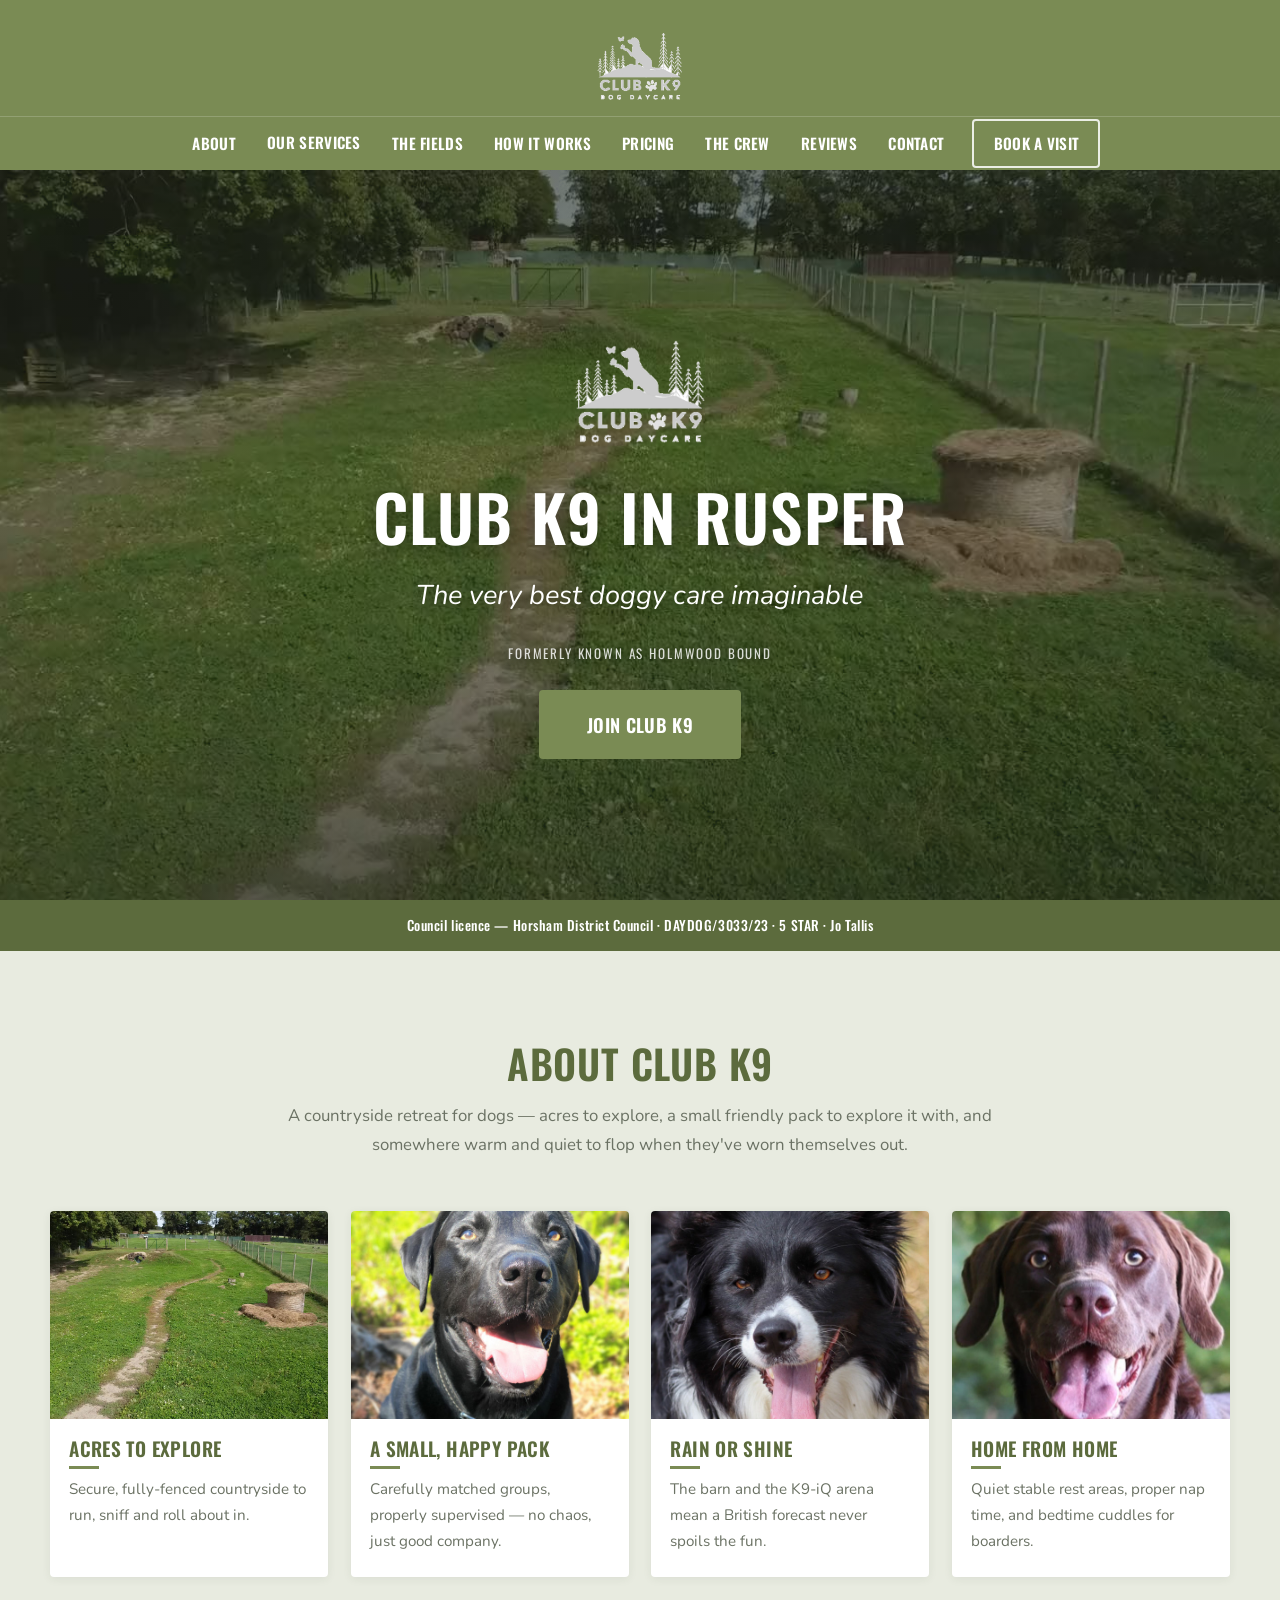
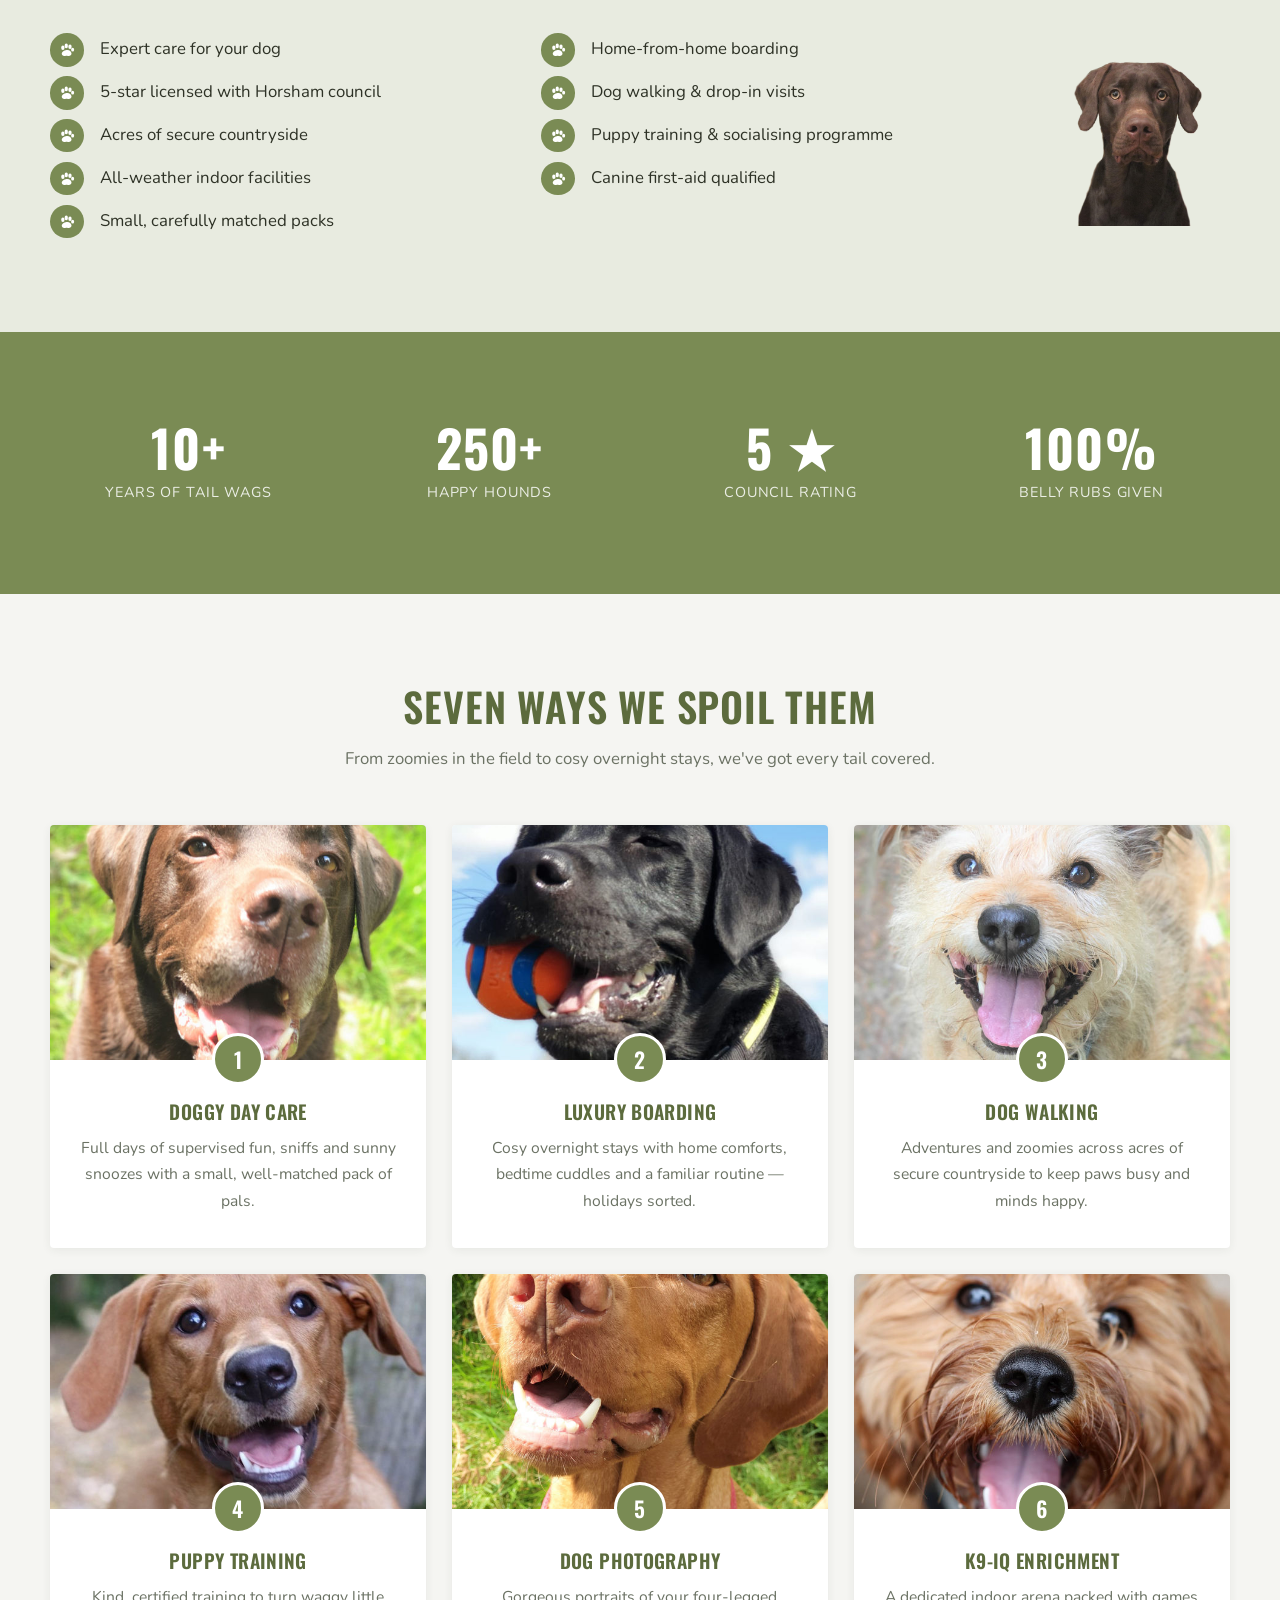
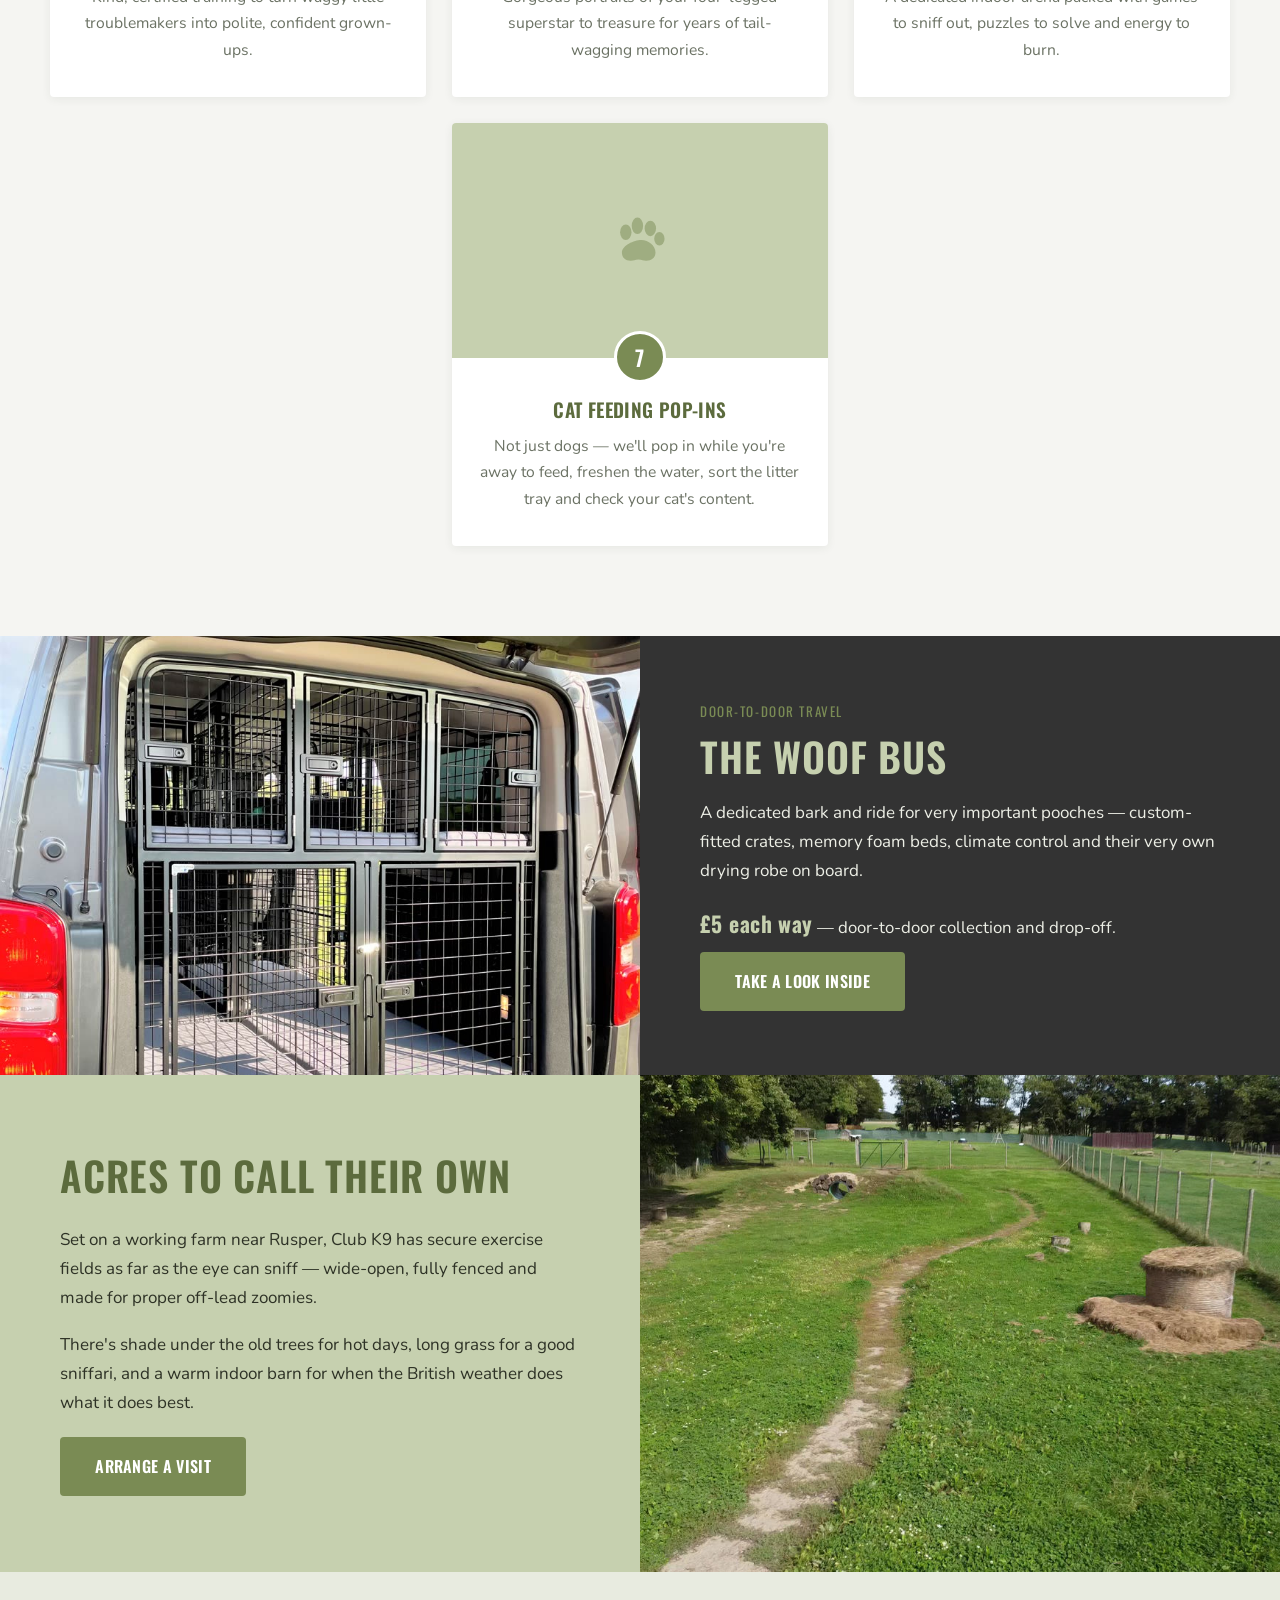
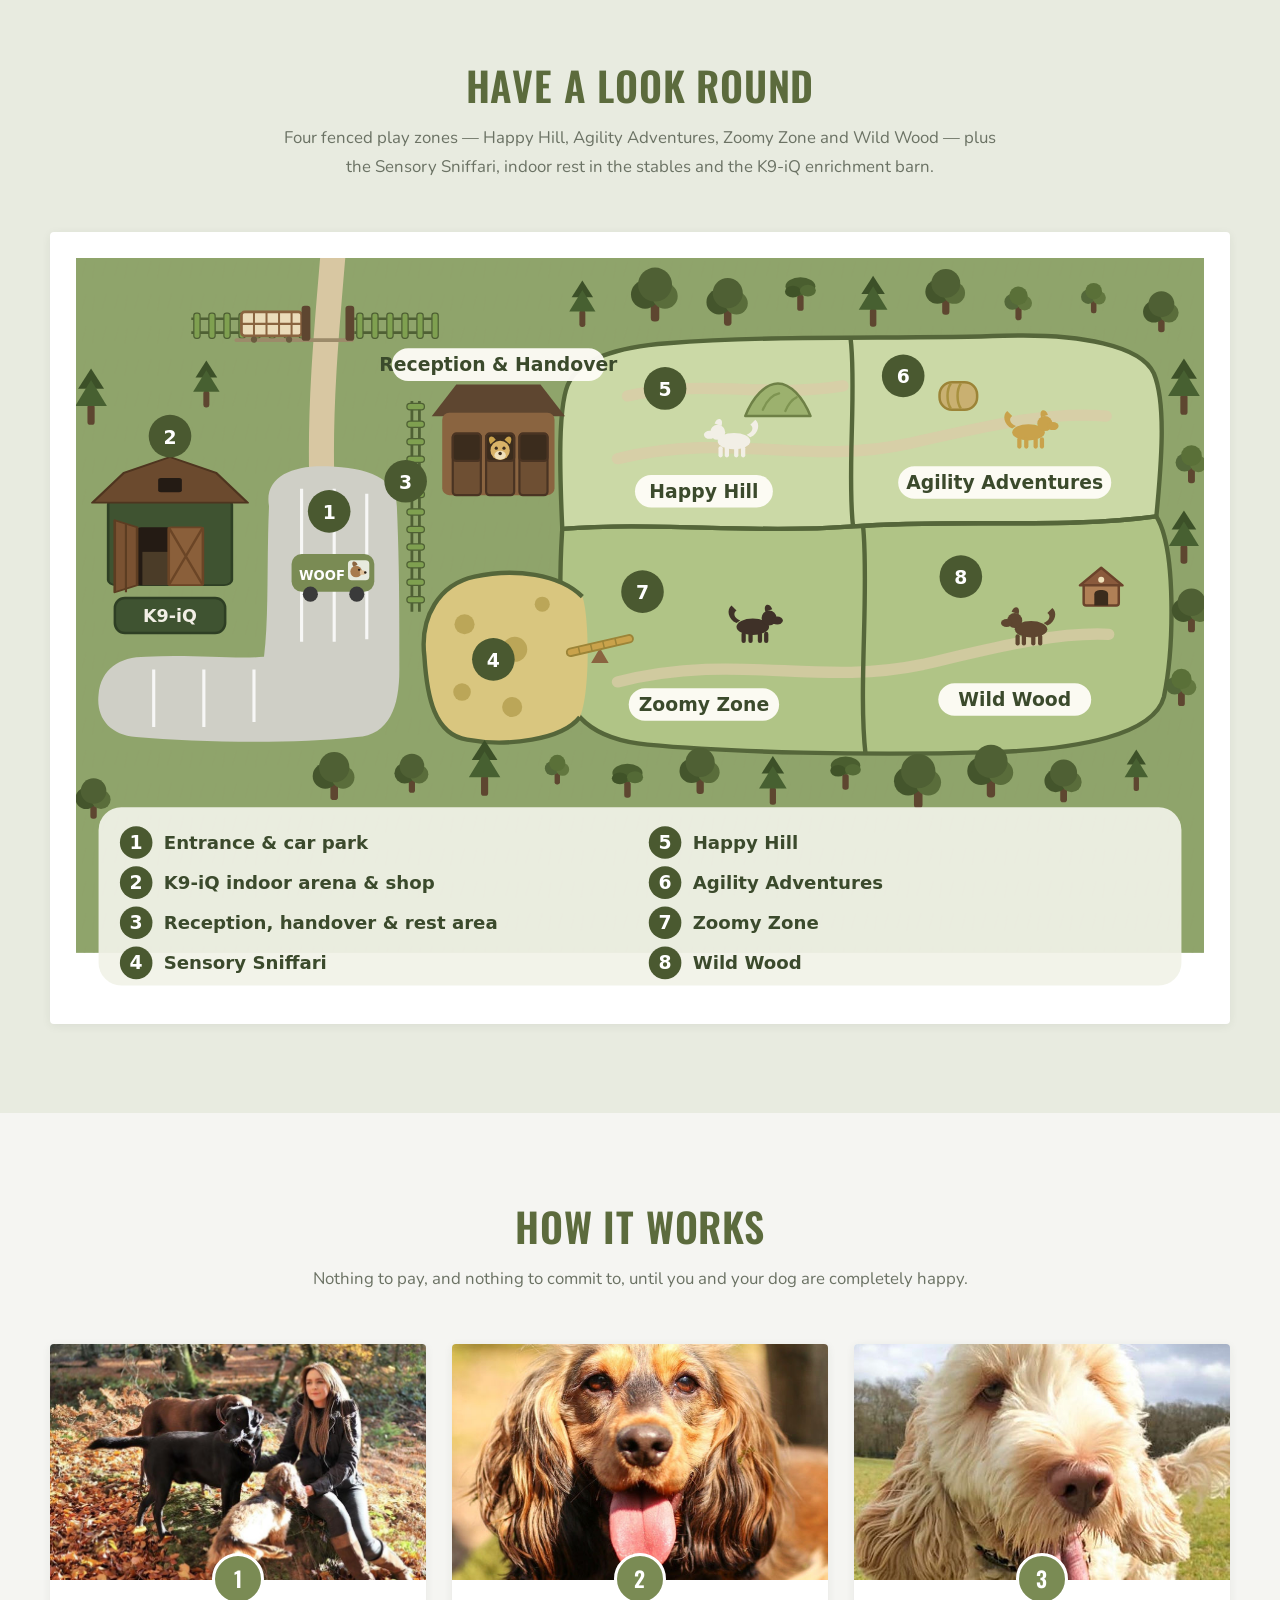
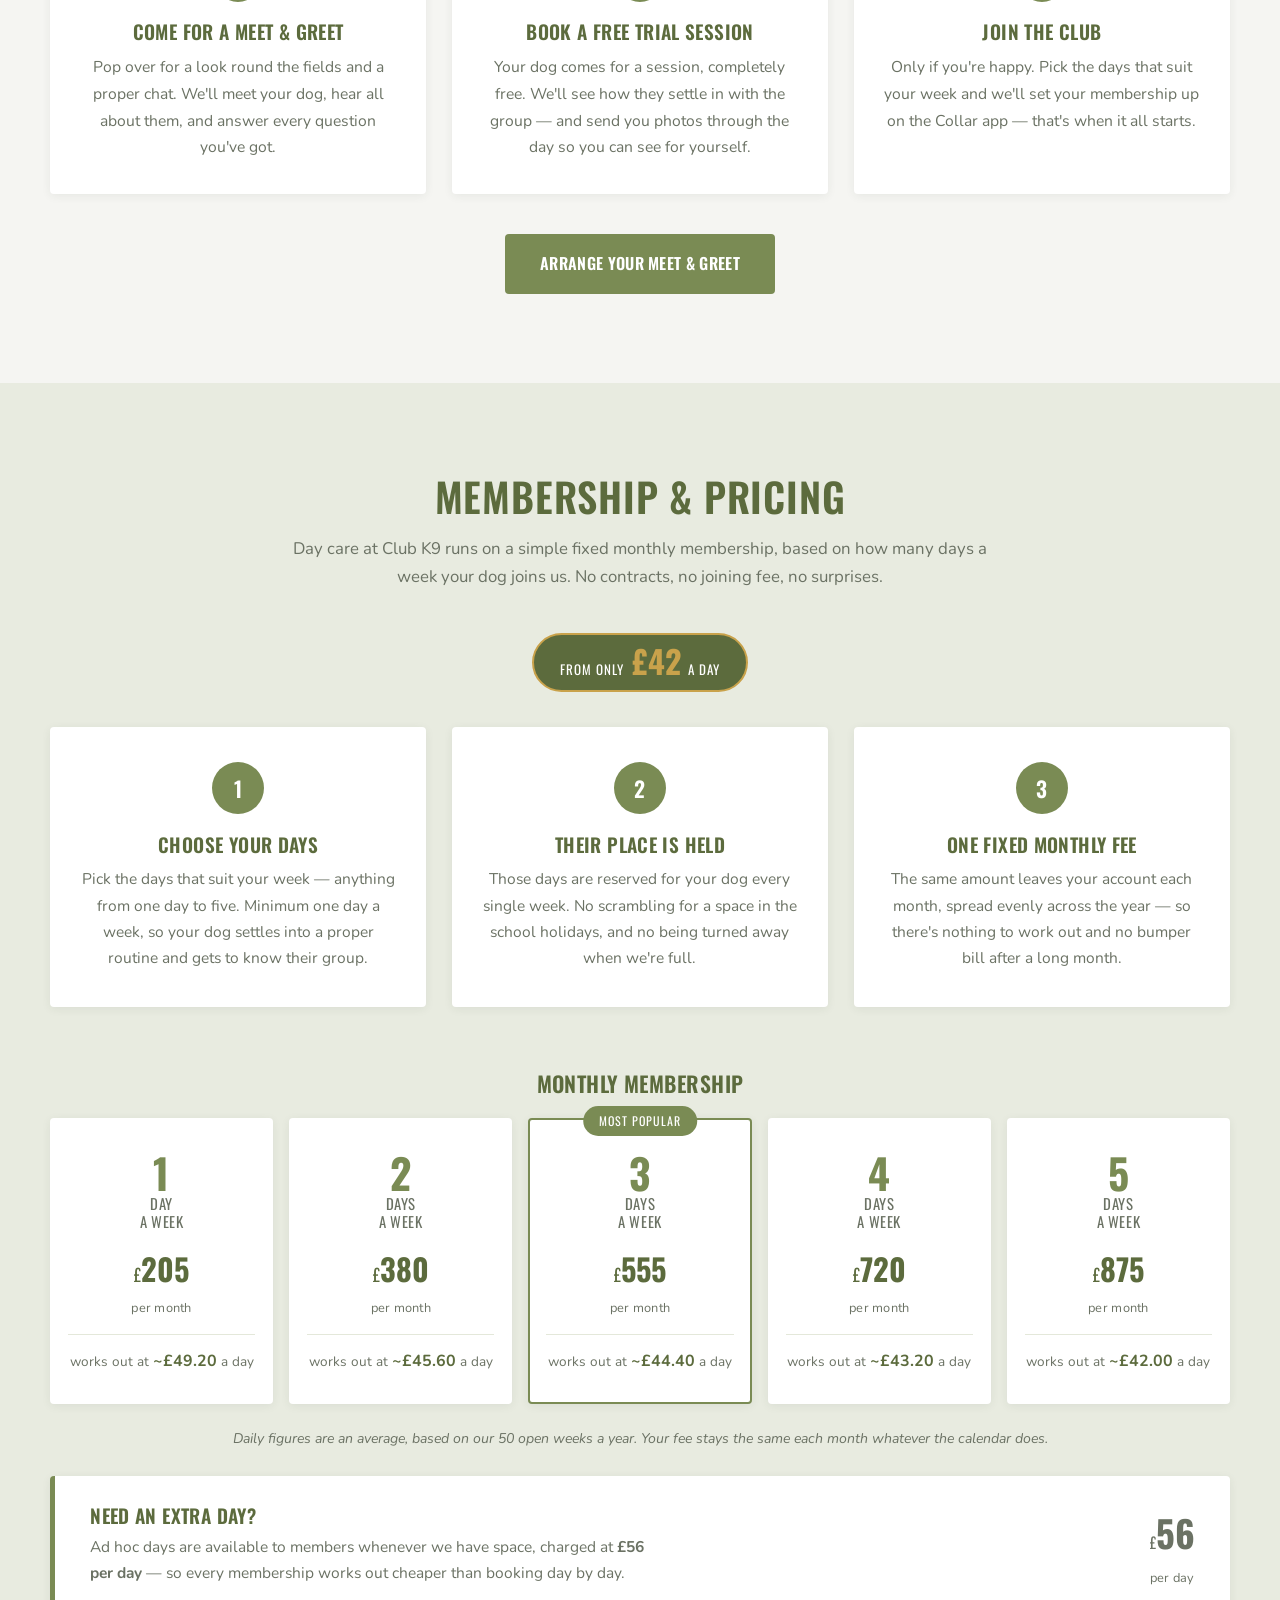
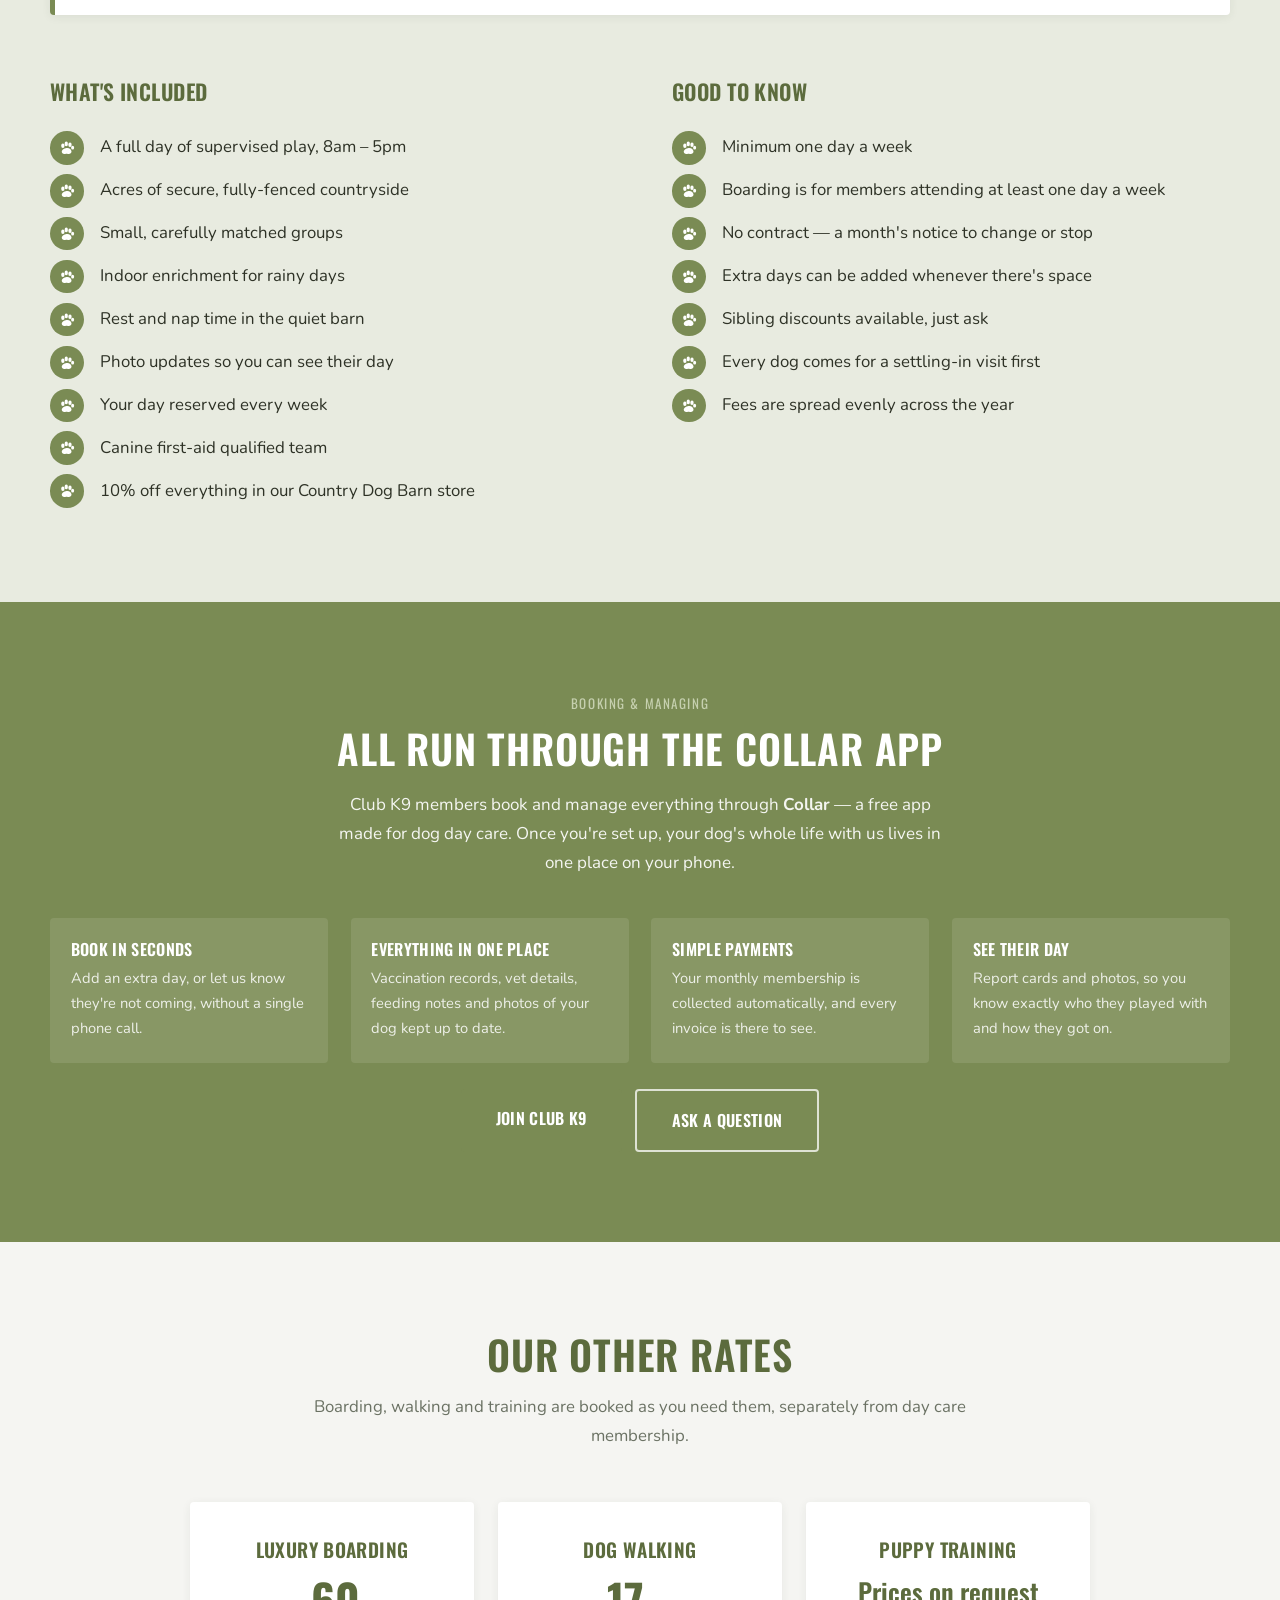
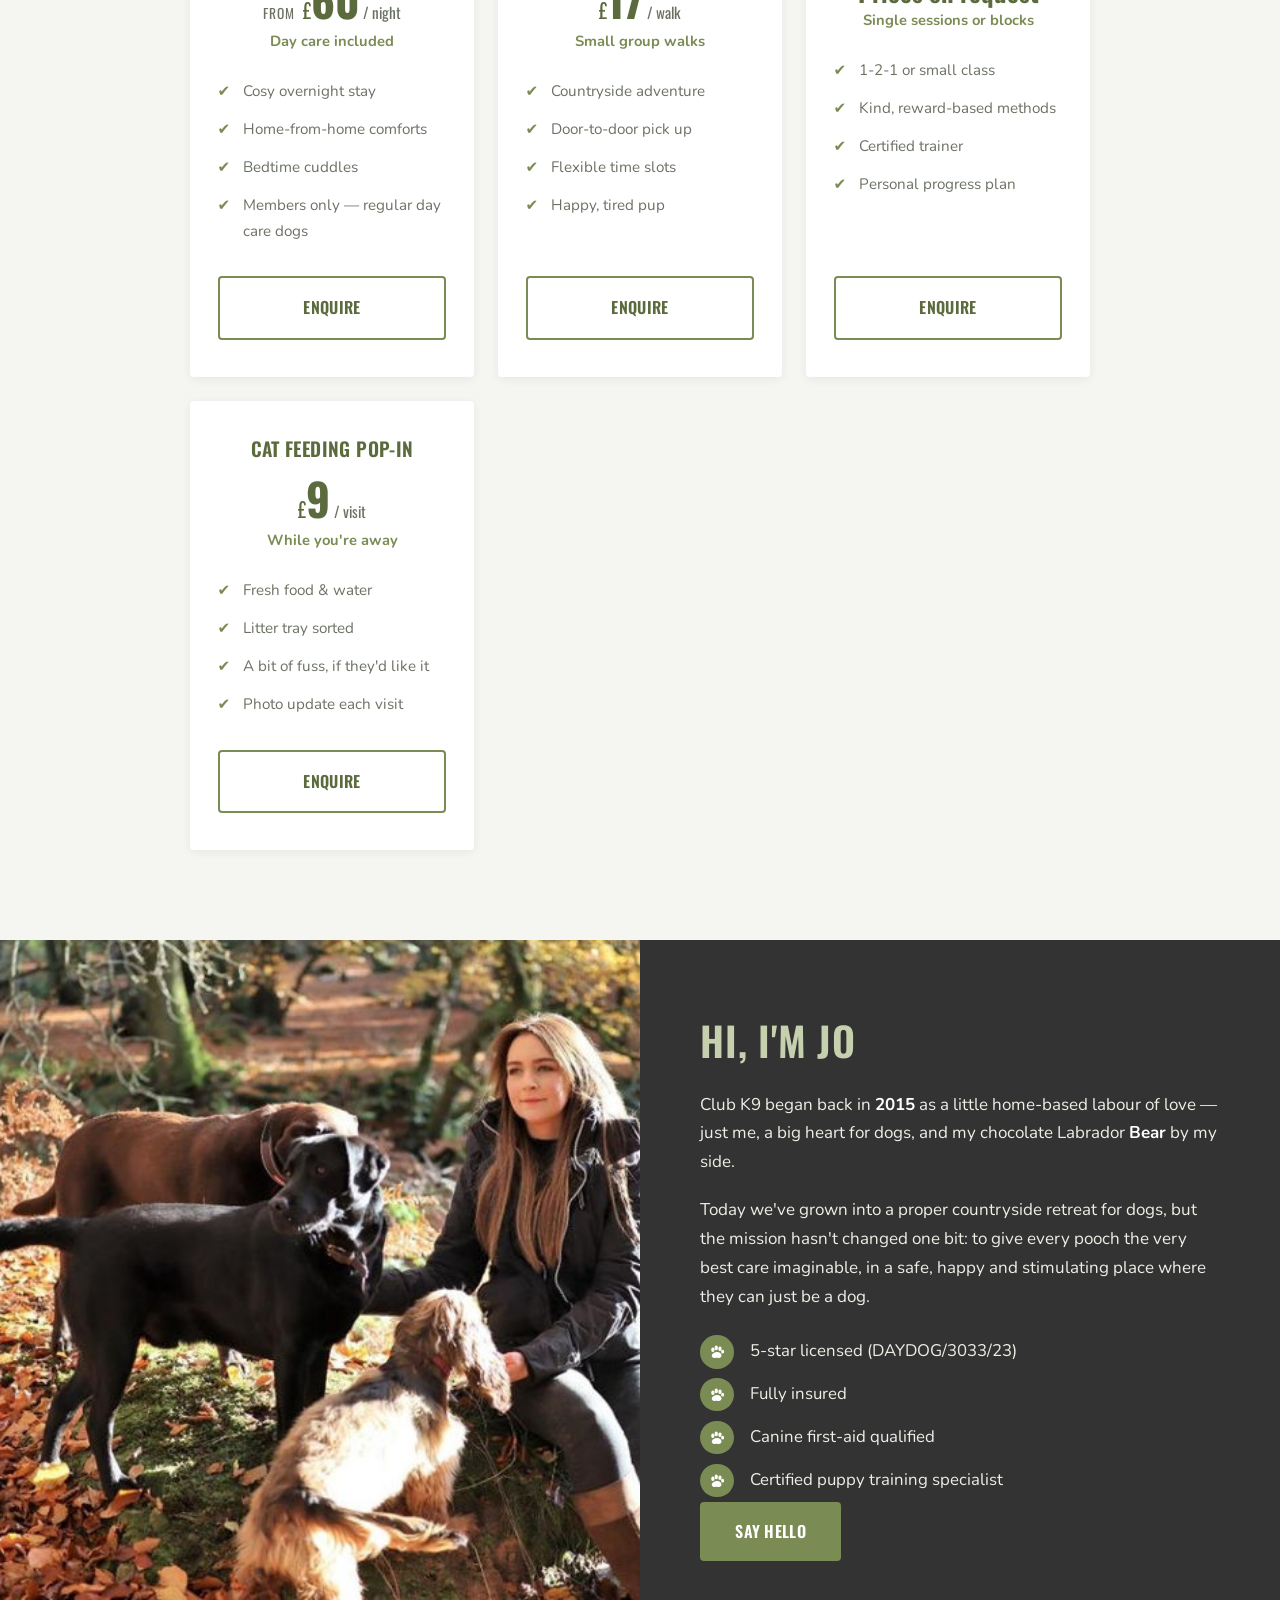
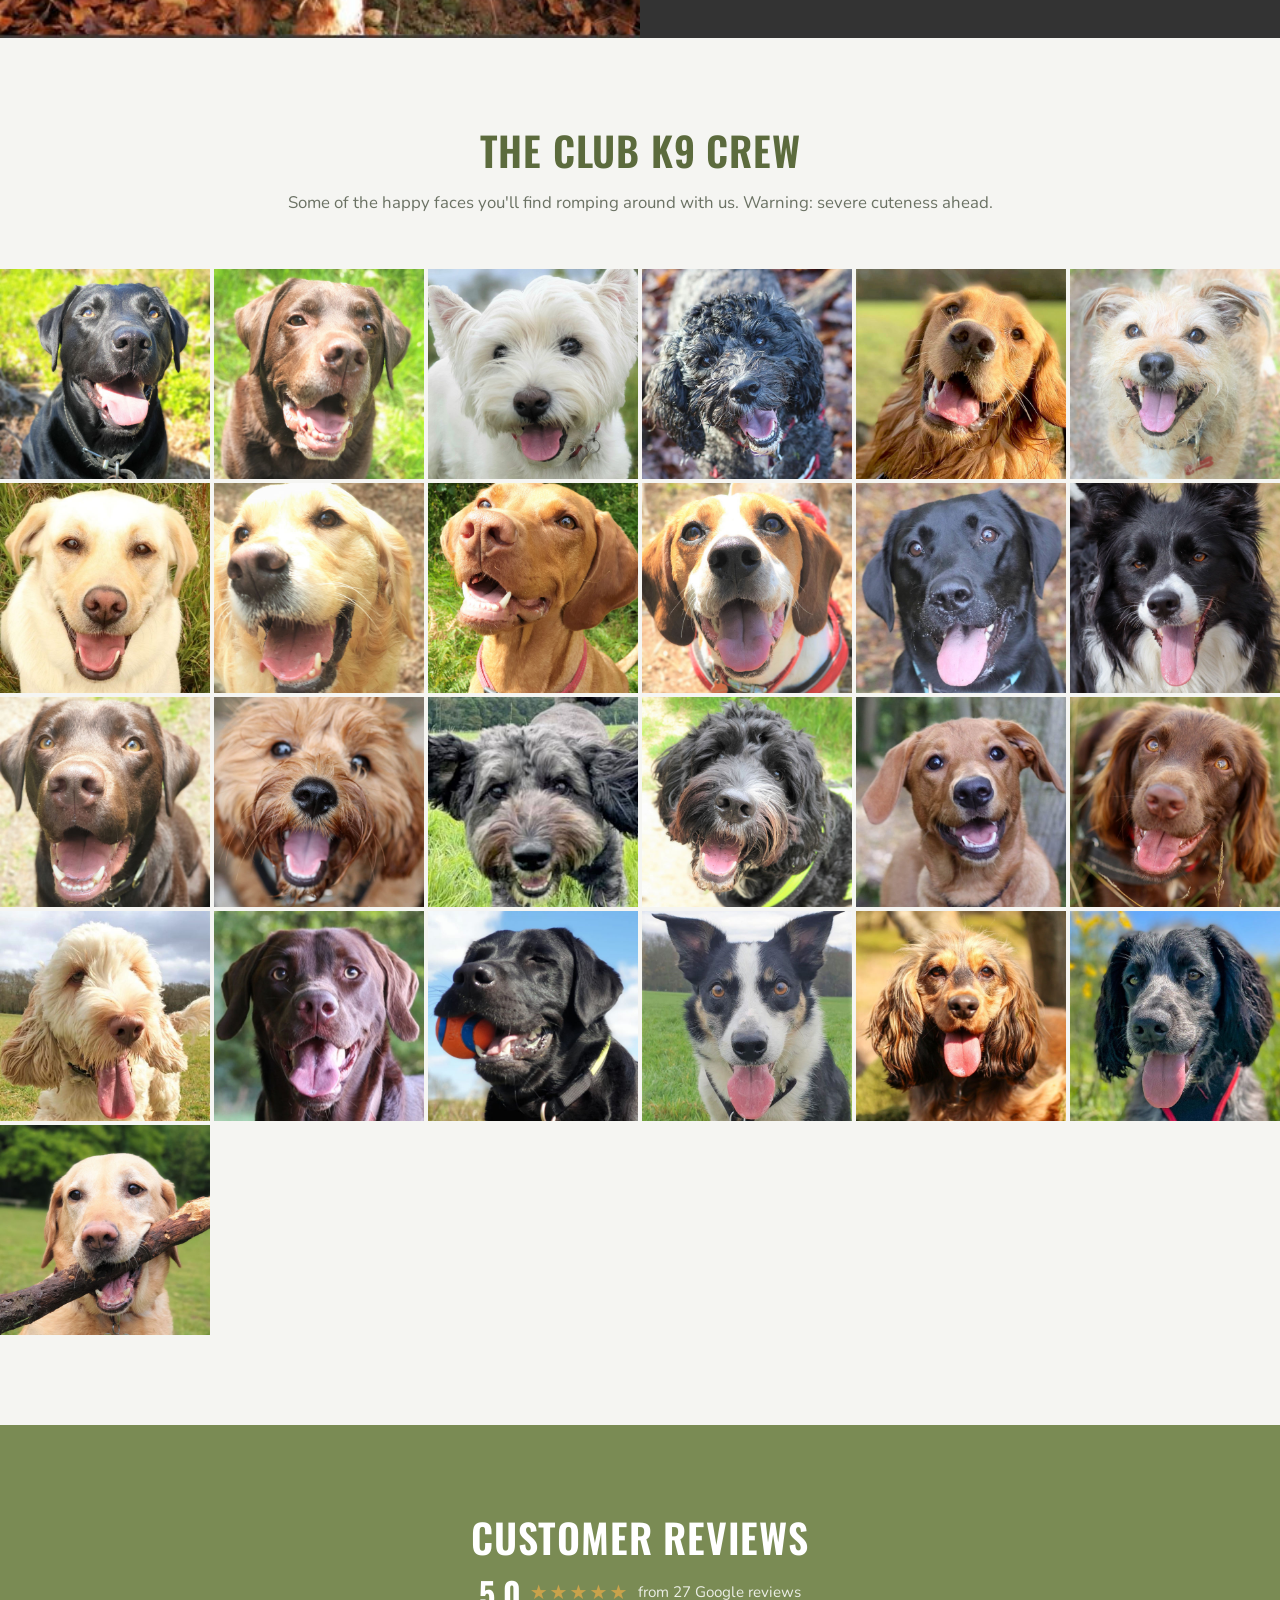
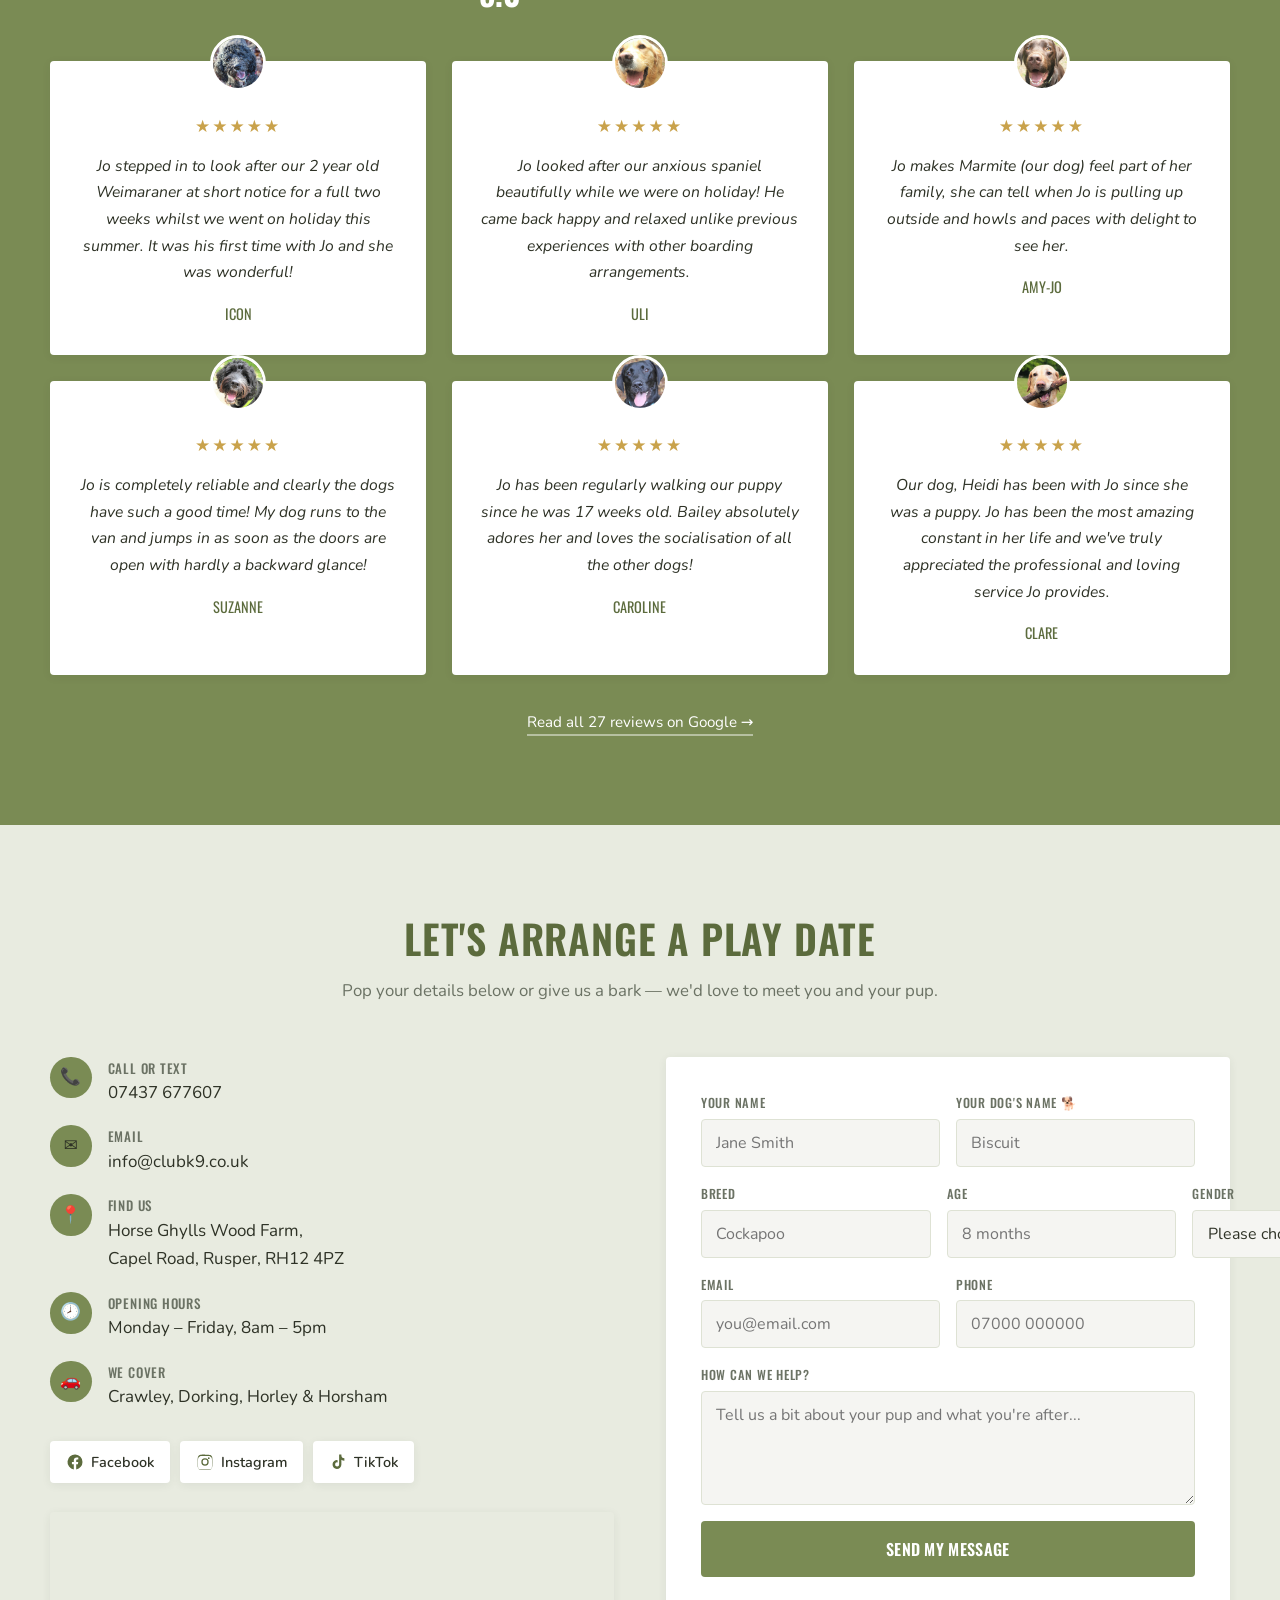
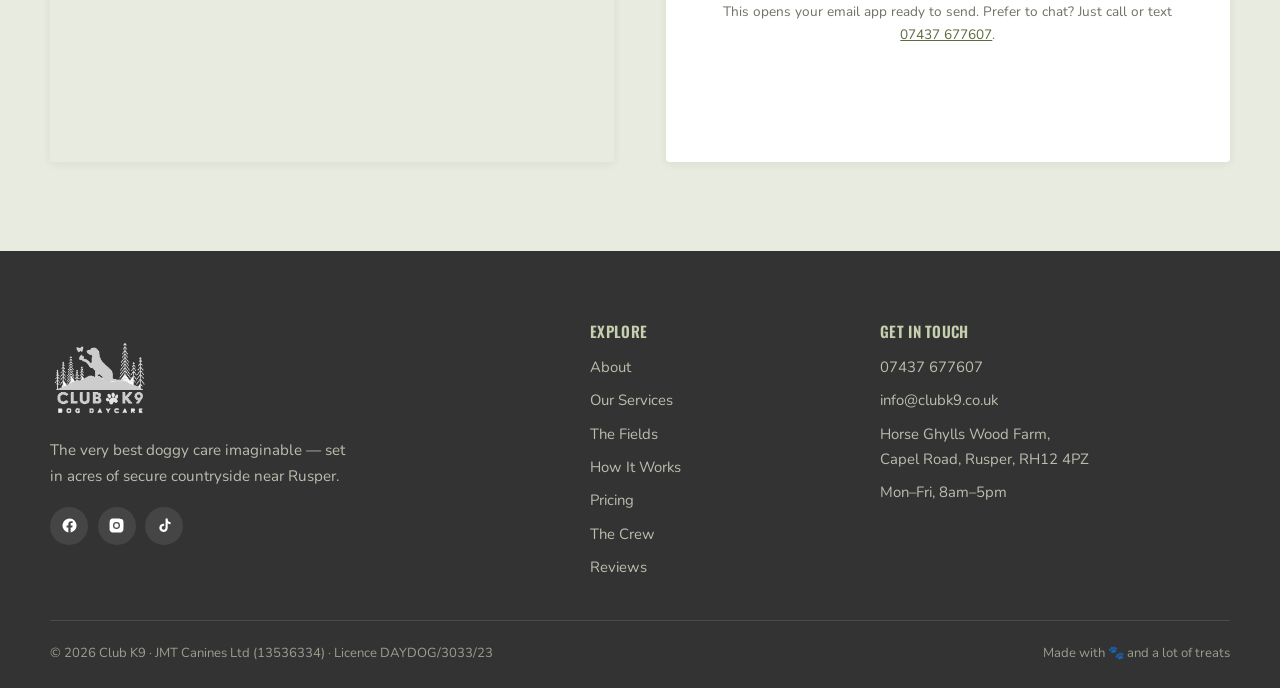
==== index.html @ 651061e7 "Move the price flash from the hero to the top of the pricing section - restyled for the pale band: s" ====
<!DOCTYPE html>
<html lang="en-GB">
<head>
  <meta charset="UTF-8" />
  <meta name="viewport" content="width=device-width, initial-scale=1.0" />
  <title>Club K9 | The Very Best Doggy Care Imaginable — Rusper</title>
  <meta name="description" content="Club K9 — formerly Holmwood Bound — is a 5-star licensed dog day care, boarding, walking and puppy training service set in acres of secure countryside near Rusper, on the Surrey/Sussex border. Serving Crawley, Dorking, Horley &amp; Horsham." />
  <meta name="theme-color" content="#7A8B54" />

  <!-- Social preview -->
  <meta property="og:title" content="Club K9 — The Very Best Doggy Care Imaginable" />
  <meta property="og:description" content="Acres of secure country fields, indoor enrichment and bags of belly rubs. A waggin' good day out, every single day." />
  <meta property="og:type" content="website" />
  <meta property="og:image" content="images/dog-01.jpg" />

  <!-- Fonts: Oswald (tall condensed headings) + Nunito (clean body) -->
  <link rel="preconnect" href="https://fonts.googleapis.com" />
  <link rel="preconnect" href="https://fonts.gstatic.com" crossorigin />
  <link href="https://fonts.googleapis.com/css2?family=Oswald:wght@400;500;600;700&family=Nunito:ital,wght@0,400;0,600;0,700;0,800;1,400;1,600&display=swap" rel="stylesheet" />

  <link rel="stylesheet" href="styles.css" />
  <link rel="icon" href="images/badge.png" type="image/png" />
</head>
<body>

<!-- ============================================================= -->
<!--  HEADER — centred logo above a centred nav bar                 -->
<!--  EDIT: nav links & the "Book a visit" button live here         -->
<!-- ============================================================= -->
<header class="site-header" id="top">
  <div class="brand-bar">
    <a href="#home" class="brand" aria-label="Club K9 home">
      <img src="images/badge.png" alt="Club K9" class="brand-logo" />
    </a>
  </div>

  <div class="nav-bar">
    <div class="container nav-inner">
      <nav class="main-nav" id="mainNav">
        <a href="#about">About</a>
        <div class="has-sub">
          <a href="#services">Our Services</a>
          <div class="sub-menu">
            <a href="#services">All services</a>
            <a href="woof-bus.html">The Woof Bus</a>
          </div>
        </div>
        <a href="#fields">The Fields</a>
        <a href="#how">How It Works</a>
        <a href="#pricing">Pricing</a>
        <a href="#crew">The Crew</a>
        <a href="#reviews">Reviews</a>
        <a href="#contact">Contact</a>
        <a href="#contact" class="nav-cta">Book a visit</a>
      </nav>
      <button class="nav-toggle" id="navToggle" aria-label="Open menu" aria-expanded="false">
        <span></span><span></span><span></span>
      </button>
    </div>
  </div>
</header>

<!-- ============================================================= -->
<!--  HERO — full-bleed photo, logo, headline, one big button       -->
<!-- ============================================================= -->
<section class="hero" id="home">
  <!-- Jo's own drone footage of the fields, on a silent loop.
       The poster image shows first, and stands in if the video can't play. -->
  <video class="hero-video" autoplay muted loop playsinline preload="auto"
         poster="images/drone-poster.jpg" aria-hidden="true" tabindex="-1">
    <source src="images/drone.mp4" type="video/mp4" />
  </video>
  <div class="hero-scrim" aria-hidden="true"></div>
  <div class="hero-inner">
    <img src="images/badge.png" alt="" class="hero-logo" aria-hidden="true" />
    <h1>Club&nbsp;K9 in Rusper</h1>
    <p class="hero-tagline">The very best doggy care imaginable</p>
    <p class="hero-former">Formerly known as Holmwood&nbsp;Bound</p>
    <a href="#contact" class="btn btn-primary btn-lg">Join Club K9</a>
  </div>
</section>

<!-- slim licence strip, just like a proper 5-star day care should have -->
<div class="licence-bar">
  Council licence — Horsham District Council · DAYDOG/3033/23 · 5 STAR · Jo Tallis
</div>

<!-- ============================================================= -->
<!--  ABOUT — paw-tick checklist                                    -->
<!-- ============================================================= -->
<section class="band band-pale" id="about">
  <div class="container">
    <div class="section-head reveal">
      <h2>About Club K9</h2>
      <p class="section-sub">A countryside retreat for dogs — acres to explore, a small friendly pack to explore
        it with, and somewhere warm and quiet to flop when they've worn themselves out.</p>
    </div>

    <!-- EDIT: swap these four photos for your own group shots. Drop the files
         into images/ and tell me the filenames and I'll put them in. -->
    <div class="about-cards">
      <figure class="about-card reveal">
        <div class="ac-photo"><img src="images/hero.jpg" alt="The secure exercise fields at Club K9" loading="lazy" /></div>
        <figcaption>
          <h3>Acres to explore</h3>
          <p>Secure, fully-fenced countryside to run, sniff and roll about in.</p>
        </figcaption>
      </figure>

      <figure class="about-card reveal">
        <div class="ac-photo"><img src="images/dog-01.jpg" alt="A happy Club K9 dog" loading="lazy" /></div>
        <figcaption>
          <h3>A small, happy pack</h3>
          <p>Carefully matched groups, properly supervised — no chaos, just good company.</p>
        </figcaption>
      </figure>

      <figure class="about-card reveal">
        <div class="ac-photo"><img src="images/dog-12.jpg" alt="A Club K9 dog enjoying the day" loading="lazy" /></div>
        <figcaption>
          <h3>Rain or shine</h3>
          <p>The barn and the K9-iQ arena mean a British forecast never spoils the fun.</p>
        </figcaption>
      </figure>

      <figure class="about-card reveal">
        <div class="ac-photo"><img src="images/dog-20.jpg" alt="A Club K9 dog relaxing" loading="lazy" /></div>
        <figcaption>
          <h3>Home from home</h3>
          <p>Quiet stable rest areas, proper nap time, and bedtime cuddles for boarders.</p>
        </figcaption>
      </figure>
    </div>

    <div class="about-facts reveal">
      <ul class="paw-list">
        <li>Expert care for your dog</li>
        <li>5-star licensed with Horsham council</li>
        <li>Acres of secure countryside</li>
        <li>All-weather indoor facilities</li>
        <li>Small, carefully matched packs</li>
        <li>Home-from-home boarding</li>
        <li>Dog walking &amp; drop-in visits</li>
        <li>Puppy training &amp; socialising programme</li>
        <li>Canine first-aid qualified</li>
      </ul>
      <img src="images/mascot.png" alt="Bear, the Club K9 mascot" class="about-mascot floaty" />
    </div>
  </div>
</section>

<!-- ============================================================= -->
<!--  TRUST STRIP (animated counters)                               -->
<!-- ============================================================= -->
<section class="band band-olive trust">
  <div class="container trust-grid">
    <div class="stat reveal"><span class="num" data-count="10" data-suffix="+">0</span><span class="label">Years of tail wags</span></div>
    <div class="stat reveal"><span class="num" data-count="250" data-suffix="+">0</span><span class="label">Happy hounds</span></div>
    <div class="stat reveal"><span class="num" data-count="5" data-suffix=" ★">0</span><span class="label">Council rating</span></div>
    <div class="stat reveal"><span class="num" data-count="100" data-suffix="%">0</span><span class="label">Belly rubs given</span></div>
  </div>
</section>

<!-- ============================================================= -->
<!--  SERVICES — numbered flat cards                                -->
<!--  EDIT: add / remove a service by copying a .service-card block -->
<!-- ============================================================= -->
<section class="band band-offwhite" id="services">
  <div class="container">
    <div class="section-head reveal">
      <h2>Seven ways we spoil them</h2>
      <p class="section-sub">From zoomies in the field to cosy overnight stays, we've got every tail covered.</p>
    </div>

    <div class="service-grid">
      <article class="service-card service-card--photo reveal">
        <div class="svc-photo"><img src="images/dog-02.jpg" alt="A happy dog on a day at Club K9" loading="lazy" /></div>
        <span class="svc-num">1</span>
        <div class="svc-body">
          <h3>Doggy Day Care</h3>
          <p>Full days of supervised fun, sniffs and sunny snoozes with a small, well-matched pack of pals.</p>
        </div>
      </article>

      <article class="service-card service-card--photo reveal">
        <div class="svc-photo"><img src="images/dog-21.jpg" alt="A dog settled in for an overnight stay" loading="lazy" /></div>
        <span class="svc-num">2</span>
        <div class="svc-body">
          <h3>Luxury Boarding</h3>
          <p>Cosy overnight stays with home comforts, bedtime cuddles and a familiar routine — holidays sorted.</p>
        </div>
      </article>

      <article class="service-card service-card--photo reveal">
        <div class="svc-photo"><img src="images/dog-06.jpg" alt="A dog out on a countryside walk" loading="lazy" /></div>
        <span class="svc-num">3</span>
        <div class="svc-body">
          <h3>Dog Walking</h3>
          <p>Adventures and zoomies across acres of secure countryside to keep paws busy and minds happy.</p>
        </div>
      </article>

      <article class="service-card service-card--photo reveal">
        <div class="svc-photo"><img src="images/dog-17.jpg" alt="A young dog in training" loading="lazy" /></div>
        <span class="svc-num">4</span>
        <div class="svc-body">
          <h3>Puppy Training</h3>
          <p>Kind, certified training to turn waggy little troublemakers into polite, confident grown-ups.</p>
        </div>
      </article>

      <article class="service-card service-card--photo reveal">
        <div class="svc-photo"><img src="images/dog-09.jpg" alt="A portrait of a Club K9 dog" loading="lazy" /></div>
        <span class="svc-num">5</span>
        <div class="svc-body">
          <h3>Dog Photography</h3>
          <p>Gorgeous portraits of your four-legged superstar to treasure for years of tail-wagging memories.</p>
        </div>
      </article>

      <article class="service-card service-card--photo reveal">
        <div class="svc-photo"><img src="images/dog-14.jpg" alt="A dog enjoying indoor enrichment" loading="lazy" /></div>
        <span class="svc-num">6</span>
        <div class="svc-body">
          <h3>K9-iQ Enrichment</h3>
          <p>A dedicated indoor arena packed with games to sniff out, puzzles to solve and energy to burn.</p>
        </div>
      </article>

      <article class="service-card service-card--photo reveal">
        <!-- EDIT: send me a cat photo and I'll drop it in here -->
        <div class="svc-photo svc-photo-blank" aria-hidden="true">
          <svg viewBox="0 0 24 24"><ellipse cx="6.5" cy="9" rx="2.2" ry="3"/><ellipse cx="11" cy="6.5" rx="2.2" ry="3.2"/><ellipse cx="16" cy="7.5" rx="2.2" ry="3"/><ellipse cx="19.5" cy="11.5" rx="2" ry="2.6"/><path d="M12.5 12c2.8 0 5.5 2.2 5.5 4.8 0 2-1.6 3.2-3.6 3.2-1.2 0-1.6-.5-3-.5s-1.8.5-3 .5c-2 0-3.4-1.2-3.4-3.2C5 14.2 9.7 12 12.5 12z"/></svg>
        </div>
        <span class="svc-num">7</span>
        <div class="svc-body">
          <h3>Cat Feeding Pop-Ins</h3>
          <p>Not just dogs — we'll pop in while you're away to feed, freshen the water, sort the litter tray and check your cat's content.</p>
        </div>
      </article>
    </div>
  </div>
</section>

<!-- ============================================================= -->
<!--  WOOF BUS PROMO — links through to the full page              -->
<!-- ============================================================= -->
<section class="bus-promo">
  <div class="bus-promo-media" style="background-image:url('images/woof-bus-rear.jpg')" role="img" aria-label="The Club K9 Woof Bus with its rear doors open"></div>
  <div class="bus-promo-copy reveal">
    <div class="split-inner">
      <p class="page-eyebrow">Door-to-door travel</p>
      <h2>The Woof Bus</h2>
      <p>A dedicated bark and ride for very important pooches — custom-fitted crates, memory foam beds,
        climate control and their very own drying robe on board.</p>
      <p class="bus-fare"><strong>£5 each way</strong> — door-to-door collection and drop-off.</p>
      <a href="woof-bus.html" class="btn btn-primary">Take a look inside</a>
    </div>
  </div>
</section>

<!-- ============================================================= -->
<!--  SPLIT BAND — The Fields (text on sage, photo edge-to-edge)    -->
<!-- ============================================================= -->
<section class="split" id="fields">
  <div class="split-copy reveal">
    <div class="split-inner">
      <h2>Acres to call their own</h2>
      <p>Set on a working farm near Rusper, Club K9 has secure exercise fields as far as the eye can sniff — wide-open, fully fenced and made for proper off-lead zoomies.</p>
      <p>There's shade under the old trees for hot days, long grass for a good sniffari, and a warm indoor barn for when the British weather does what it does best.</p>
      <a href="#contact" class="btn btn-primary">Arrange a visit</a>
    </div>
  </div>
  <div class="split-media" style="background-image:url('images/hero.jpg')" role="img" aria-label="The secure exercise fields at Club K9"></div>
</section>

<!-- ============================================================= -->
<!--  PRICING                                                      -->
<!--  EDIT: the prices below are EXAMPLES — change the £ figures.   -->
<!-- ============================================================= -->
<!-- ============================================================= -->
<!--  SITE MAP — illustrated plan of the grounds                   -->
<!--  EDIT: zone names and positions live in images/site-map.svg   -->
<!-- ============================================================= -->
<section class="band band-pale" id="map">
  <div class="container">
    <div class="section-head reveal">
      <h2>Have a look round</h2>
      <p class="section-sub">Four fenced play zones — Happy Hill, Agility Adventures, Zoomy Zone and Wild Wood —
        plus the Sensory Sniffari, indoor rest in the stables and the K9-iQ enrichment barn.</p>
    </div>
    <div class="site-map reveal">
      <img src="images/site-map.svg" alt="Illustrated map of the Club K9 grounds showing the entrance and car park, the K9-iQ indoor arena and shop, the reception, stables and indoor rest area, the Sensory Sniffari, and the four fenced play zones: Happy Hill, Agility Adventures, Zoomy Zone and Wild Wood." />
    </div>
  </div>
</section>

<!-- ============================================================= -->
<!--  HOW IT WORKS — the three steps to joining                    -->
<!-- ============================================================= -->
<section class="band band-offwhite" id="how">
  <div class="container">
    <div class="section-head reveal">
      <h2>How it works</h2>
      <p class="section-sub">Nothing to pay, and nothing to commit to, until you and your dog are completely happy.</p>
    </div>

    <div class="service-grid">
      <article class="service-card service-card--photo reveal">
        <div class="svc-photo"><img src="images/jo.jpg" alt="Jo out in the woods with her dogs" loading="lazy" /></div>
        <span class="svc-num">1</span>
        <div class="svc-body">
          <h3>Come for a meet &amp; greet</h3>
          <p>Pop over for a look round the fields and a proper chat. We'll meet your dog, hear all about them, and answer every question you've got.</p>
        </div>
      </article>

      <article class="service-card service-card--photo reveal">
        <div class="svc-photo"><img src="images/dog-23.jpg" alt="A dog settling in with the group" loading="lazy" /></div>
        <span class="svc-num">2</span>
        <div class="svc-body">
          <h3>Book a free trial session</h3>
          <p>Your dog comes for a session, completely free. We'll see how they settle in with the group — and send you photos through the day so you can see for yourself.</p>
        </div>
      </article>

      <article class="service-card service-card--photo reveal">
        <div class="svc-photo"><img src="images/dog-19.jpg" alt="A contented Club K9 member" loading="lazy" /></div>
        <span class="svc-num">3</span>
        <div class="svc-body">
          <h3>Join the club</h3>
          <p>Only if you're happy. Pick the days that suit your week and we'll set your membership up on the Collar app — that's when it all starts.</p>
        </div>
      </article>
    </div>

    <div class="how-cta reveal">
      <a href="#contact" class="btn btn-primary">Arrange your meet &amp; greet</a>
    </div>
  </div>
</section>

<!-- ============================================================= -->
<!--  MEMBERSHIP & PRICING                                         -->
<!--  EDIT: these are Jo's real rates. The "works out at" figure is  -->
<!--  monthly x12 / (days per week x 50 open weeks) — recalculate    -->
<!--  it if a monthly price changes.                                -->
<!-- ============================================================= -->
<section class="band band-pale" id="pricing">
  <div class="container">
    <div class="section-head reveal">
      <h2>Membership &amp; pricing</h2>
      <p class="section-sub">Day care at Club K9 runs on a simple fixed monthly membership, based on how many days
        a week your dog joins us. No contracts, no joining fee, no surprises.</p>
    </div>

    <div class="price-flash-row">
      <span class="price-flash">
        <span class="pf-from">From only</span>
        <span class="pf-amount">£42</span>
        <span class="pf-unit">a day</span>
      </span>
    </div>

    <!-- how membership works -->
    <div class="how-grid">
      <article class="how-card reveal">
        <span class="svc-num">1</span>
        <h3>Choose your days</h3>
        <p>Pick the days that suit your week — anything from one day to five. Minimum one day a week, so your
          dog settles into a proper routine and gets to know their group.</p>
      </article>
      <article class="how-card reveal">
        <span class="svc-num">2</span>
        <h3>Their place is held</h3>
        <p>Those days are reserved for your dog every single week. No scrambling for a space in the school
          holidays, and no being turned away when we're full.</p>
      </article>
      <article class="how-card reveal">
        <span class="svc-num">3</span>
        <h3>One fixed monthly fee</h3>
        <p>The same amount leaves your account each month, spread evenly across the year — so there's nothing
          to work out and no bumper bill after a long month.</p>
      </article>
    </div>

    <!-- monthly membership tiers -->
    <h3 class="sub-head reveal">Monthly membership</h3>
    <!-- EDIT: the "works out at" figure is the monthly fee x12, divided by
         (days per week x 50 open weeks), rounded down. Recalculate it if a price changes. -->
    <div class="member-grid">
      <article class="member-card reveal">
        <p class="member-days"><span class="member-num">1</span> day<br>a week</p>
        <p class="member-price">£<span class="member-amount">205</span><span class="member-unit">per month</span></p>
        <p class="member-daily">works out at <strong>~£49.20</strong> a day</p>
      </article>
      <article class="member-card reveal">
        <p class="member-days"><span class="member-num">2</span> days<br>a week</p>
        <p class="member-price">£<span class="member-amount">380</span><span class="member-unit">per month</span></p>
        <p class="member-daily">works out at <strong>~£45.60</strong> a day</p>
      </article>
      <article class="member-card featured reveal">
        <span class="price-badge">Most popular</span>
        <p class="member-days"><span class="member-num">3</span> days<br>a week</p>
        <p class="member-price">£<span class="member-amount">555</span><span class="member-unit">per month</span></p>
        <p class="member-daily">works out at <strong>~£44.40</strong> a day</p>
      </article>
      <article class="member-card reveal">
        <p class="member-days"><span class="member-num">4</span> days<br>a week</p>
        <p class="member-price">£<span class="member-amount">720</span><span class="member-unit">per month</span></p>
        <p class="member-daily">works out at <strong>~£43.20</strong> a day</p>
      </article>
      <article class="member-card reveal">
        <p class="member-days"><span class="member-num">5</span> days<br>a week</p>
        <p class="member-price">£<span class="member-amount">875</span><span class="member-unit">per month</span></p>
        <p class="member-daily">works out at <strong>~£42.00</strong> a day</p>
      </article>
    </div>

    <p class="member-basis reveal">Daily figures are an average, based on our 50 open weeks a year. Your fee stays the
      same each month whatever the calendar does.</p>

    <!-- ad hoc rate -->
    <div class="adhoc-strip reveal">
      <div>
        <h3>Need an extra day?</h3>
        <p>Ad hoc days are available to members whenever we have space, charged at <strong>£56 per day</strong> —
          so every membership works out cheaper than booking day by day.</p>
      </div>
      <p class="adhoc-price">£<span class="adhoc-num">56</span><span class="member-unit">per day</span></p>
    </div>

    <!-- what's included -->
    <div class="included-grid reveal">
      <div>
        <h3 class="sub-head">What's included</h3>
        <ul class="paw-list">
          <li>A full day of supervised play, 8am – 5pm</li>
          <li>Acres of secure, fully-fenced countryside</li>
          <li>Small, carefully matched groups</li>
          <li>Indoor enrichment for rainy days</li>
          <li>Rest and nap time in the quiet barn</li>
          <li>Photo updates so you can see their day</li>
          <li>Your day reserved every week</li>
          <li>Canine first-aid qualified team</li>
          <li>10% off everything in our Country Dog Barn store</li>
        </ul>
      </div>
      <div>
        <h3 class="sub-head">Good to know</h3>
        <ul class="paw-list">
          <li>Minimum one day a week</li>
          <li>Boarding is for members attending at least one day a week</li>
          <li>No contract — a month's notice to change or stop</li>
          <li>Extra days can be added whenever there's space</li>
          <li>Sibling discounts available, just ask</li>
          <li>Every dog comes for a settling-in visit first</li>
          <li>Fees are spread evenly across the year</li>
        </ul>
      </div>
    </div>
  </div>
</section>

<!-- ============================================================= -->
<!--  THE COLLAR APP                                               -->
<!--  EDIT: swap the # below for your real Collar booking link     -->
<!-- ============================================================= -->
<section class="band band-olive" id="collar">
  <div class="container collar-band reveal">
    <p class="page-eyebrow">Booking &amp; managing</p>
    <h2>All run through the Collar app</h2>
    <p>Club K9 members book and manage everything through <strong>Collar</strong> — a free app made for dog day
      care. Once you're set up, your dog's whole life with us lives in one place on your phone.</p>
    <div class="collar-grid">
      <div class="collar-item"><h4>Book in seconds</h4><p>Add an extra day, or let us know they're not coming, without a single phone call.</p></div>
      <div class="collar-item"><h4>Everything in one place</h4><p>Vaccination records, vet details, feeding notes and photos of your dog kept up to date.</p></div>
      <div class="collar-item"><h4>Simple payments</h4><p>Your monthly membership is collected automatically, and every invoice is there to see.</p></div>
      <div class="collar-item"><h4>See their day</h4><p>Report cards and photos, so you know exactly who they played with and how they got on.</p></div>
    </div>
    <div class="cta-actions">
      <a href="#contact" class="btn btn-primary">Join Club K9</a>
      <a href="#contact" class="btn btn-ghost btn-on-dark">Ask a question</a>
    </div>
  </div>
</section>

<!-- ============================================================= -->
<!--  OTHER SERVICES (not part of the monthly membership)          -->
<!-- ============================================================= -->
<section class="band band-offwhite" id="other-rates">
  <div class="container">
    <div class="section-head reveal">
      <h2>Our other rates</h2>
      <p class="section-sub">Boarding, walking and training are booked as you need them, separately from day care membership.</p>
    </div>

    <div class="price-grid price-grid-3">
      <article class="price-card reveal">
        <h3>Luxury Boarding</h3>
        <p class="price-amount"><span class="price-from">from</span> £<span class="price-num">60</span><span class="price-unit">/ night</span></p>
        <p class="price-alt">Day care included</p>
        <ul class="price-feats">
          <li>Cosy overnight stay</li>
          <li>Home-from-home comforts</li>
          <li>Bedtime cuddles</li>
          <li>Members only — regular day care dogs</li>
        </ul>
        <a href="#contact" class="btn btn-ghost btn-block">Enquire</a>
      </article>

      <article class="price-card reveal">
        <h3>Dog Walking</h3>
        <p class="price-amount">£<span class="price-num">17</span><span class="price-unit">/ walk</span></p>
        <p class="price-alt">Small group walks</p>
        <ul class="price-feats">
          <li>Countryside adventure</li>
          <li>Door-to-door pick up</li>
          <li>Flexible time slots</li>
          <li>Happy, tired pup</li>
        </ul>
        <a href="#contact" class="btn btn-ghost btn-block">Enquire</a>
      </article>

      <article class="price-card reveal">
        <h3>Puppy Training</h3>
        <p class="price-amount"><span class="price-varies">Prices on request</span></p>
        <p class="price-alt">Single sessions or blocks</p>
        <ul class="price-feats">
          <li>1-2-1 or small class</li>
          <li>Kind, reward-based methods</li>
          <li>Certified trainer</li>
          <li>Personal progress plan</li>
        </ul>
        <a href="#contact" class="btn btn-ghost btn-block">Enquire</a>
      </article>

      <article class="price-card reveal">
        <h3>Cat Feeding Pop-In</h3>
        <p class="price-amount">£<span class="price-num">9</span><span class="price-unit">/ visit</span></p>
        <p class="price-alt">While you're away</p>
        <ul class="price-feats">
          <li>Fresh food &amp; water</li>
          <li>Litter tray sorted</li>
          <li>A bit of fuss, if they'd like it</li>
          <li>Photo update each visit</li>
        </ul>
        <a href="#contact" class="btn btn-ghost btn-block">Enquire</a>
      </article>
    </div>
  </div>
</section>

<!-- ============================================================= -->
<!--  SPLIT BAND — Meet Jo (photo left, dark panel right)           -->
<!-- ============================================================= -->
<section class="split split-reverse" id="jo">
  <div class="split-media" style="background-image:url('images/jo.jpg')" role="img" aria-label="Jo, founder of Club K9, out with her dogs"></div>
  <div class="split-copy split-dark reveal">
    <div class="split-inner">
      <h2>Hi, I'm Jo</h2>
      <p>Club K9 began back in <strong>2015</strong> as a little home-based labour of love — just me, a big heart for dogs, and my chocolate Labrador <strong>Bear</strong> by my side.</p>
      <p>Today we've grown into a proper countryside retreat for dogs, but the mission hasn't changed one bit: to give every pooch the very best care imaginable, in a safe, happy and stimulating place where they can just be a dog.</p>
      <ul class="paw-list paw-list-light">
        <li>5-star licensed (DAYDOG/3033/23)</li>
        <li>Fully insured</li>
        <li>Canine first-aid qualified</li>
        <li>Certified puppy training specialist</li>
      </ul>
      <a href="#contact" class="btn btn-primary">Say hello</a>
    </div>
  </div>
</section>

<!-- ============================================================= -->
<!--  THE CREW — photo gallery + lightbox                          -->
<!--  EDIT: photos are listed in script.js (the DOG_PHOTOS list)   -->
<!-- ============================================================= -->
<section class="band band-offwhite crew" id="crew">
  <div class="container">
    <div class="section-head reveal">
      <h2>The Club K9 Crew</h2>
      <p class="section-sub">Some of the happy faces you'll find romping around with us. Warning: severe cuteness ahead.</p>
    </div>
  </div>

  <div class="gallery" id="gallery">
    <!-- filled in by script.js -->
  </div>
</section>

<!-- ============================================================= -->
<!--  REVIEWS — white cards on an olive band                       -->
<!--  EDIT: swap these sample quotes for your real reviews         -->
<!-- ============================================================= -->
<section class="band band-olive" id="reviews">
  <div class="container">
    <div class="section-head section-head-light reveal">
      <h2>Customer Reviews</h2>
      <p class="rating-line"><span class="rating-score">5.0</span> <span class="stars">★★★★★</span> <span class="rating-count">from 27 Google reviews</span></p>
    </div>

    <!-- EDIT: these are real Google reviews. To swap one, replace the
         quote, the name, and the single letter in .review-avatar -->
    <div class="review-track" id="reviewTrack">
      <figure class="review reveal">
        <div class="review-avatar"><img src="images/dog-04.jpg" alt="" loading="lazy" /></div>
        <div class="stars">★★★★★</div>
        <blockquote>Jo stepped in to look after our 2 year old Weimaraner at short notice for a full two weeks whilst we went on holiday this summer. It was his first time with Jo and she was wonderful!</blockquote>
        <figcaption>Icon</figcaption>
      </figure>
      <figure class="review reveal">
        <div class="review-avatar"><img src="images/dog-08.jpg" alt="" loading="lazy" /></div>
        <div class="stars">★★★★★</div>
        <blockquote>Jo looked after our anxious spaniel beautifully while we were on holiday! He came back happy and relaxed unlike previous experiences with other boarding arrangements.</blockquote>
        <figcaption>Uli</figcaption>
      </figure>
      <figure class="review reveal">
        <div class="review-avatar"><img src="images/dog-13.jpg" alt="" loading="lazy" /></div>
        <div class="stars">★★★★★</div>
        <blockquote>Jo makes Marmite (our dog) feel part of her family, she can tell when Jo is pulling up outside and howls and paces with delight to see her.</blockquote>
        <figcaption>Amy-Jo</figcaption>
      </figure>
      <figure class="review reveal">
        <div class="review-avatar"><img src="images/dog-16.jpg" alt="" loading="lazy" /></div>
        <div class="stars">★★★★★</div>
        <blockquote>Jo is completely reliable and clearly the dogs have such a good time! My dog runs to the van and jumps in as soon as the doors are open with hardly a backward glance!</blockquote>
        <figcaption>Suzanne</figcaption>
      </figure>
      <figure class="review reveal">
        <div class="review-avatar"><img src="images/dog-11.jpg" alt="" loading="lazy" /></div>
        <div class="stars">★★★★★</div>
        <blockquote>Jo has been regularly walking our puppy since he was 17 weeks old. Bailey absolutely adores her and loves the socialisation of all the other dogs!</blockquote>
        <figcaption>Caroline</figcaption>
      </figure>
      <figure class="review reveal">
        <div class="review-avatar"><img src="images/dog-25.jpg" alt="" loading="lazy" /></div>
        <div class="stars">★★★★★</div>
        <blockquote>Our dog, Heidi has been with Jo since she was a puppy. Jo has been the most amazing constant in her life and we've truly appreciated the professional and loving service Jo provides.</blockquote>
        <figcaption>Clare</figcaption>
      </figure>
    </div>
    <p class="review-note">
      <a href="https://www.google.com/maps/search/?api=1&amp;query=Holmwood+Bound+Rusper" target="_blank" rel="noopener">Read all 27 reviews on Google →</a>
    </p>
  </div>
</section>

<!-- ============================================================= -->
<!--  CONTACT                                                      -->
<!--  EDIT: phone, email, address & hours all live here            -->
<!-- ============================================================= -->
<section class="band band-pale" id="contact">
  <div class="container">
    <div class="section-head reveal">
      <h2>Let's arrange a play date</h2>
      <p class="section-sub">Pop your details below or give us a bark — we'd love to meet you and your pup.</p>
    </div>

    <div class="contact-grid">
      <div class="contact-info reveal">
        <ul class="contact-list">
          <li><span class="ci-ic">📞</span><div><strong>Call or text</strong><a href="tel:07437677607">07437 677607</a></div></li>
          <li><span class="ci-ic">✉️</span><div><strong>Email</strong><a href="mailto:info@clubk9.co.uk">info@clubk9.co.uk</a></div></li>
          <li><span class="ci-ic">📍</span><div><strong>Find us</strong><span>Horse Ghylls Wood Farm,<br>Capel Road, Rusper, RH12 4PZ</span></div></li>
          <li><span class="ci-ic">🕗</span><div><strong>Opening hours</strong><span>Monday – Friday, 8am – 5pm</span></div></li>
          <li><span class="ci-ic">🚗</span><div><strong>We cover</strong><span>Crawley, Dorking, Horley &amp; Horsham</span></div></li>
        </ul>
        <!-- EDIT: update these to your Club K9 handles if they change -->
        <div class="contact-socials">
          <a href="https://www.facebook.com/holmwoodbound/" target="_blank" rel="noopener" aria-label="Club K9 on Facebook" class="soc">
            <svg viewBox="0 0 24 24" aria-hidden="true"><path d="M22 12a10 10 0 1 0-11.6 9.9v-7H7.9V12h2.5V9.8c0-2.5 1.5-3.9 3.8-3.9 1.1 0 2.2.2 2.2.2v2.5h-1.2c-1.2 0-1.6.8-1.6 1.6V12h2.7l-.4 2.9h-2.3v7A10 10 0 0 0 22 12Z"/></svg>
            Facebook
          </a>
          <a href="https://www.instagram.com/holmwoodbound/" target="_blank" rel="noopener" aria-label="Club K9 on Instagram" class="soc">
            <svg viewBox="0 0 24 24" aria-hidden="true"><path d="M12 2.2c3.2 0 3.6 0 4.9.1 1.2.1 1.8.3 2.2.4.6.2 1 .5 1.4.9.4.4.7.8.9 1.4.2.4.4 1 .4 2.2.1 1.3.1 1.7.1 4.9s0 3.6-.1 4.9c-.1 1.2-.3 1.8-.4 2.2-.2.6-.5 1-.9 1.4-.4.4-.8.7-1.4.9-.4.2-1 .4-2.2.4-1.3.1-1.7.1-4.9.1s-3.6 0-4.9-.1c-1.2-.1-1.8-.3-2.2-.4-.6-.2-1-.5-1.4-.9-.4-.4-.7-.8-.9-1.4-.2-.4-.4-1-.4-2.2C2.2 15.6 2.2 15.2 2.2 12s0-3.6.1-4.9c.1-1.2.3-1.8.4-2.2.2-.6.5-1 .9-1.4.4-.4.8-.7 1.4-.9.4-.2 1-.4 2.2-.4 1.3-.1 1.7-.1 4.9-.1Zm0 1.8c-3.1 0-3.5 0-4.7.1-1.1.1-1.7.2-2.1.4-.5.2-.9.4-1.3.8-.4.4-.6.8-.8 1.3-.2.4-.3 1-.4 2.1-.1 1.2-.1 1.6-.1 4.7s0 3.5.1 4.7c.1 1.1.2 1.7.4 2.1.2.5.4.9.8 1.3.4.4.8.6 1.3.8.4.2 1 .3 2.1.4 1.2.1 1.6.1 4.7.1s3.5 0 4.7-.1c1.1-.1 1.7-.2 2.1-.4.5-.2.9-.4 1.3-.8.4-.4.6-.8.8-1.3.2-.4.3-1 .4-2.1.1-1.2.1-1.6.1-4.7s0-3.5-.1-4.7c-.1-1.1-.2-1.7-.4-2.1-.2-.5-.4-.9-.8-1.3-.4-.4-.8-.6-1.3-.8-.4-.2-1-.3-2.1-.4-1.2-.1-1.6-.1-4.7-.1Zm0 3.1a4.9 4.9 0 1 1 0 9.8 4.9 4.9 0 0 1 0-9.8Zm0 8.1a3.2 3.2 0 1 0 0-6.4 3.2 3.2 0 0 0 0 6.4Zm6.2-8.3a1.1 1.1 0 1 1-2.3 0 1.1 1.1 0 0 1 2.3 0Z"/></svg>
            Instagram
          </a>
          <a href="https://www.tiktok.com/@clubk9rusper" target="_blank" rel="noopener" aria-label="Club K9 on TikTok" class="soc">
            <svg viewBox="0 0 24 24" aria-hidden="true"><path d="M16.5 2h-3v13.2a2.7 2.7 0 1 1-2-2.6V9.5a5.9 5.9 0 1 0 5 5.8V8.9a7 7 0 0 0 4 1.3V7.1a4 4 0 0 1-4-4Z"/></svg>
            TikTok
          </a>
        </div>
        <div class="map">
          <iframe
            title="Club K9 location map"
            src="https://maps.google.com/maps?q=RH12%204PZ%20Capel%20Road%20Rusper&z=13&output=embed"
            loading="lazy" referrerpolicy="no-referrer-when-downgrade"></iframe>
        </div>
      </div>

      <!-- form (opens the visitor's email app pre-filled) -->
      <form class="contact-form reveal" id="contactForm">
        <div class="field">
          <label for="name">Your name</label>
          <input type="text" id="name" name="name" placeholder="Jane Smith" required />
        </div>
        <div class="field">
          <label for="dog">Your dog's name 🐕</label>
          <input type="text" id="dog" name="dog" placeholder="Biscuit" />
        </div>

        <!-- dog details, three across -->
        <div class="field-row-3">
          <div class="field">
            <label for="breed">Breed</label>
            <input type="text" id="breed" name="breed" placeholder="Cockapoo" />
          </div>
          <div class="field">
            <label for="age">Age</label>
            <input type="text" id="age" name="age" placeholder="8 months" />
          </div>
          <div class="field">
            <label for="gender">Gender</label>
            <select id="gender" name="gender">
              <option value="">Please choose…</option>
              <option>Male</option>
              <option>Female</option>
            </select>
          </div>
        </div>

        <div class="field">
          <label for="email">Email</label>
          <input type="email" id="email" name="email" placeholder="you@email.com" required />
        </div>
        <div class="field">
          <label for="phone">Phone</label>
          <input type="tel" id="phone" name="phone" placeholder="07000 000000" />
        </div>
        <div class="field full">
          <label for="message">How can we help?</label>
          <textarea id="message" name="message" rows="4" placeholder="Tell us a bit about your pup and what you're after..."></textarea>
        </div>
        <button type="submit" class="btn btn-primary btn-block">Send my message</button>
        <p class="form-hint">This opens your email app ready to send. Prefer to chat? Just call or text <a href="tel:07437677607">07437&nbsp;677607</a>.</p>
      </form>
    </div>
  </div>
</section>

<!-- ============================================================= -->
<!--  FOOTER                                                       -->
<!-- ============================================================= -->
<footer class="site-footer">
  <div class="container footer-grid">
    <div class="footer-brand">
      <img src="images/badge.png" alt="Club K9 logo" class="footer-logo" />
      <p>The very best doggy care imaginable — set in acres of secure countryside near Rusper.</p>
      <div class="footer-socials">
        <a href="https://www.facebook.com/holmwoodbound/" target="_blank" rel="noopener" aria-label="Facebook">
          <svg viewBox="0 0 24 24" aria-hidden="true"><path d="M22 12a10 10 0 1 0-11.6 9.9v-7H7.9V12h2.5V9.8c0-2.5 1.5-3.9 3.8-3.9 1.1 0 2.2.2 2.2.2v2.5h-1.2c-1.2 0-1.6.8-1.6 1.6V12h2.7l-.4 2.9h-2.3v7A10 10 0 0 0 22 12Z"/></svg>
        </a>
        <a href="https://www.instagram.com/holmwoodbound/" target="_blank" rel="noopener" aria-label="Instagram">
          <svg viewBox="0 0 24 24" aria-hidden="true"><path d="M12 2.2c3.2 0 3.6 0 4.9.1 1.2.1 1.8.3 2.2.4.6.2 1 .5 1.4.9.4.4.7.8.9 1.4.2.4.4 1 .4 2.2.1 1.3.1 1.7.1 4.9s0 3.6-.1 4.9c-.1 1.2-.3 1.8-.4 2.2-.2.6-.5 1-.9 1.4-.4.4-.8.7-1.4.9-.4.2-1 .4-2.2.4-1.3.1-1.7.1-4.9.1s-3.6 0-4.9-.1c-1.2-.1-1.8-.3-2.2-.4-.6-.2-1-.5-1.4-.9-.4-.4-.7-.8-.9-1.4-.2-.4-.4-1-.4-2.2C2.2 15.6 2.2 15.2 2.2 12s0-3.6.1-4.9c.1-1.2.3-1.8.4-2.2.2-.6.5-1 .9-1.4.4-.4.8-.7 1.4-.9.4-.2 1-.4 2.2-.4 1.3-.1 1.7-.1 4.9-.1Zm0 4.9a4.9 4.9 0 1 0 0 9.8 4.9 4.9 0 0 0 0-9.8Zm0 8.1a3.2 3.2 0 1 1 0-6.4 3.2 3.2 0 0 1 0 6.4Zm6.2-8.3a1.1 1.1 0 1 1-2.3 0 1.1 1.1 0 0 1 2.3 0Z"/></svg>
        </a>
        <a href="https://www.tiktok.com/@clubk9rusper" target="_blank" rel="noopener" aria-label="TikTok">
          <svg viewBox="0 0 24 24" aria-hidden="true"><path d="M16.5 2h-3v13.2a2.7 2.7 0 1 1-2-2.6V9.5a5.9 5.9 0 1 0 5 5.8V8.9a7 7 0 0 0 4 1.3V7.1a4 4 0 0 1-4-4Z"/></svg>
        </a>
      </div>
    </div>
    <div class="footer-links">
      <h5>Explore</h5>
      <a href="#about">About</a>
      <a href="#services">Our Services</a>
      <a href="#fields">The Fields</a>
      <a href="#how">How It Works</a>
      <a href="#pricing">Pricing</a>
      <a href="#crew">The Crew</a>
      <a href="#reviews">Reviews</a>
    </div>
    <div class="footer-links">
      <h5>Get in touch</h5>
      <a href="tel:07437677607">07437 677607</a>
      <a href="mailto:info@clubk9.co.uk">info@clubk9.co.uk</a>
      <span>Horse Ghylls Wood Farm,<br>Capel Road, Rusper, RH12 4PZ</span>
      <span>Mon–Fri, 8am–5pm</span>
    </div>
  </div>
  <div class="container footer-bottom">
    <p>© <span id="year">2026</span> Club K9 · JMT Canines Ltd (13536334) · Licence DAYDOG/3033/23</p>
    <p>Made with 🐾 and a lot of treats</p>
  </div>
</footer>

<!-- back to top -->
<a href="#top" class="to-top" id="toTop" aria-label="Back to top">🐾</a>

<!-- lightbox -->
<div class="lightbox" id="lightbox" aria-hidden="true">
  <button class="lb-close" aria-label="Close">✕</button>
  <button class="lb-prev" aria-label="Previous">‹</button>
  <img src="" alt="Club K9 dog" id="lbImg" />
  <button class="lb-next" aria-label="Next">›</button>
</div>

<script src="script.js"></script>
</body>
</html>
---- styles.css ----
/* =================================================================
   CLUB K9 — stylesheet
   Colour scheme: olive green · sage · warm neutrals · charcoal
   Layout: full-width colour bands, split photo panels, flat cards
   Fonts: Oswald (condensed caps headings) · Nunito (body)

   👉 ALL COLOURS LIVE IN :root BELOW — change one and it updates
      everywhere on the site.
   ================================================================= */

:root {
  /* --- greens (the main brand colour) --- */
  --olive:       #7A8B54;   /* primary green — bands & buttons */
  --olive-deep:  #5C6B3D;   /* darker green — hovers & headings */
  --olive-dark:  #48542F;   /* deepest green                    */
  --sage:        #C6D0AF;   /* solid sage panel                 */
  --sage-pale:   #E8EBE0;   /* pale section background          */

  /* --- neutrals --- */
  --charcoal:    #333333;   /* dark bands & footer   */
  --charcoal-lt: #414141;   /* dark card surface     */
  --off-white:   #F5F5F2;   /* light section bg      */
  --white:       #FFFFFF;   /* card surface          */

  /* --- supporting warmth (kept from the original brand) --- */
  --brown:       #7C5A39;
  --beige:       #EDE4D6;
  --gold:        #C9A24B;   /* stars */

  /* --- text --- */
  --ink:         #2E3226;   /* body copy        */
  --muted:       #6B7264;   /* secondary copy   */
  --on-dark:     #EDEFE6;   /* copy on dark bg  */

  /* --- shape & depth --- */
  --radius:      4px;       /* squarer, more grown-up than before */
  --radius-lg:   8px;
  --shadow-sm:   0 2px 10px rgba(45,50,38,.07);
  --shadow-md:   0 10px 30px -14px rgba(45,50,38,.22);

  --maxw:        1180px;
}

/* ===== base ===================================================== */
*, *::before, *::after { box-sizing: border-box; }

html { scroll-behavior: smooth; }

body {
  margin: 0;
  font-family: 'Nunito', system-ui, -apple-system, sans-serif;
  font-size: 17px;
  line-height: 1.7;
  color: var(--ink);
  background: var(--off-white);
  -webkit-font-smoothing: antialiased;
}

img { max-width: 100%; display: block; }

a { color: var(--olive-deep); }

/* Headings: tall condensed caps — the signature of the new look */
h1, h2, h3, h4, h5, .num, .btn, .nav-cta, .main-nav a, .svc-num, .licence-bar {
  font-family: 'Oswald', 'Nunito', sans-serif;
  font-weight: 600;
  letter-spacing: .02em;
}

h1, h2, h3, h4, h5 {
  text-transform: uppercase;
  line-height: 1.15;
  margin: 0 0 .5em;
  color: var(--olive-deep);
}

h2 { font-size: clamp(1.7rem, 3.6vw, 2.5rem); }
h3 { font-size: 1.2rem; }

p { margin: 0 0 1.1em; }

.container { width: min(100% - 3rem, var(--maxw)); margin-inline: auto; }

/* ===== buttons ================================================== */
.btn {
  display: inline-block;
  padding: 1rem 2.2rem;
  border: 0;
  border-radius: var(--radius);
  font-size: 1rem;
  text-transform: uppercase;
  text-decoration: none;
  cursor: pointer;
  transition: background .2s, color .2s, transform .2s, border-color .2s;
}
.btn-primary { background: var(--olive); color: #fff; }
.btn-primary:hover { background: var(--olive-deep); transform: translateY(-2px); }

.btn-ghost {
  background: transparent;
  color: var(--olive-deep);
  border: 2px solid var(--olive);
}
.btn-ghost:hover { background: var(--olive); color: #fff; transform: translateY(-2px); }

.btn-lg { padding: 1.2rem 3rem; font-size: 1.15rem; }
.btn-block { width: 100%; text-align: center; }

/* ===== header — centred logo above a centred nav ================ */
.site-header {
  position: sticky; top: 0; z-index: 60;
  background: var(--olive);
  transition: box-shadow .25s;
}
.site-header.scrolled { box-shadow: 0 4px 18px rgba(0,0,0,.18); }

.brand-bar {
  display: flex; justify-content: center;
  padding: .9rem 1rem .5rem;
  transition: padding .25s;
}
.site-header.scrolled .brand-bar { padding: .35rem 1rem .2rem; }

.brand-logo {
  height: 94px; width: auto;
  transition: height .25s;
}
.site-header.scrolled .brand-logo { height: 57px; }

.nav-bar { border-top: 1px solid rgba(255,255,255,.18); }
.nav-inner { display: flex; justify-content: center; align-items: center; }

.main-nav { display: flex; align-items: center; gap: .35rem; flex-wrap: wrap; justify-content: center; }
.main-nav a {
  padding: .85rem .8rem;
  color: #fff;
  font-size: .95rem;
  text-transform: uppercase;
  text-decoration: none;
  transition: color .2s;
}
.main-nav a:hover { color: var(--sage); }

.nav-cta {
  margin-left: .6rem;
  padding: .6rem 1.2rem !important;
  border: 2px solid rgba(255,255,255,.85);
  border-radius: var(--radius);
}
.nav-cta:hover { background: #fff; color: var(--olive-deep) !important; }

/* hamburger (mobile only) */
.nav-toggle {
  display: none;
  background: none; border: 0; cursor: pointer;
  padding: .6rem; margin-left: auto;
}
.nav-toggle span {
  display: block; width: 26px; height: 3px; margin: 5px 0;
  background: #fff; border-radius: 2px; transition: transform .25s, opacity .25s;
}
.nav-toggle.open span:nth-child(1) { transform: translateY(8px) rotate(45deg); }
.nav-toggle.open span:nth-child(2) { opacity: 0; }
.nav-toggle.open span:nth-child(3) { transform: translateY(-8px) rotate(-45deg); }

/* ===== hero — full-bleed photo ================================== */
.hero {
  position: relative;
  /* fill the screen below the header, however tall the window is
     (svh keeps it honest on phones, where the address bar moves) */
  min-height: max(460px, calc(100vh - 170px));   /* 170px = header height */
  min-height: max(460px, calc(100svh - 170px));
  display: grid; place-items: center;
  text-align: center;
  overflow: hidden;
}
/* drone footage fills the hero; poster image sits behind as a fallback */
.hero { background: url('images/drone-poster.jpg') center/cover no-repeat; }

.hero-video {
  position: absolute; inset: 0;
  width: 100%; height: 100%;
  object-fit: cover;
  pointer-events: none;
}

/* dark wash so the white headline stays readable over the footage */
.hero-scrim {
  position: absolute; inset: 0;
  background: linear-gradient(180deg, rgba(35,40,28,.62) 0%, rgba(35,40,28,.48) 45%, rgba(35,40,28,.72) 100%);
}
.hero-inner { position: relative; padding: 4.5rem 1.5rem; }

.hero-logo { height: 143px; width: auto; margin: 0 auto 1.6rem; }

.hero h1 {
  color: #fff;
  font-size: clamp(2.1rem, 6vw, 4rem);
  margin-bottom: .3em;
  text-shadow: 0 3px 20px rgba(0,0,0,.4);
}
.hero-tagline {
  font-family: 'Nunito', sans-serif;
  font-style: italic;
  font-weight: 400;
  text-transform: none;
  font-size: clamp(1.1rem, 2.6vw, 1.7rem);
  color: #fff;
  margin-bottom: 2rem;
  text-shadow: 0 2px 14px rgba(0,0,0,.4);
}

/* ---- "formerly Holmwood Bound" line in the hero ---- */
.hero-former {
  font-family: 'Oswald', sans-serif;
  text-transform: uppercase; letter-spacing: .14em;
  font-size: .82rem;
  color: rgba(255,255,255,.82);
  margin: -.6rem 0 1.6rem;
  text-shadow: 0 2px 10px rgba(0,0,0,.45);
}

/* ---- headline price flash in the hero ---- */
.price-flash-row { text-align: center; margin: -.6rem 0 2.2rem; }
.price-flash {
  display: inline-flex; align-items: baseline; gap: .45rem;
  margin: 0;
  padding: .6rem 1.6rem;
  background: var(--olive-deep);
  border: 2px solid var(--gold);
  border-radius: 100px;
  text-decoration: none;
}
.pf-from, .pf-unit {
  font-family: 'Oswald', sans-serif;
  text-transform: uppercase; letter-spacing: .08em;
  font-size: .82rem; color: #fff;
}
.pf-amount {
  font-family: 'Oswald', sans-serif; font-weight: 700;
  font-size: 2rem; line-height: 1; color: var(--gold);
}

/* ===== inner-page hero (shorter than the home page one) ========= */
.page-hero {
  position: relative;
  min-height: 380px;
  display: grid; place-items: center;
  text-align: center;
  background: center/cover no-repeat var(--sage-pale);
  overflow: hidden;
}
.page-hero-inner { position: relative; padding: 4rem 1.5rem; }
.page-hero h1 {
  color: #fff;
  font-size: clamp(2rem, 5.5vw, 3.4rem);
  margin-bottom: .25em;
  text-shadow: 0 3px 20px rgba(0,0,0,.4);
}
.page-eyebrow {
  font-family: 'Oswald', sans-serif;
  text-transform: uppercase; letter-spacing: .12em;
  font-size: .82rem; color: var(--sage);
  margin: 0 0 .7rem;
}

/* ===== nav dropdown ============================================= */
.has-sub { position: relative; }
.sub-menu {
  position: absolute; left: 0; top: 100%;
  min-width: 200px;
  background: var(--olive-deep);
  box-shadow: 0 12px 24px rgba(0,0,0,.22);
  padding: .3rem 0;
  display: none;
  z-index: 5;
}
.has-sub:hover .sub-menu,
.has-sub:focus-within .sub-menu { display: block; }
.sub-menu a { display: block; padding: .6rem 1.1rem; font-size: .9rem; white-space: nowrap; }
.sub-menu a:hover { background: var(--olive); color: #fff; }
.sub-menu a.is-current { color: var(--sage); }

/* ===== narrow text column ======================================= */
.narrow { max-width: 760px; }
.lead-copy { font-size: 1.1rem; }
.muted-note { font-size: .93rem; color: rgba(237,239,230,.75); }

/* Woof Bus fare line */
.bus-fare { font-size: 1.05rem; margin-bottom: .6rem; }
.bus-fare strong {
  font-family: 'Oswald', sans-serif;
  font-size: 1.35rem; color: var(--sage); letter-spacing: .02em;
}

/* ===== centred call-to-action band ============================== */
.cta-band { text-align: center; }
.cta-band p { max-width: 52ch; margin-inline: auto; color: rgba(255,255,255,.9); }
.cta-actions { display: flex; gap: .8rem; justify-content: center; flex-wrap: wrap; margin-top: 1.6rem; }
.btn-ghost.btn-on-dark { color: #fff; border-color: rgba(255,255,255,.75); background: transparent; }
.btn-ghost.btn-on-dark:hover { background: #fff; color: var(--olive-deep); border-color: #fff; }

/* ===== Woof Bus promo strip on the home page ==================== */
.bus-promo { display: grid; grid-template-columns: 1fr 1fr; align-items: stretch; }
.bus-promo-media { min-height: 340px; background: center/cover no-repeat var(--sage-pale); }
.bus-promo-copy {
  background: var(--charcoal);
  display: grid; align-items: center;
  padding: clamp(2.5rem, 5vw, 4.5rem) clamp(1.5rem, 4vw, 3.5rem);
}
.bus-promo-copy h2 { color: var(--sage); }
.bus-promo-copy p  { color: var(--on-dark); }
.bus-promo-copy .page-eyebrow { color: var(--olive); }

/* ===== licence bar ============================================== */
.licence-bar {
  background: var(--olive-deep);
  color: #fff;
  text-align: center;
  font-size: .85rem;
  font-weight: 500;
  letter-spacing: .04em;
  padding: .85rem 1.5rem;
}

/* ===== bands (full-width colour blocks) ========================= */
.band { padding: clamp(3.5rem, 7vw, 6rem) 0; }

/* stop the sticky header covering headings when jumping to a link */
.band, .split, .hero { scroll-margin-top: 130px; }
.band-pale     { background: var(--sage-pale); }
.band-offwhite { background: var(--off-white); }
.band-olive    { background: var(--olive); color: #fff; }
.band-olive h2, .band-olive h3 { color: #fff; }

.section-head { text-align: center; max-width: 720px; margin: 0 auto clamp(2rem, 4vw, 3.2rem); }
.section-head h2 { margin-bottom: .4em; }
.section-sub { color: var(--muted); font-size: 1.05rem; margin: 0; }
.section-head-light .section-sub { color: rgba(255,255,255,.85); }

/* ===== about — paw-tick checklist =============================== */
.about-grid {
  display: grid; grid-template-columns: 1.4fr .8fr;
  gap: clamp(2rem, 5vw, 4rem); align-items: center;
}
.about-copy h2 { margin-bottom: .8em; }

.paw-list { list-style: none; margin: 0; padding: 0; }
.paw-list li {
  position: relative;
  padding: .45rem 0 .45rem 3.1rem;
  font-size: 1.05rem;
}
/* white paw-print bullet in a green circle */
.paw-list li::before {
  content: '';
  position: absolute; left: 0; top: .3rem;
  width: 2.1rem; height: 2.1rem;
  background: var(--olive) url("data:image/svg+xml,%3Csvg xmlns='http://www.w3.org/2000/svg' viewBox='0 0 24 24' fill='%23ffffff'%3E%3Cellipse cx='6.5' cy='9' rx='2.2' ry='3'/%3E%3Cellipse cx='11' cy='6.5' rx='2.2' ry='3.2'/%3E%3Cellipse cx='16' cy='7.5' rx='2.2' ry='3'/%3E%3Cellipse cx='19.5' cy='11.5' rx='2' ry='2.6'/%3E%3Cpath d='M12.5 12c2.8 0 5.5 2.2 5.5 4.8 0 2-1.6 3.2-3.6 3.2-1.2 0-1.6-.5-3-.5s-1.8.5-3 .5c-2 0-3.4-1.2-3.4-3.2C5 14.2 9.7 12 12.5 12z'/%3E%3C/svg%3E") center/1.1rem no-repeat;
  border-radius: 50%;
}
.paw-list-light li { color: var(--on-dark); }

.about-aside { display: grid; place-items: center; }
.about-mascot { max-width: 260px; }

/* ---- about: photo cards with a heading underneath ---- */
.about-cards {
  display: grid; grid-template-columns: repeat(4, 1fr); gap: 1.4rem;
}
.about-card {
  margin: 0;
  background: var(--white);
  border-radius: var(--radius);
  overflow: hidden;
  box-shadow: var(--shadow-sm);
  transition: transform .3s ease, box-shadow .3s ease;
}
.about-card:hover { transform: translateY(-8px); box-shadow: var(--shadow-md); }

.ac-photo { aspect-ratio: 4 / 3; overflow: hidden; background: var(--sage-pale); }
.ac-photo img {
  width: 100%; height: 100%; object-fit: cover; display: block;
  transition: transform .55s ease;
}
.about-card:hover .ac-photo img { transform: scale(1.08); }

.about-card figcaption { padding: 1.2rem 1.2rem 1.4rem; }
.about-card h3 {
  margin-bottom: .45em;
  position: relative; padding-bottom: .5rem;
}
/* a little green rule that grows on hover */
.about-card h3::after {
  content: ''; position: absolute; left: 0; bottom: 0;
  width: 30px; height: 3px; background: var(--olive);
  transition: width .35s ease;
}
.about-card:hover h3::after { width: 68px; }
.about-card figcaption p { margin: 0; color: var(--muted); font-size: .95rem; }

/* ---- about: the facts list, with Bear alongside ---- */
.about-facts {
  display: grid; grid-template-columns: 1fr auto;
  gap: clamp(1.5rem, 4vw, 3rem); align-items: center;
  margin-top: clamp(2.2rem, 4vw, 3.2rem);
}
.about-facts .paw-list { columns: 2; column-gap: 2.5rem; }
.about-facts .paw-list li { break-inside: avoid; }
.about-facts .about-mascot { max-width: 190px; }

/* ===== trust strip (counters) =================================== */
.trust-grid {
  display: grid; grid-template-columns: repeat(4, 1fr);
  gap: 1.5rem; text-align: center;
}
.stat .num {
  display: block;
  font-size: clamp(2.2rem, 5vw, 3.2rem);
  font-weight: 700;
  line-height: 1;
  color: #fff;
}
.stat .label {
  display: block; margin-top: .4rem;
  font-size: .9rem; letter-spacing: .06em;
  text-transform: uppercase;
  color: rgba(255,255,255,.85);
}

/* ===== services — flat numbered cards =========================== */
.service-grid {
  display: grid; grid-template-columns: repeat(3, 1fr);
  gap: 1.6rem;
}
.service-card {
  background: var(--white);
  border-radius: var(--radius);
  padding: 2.4rem 1.8rem;
  text-align: center;
  box-shadow: var(--shadow-sm);
  transition: transform .25s, box-shadow .25s;
}
.service-card:hover { transform: translateY(-6px); box-shadow: var(--shadow-md); }

/* illustrated site map */
.site-map {
  background: var(--white);
  border-radius: var(--radius);
  padding: clamp(.8rem, 2vw, 1.6rem);
  box-shadow: var(--shadow-sm);
}
.site-map img { width: 100%; height: auto; display: block; }

/* centred button under the "how it works" steps */
.how-cta { text-align: center; margin-top: 2.5rem; }

/* with 7 cards the last one would sit alone on the left — centre it */
.service-grid > .service-card:last-child:nth-child(3n + 1) { grid-column: 2; }

.svc-num {
  display: grid; place-items: center;
  width: 52px; height: 52px; margin: 0 auto 1.2rem;
  background: var(--olive); color: #fff;
  border-radius: 50%;
  font-size: 1.35rem; font-weight: 600;
}
.service-card h3 { margin-bottom: .6em; }

/* ---- service cards that carry a photo ---- */
.service-card--photo { padding: 0; overflow: hidden; }
.svc-photo { aspect-ratio: 16 / 10; overflow: hidden; background: var(--sage-pale); }
.svc-photo img {
  width: 100%; height: 100%; object-fit: cover; display: block;
  transition: transform .55s ease;
}
.service-card--photo:hover .svc-photo img { transform: scale(1.07); }
/* the numbered badge sits over the bottom edge of the photo */
.service-card--photo .svc-num {
  position: relative; z-index: 1;
  margin-top: -27px; margin-bottom: 1rem;
  border: 3px solid var(--white);
}
.svc-body { padding: 0 1.7rem 2.1rem; }
/* stand-in panel where there is no photo yet */
.svc-photo-blank { display: grid; place-items: center; background: var(--sage); }
.svc-photo-blank svg { width: 62px; height: 62px; fill: var(--olive); opacity: .5; }
.service-card p { color: var(--muted); margin: 0; font-size: .98rem; }

/* ===== split bands (text panel + edge-to-edge photo) ============ */
.split { display: grid; grid-template-columns: 1fr 1fr; }
.split-copy {
  background: var(--sage);
  display: grid; align-items: center;
  padding: clamp(3rem, 6vw, 5.5rem) clamp(1.5rem, 4vw, 4rem);
}
.split-inner { max-width: 520px; margin-inline: auto; }
.split-copy h2 { margin-bottom: .7em; }

.split-dark { background: var(--charcoal); }
.split-dark h2 { color: var(--sage); }
.split-dark p  { color: var(--on-dark); }
.split-dark strong { color: #fff; }

.split-media { min-height: 420px; background: center/cover no-repeat var(--sage-pale); }

/* photo first on reversed bands */
.split-reverse .split-media { grid-column: 1; grid-row: 1; }
.split-reverse .split-copy  { grid-column: 2; grid-row: 1; }

/* ===== membership ============================================== */
/* a secondary heading used inside a section */
.sub-head {
  text-align: center;
  font-size: 1.35rem;
  margin: 0 0 1.4rem;
}

/* the three "how it works" steps */
.how-grid {
  display: grid; grid-template-columns: repeat(3, 1fr); gap: 1.6rem;
  margin-bottom: clamp(2.5rem, 5vw, 4rem);
}
.how-card {
  background: var(--white);
  border-radius: var(--radius);
  padding: 2.2rem 1.7rem;
  text-align: center;
  box-shadow: var(--shadow-sm);
}
.how-card h3 { margin-bottom: .55em; }
.how-card p  { color: var(--muted); margin: 0; font-size: .97rem; }

/* the days-per-week price tiers */
.member-grid {
  display: grid; grid-template-columns: repeat(5, 1fr); gap: 1rem;
  align-items: stretch;
}
.member-card {
  position: relative;
  background: var(--white);
  border: 2px solid transparent;
  border-radius: var(--radius);
  padding: 2rem 1rem 1.7rem;
  text-align: center;
  box-shadow: var(--shadow-sm);
  transition: transform .25s, box-shadow .25s;
}
.member-card:hover { transform: translateY(-6px); box-shadow: var(--shadow-md); }
.member-card.featured { border-color: var(--olive); }

.member-days {
  font-family: 'Oswald', sans-serif;
  text-transform: uppercase; letter-spacing: .04em;
  font-size: .92rem; line-height: 1.25;
  color: var(--muted);
  margin: 0 0 .8rem;
}
.member-num {
  display: block;
  font-size: 2.6rem; font-weight: 700; line-height: 1;
  color: var(--olive);
}
.member-price {
  font-family: 'Oswald', sans-serif;
  font-size: 1.1rem; color: var(--olive-deep);
  margin: 0;
}
.member-amount { font-size: 1.9rem; font-weight: 700; }
.member-unit {
  display: block;
  font-family: 'Nunito', sans-serif;
  font-size: .8rem; color: var(--muted); letter-spacing: .02em;
  margin-top: .2rem;
}
/* "works out at £47 a day" under each monthly fee */
.member-daily {
  margin: .9rem 0 0;
  padding-top: .8rem;
  border-top: 1px solid #E4E8DA;
  font-size: .85rem; color: var(--muted);
}
.member-daily strong { color: var(--olive-deep); font-size: 1rem; }

/* explains how the "works out at" figures are calculated */
.member-basis {
  text-align: center;
  margin: 1.4rem 0 0;
  font-size: .88rem; color: var(--muted); font-style: italic;
}

/* ad hoc day rate, sitting under the tiers */
.adhoc-strip {
  display: flex; align-items: center; justify-content: space-between;
  gap: clamp(1.2rem, 4vw, 3rem); flex-wrap: wrap;
  background: var(--white);
  border-left: 5px solid var(--olive);
  border-radius: var(--radius);
  padding: 1.6rem clamp(1.3rem, 3vw, 2.2rem);
  margin-top: 1.6rem;
  box-shadow: var(--shadow-sm);
}
.adhoc-strip h3 { margin-bottom: .35em; }
.adhoc-strip p  { margin: 0; color: var(--muted); max-width: 62ch; font-size: .97rem; }
.adhoc-price {
  flex: 0 0 auto; text-align: center;
  font-family: 'Oswald', sans-serif;
  font-size: 1.1rem; color: var(--olive-deep);
}
.adhoc-num { font-size: 2.3rem; font-weight: 700; }

/* the two "what's included / good to know" columns */
.included-grid {
  display: grid; grid-template-columns: 1fr 1fr;
  gap: clamp(2rem, 5vw, 4rem);
  margin-top: clamp(2.5rem, 5vw, 4rem);
}
.included-grid .sub-head { text-align: left; }

/* ===== Collar app band ========================================= */
.collar-band { text-align: center; }
.collar-band > p { max-width: 62ch; margin-inline: auto; color: rgba(255,255,255,.92); }
.collar-band .page-eyebrow { color: var(--sage); }
.collar-grid {
  display: grid; grid-template-columns: repeat(4, 1fr); gap: 1.4rem;
  margin: 2.5rem 0 .5rem; text-align: left;
}
.collar-item {
  background: rgba(255,255,255,.1);
  border-radius: var(--radius);
  padding: 1.4rem 1.3rem;
}
.collar-item h4 {
  color: #fff; font-size: 1rem; margin-bottom: .45em;
}
.collar-item p { color: rgba(255,255,255,.85); font-size: .92rem; margin: 0; }

/* ===== pricing ================================================== */
.price-grid { display: grid; grid-template-columns: repeat(4, 1fr); gap: 1.5rem; }
.price-grid-3 { grid-template-columns: repeat(3, 1fr); max-width: 900px; margin-inline: auto; }

.price-card {
  position: relative;
  display: flex; flex-direction: column;   /* keeps every button level */
  background: var(--white);
  border: 2px solid transparent;
  border-radius: var(--radius);
  padding: 2.2rem 1.6rem;
  text-align: center;
  box-shadow: var(--shadow-sm);
  transition: transform .25s, box-shadow .25s;
}
.price-card .btn { margin-top: auto; }
.price-card:hover { transform: translateY(-6px); box-shadow: var(--shadow-md); }
.price-card.featured { border-color: var(--olive); }

.price-badge {
  position: absolute; top: -.85rem; left: 50%; transform: translateX(-50%);
  background: var(--olive); color: #fff;
  font-family: 'Oswald', sans-serif;
  font-size: .75rem; text-transform: uppercase; letter-spacing: .08em;
  padding: .3rem 1rem; border-radius: 100px; white-space: nowrap;
}
.price-amount {
  font-family: 'Oswald', sans-serif;
  font-size: 1.3rem; color: var(--olive-deep);
  margin: .4rem 0 .1rem;
}
.price-num { font-size: 2.8rem; font-weight: 700; line-height: 1; }
.price-from {
  font-size: .85rem; font-weight: 400;
  text-transform: uppercase; letter-spacing: .08em;
  color: var(--muted); margin-right: .15rem;
}
/* used where there's no single figure — e.g. "Membership packages" */
.price-varies {
  display: block;
  font-size: 1.6rem; font-weight: 600; line-height: 1.15;
  color: var(--olive-deep);
}
.price-unit { font-size: .95rem; color: var(--muted); margin-left: .2rem; }
.price-alt { color: var(--olive); font-weight: 700; font-size: .92rem; margin-bottom: 1.2rem; }

.price-feats { list-style: none; margin: 0 0 1.6rem; padding: 0; text-align: left; flex: 1 0 auto; }
.price-feats li {
  position: relative; padding: .38rem 0 .38rem 1.6rem;
  font-size: .95rem; color: var(--muted);
}
.price-feats li::before {
  content: '✔'; position: absolute; left: 0;
  color: var(--olive); font-weight: 700;
}
.price-note { text-align: center; margin: 2.2rem 0 0; color: var(--muted); font-size: .92rem; font-style: italic; }

/* ===== crew gallery ============================================= */
.gallery {
  display: grid;
  grid-template-columns: repeat(auto-fill, minmax(190px, 1fr));
  gap: 4px;
  margin-top: 2.5rem;
}
.g-item {
  border: 0; padding: 0; margin: 0; cursor: pointer;
  aspect-ratio: 1; overflow: hidden; background: var(--sage-pale);
}
.g-item img { width: 100%; height: 100%; object-fit: cover; transition: transform .5s, filter .3s; }
.g-item:hover img { transform: scale(1.08); filter: brightness(1.05); }

/* ===== reviews ================================================== */
.review-track { display: grid; grid-template-columns: repeat(3, 1fr); gap: 1.6rem; margin-top: 3rem; }

.review {
  position: relative;
  background: var(--white);
  border-radius: var(--radius);
  padding: 3.2rem 1.7rem 1.8rem;
  margin: 0;
  text-align: center;
  box-shadow: var(--shadow-sm);
}
.review-avatar {
  position: absolute; top: -26px; left: 50%; transform: translateX(-50%);
  width: 56px; height: 56px; display: grid; place-items: center;
  background: var(--olive-deep); color: #fff;
  border: 3px solid var(--white);
  border-radius: 50%; overflow: hidden;
  font-family: 'Oswald', sans-serif; font-size: 1.2rem;
}
.review-avatar img { width: 100%; height: 100%; object-fit: cover; display: block; }
.review .stars { color: var(--gold); letter-spacing: .12em; margin-bottom: .7rem; }
.review blockquote {
  margin: 0 0 1rem; padding: 0;
  font-style: italic; color: var(--ink); font-size: .98rem;
}
.review figcaption { font-family: 'Oswald', sans-serif; text-transform: uppercase; font-size: .9rem; color: var(--olive-deep); }
/* "5.0 ★★★★★ from 27 Google reviews" under the heading */
.rating-line {
  display: flex; align-items: center; justify-content: center;
  gap: .55rem; flex-wrap: wrap;
  margin: .2rem 0 0;
}
.rating-score {
  font-family: 'Oswald', sans-serif; font-size: 2rem; font-weight: 700;
  line-height: 1; color: #fff;
}
.rating-line .stars { color: var(--gold); font-size: 1.25rem; letter-spacing: .1em; }
.rating-count { color: rgba(255,255,255,.85); font-size: .95rem; }

.review-note { text-align: center; margin: 2.2rem 0 0; font-size: .95rem; }
.review-note a {
  color: #fff; text-decoration: none;
  border-bottom: 2px solid rgba(255,255,255,.45);
  padding-bottom: 2px;
  transition: border-color .2s;
}
.review-note a:hover { border-bottom-color: #fff; }

/* ===== contact ================================================== */
.contact-grid { display: grid; grid-template-columns: 1fr 1fr; gap: clamp(2rem, 4vw, 3.5rem); }

.contact-list { list-style: none; margin: 0 0 1.8rem; padding: 0; }
.contact-list li { display: flex; gap: 1rem; align-items: flex-start; margin-bottom: 1.1rem; }
.ci-ic {
  flex: 0 0 auto; width: 2.6rem; height: 2.6rem;
  display: grid; place-items: center;
  background: var(--olive); border-radius: 50%; font-size: 1.05rem;
}
.contact-list strong {
  display: block;
  font-family: 'Oswald', sans-serif; font-weight: 500;
  text-transform: uppercase; font-size: .82rem; letter-spacing: .06em;
  color: var(--muted);
}
.contact-list a, .contact-list span { color: var(--ink); text-decoration: none; }
.contact-list a:hover { color: var(--olive-deep); text-decoration: underline; }

.contact-socials { display: flex; gap: .6rem; flex-wrap: wrap; margin-bottom: 1.8rem; }
.soc {
  display: inline-flex; align-items: center; gap: .45rem;
  padding: .55rem 1rem;
  background: var(--white); border-radius: var(--radius);
  color: var(--ink); text-decoration: none; font-size: .9rem; font-weight: 600;
  box-shadow: var(--shadow-sm);
  transition: background .2s, color .2s, transform .2s;
}
.soc svg { width: 18px; height: 18px; fill: var(--olive-deep); transition: fill .2s; }
.soc:hover { background: var(--olive); color: #fff; transform: translateY(-2px); }
.soc:hover svg { fill: #fff; }

.map { border-radius: var(--radius); overflow: hidden; box-shadow: var(--shadow-sm); }
.map iframe { width: 100%; height: 250px; border: 0; display: block; }

.contact-form {
  display: grid; grid-template-columns: 1fr 1fr; gap: 1rem;
  background: var(--white);
  padding: clamp(1.5rem, 3vw, 2.2rem);
  border-radius: var(--radius);
  box-shadow: var(--shadow-sm);
  align-content: start;
}
.field { display: flex; flex-direction: column; }
.field.full, .contact-form .btn, .form-hint { grid-column: 1 / -1; }

/* breed / age / gender sit three across on one row */
.field-row-3 {
  grid-column: 1 / -1;
  display: grid; grid-template-columns: repeat(3, 1fr); gap: 1rem;
}
.field label {
  font-family: 'Oswald', sans-serif; font-weight: 500;
  text-transform: uppercase; font-size: .78rem; letter-spacing: .06em;
  color: var(--muted); margin-bottom: .35rem;
}
.field input, .field textarea, .field select {
  font-family: inherit; font-size: 1rem;
  padding: .75rem .9rem;
  border: 1.5px solid #DEE2D4;
  border-radius: var(--radius);
  background: var(--off-white);
  color: var(--ink);
  transition: border-color .2s, background .2s;
}
.field input:focus, .field textarea:focus, .field select:focus {
  outline: none; border-color: var(--olive); background: #fff;
}
/* keep the dropdown looking like the text boxes, with our own arrow */
.field select {
  appearance: none; -webkit-appearance: none;
  background-image: url("data:image/svg+xml,%3Csvg xmlns='http://www.w3.org/2000/svg' viewBox='0 0 12 8' fill='none' stroke='%236B7264' stroke-width='2'%3E%3Cpath d='M1 1l5 5 5-5'/%3E%3C/svg%3E");
  background-repeat: no-repeat;
  background-position: right .9rem center;
  background-size: .7rem;
  padding-right: 2.3rem;
  cursor: pointer;
}
.field textarea { resize: vertical; }
.form-hint { font-size: .85rem; color: var(--muted); margin: .4rem 0 0; text-align: center; }

/* ===== footer =================================================== */
.site-footer { background: var(--charcoal); color: var(--on-dark); padding: clamp(3rem, 6vw, 4.5rem) 0 1.5rem; }
.footer-grid { display: grid; grid-template-columns: 2fr 1fr 1.4fr; gap: 2.5rem; }
.footer-logo { height: 99px; width: auto; margin-bottom: 1rem; }
.footer-brand p { color: #B9BFAE; font-size: .95rem; max-width: 34ch; }

.footer-socials { display: flex; gap: .6rem; }
.footer-socials a {
  width: 38px; height: 38px; display: grid; place-items: center;
  background: rgba(255,255,255,.09); border-radius: 50%;
  transition: background .2s;
}
.footer-socials a:hover { background: var(--olive); }
.footer-socials svg { width: 17px; height: 17px; fill: #fff; }

.footer-links { display: flex; flex-direction: column; gap: .5rem; }
.footer-links h5 {
  color: var(--sage); font-size: .95rem; margin: 0 0 .4rem;
}
.footer-links a, .footer-links span { color: #B9BFAE; text-decoration: none; font-size: .93rem; }
.footer-links a:hover { color: #fff; }

.footer-bottom {
  display: flex; justify-content: space-between; flex-wrap: wrap; gap: .5rem;
  border-top: 1px solid rgba(255,255,255,.12);
  margin-top: 2.5rem; padding-top: 1.3rem;
}
.footer-bottom p { margin: 0; font-size: .82rem; color: #98A08D; }

/* ===== back to top ============================================== */
.to-top {
  position: fixed; right: 1.2rem; bottom: 1.2rem; z-index: 70;
  width: 48px; height: 48px;
  display: grid; place-items: center;
  background: var(--olive); color: #fff;
  border-radius: 50%; text-decoration: none; font-size: 1.2rem;
  box-shadow: var(--shadow-md);
  opacity: 0; pointer-events: none; transform: translateY(12px);
  transition: opacity .3s, transform .3s, background .2s;
}
.to-top.show { opacity: 1; pointer-events: auto; transform: none; }
.to-top:hover { background: var(--olive-deep); }

/* ===== lightbox ================================================= */
.lightbox {
  position: fixed; inset: 0; z-index: 100;
  background: rgba(25,28,20,.94);
  display: none; place-items: center;
  padding: 2rem;
}
.lightbox.open { display: grid; }
.lightbox img { max-width: min(92vw, 900px); max-height: 86vh; border-radius: var(--radius); }
.lb-close, .lb-prev, .lb-next {
  position: absolute; background: rgba(255,255,255,.14); color: #fff;
  border: 0; cursor: pointer; border-radius: 50%;
  width: 46px; height: 46px; font-size: 1.5rem; line-height: 1;
  display: grid; place-items: center;
  transition: background .2s;
}
.lb-close:hover, .lb-prev:hover, .lb-next:hover { background: var(--olive); }
.lb-close { top: 1.2rem; right: 1.2rem; font-size: 1.1rem; }
.lb-prev  { left: 1.2rem;  top: 50%; transform: translateY(-50%); }
.lb-next  { right: 1.2rem; top: 50%; transform: translateY(-50%); }

/* ===== animations =============================================== */
.reveal { opacity: 0; transform: translateY(26px); transition: opacity .7s ease, transform .7s ease; }
.reveal.in { opacity: 1; transform: none; }

@keyframes floaty {
  0%,100% { transform: translateY(0); }
  50%     { transform: translateY(-12px); }
}
.floaty { animation: floaty 5s ease-in-out infinite; }

@media (prefers-reduced-motion: reduce) {
  *, *::before, *::after { animation: none !important; transition: none !important; }
  .reveal { opacity: 1; transform: none; }
  /* visitors who ask for less motion get the still photo, not the video */
  .hero-video { display: none; }
}

/* ===== responsive =============================================== */
@media (max-width: 1100px) {
  .member-grid { grid-template-columns: repeat(3, 1fr); }
  .collar-grid { grid-template-columns: repeat(2, 1fr); }
}

@media (max-width: 1000px) {
  .about-cards   { grid-template-columns: repeat(2, 1fr); }
  .service-grid  { grid-template-columns: repeat(2, 1fr); }
  .price-grid    { grid-template-columns: repeat(2, 1fr); }
  .price-grid-3  { grid-template-columns: repeat(2, 1fr); }
  .how-grid      { grid-template-columns: 1fr; }
  .review-track  { grid-template-columns: 1fr; max-width: 620px; margin-inline: auto; }
  .footer-grid   { grid-template-columns: 1fr 1fr; }
}

@media (max-width: 860px) {
  /* stack the split bands: photo on top, copy below */
  .split { grid-template-columns: 1fr; }
  .split-media { min-height: 300px; grid-row: 1 !important; grid-column: 1 !important; }
  .split-copy  { grid-row: 2 !important; grid-column: 1 !important; }

  .bus-promo { grid-template-columns: 1fr; }
  .bus-promo-media { min-height: 260px; grid-row: 1; }

  .member-grid   { grid-template-columns: repeat(2, 1fr); }
  .included-grid { grid-template-columns: 1fr; }

  .about-grid   { grid-template-columns: 1fr; }
  .about-aside  { display: none; }
  .about-facts  { grid-template-columns: 1fr; }
  .about-facts .about-mascot { display: none; }
  .contact-grid { grid-template-columns: 1fr; }
  .trust-grid   { grid-template-columns: repeat(2, 1fr); gap: 2rem; }

  /* mobile nav */
  .nav-toggle { display: block; }
  .nav-inner  { justify-content: flex-end; }
  .main-nav {
    display: none;
    position: absolute; left: 0; right: 0; top: 100%;
    flex-direction: column; align-items: stretch;
    background: var(--olive-deep);
    padding: .5rem 1.5rem 1.2rem;
    box-shadow: 0 12px 24px rgba(0,0,0,.2);
  }
  .main-nav.open { display: flex; }
  .main-nav a { padding: .8rem .2rem; border-bottom: 1px solid rgba(255,255,255,.12); }
  .nav-cta { margin: .8rem 0 0; text-align: center; }

  /* no hover on touch — show the sub-items inline, slightly indented */
  .has-sub { position: static; }
  .sub-menu {
    display: block; position: static;
    background: none; box-shadow: none; padding: 0; min-width: 0;
  }
  .sub-menu a { padding-left: 1.4rem; font-size: .88rem; opacity: .85; }
  .sub-menu a:hover { background: none; }

  .brand-logo { height: 75px; }
  .hero-logo  { height: 109px; }
  /* smaller logo up here, so the header is shorter than on desktop */
  .hero {
    min-height: max(420px, calc(100vh - 145px));
    min-height: max(420px, calc(100svh - 145px));
  }
}

@media (max-width: 560px) {
  body { font-size: 16px; }
  .service-grid, .price-grid, .price-grid-3, .contact-form { grid-template-columns: 1fr; }
  .member-grid, .collar-grid { grid-template-columns: 1fr; }
  .footer-grid { grid-template-columns: 1fr; }
  .footer-bottom { flex-direction: column; text-align: center; }
  .gallery { grid-template-columns: repeat(2, 1fr); }
  .btn { width: 100%; text-align: center; }
}
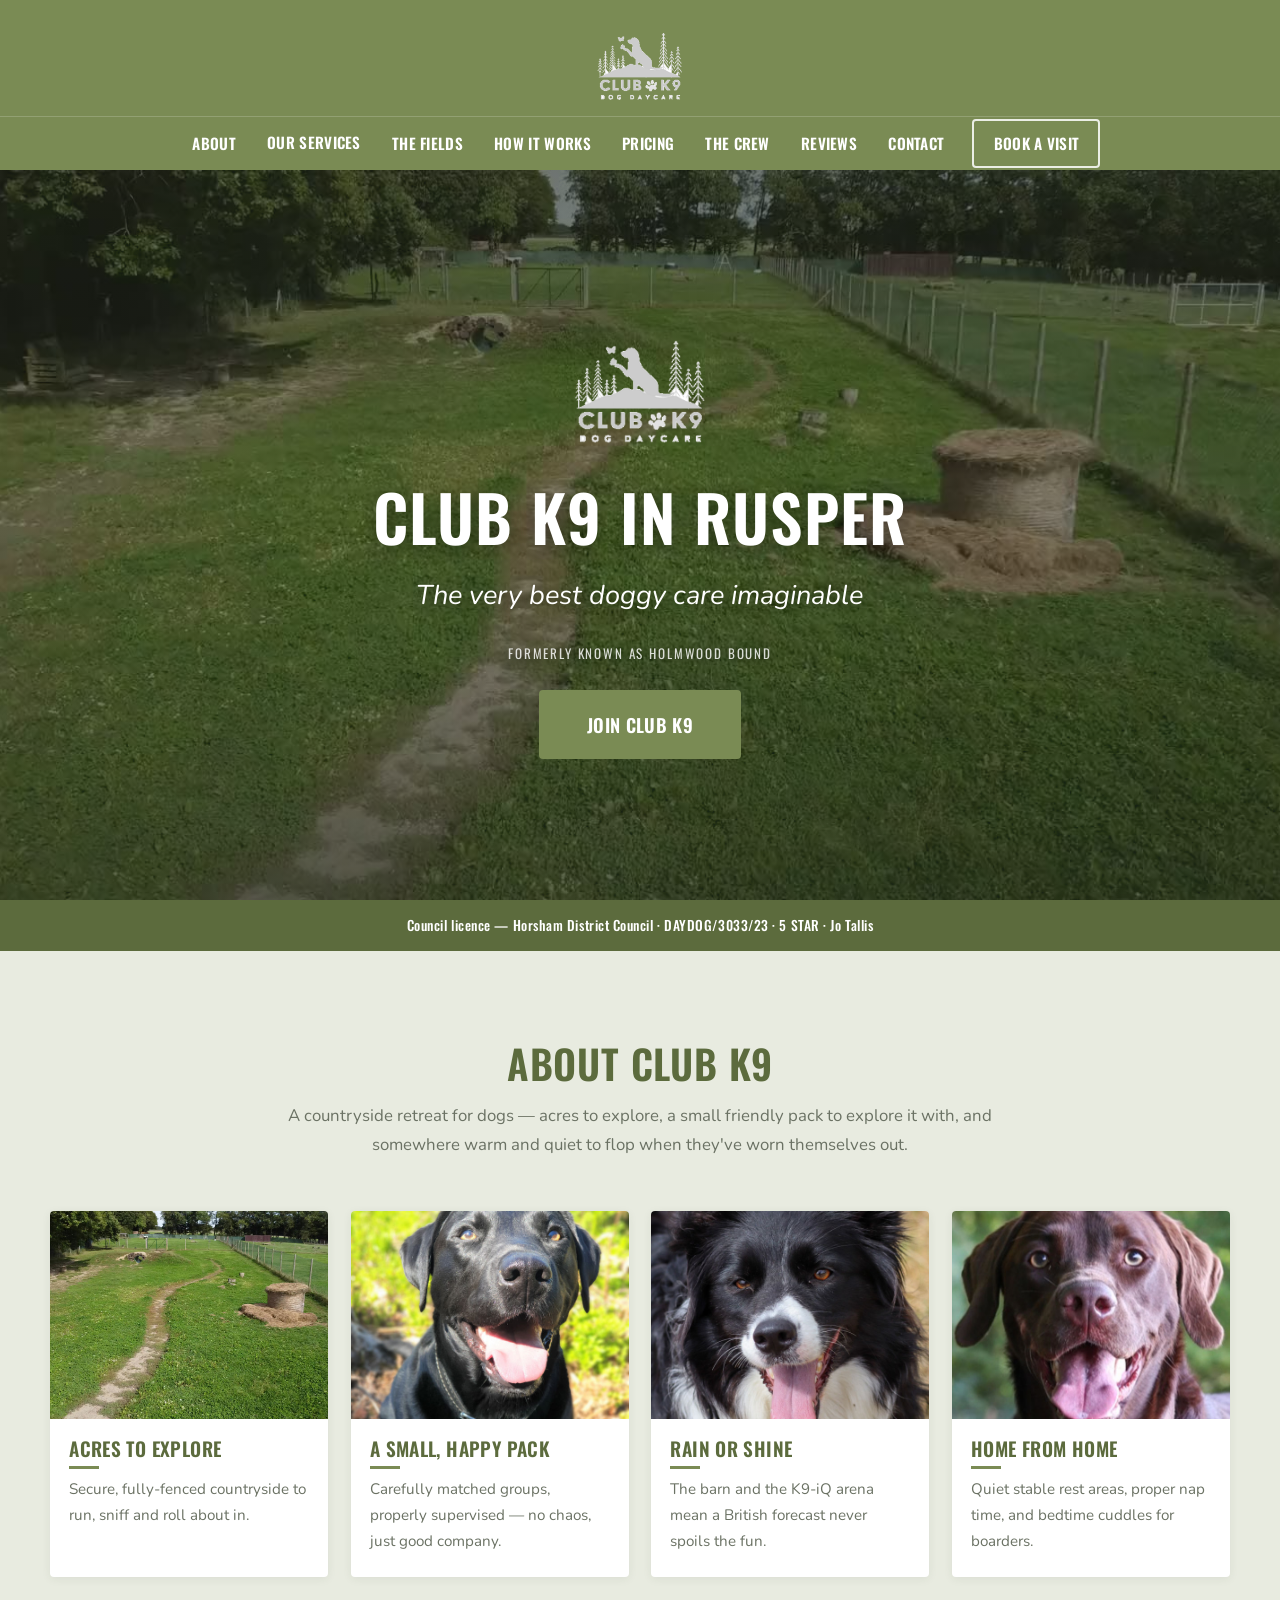
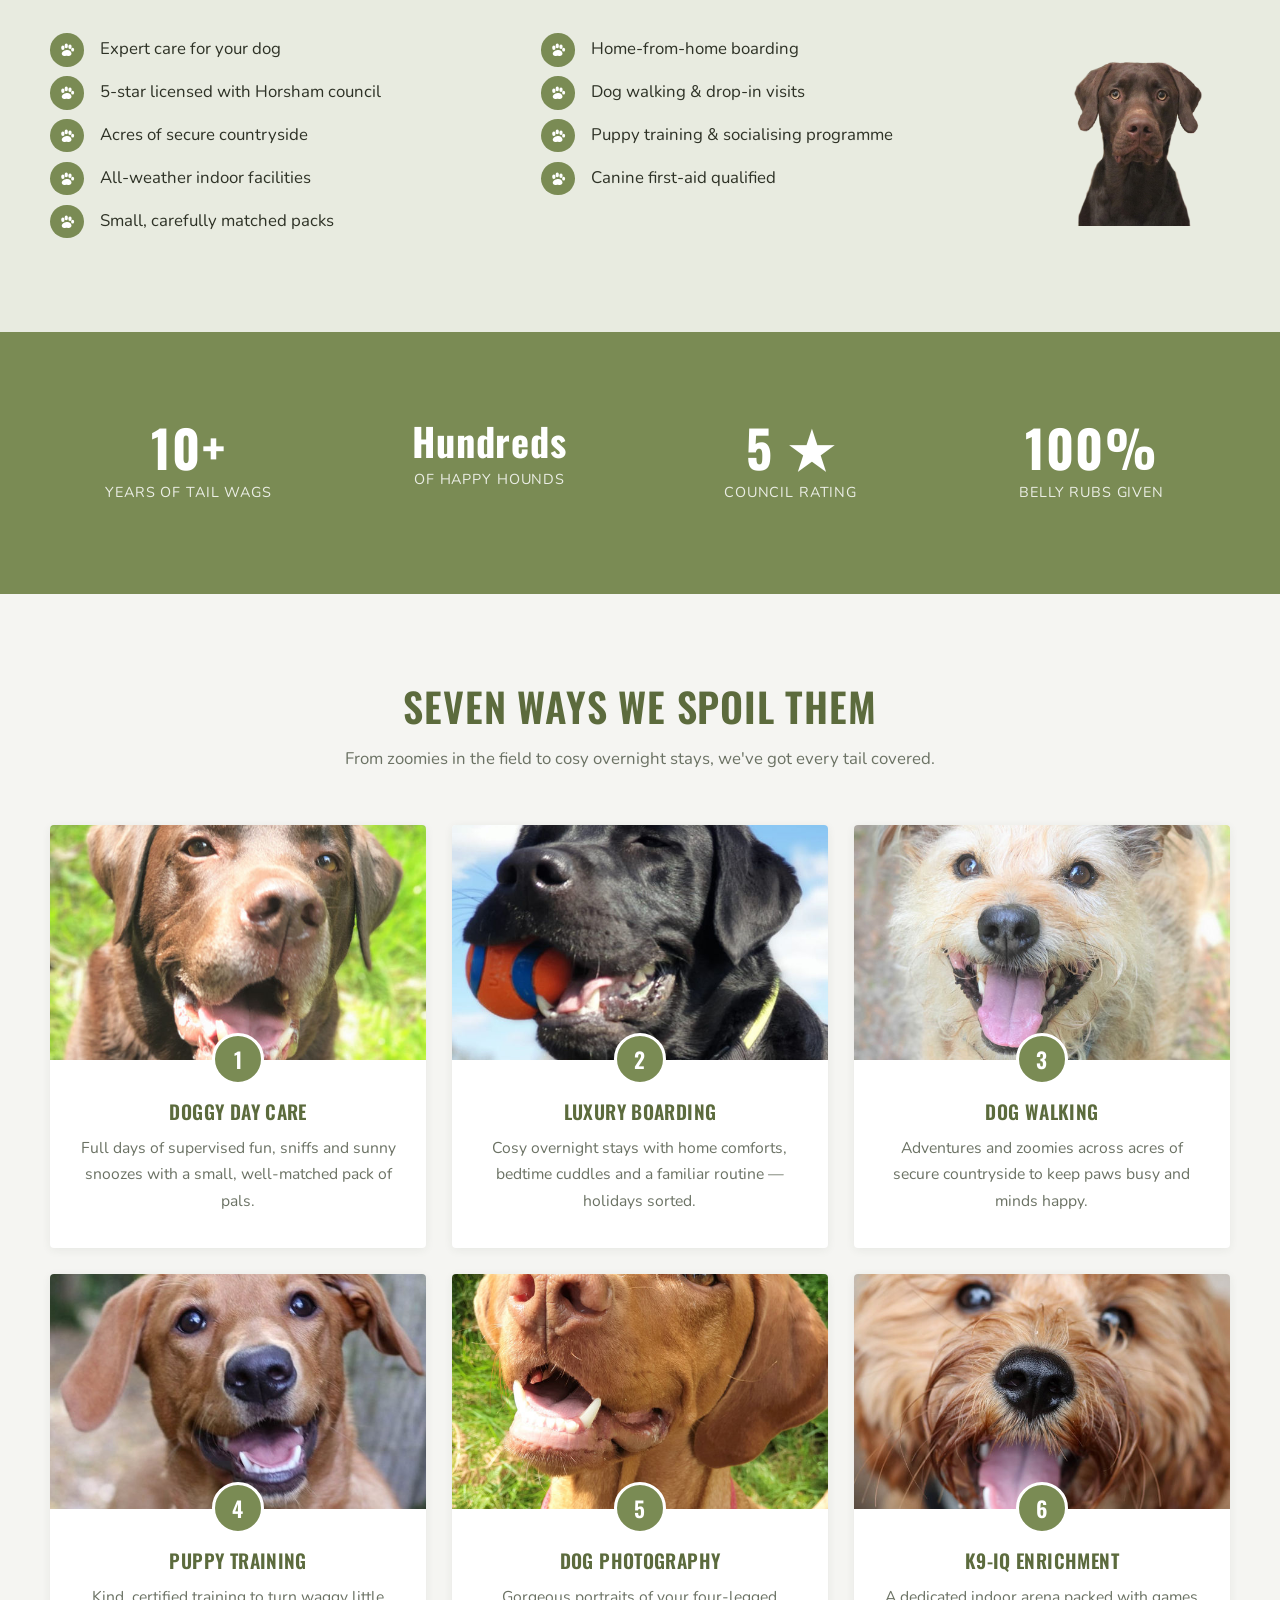
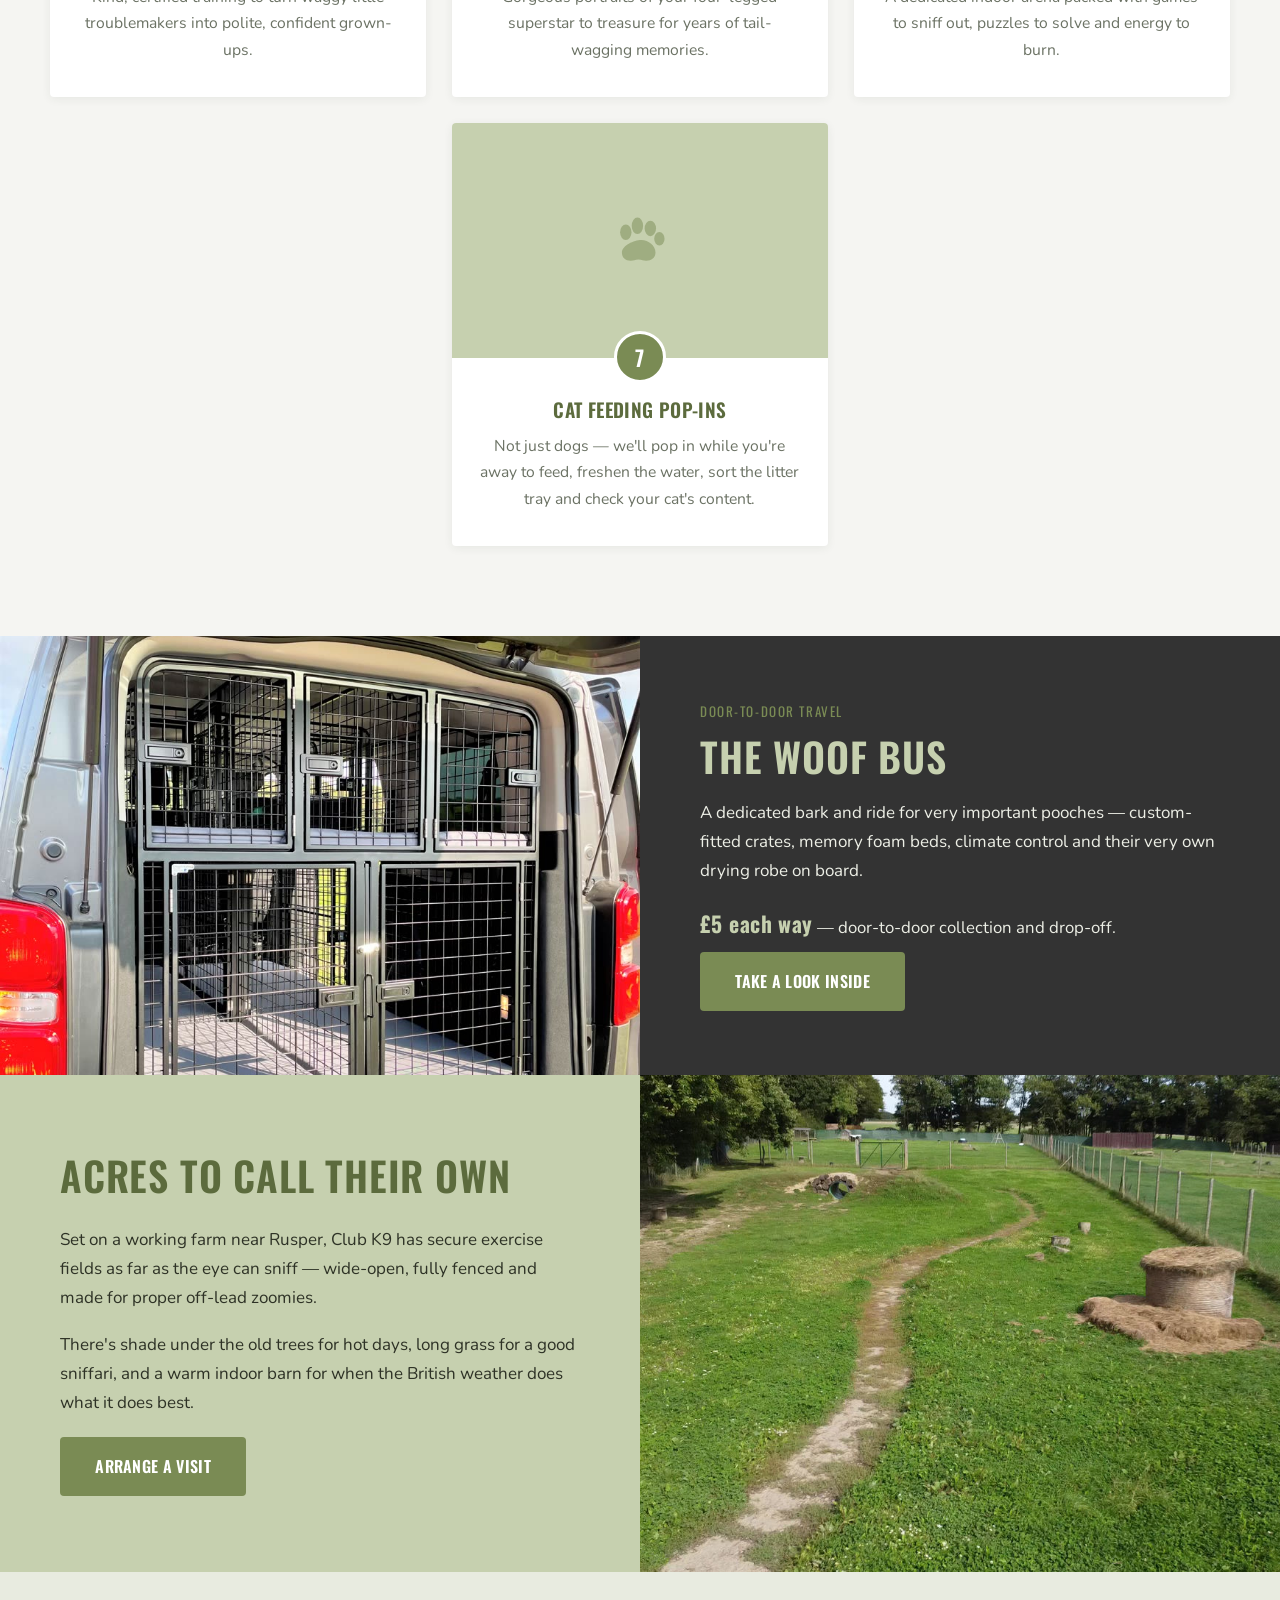
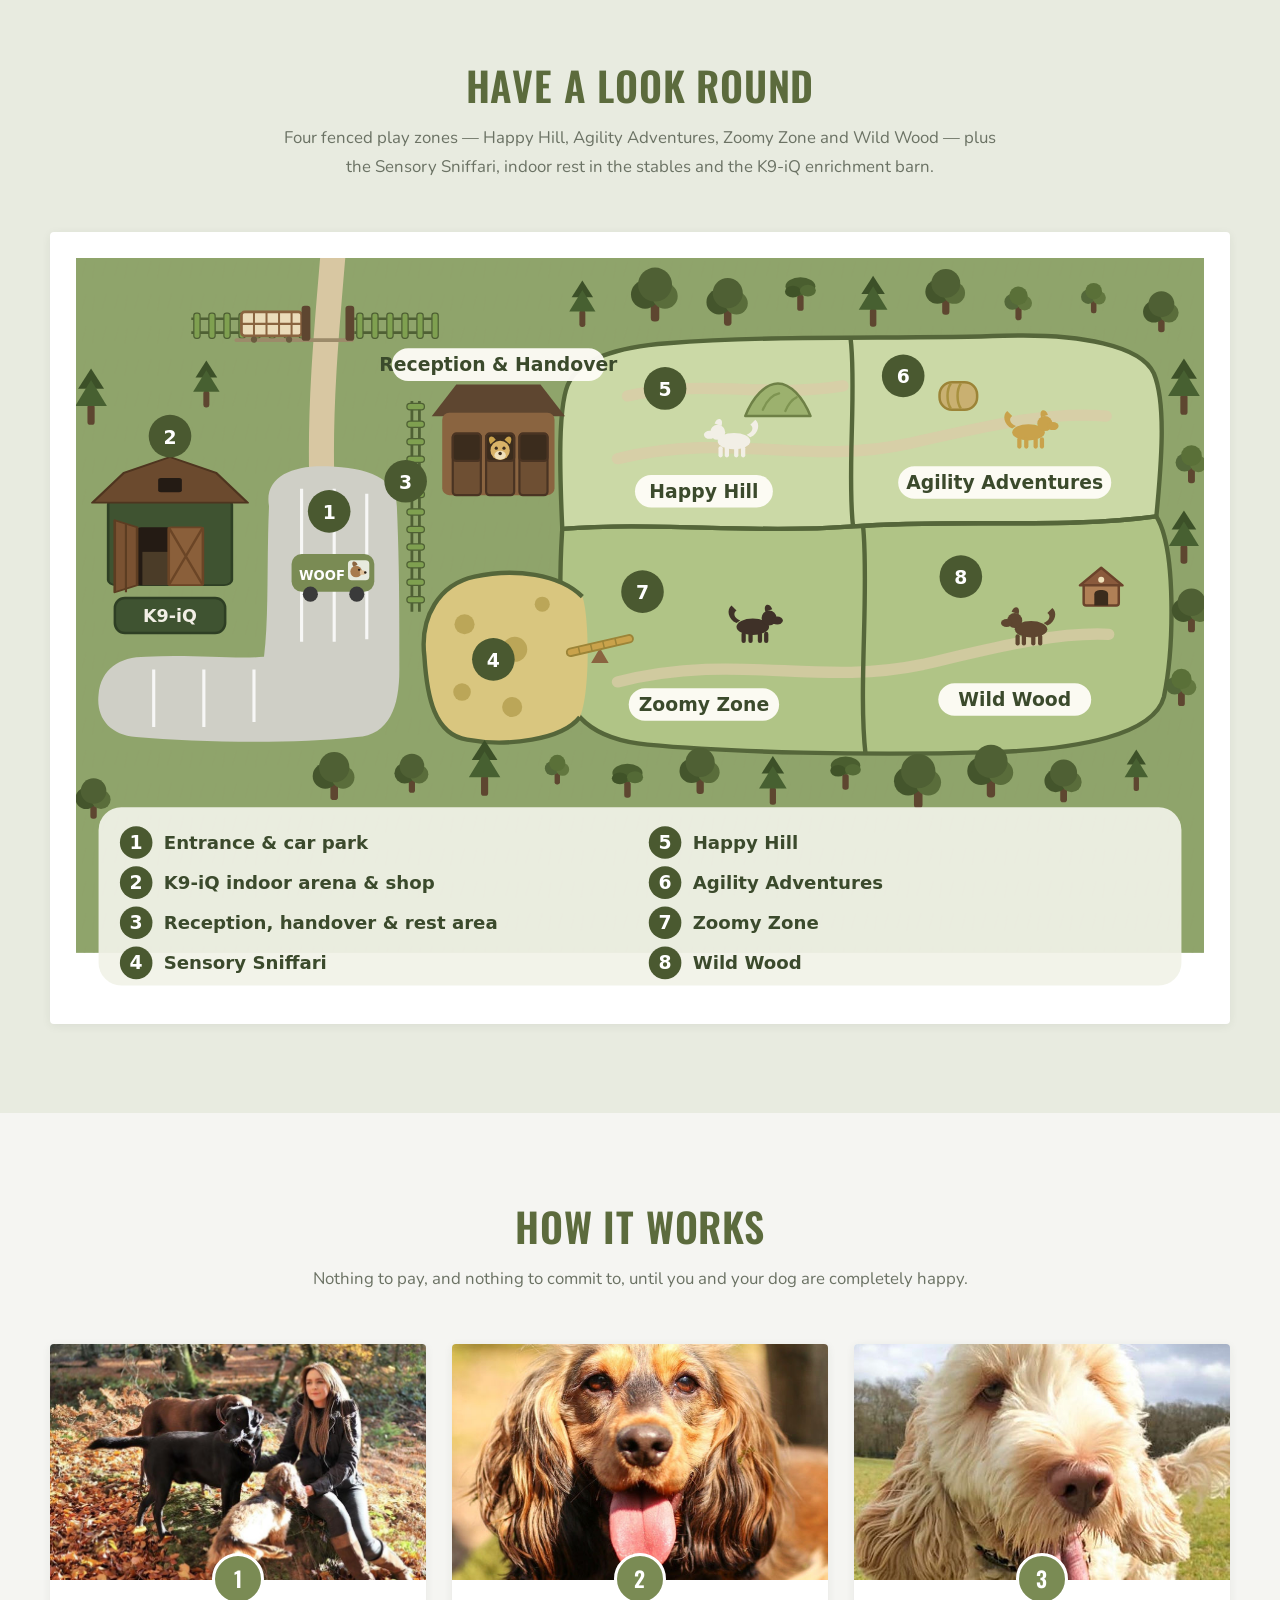
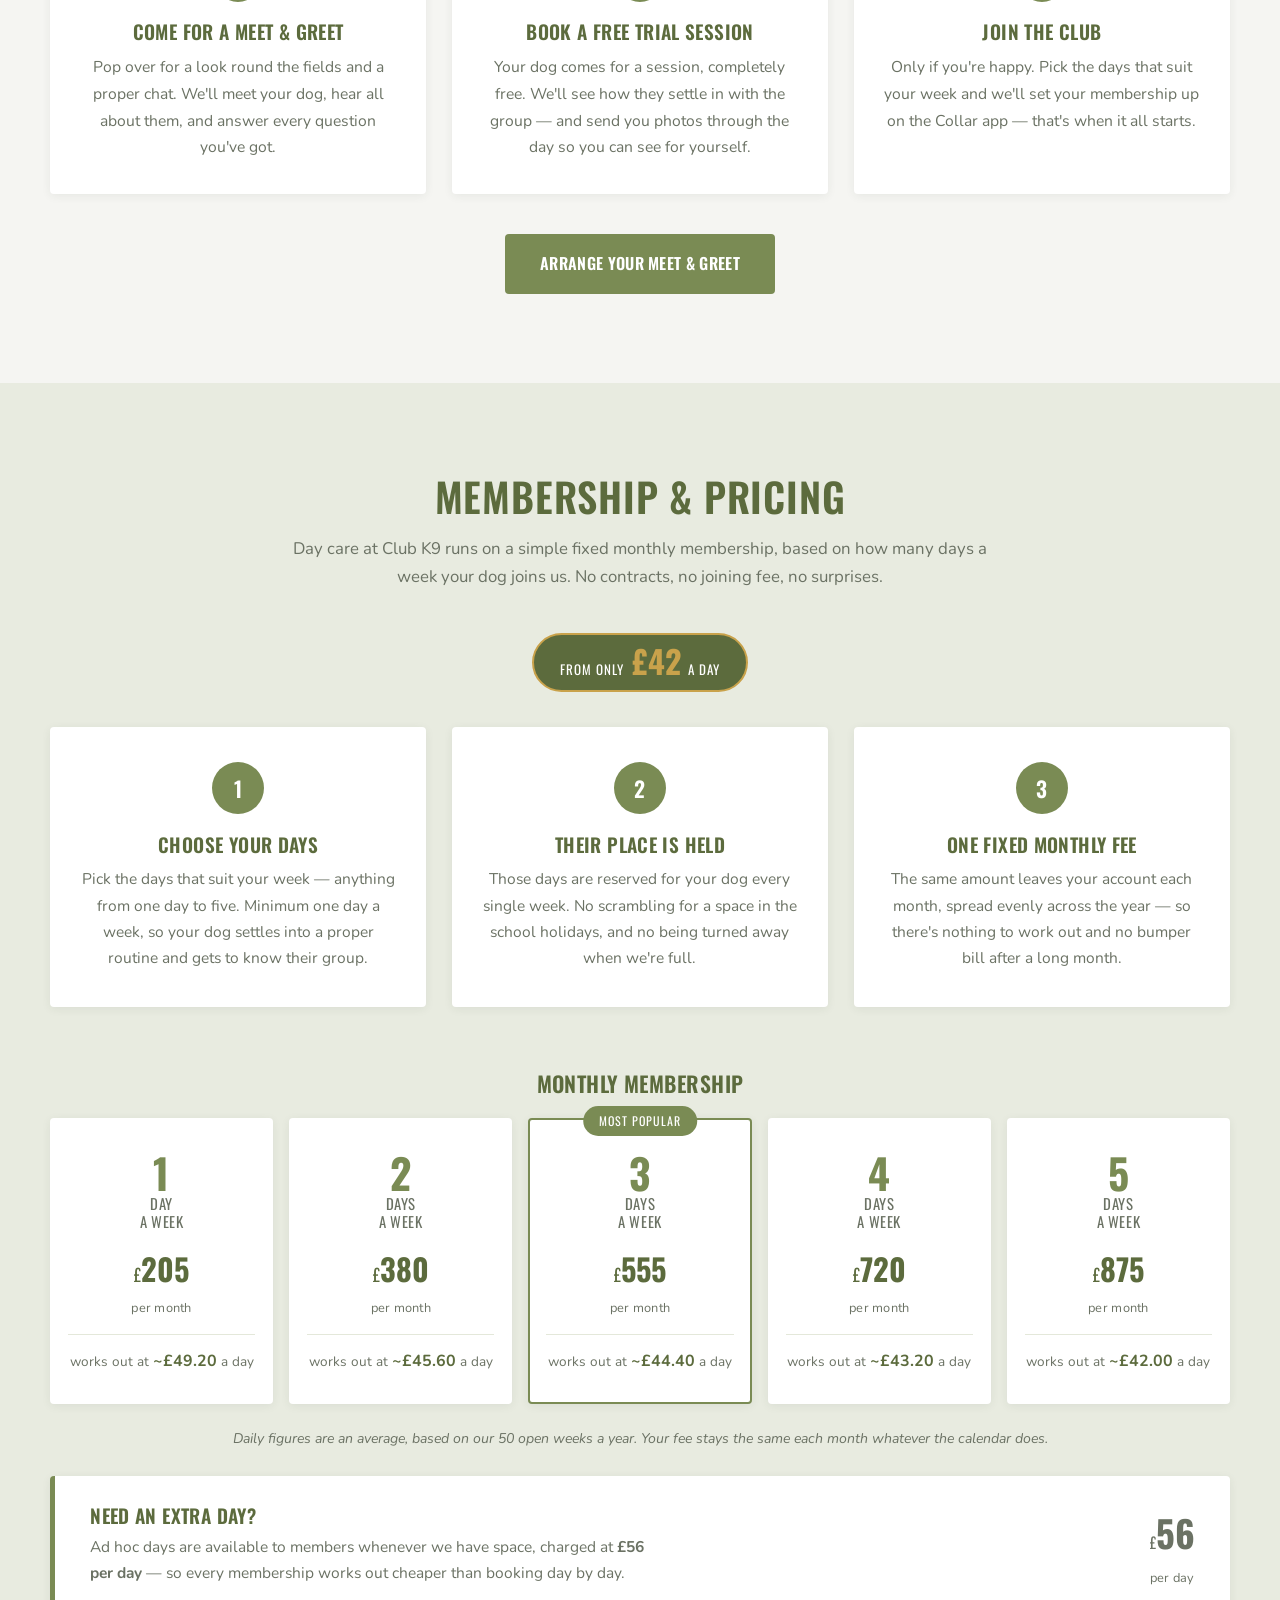
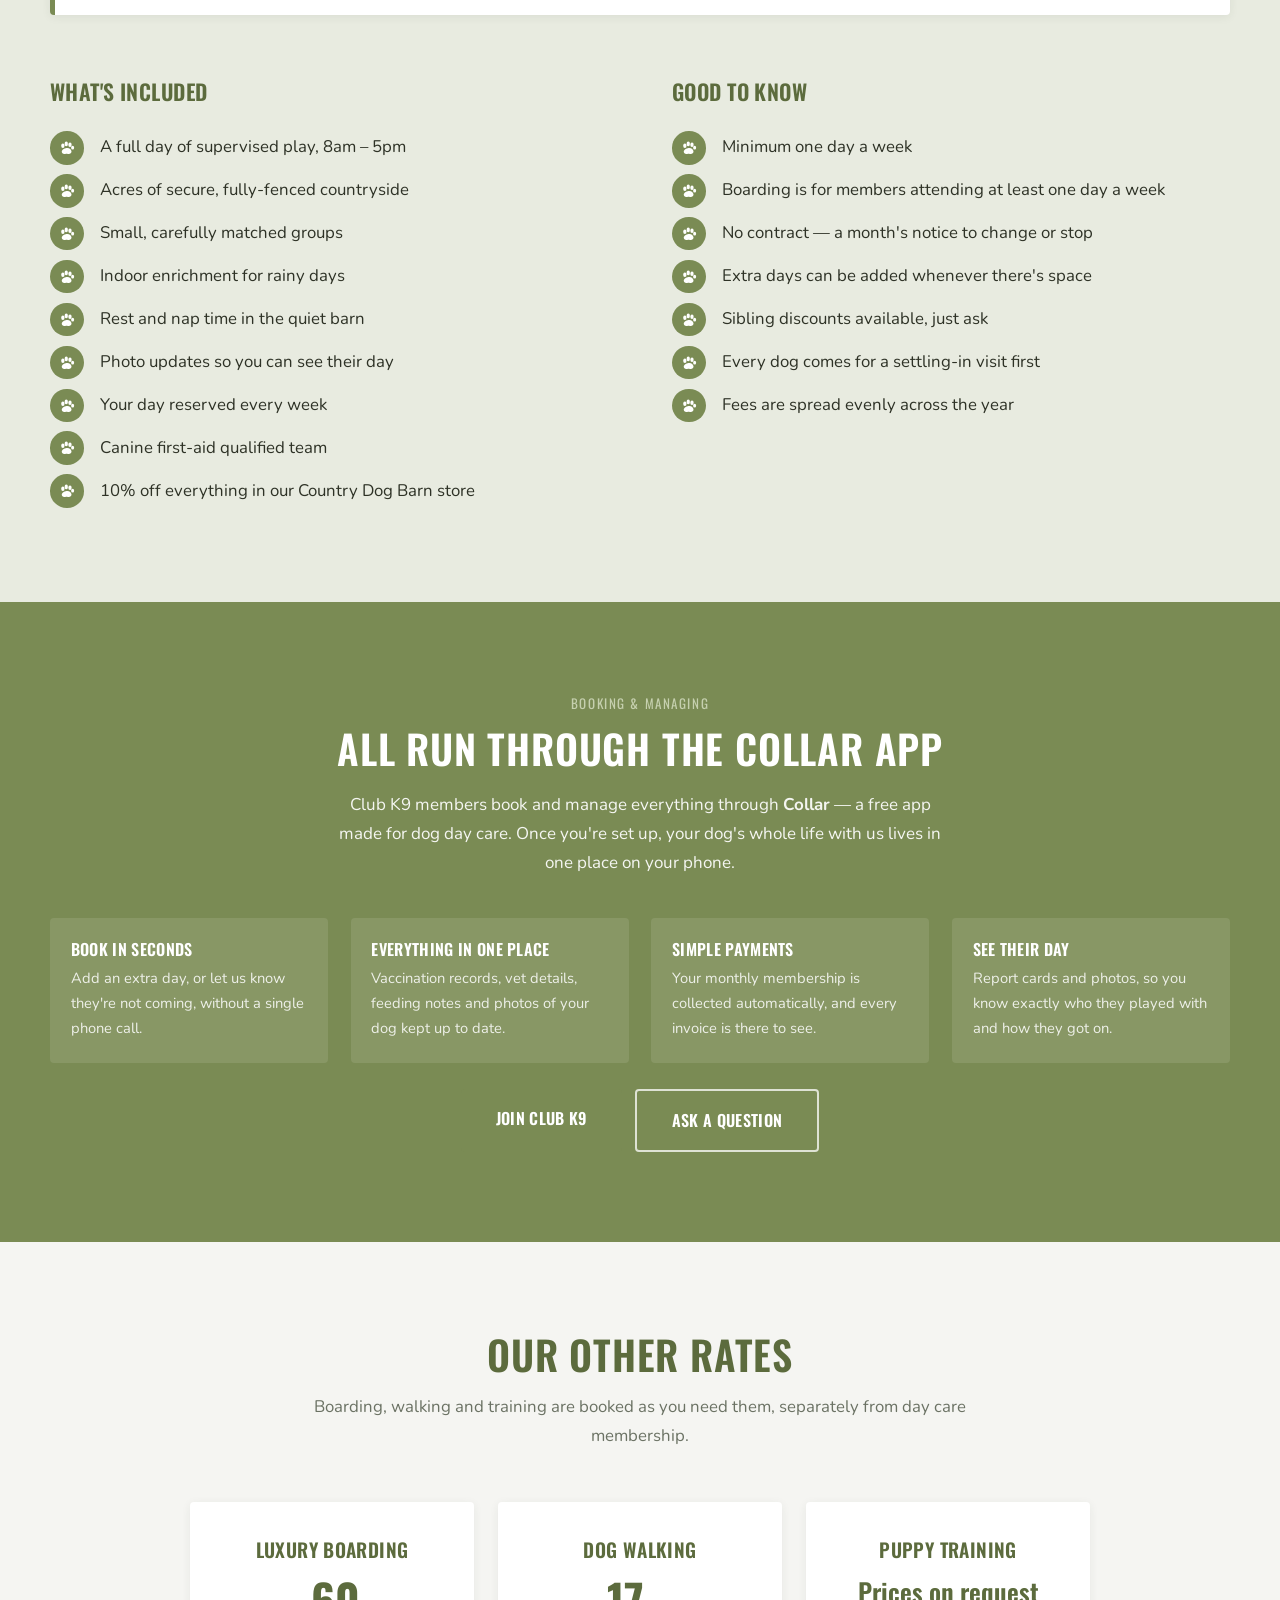
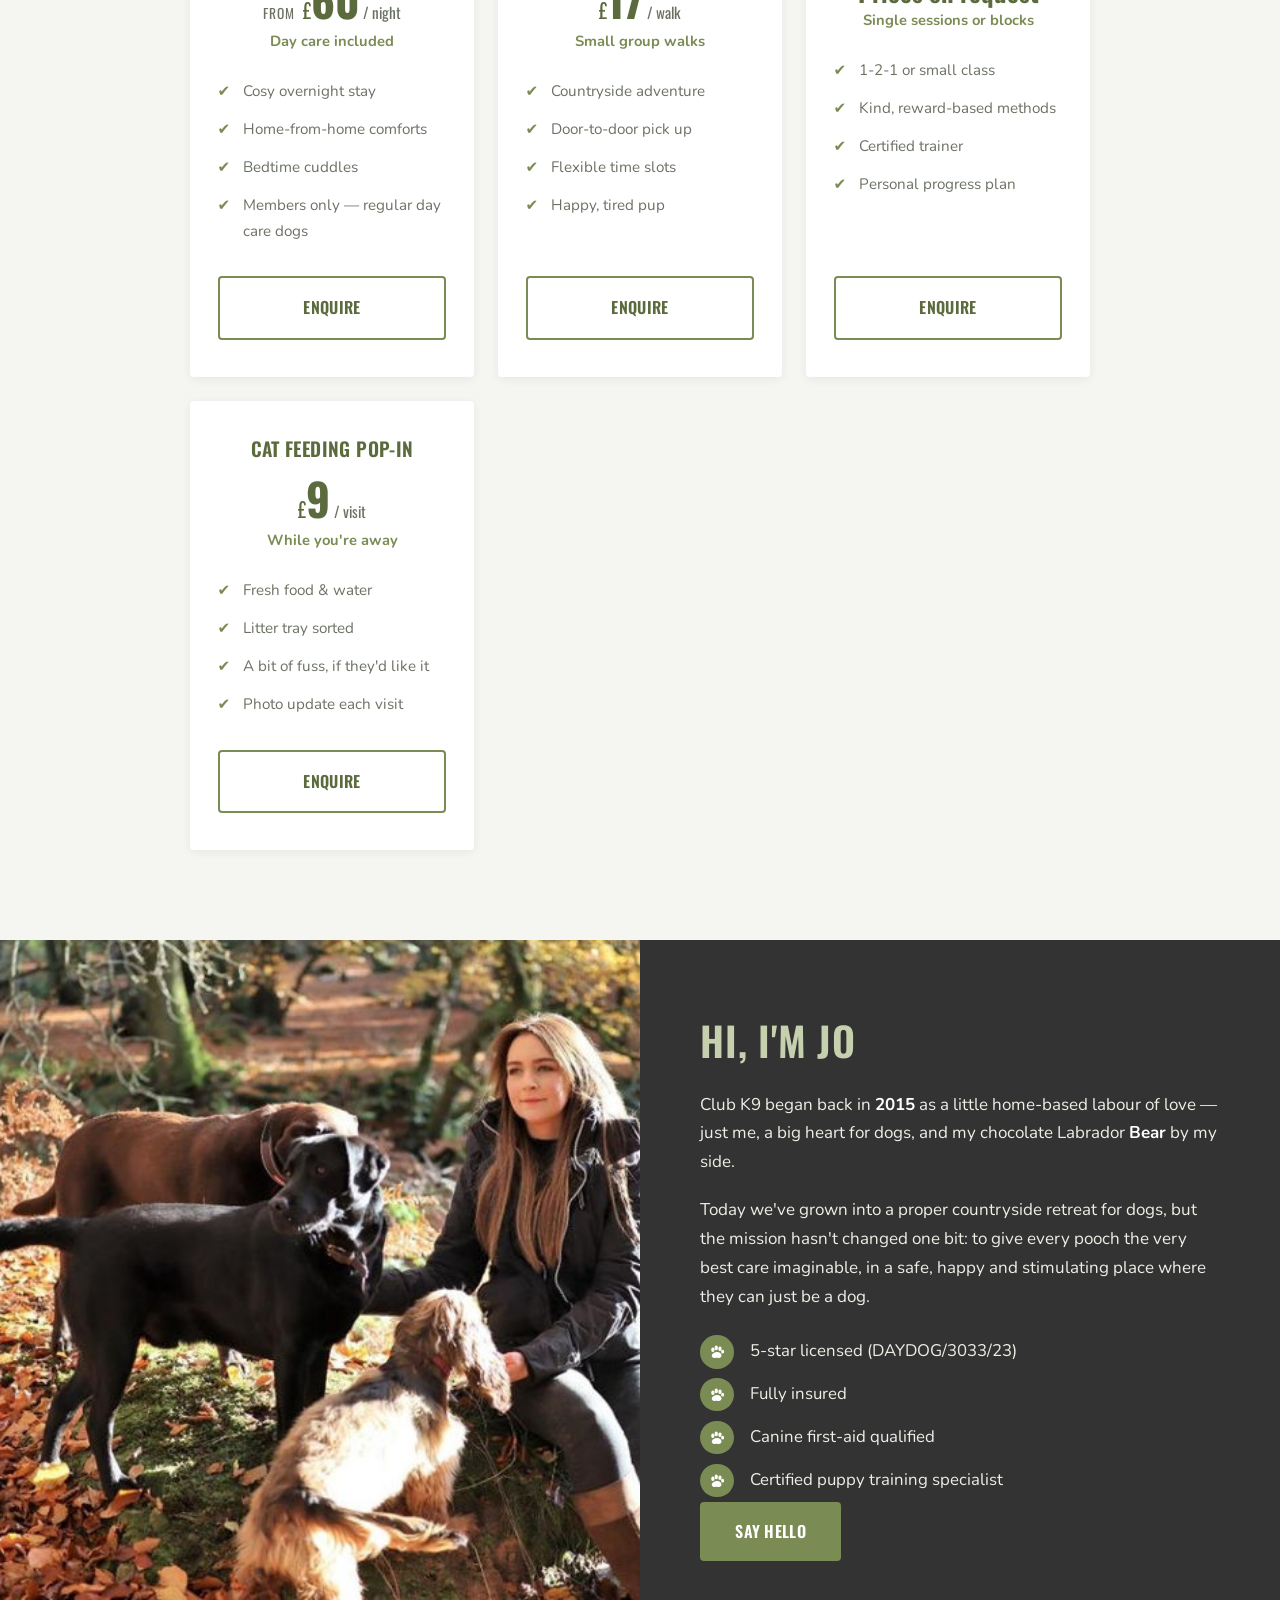
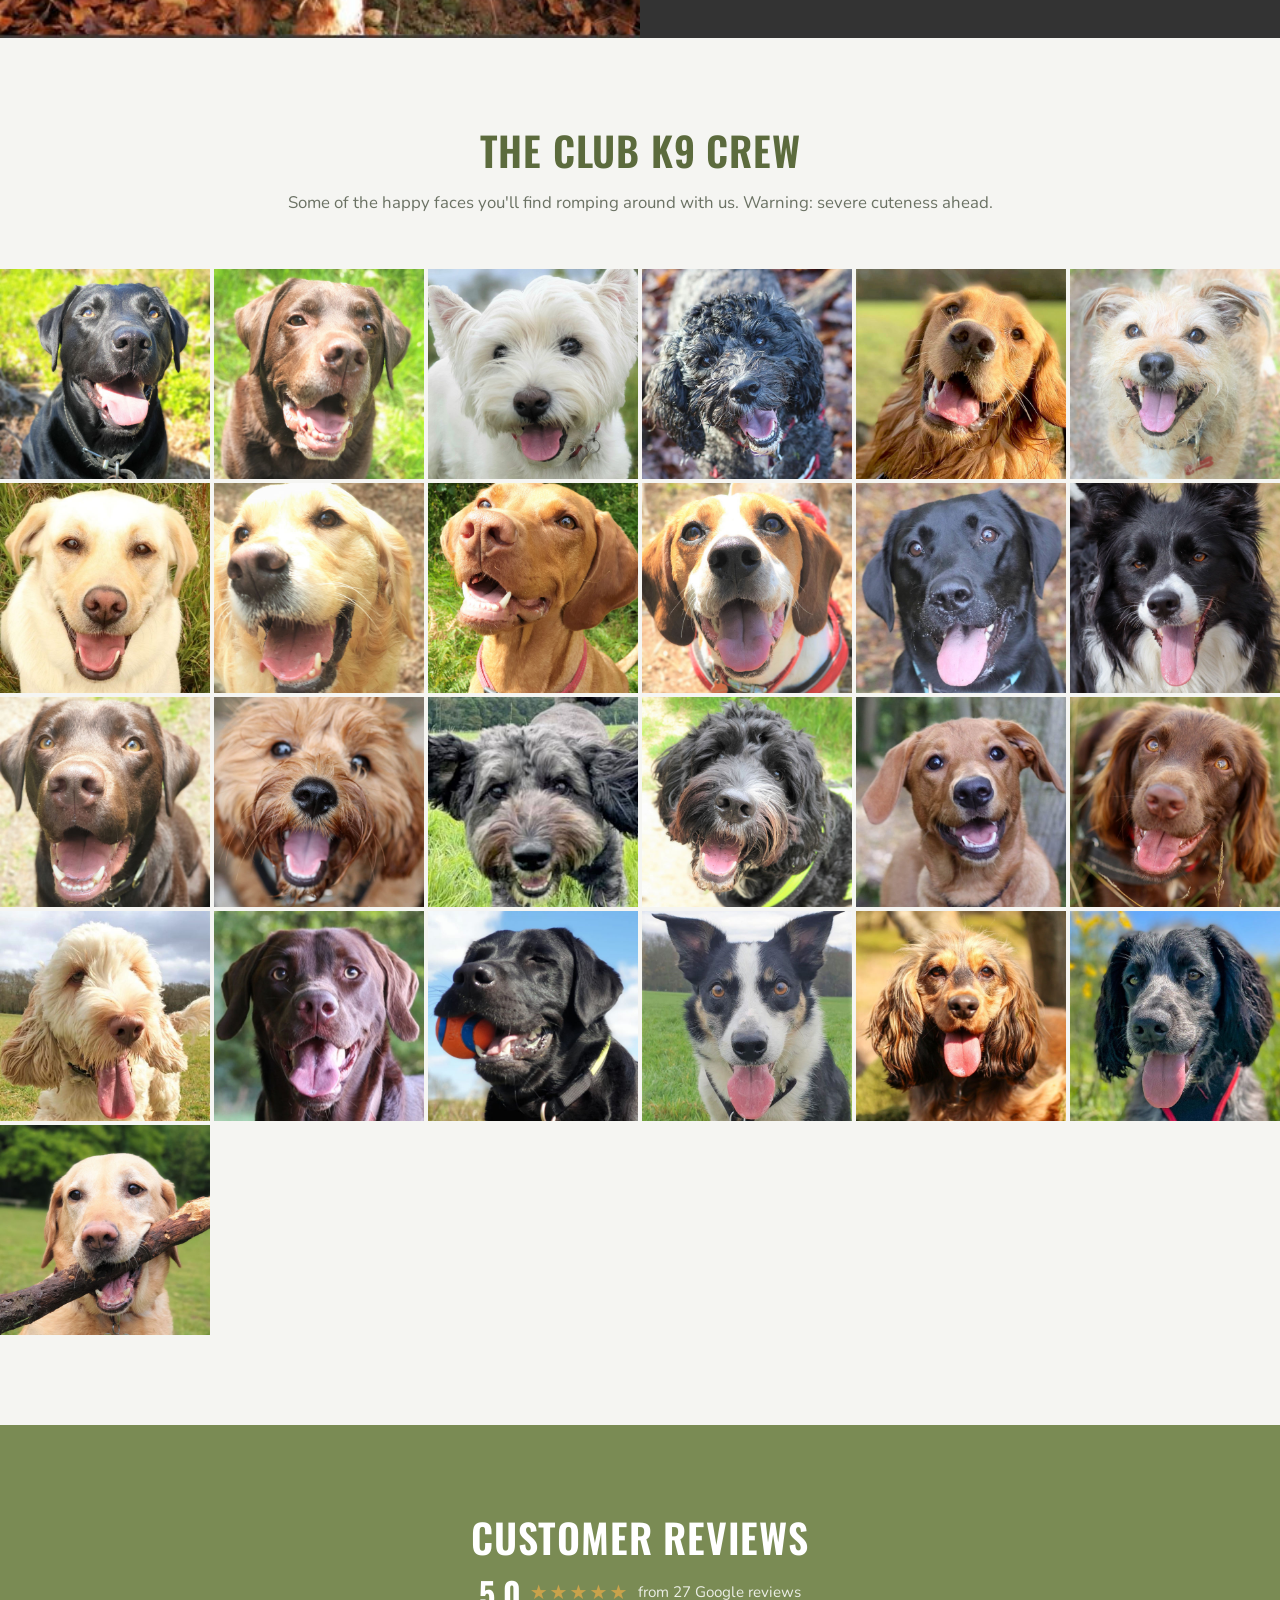
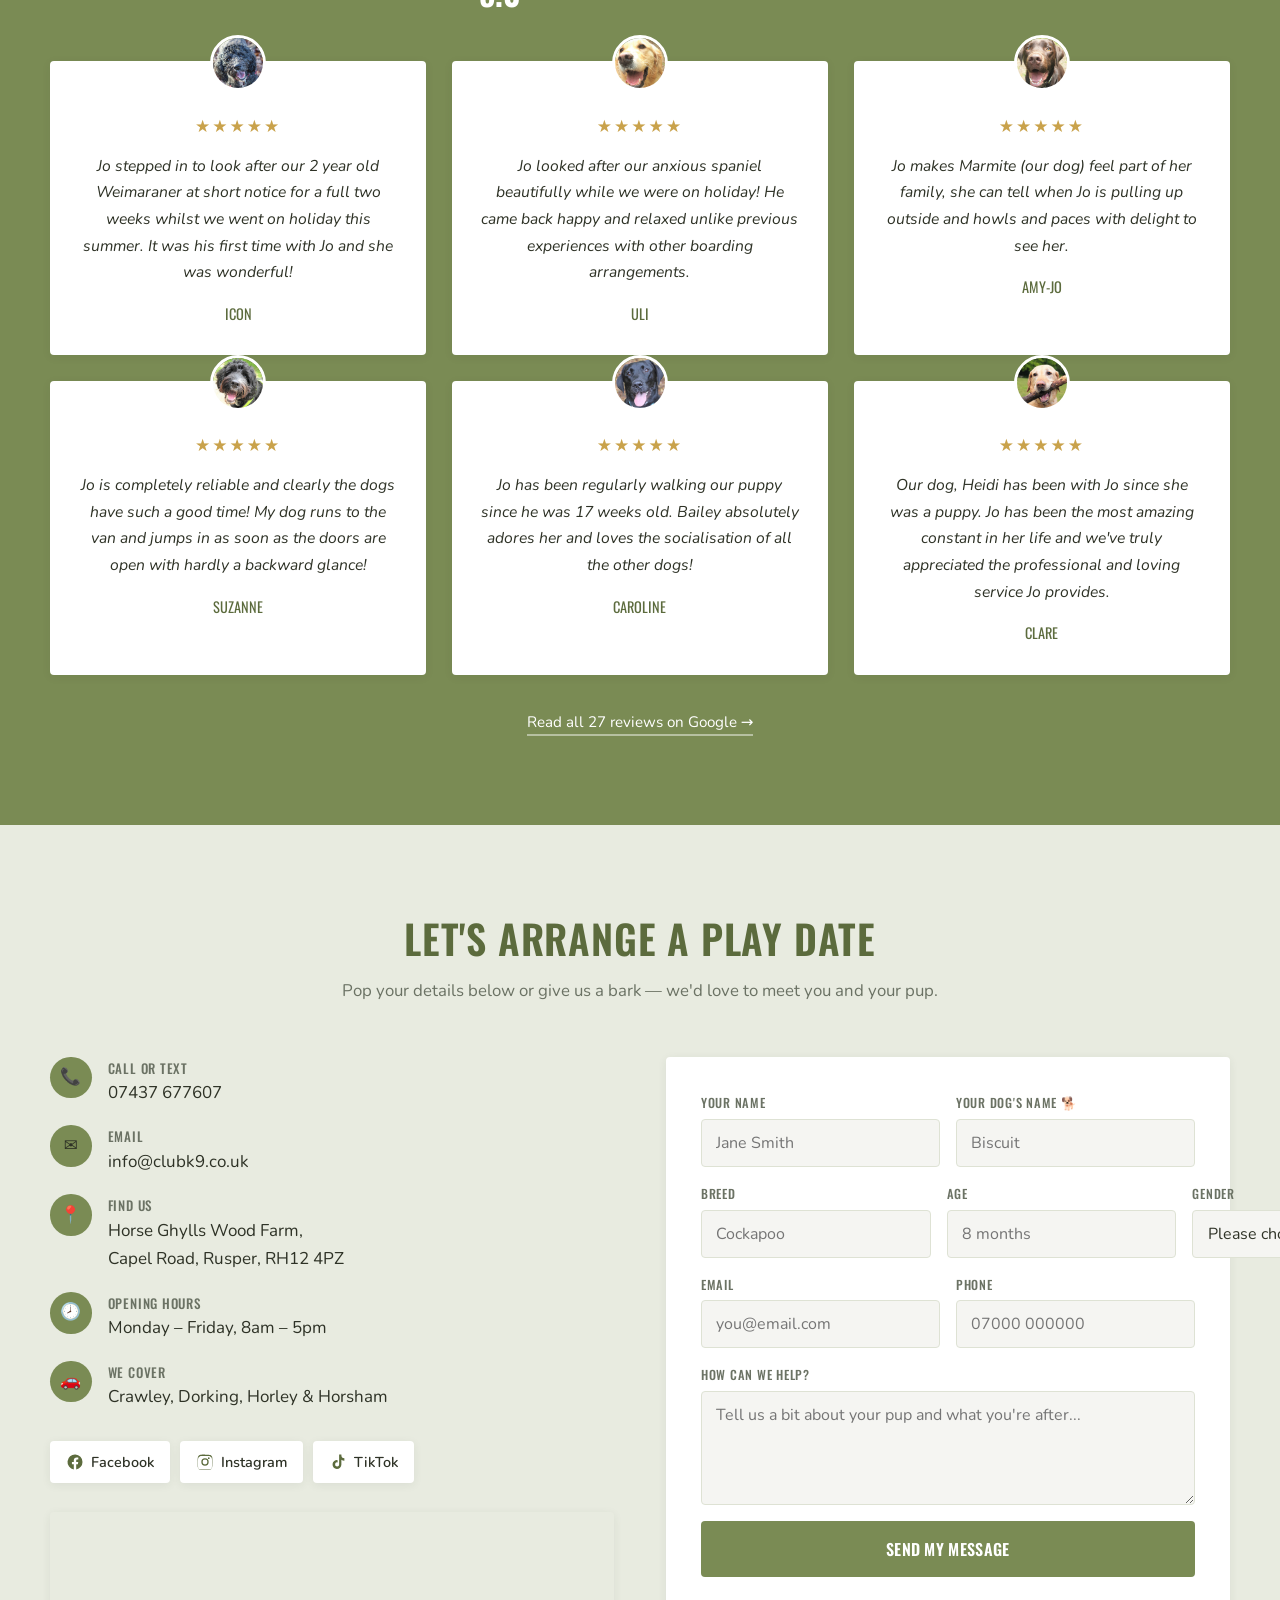
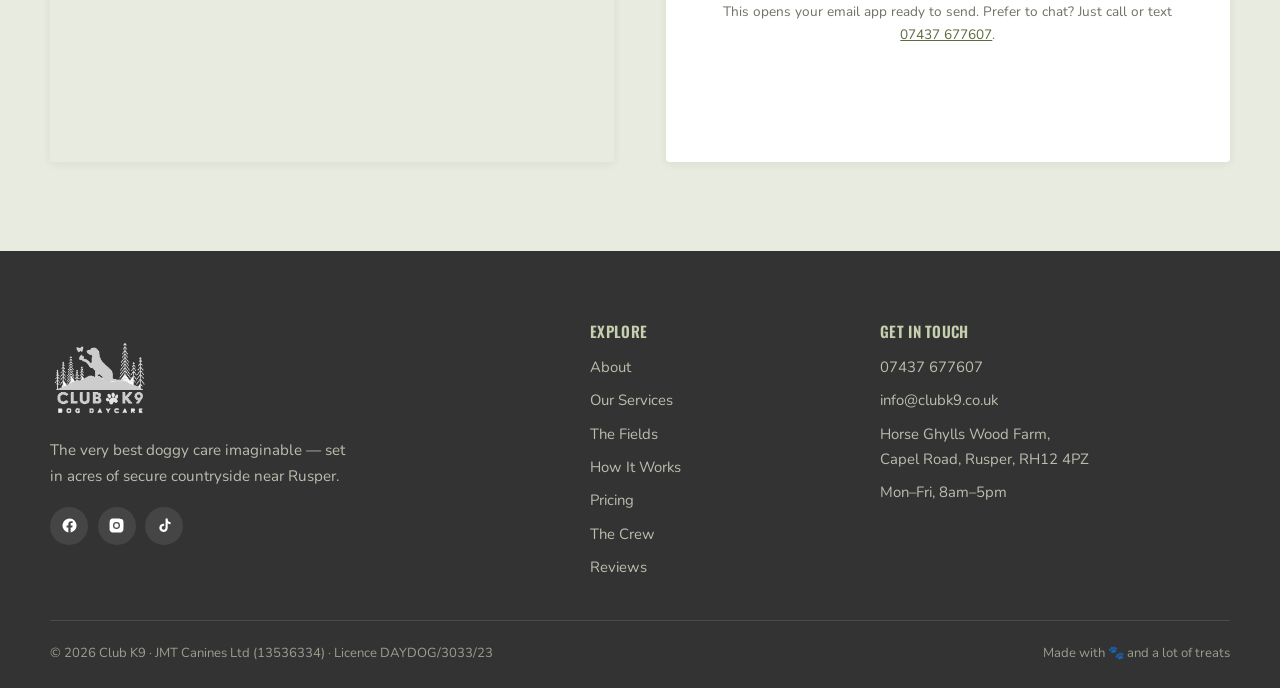
==== commit 071c8e4b: "Stats: 'Hundreds of happy hounds' replaces the invented 250+ figure 10+ years confirmed correct by J" ====
--- a/index.html
+++ b/index.html
@@ -155,7 +155,7 @@
 <section class="band band-olive trust">
   <div class="container trust-grid">
     <div class="stat reveal"><span class="num" data-count="10" data-suffix="+">0</span><span class="label">Years of tail wags</span></div>
-    <div class="stat reveal"><span class="num" data-count="250" data-suffix="+">0</span><span class="label">Happy hounds</span></div>
+    <div class="stat reveal"><span class="num num-word">Hundreds</span><span class="label">of happy hounds</span></div>
     <div class="stat reveal"><span class="num" data-count="5" data-suffix=" ★">0</span><span class="label">Council rating</span></div>
     <div class="stat reveal"><span class="num" data-count="100" data-suffix="%">0</span><span class="label">Belly rubs given</span></div>
   </div>
@@ -676,7 +676,7 @@
             <svg viewBox="0 0 24 24" aria-hidden="true"><path d="M12 2.2c3.2 0 3.6 0 4.9.1 1.2.1 1.8.3 2.2.4.6.2 1 .5 1.4.9.4.4.7.8.9 1.4.2.4.4 1 .4 2.2.1 1.3.1 1.7.1 4.9s0 3.6-.1 4.9c-.1 1.2-.3 1.8-.4 2.2-.2.6-.5 1-.9 1.4-.4.4-.8.7-1.4.9-.4.2-1 .4-2.2.4-1.3.1-1.7.1-4.9.1s-3.6 0-4.9-.1c-1.2-.1-1.8-.3-2.2-.4-.6-.2-1-.5-1.4-.9-.4-.4-.7-.8-.9-1.4-.2-.4-.4-1-.4-2.2C2.2 15.6 2.2 15.2 2.2 12s0-3.6.1-4.9c.1-1.2.3-1.8.4-2.2.2-.6.5-1 .9-1.4.4-.4.8-.7 1.4-.9.4-.2 1-.4 2.2-.4 1.3-.1 1.7-.1 4.9-.1Zm0 1.8c-3.1 0-3.5 0-4.7.1-1.1.1-1.7.2-2.1.4-.5.2-.9.4-1.3.8-.4.4-.6.8-.8 1.3-.2.4-.3 1-.4 2.1-.1 1.2-.1 1.6-.1 4.7s0 3.5.1 4.7c.1 1.1.2 1.7.4 2.1.2.5.4.9.8 1.3.4.4.8.6 1.3.8.4.2 1 .3 2.1.4 1.2.1 1.6.1 4.7.1s3.5 0 4.7-.1c1.1-.1 1.7-.2 2.1-.4.5-.2.9-.4 1.3-.8.4-.4.6-.8.8-1.3.2-.4.3-1 .4-2.1.1-1.2.1-1.6.1-4.7s0-3.5-.1-4.7c-.1-1.1-.2-1.7-.4-2.1-.2-.5-.4-.9-.8-1.3-.4-.4-.8-.6-1.3-.8-.4-.2-1-.3-2.1-.4-1.2-.1-1.6-.1-4.7-.1Zm0 3.1a4.9 4.9 0 1 1 0 9.8 4.9 4.9 0 0 1 0-9.8Zm0 8.1a3.2 3.2 0 1 0 0-6.4 3.2 3.2 0 0 0 0 6.4Zm6.2-8.3a1.1 1.1 0 1 1-2.3 0 1.1 1.1 0 0 1 2.3 0Z"/></svg>
             Instagram
           </a>
-          <a href="https://www.tiktok.com/@clubk9rusper" target="_blank" rel="noopener" aria-label="Club K9 on TikTok" class="soc">
+          <a href="https://www.tiktok.com/@clubk9_doggydaycare" target="_blank" rel="noopener" aria-label="Club K9 on TikTok" class="soc">
             <svg viewBox="0 0 24 24" aria-hidden="true"><path d="M16.5 2h-3v13.2a2.7 2.7 0 1 1-2-2.6V9.5a5.9 5.9 0 1 0 5 5.8V8.9a7 7 0 0 0 4 1.3V7.1a4 4 0 0 1-4-4Z"/></svg>
             TikTok
           </a>
@@ -754,7 +754,7 @@
         <a href="https://www.instagram.com/holmwoodbound/" target="_blank" rel="noopener" aria-label="Instagram">
           <svg viewBox="0 0 24 24" aria-hidden="true"><path d="M12 2.2c3.2 0 3.6 0 4.9.1 1.2.1 1.8.3 2.2.4.6.2 1 .5 1.4.9.4.4.7.8.9 1.4.2.4.4 1 .4 2.2.1 1.3.1 1.7.1 4.9s0 3.6-.1 4.9c-.1 1.2-.3 1.8-.4 2.2-.2.6-.5 1-.9 1.4-.4.4-.8.7-1.4.9-.4.2-1 .4-2.2.4-1.3.1-1.7.1-4.9.1s-3.6 0-4.9-.1c-1.2-.1-1.8-.3-2.2-.4-.6-.2-1-.5-1.4-.9-.4-.4-.7-.8-.9-1.4-.2-.4-.4-1-.4-2.2C2.2 15.6 2.2 15.2 2.2 12s0-3.6.1-4.9c.1-1.2.3-1.8.4-2.2.2-.6.5-1 .9-1.4.4-.4.8-.7 1.4-.9.4-.2 1-.4 2.2-.4 1.3-.1 1.7-.1 4.9-.1Zm0 4.9a4.9 4.9 0 1 0 0 9.8 4.9 4.9 0 0 0 0-9.8Zm0 8.1a3.2 3.2 0 1 1 0-6.4 3.2 3.2 0 0 1 0 6.4Zm6.2-8.3a1.1 1.1 0 1 1-2.3 0 1.1 1.1 0 0 1 2.3 0Z"/></svg>
         </a>
-        <a href="https://www.tiktok.com/@clubk9rusper" target="_blank" rel="noopener" aria-label="TikTok">
+        <a href="https://www.tiktok.com/@clubk9_doggydaycare" target="_blank" rel="noopener" aria-label="TikTok">
           <svg viewBox="0 0 24 24" aria-hidden="true"><path d="M16.5 2h-3v13.2a2.7 2.7 0 1 1-2-2.6V9.5a5.9 5.9 0 1 0 5 5.8V8.9a7 7 0 0 0 4 1.3V7.1a4 4 0 0 1-4-4Z"/></svg>
         </a>
       </div>
--- a/styles.css
+++ b/styles.css
@@ -421,6 +421,9 @@
   line-height: 1;
   color: #fff;
 }
+/* a word rather than a number, so it needs to sit smaller to fit */
+.num-word { font-size: clamp(1.6rem, 3.4vw, 2.4rem) !important; }
+
 .stat .label {
   display: block; margin-top: .4rem;
   font-size: .9rem; letter-spacing: .06em;
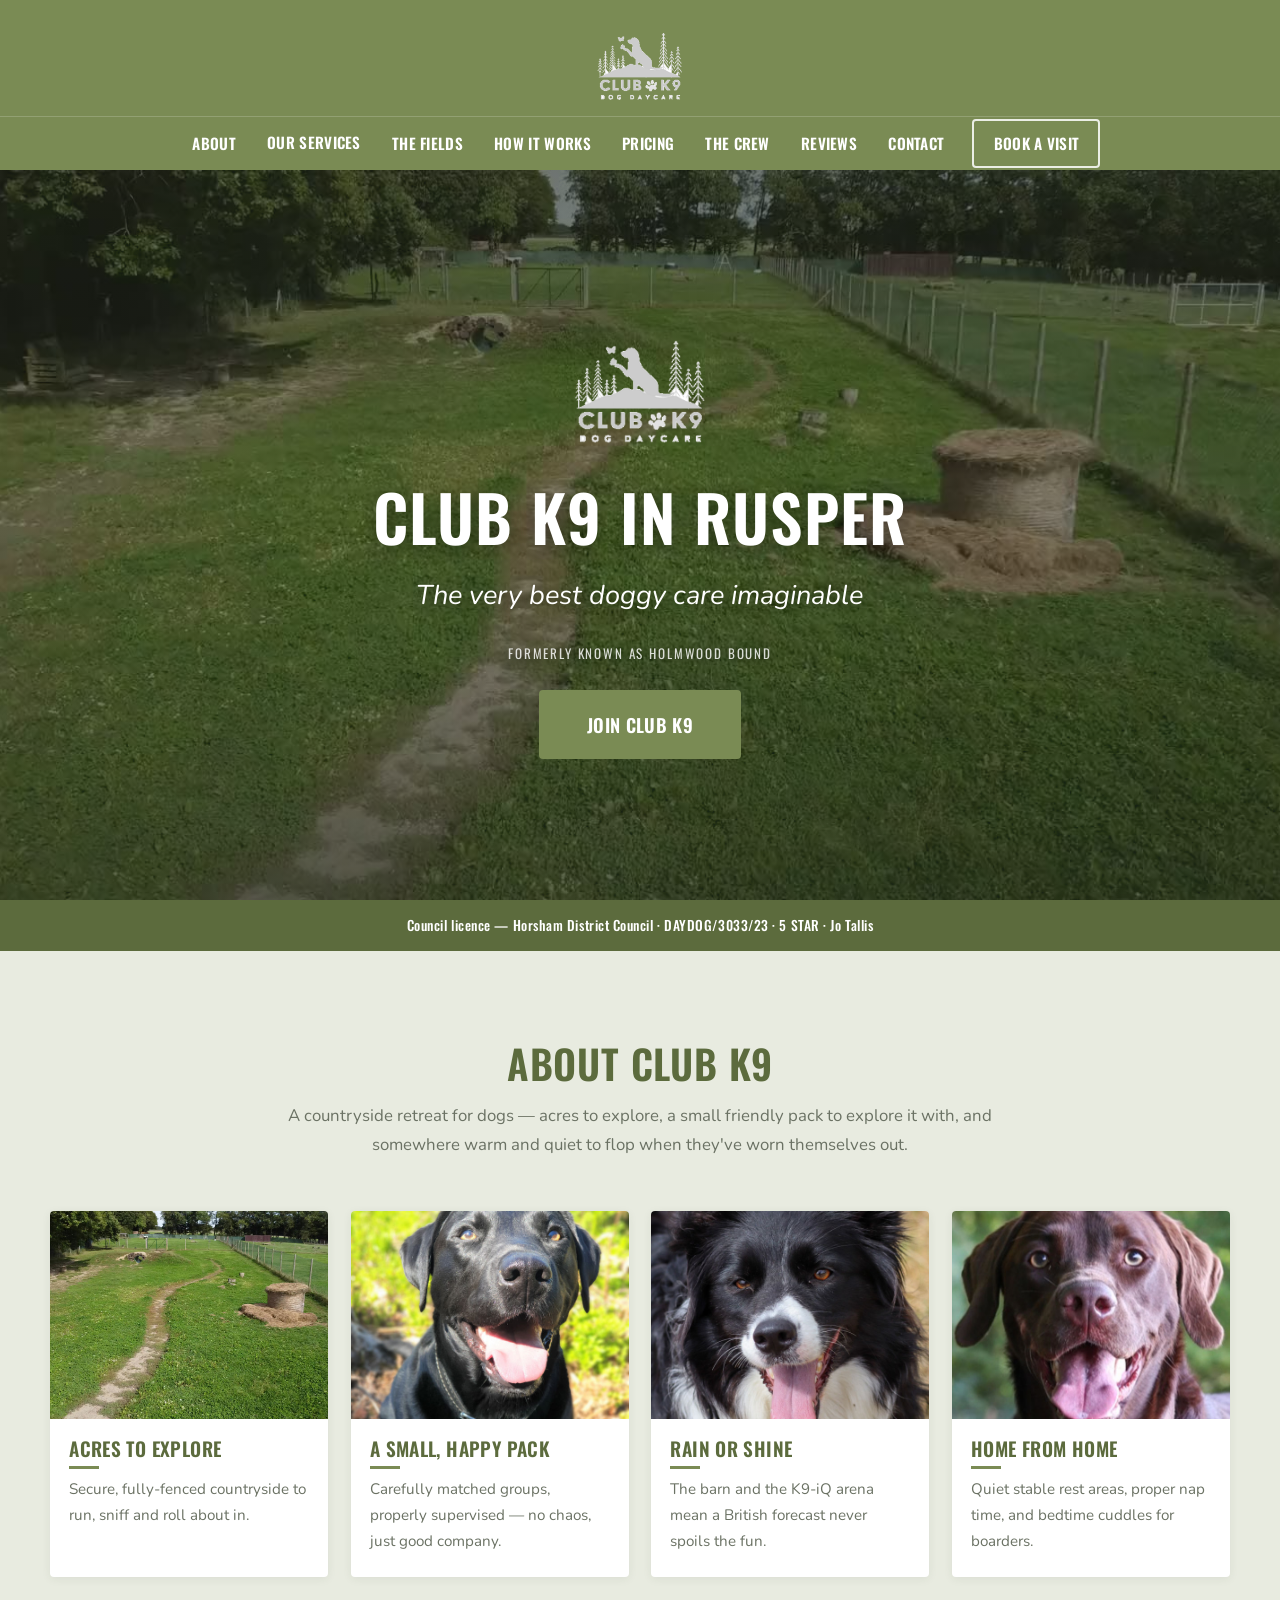
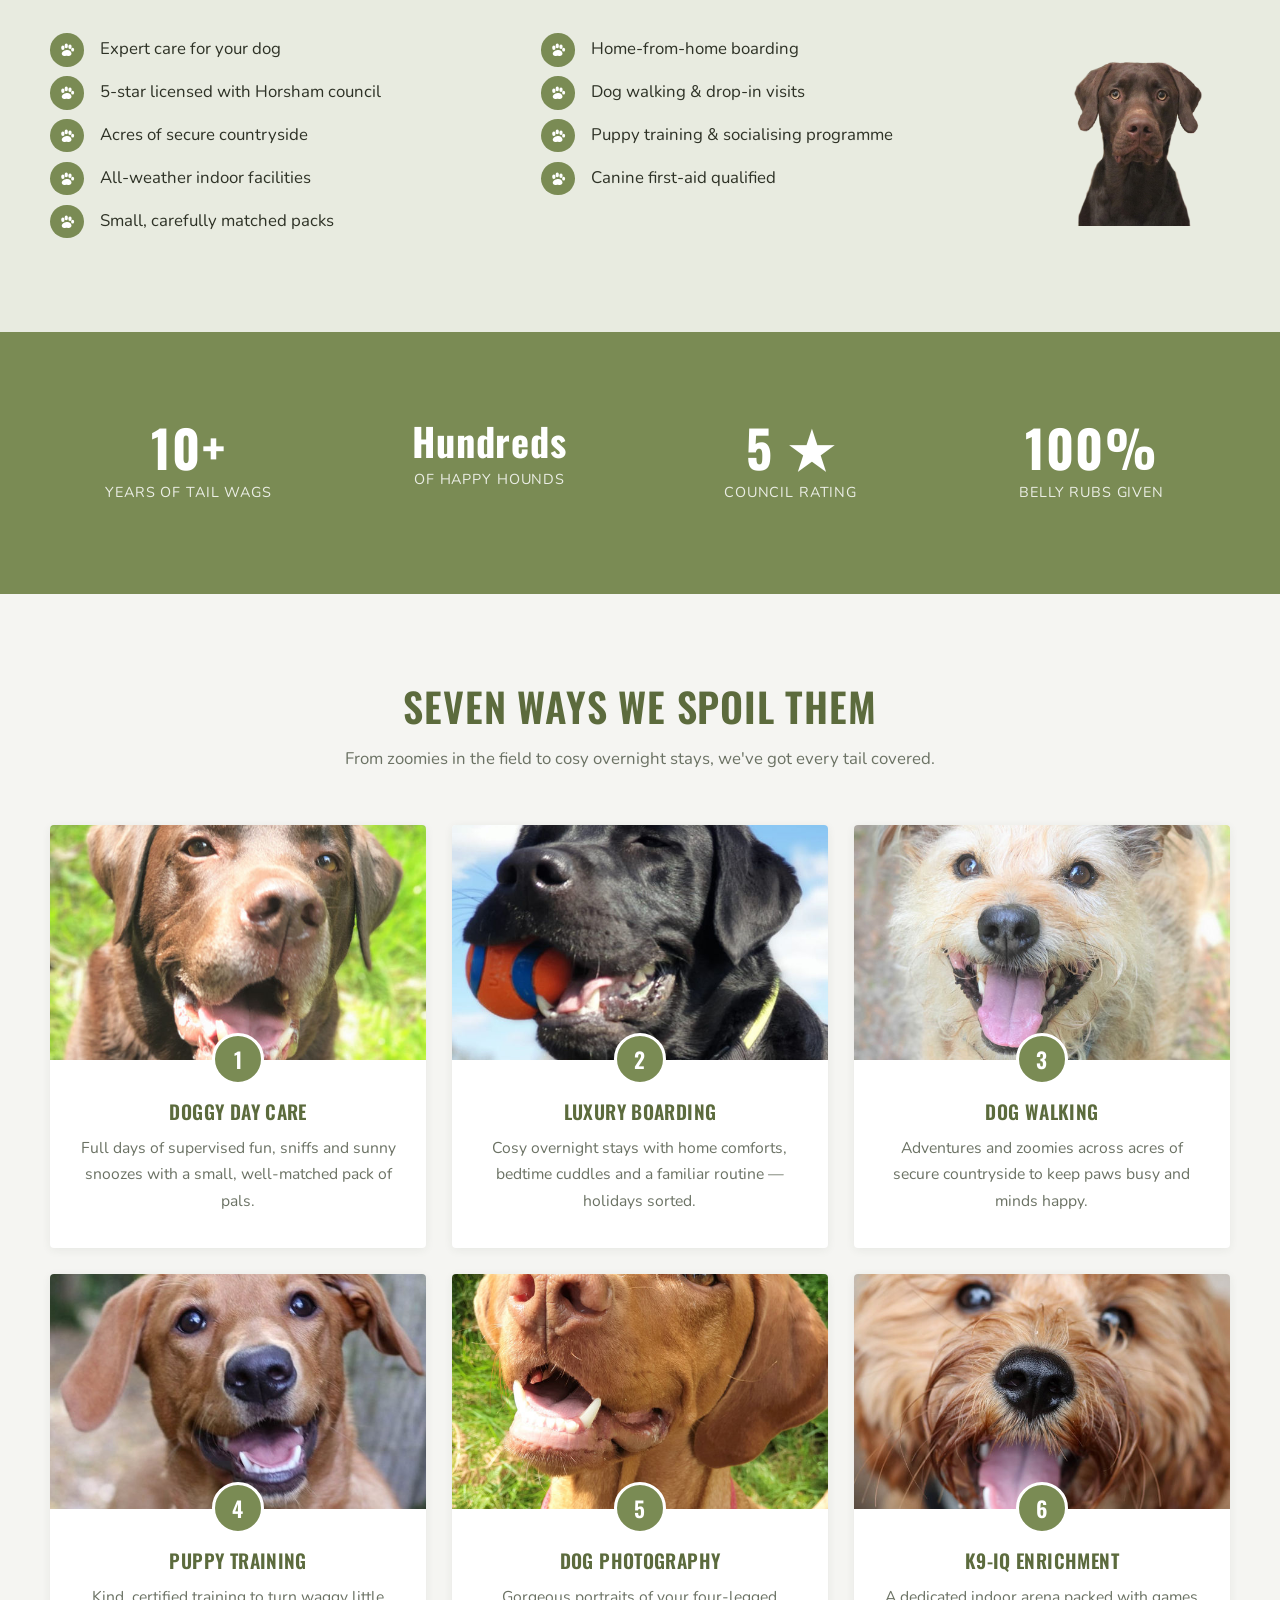
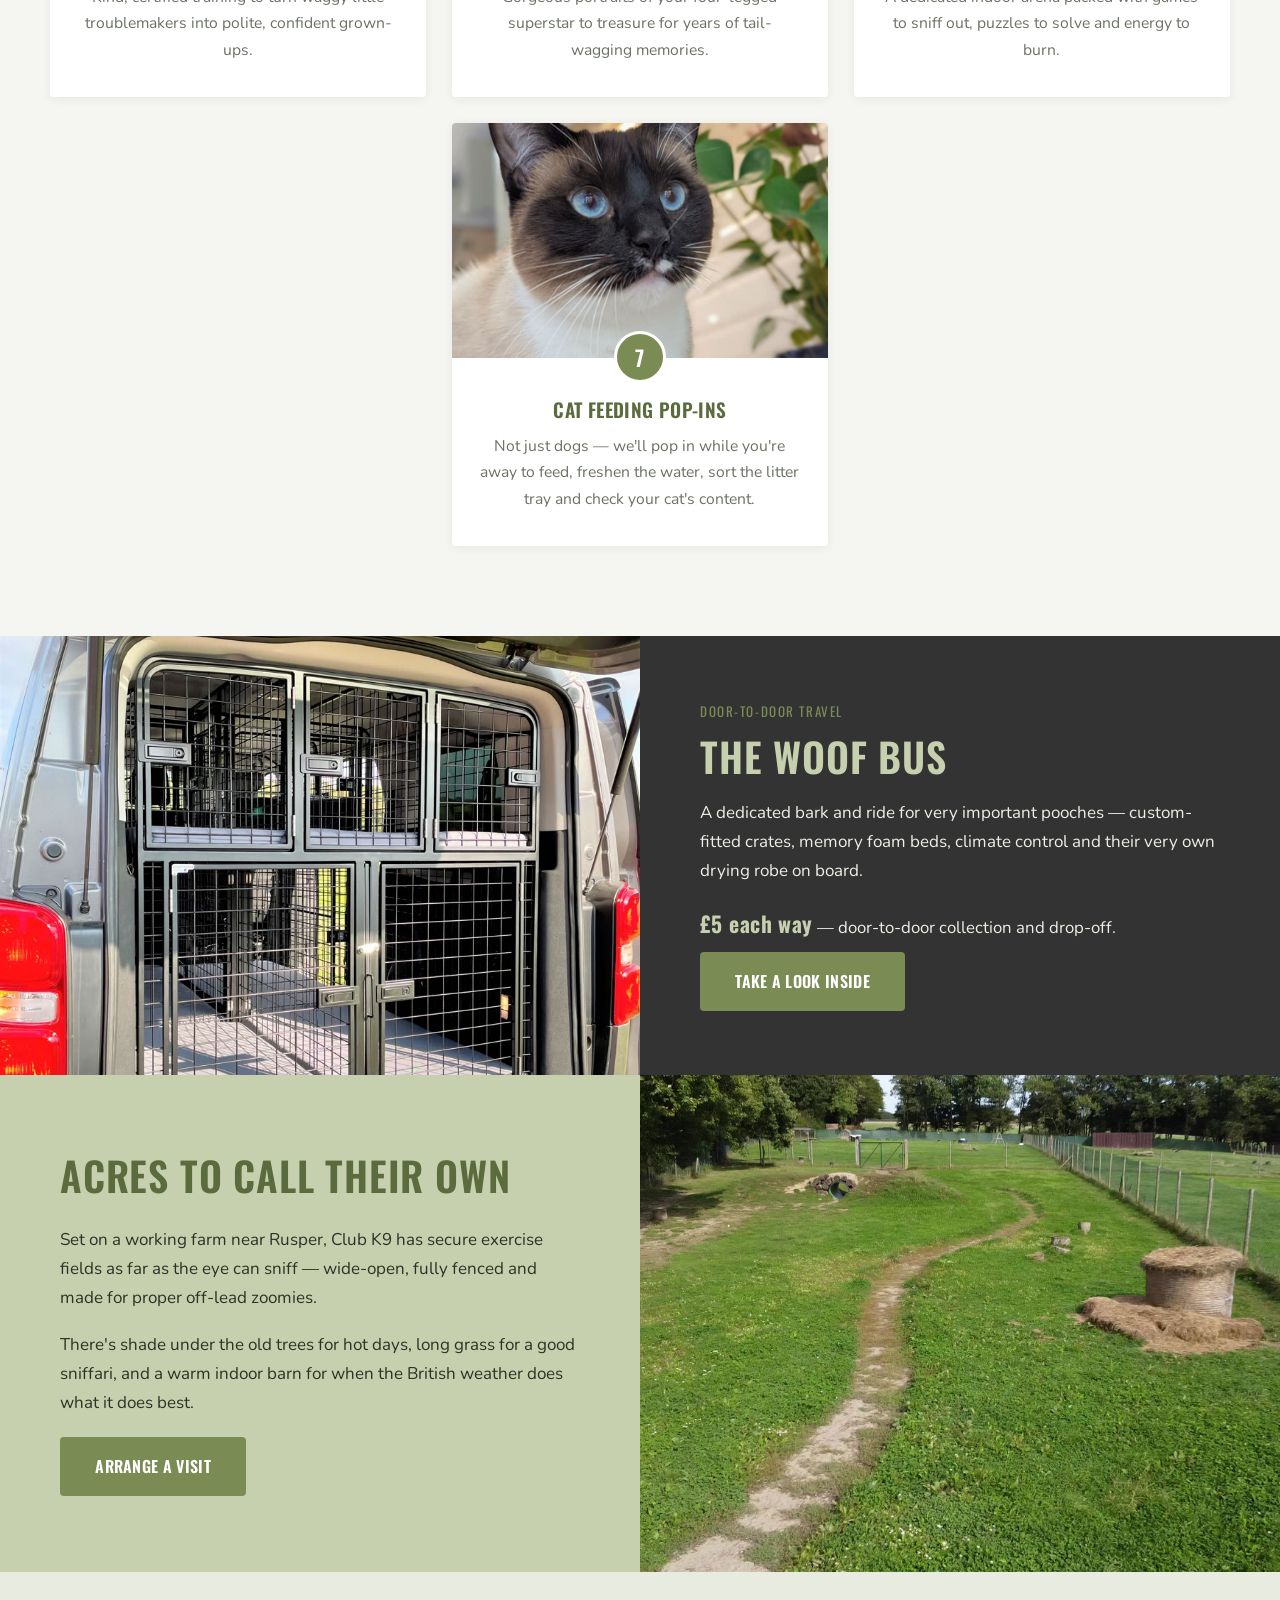
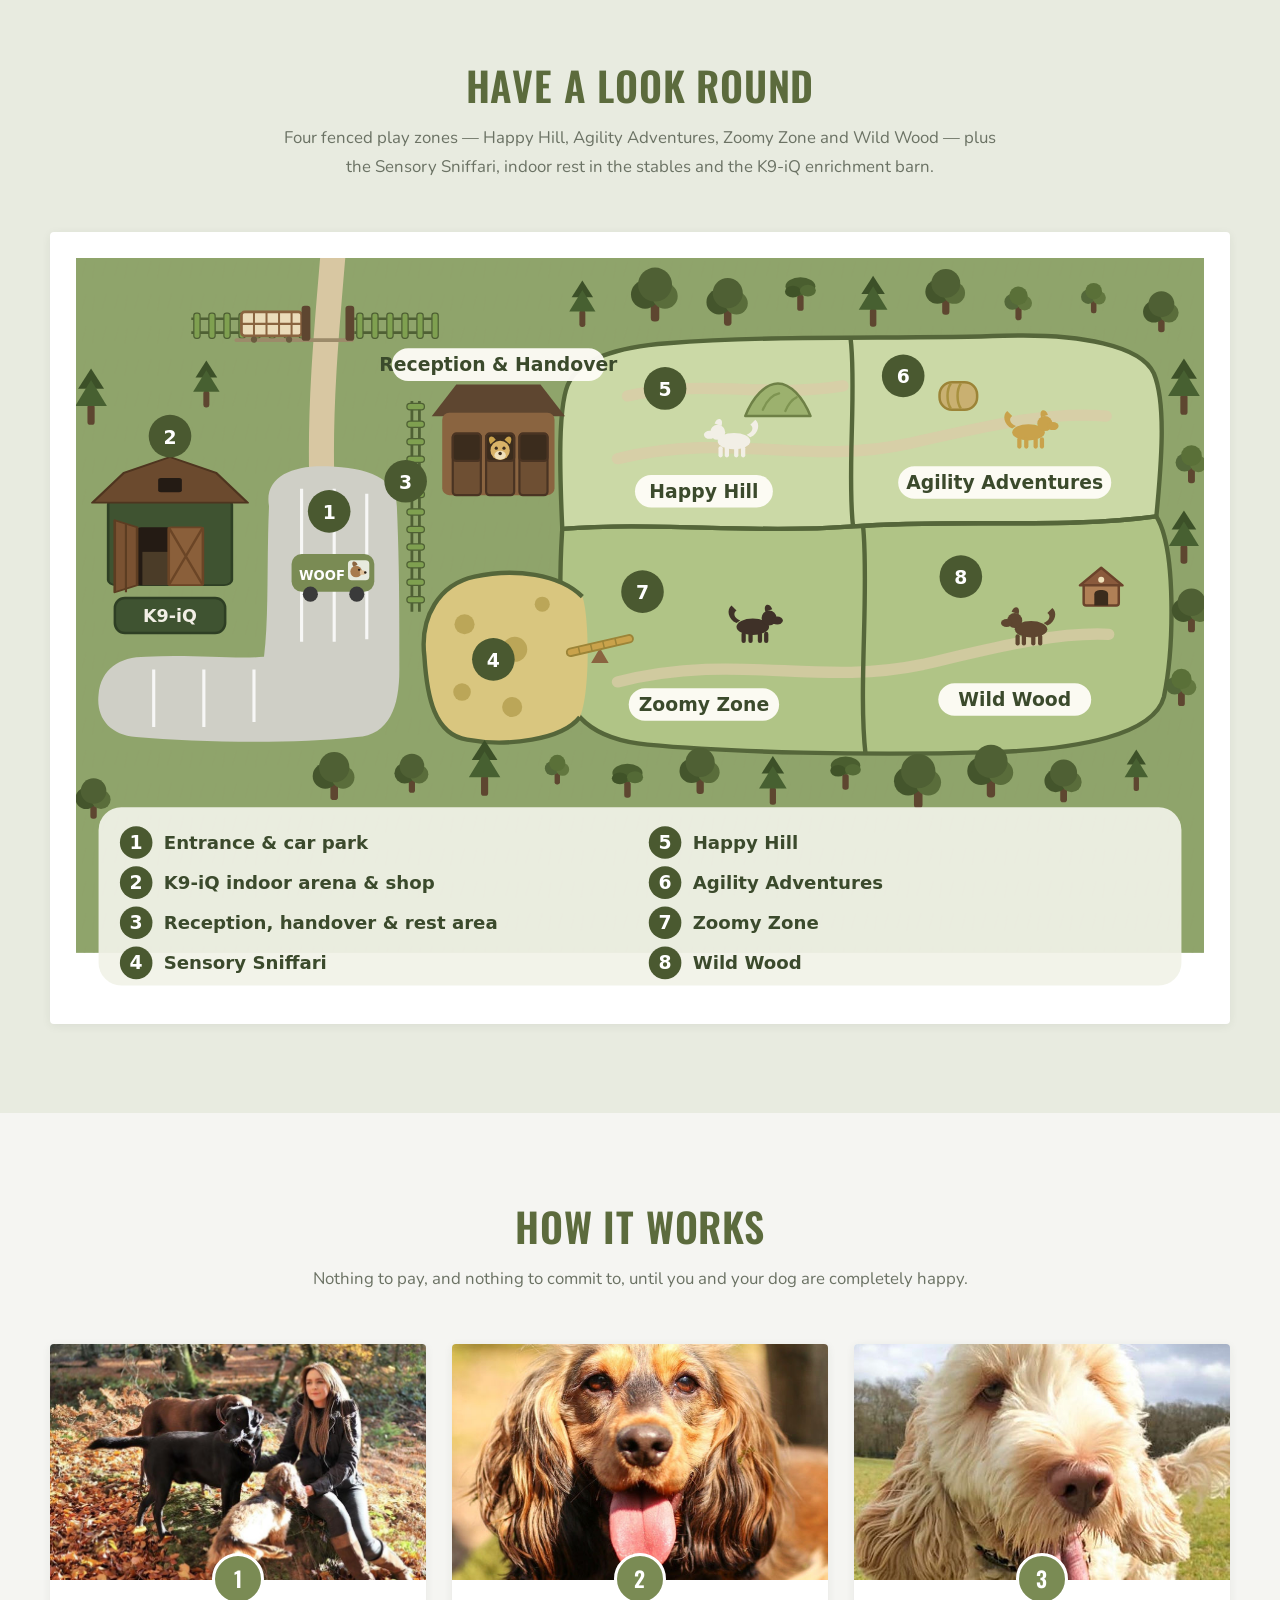
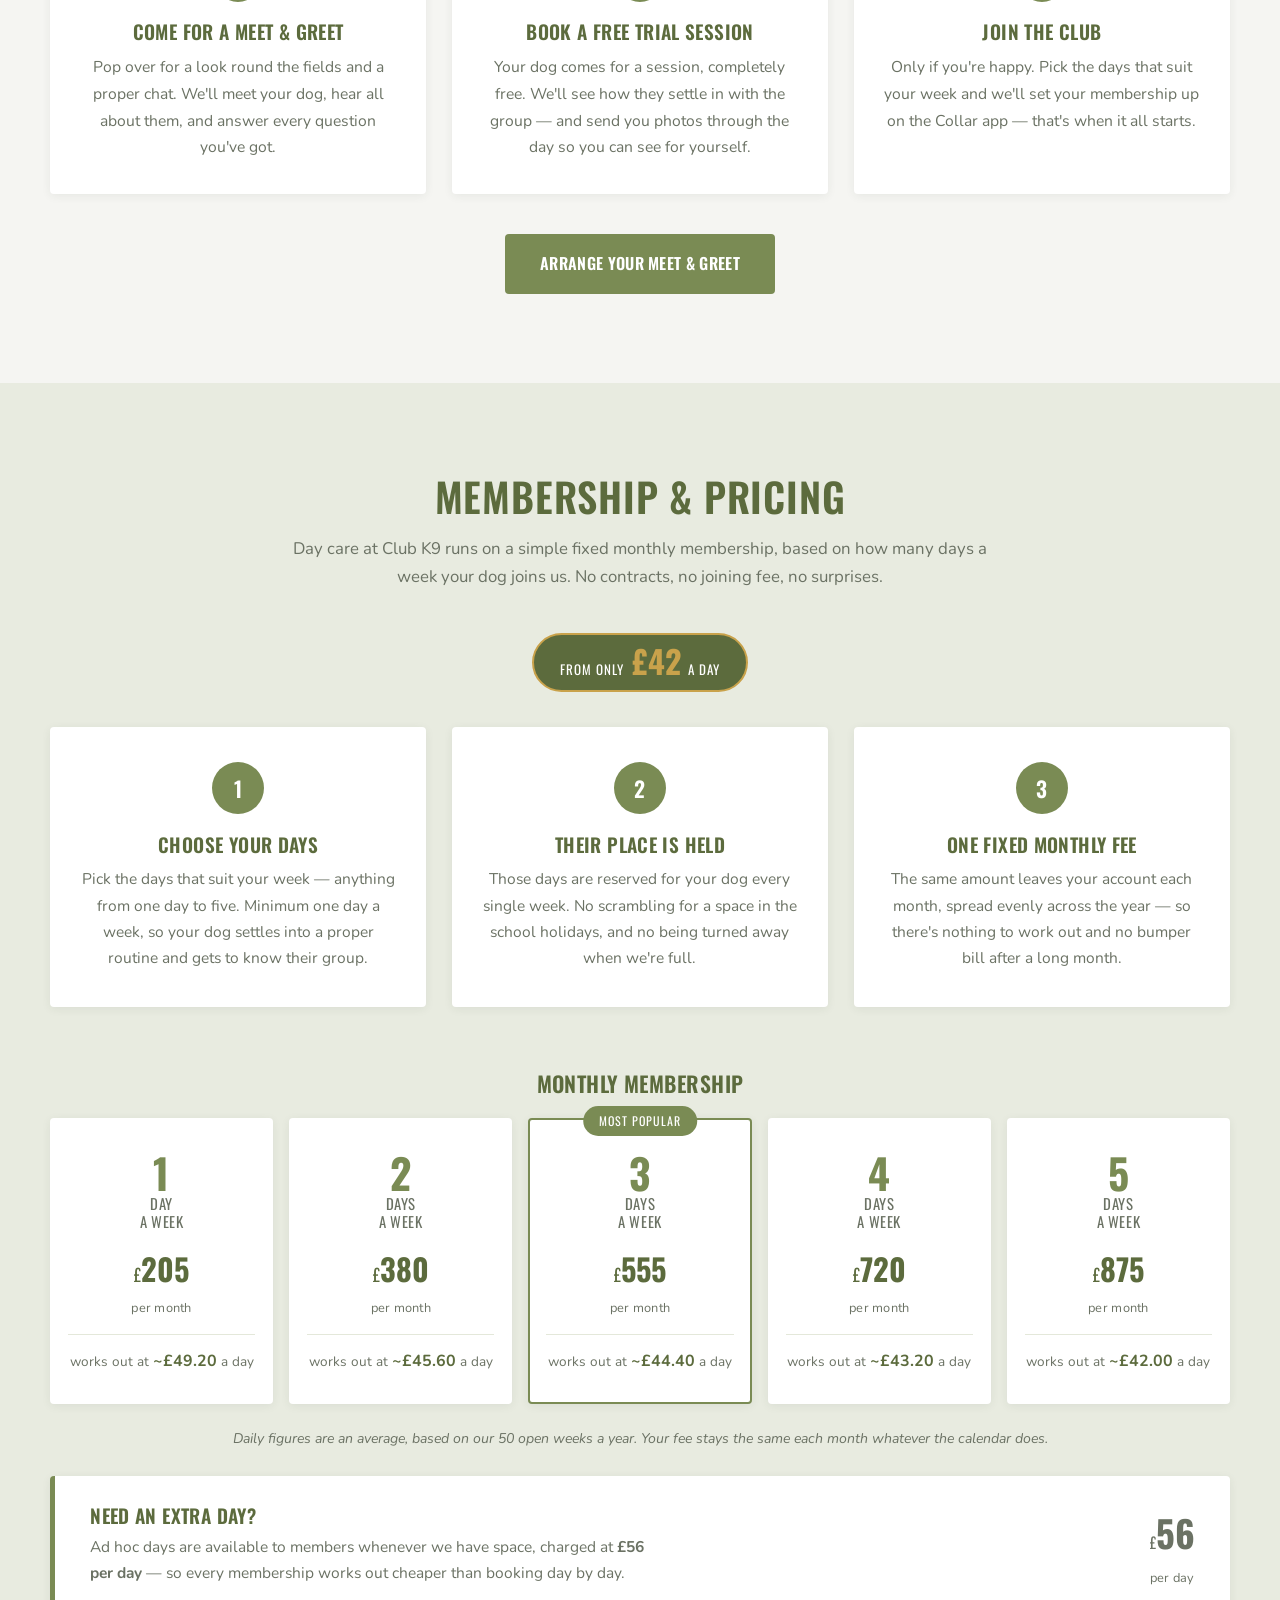
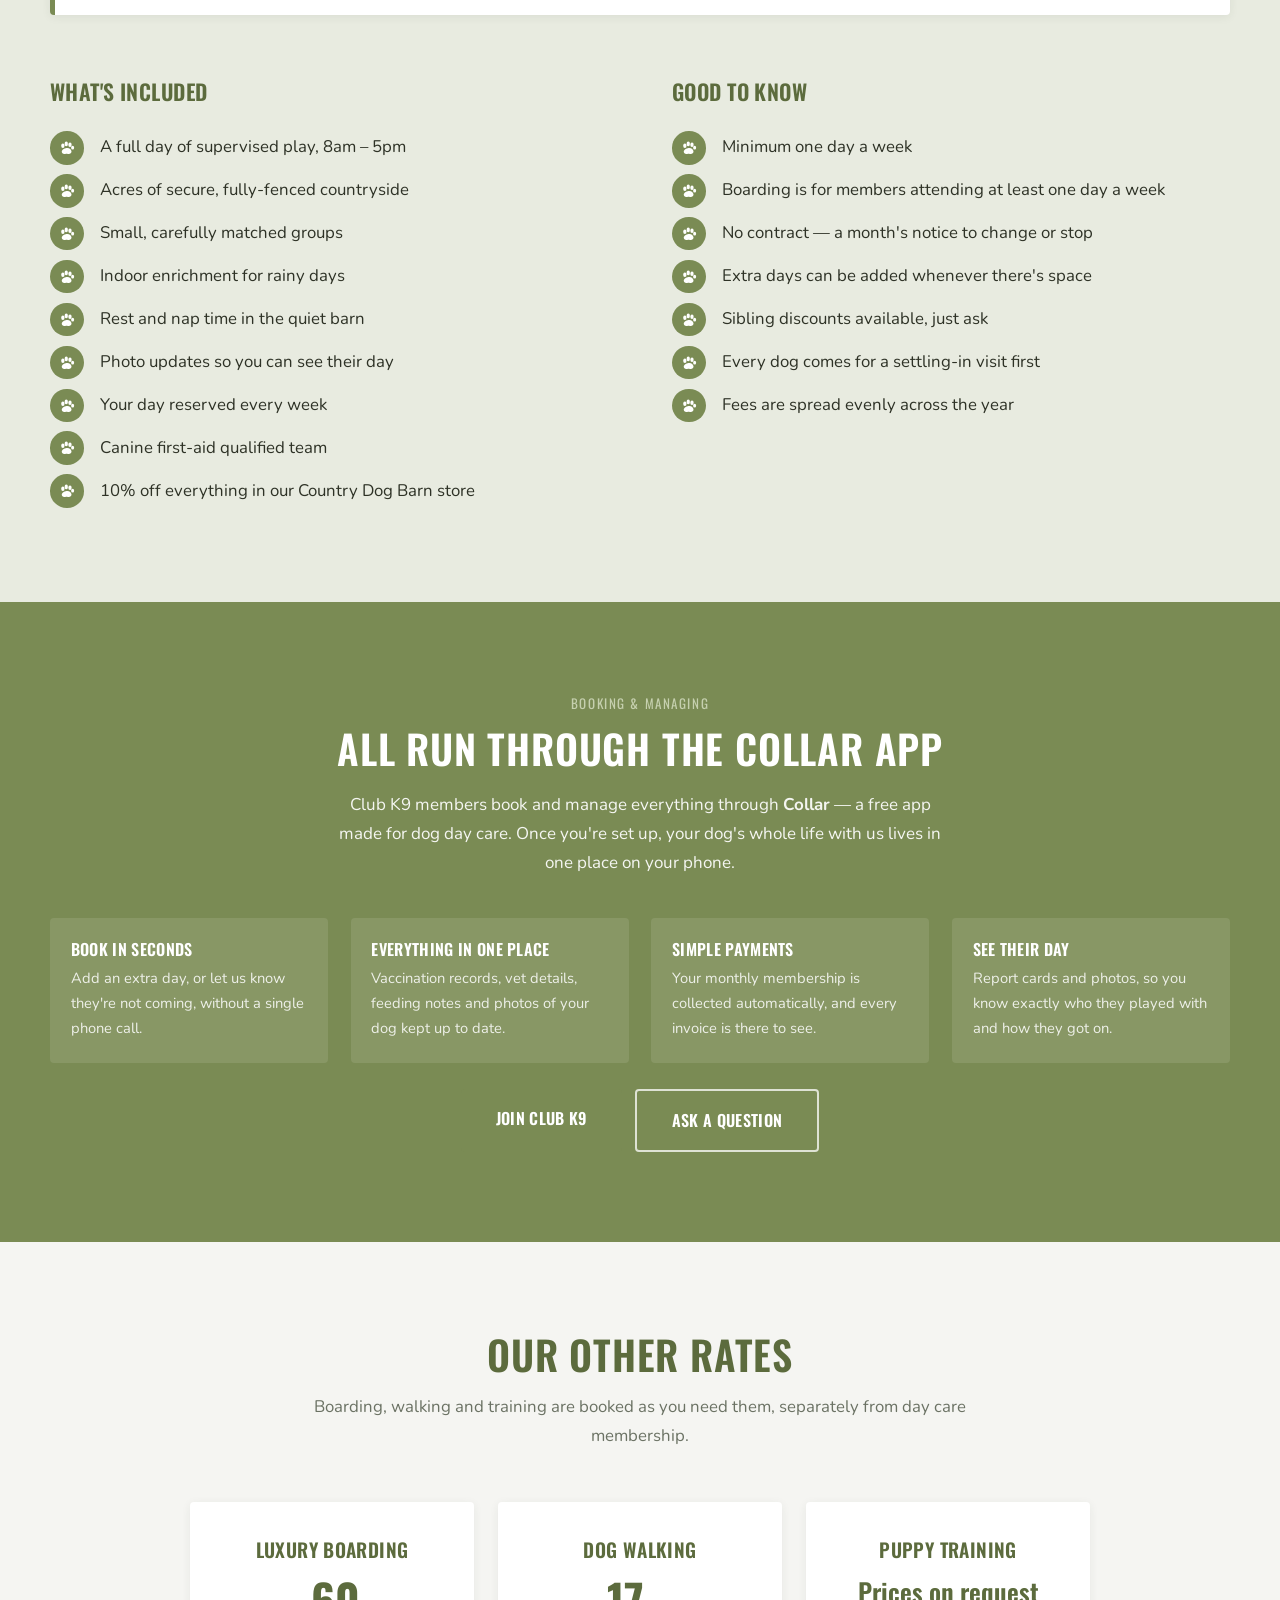
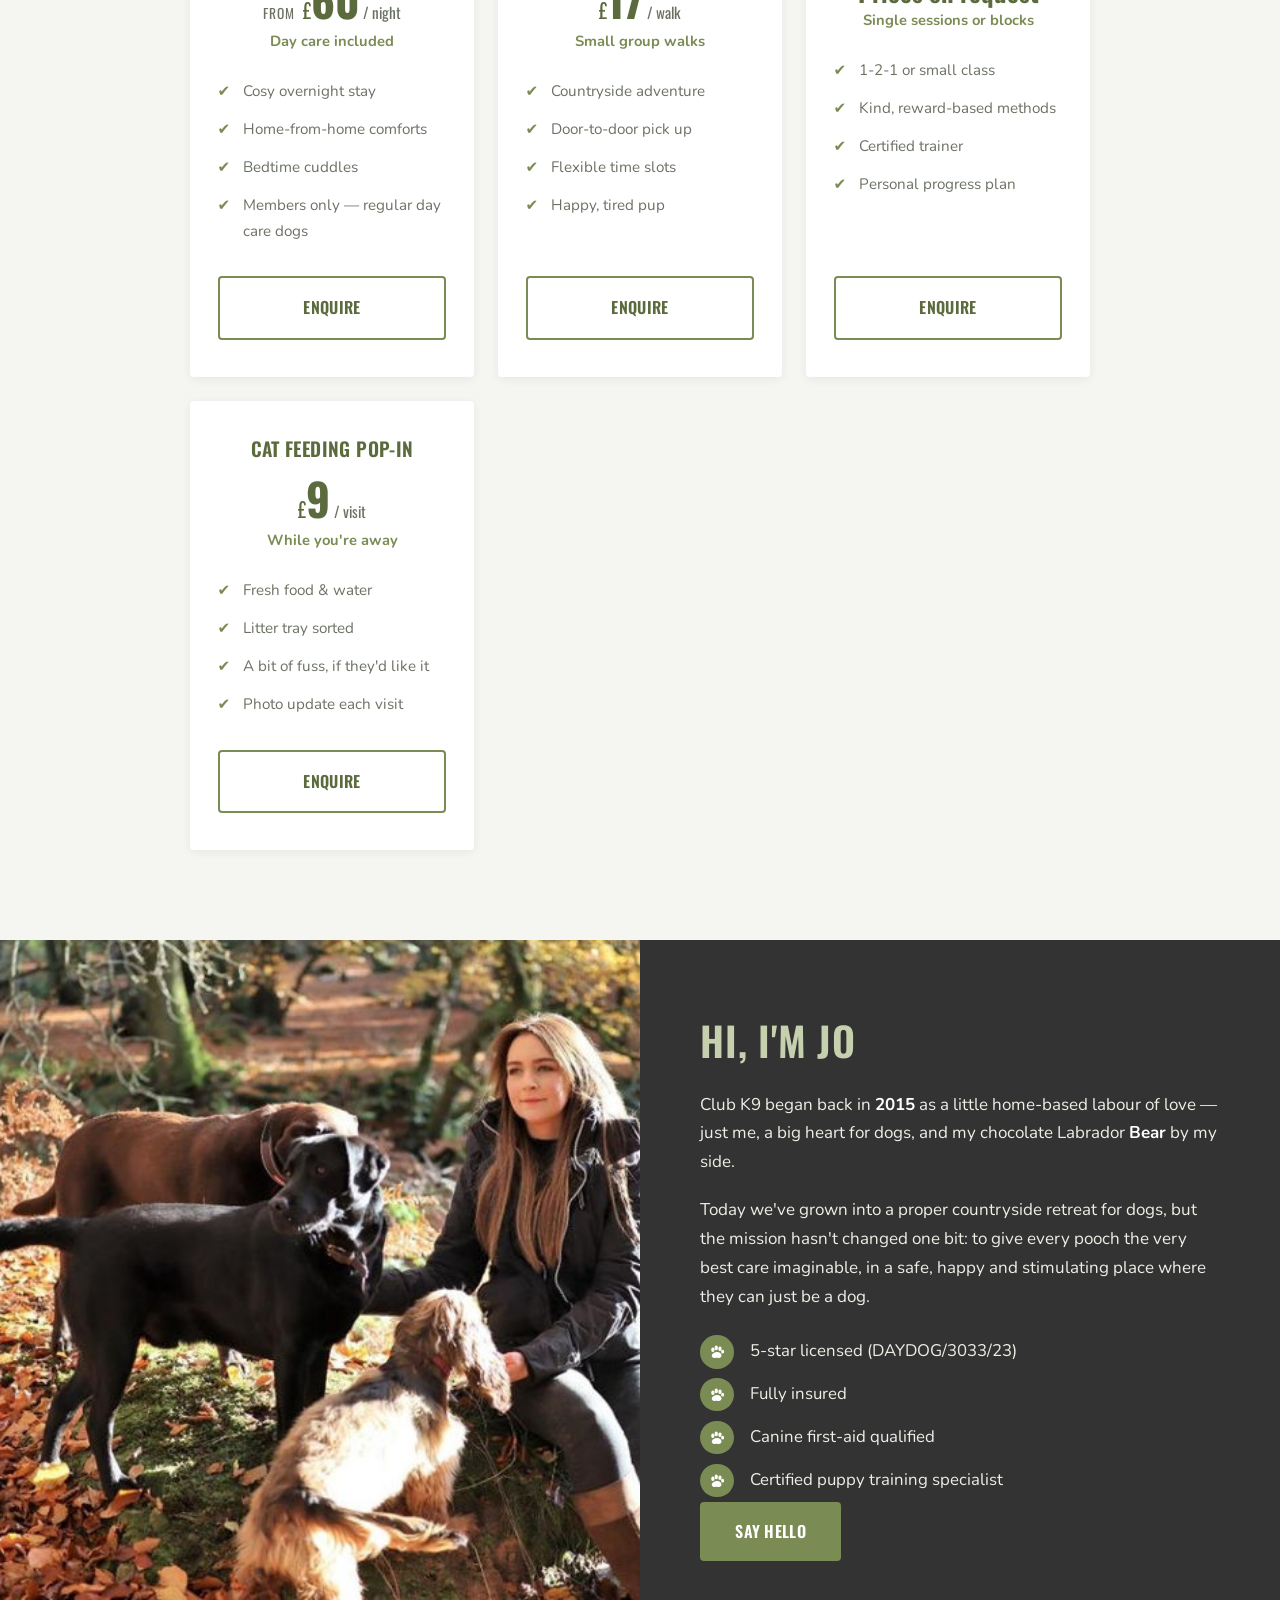
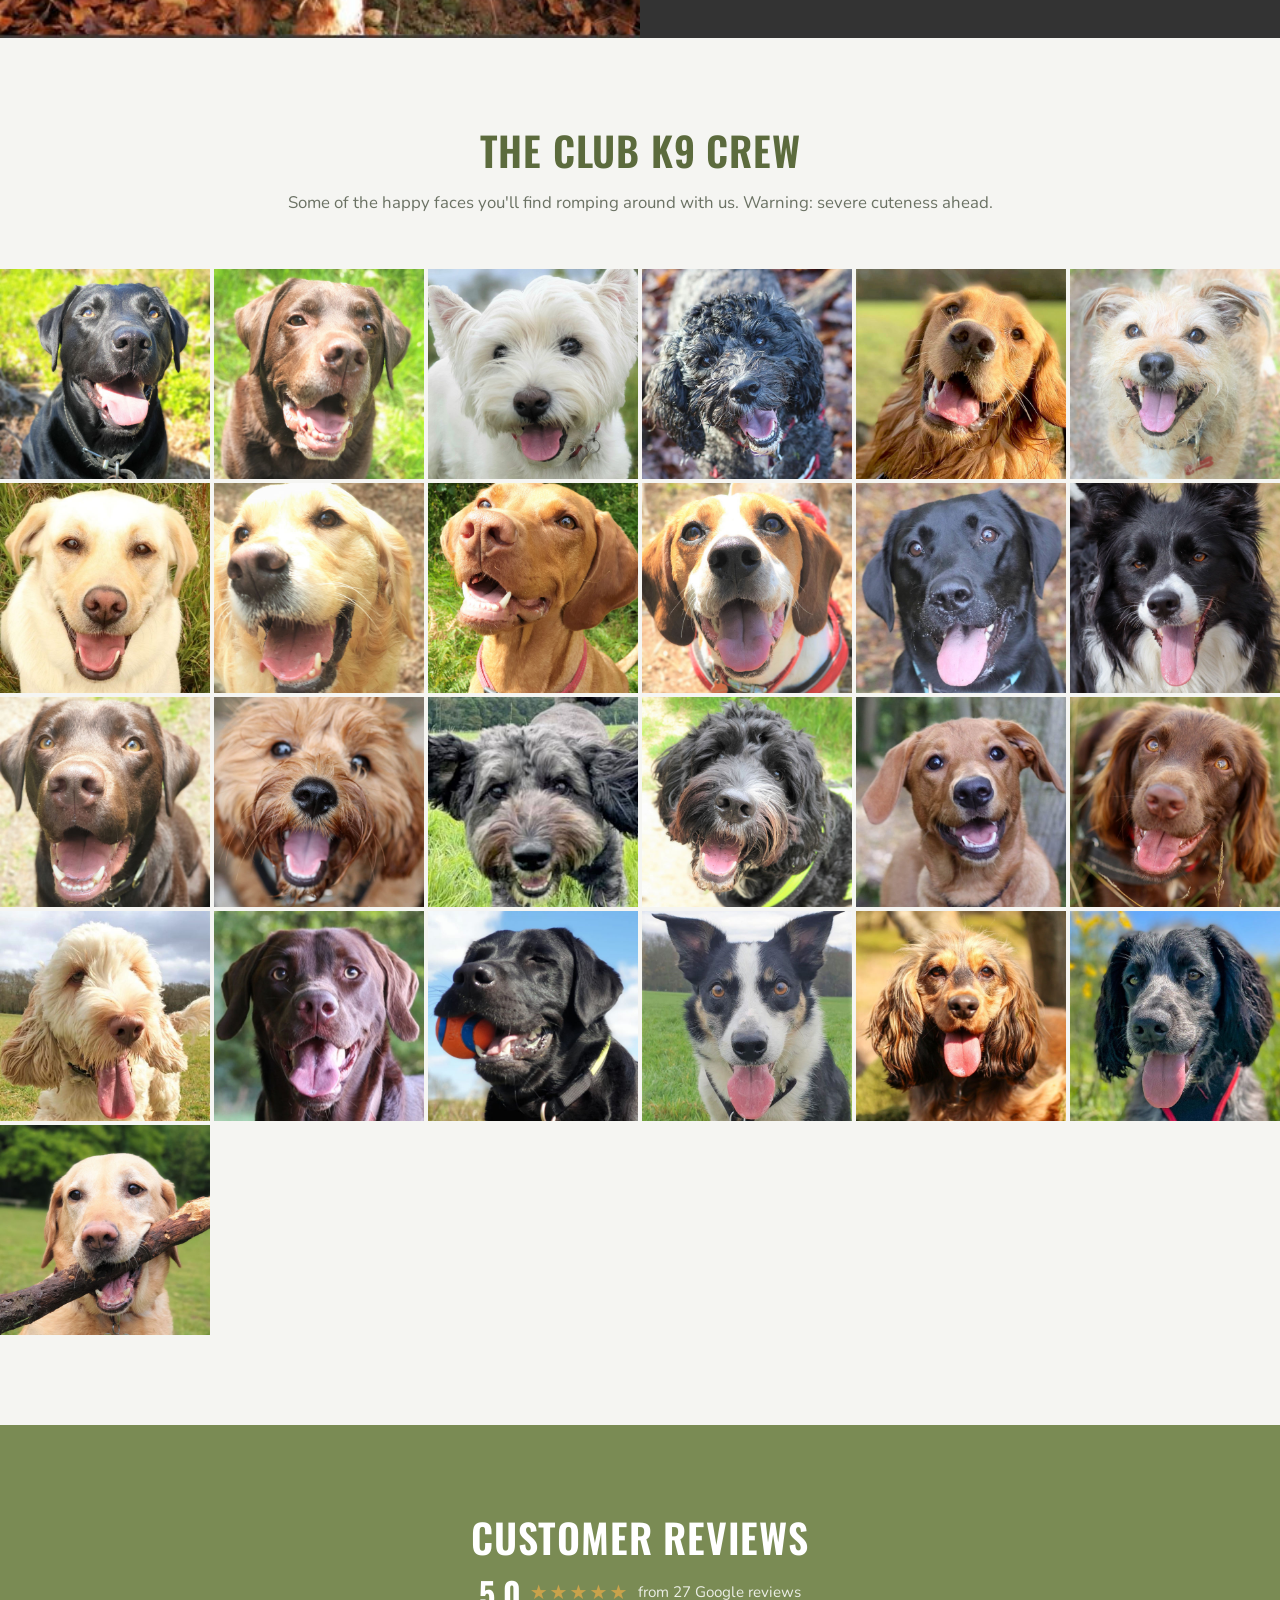
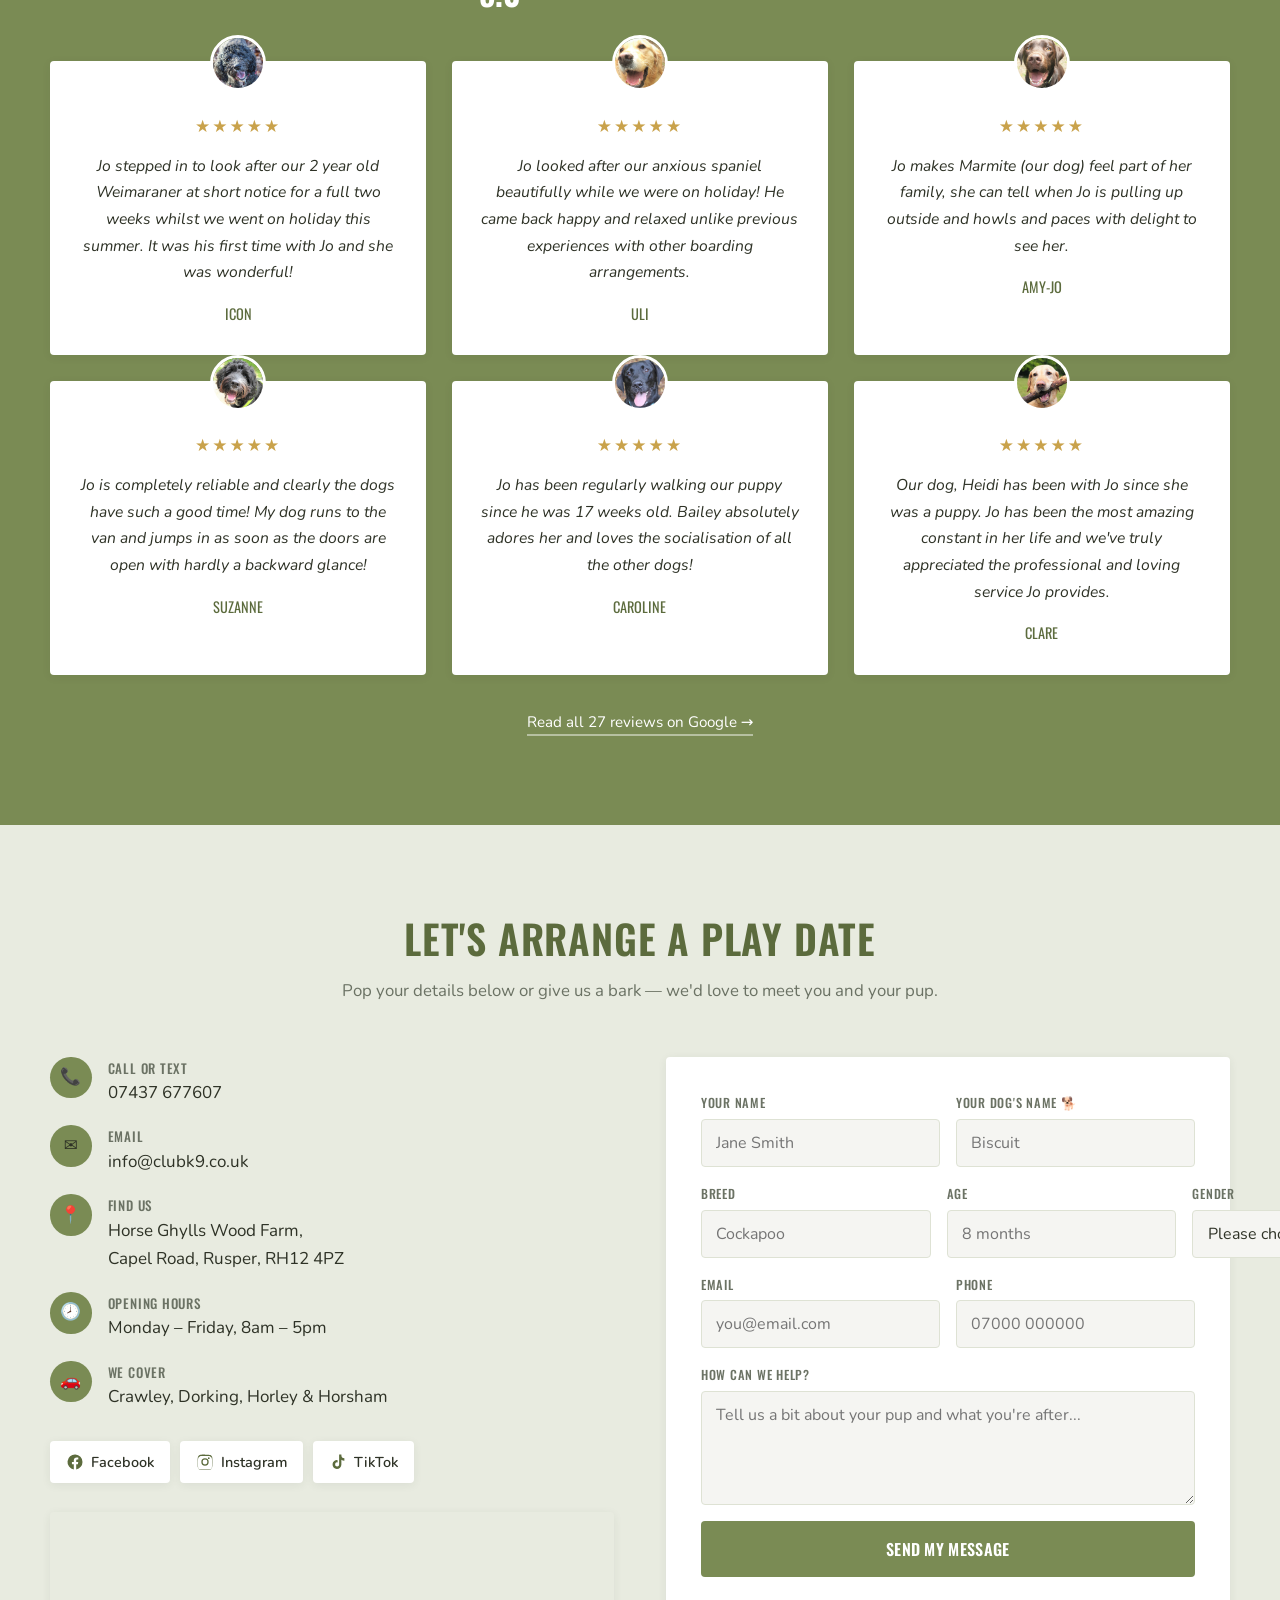
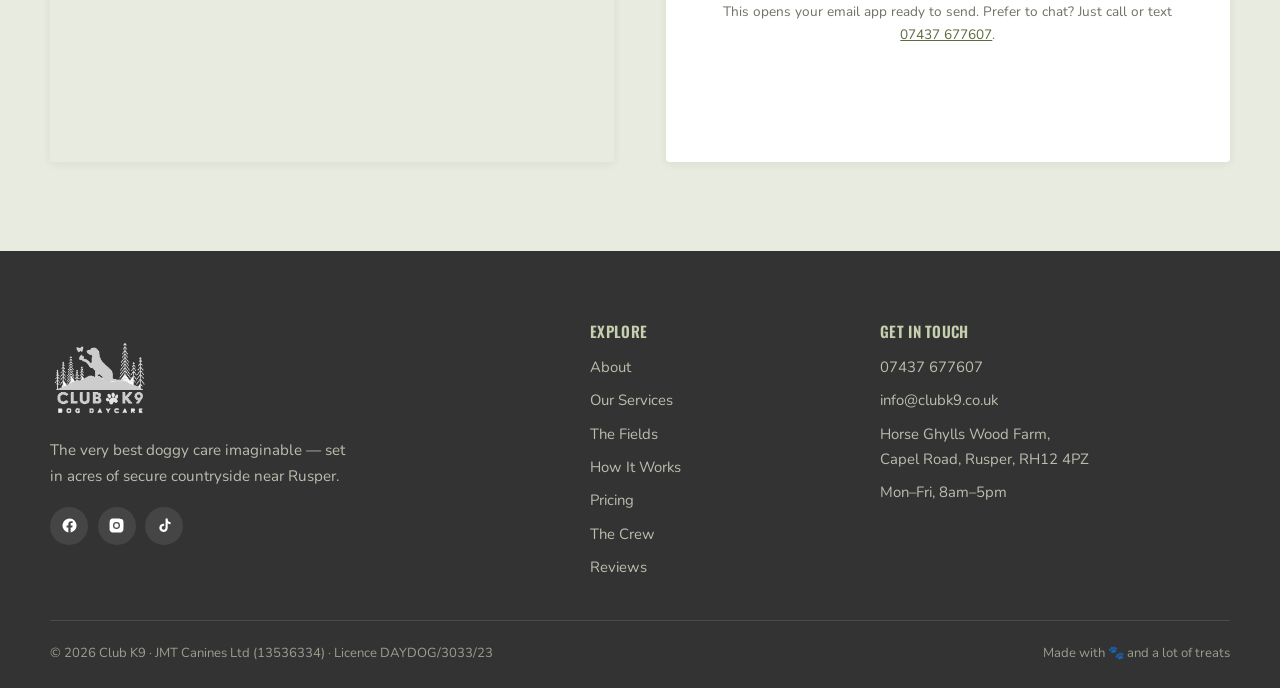
==== commit c91b3aa3: "Cat Feeding card: use Jo's cat photo - images/cat-01.jpg from the original in Downloads, cropped to " ====
--- a/index.html
+++ b/index.html
@@ -228,10 +228,7 @@
       </article>
 
       <article class="service-card service-card--photo reveal">
-        <!-- EDIT: send me a cat photo and I'll drop it in here -->
-        <div class="svc-photo svc-photo-blank" aria-hidden="true">
-          <svg viewBox="0 0 24 24"><ellipse cx="6.5" cy="9" rx="2.2" ry="3"/><ellipse cx="11" cy="6.5" rx="2.2" ry="3.2"/><ellipse cx="16" cy="7.5" rx="2.2" ry="3"/><ellipse cx="19.5" cy="11.5" rx="2" ry="2.6"/><path d="M12.5 12c2.8 0 5.5 2.2 5.5 4.8 0 2-1.6 3.2-3.6 3.2-1.2 0-1.6-.5-3-.5s-1.8.5-3 .5c-2 0-3.4-1.2-3.4-3.2C5 14.2 9.7 12 12.5 12z"/></svg>
-        </div>
+        <div class="svc-photo"><img src="images/cat-01.jpg" alt="A blue-eyed Siamese cat" loading="lazy" /></div>
         <span class="svc-num">7</span>
         <div class="svc-body">
           <h3>Cat Feeding Pop-Ins</h3>
--- a/styles.css
+++ b/styles.css
@@ -485,9 +485,7 @@
   border: 3px solid var(--white);
 }
 .svc-body { padding: 0 1.7rem 2.1rem; }
-/* stand-in panel where there is no photo yet */
-.svc-photo-blank { display: grid; place-items: center; background: var(--sage); }
-.svc-photo-blank svg { width: 62px; height: 62px; fill: var(--olive); opacity: .5; }
+
 .service-card p { color: var(--muted); margin: 0; font-size: .98rem; }
 
 /* ===== split bands (text panel + edge-to-edge photo) ============ */
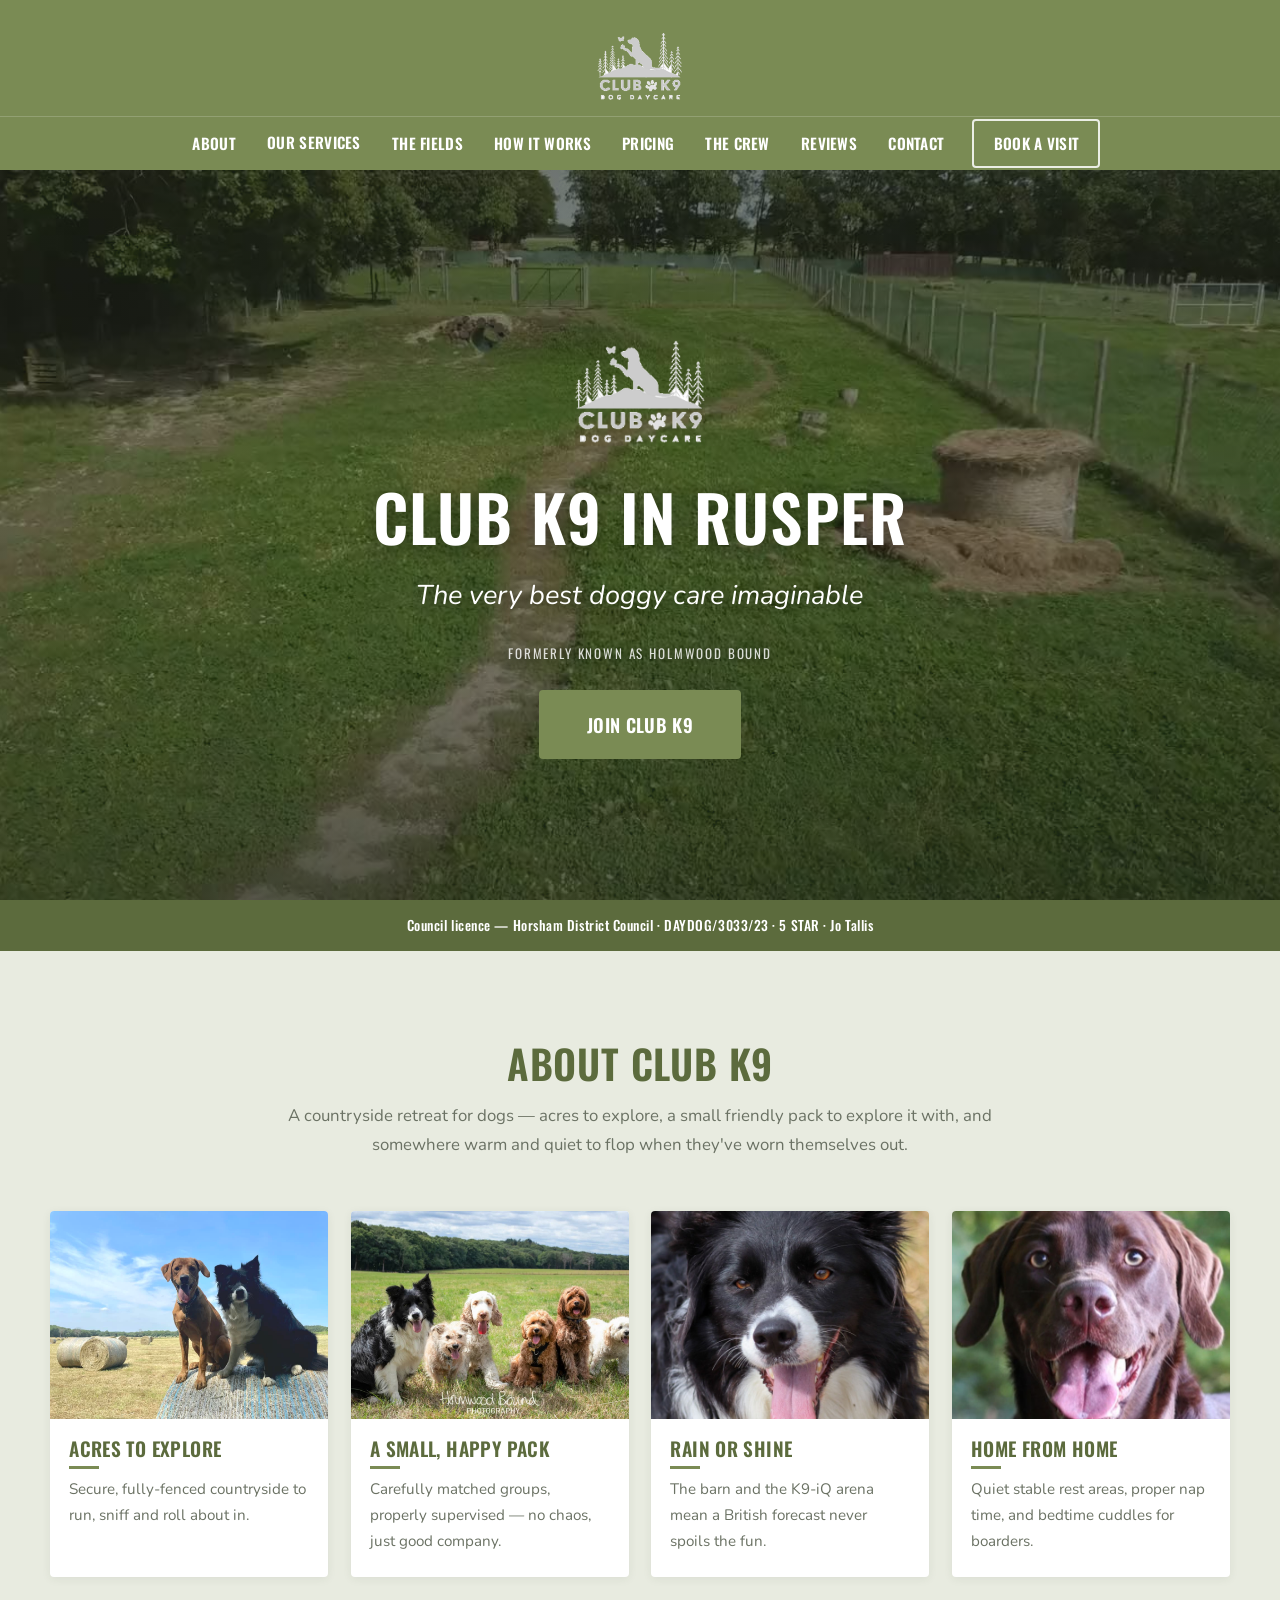
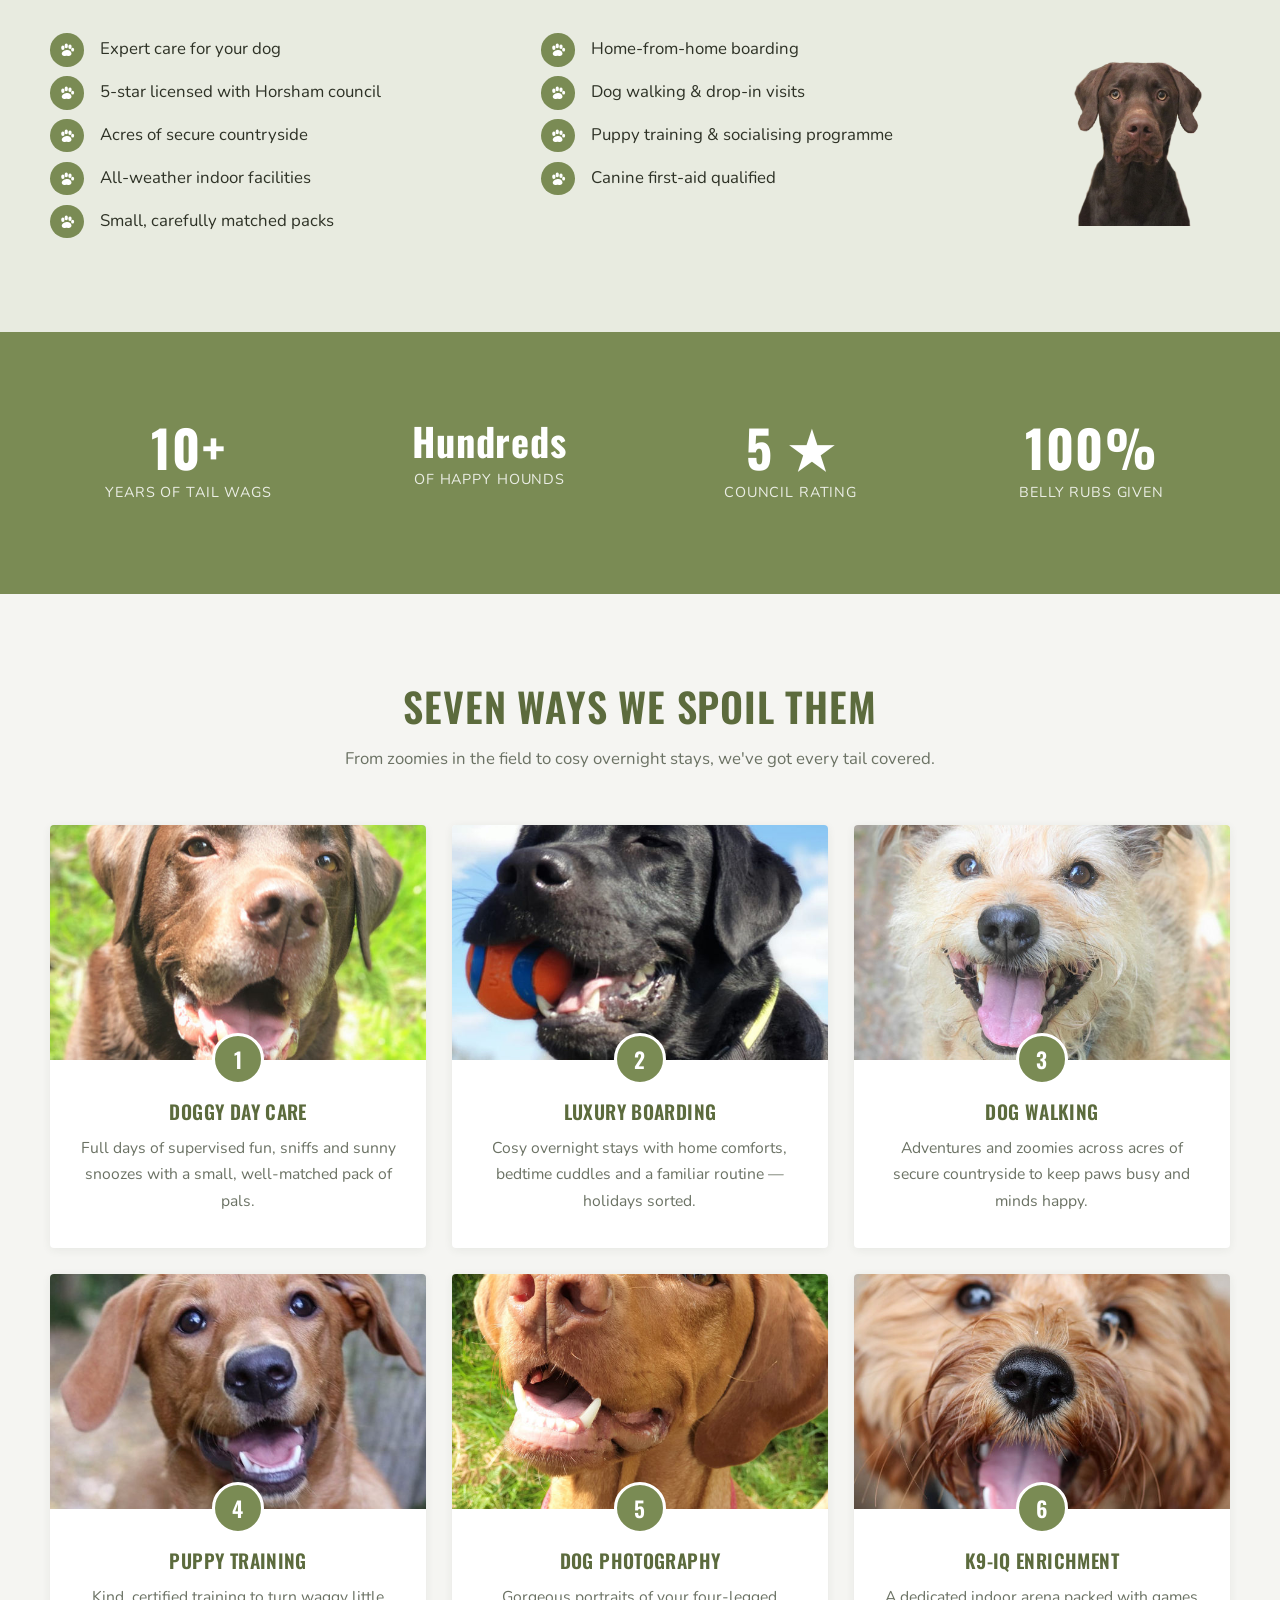
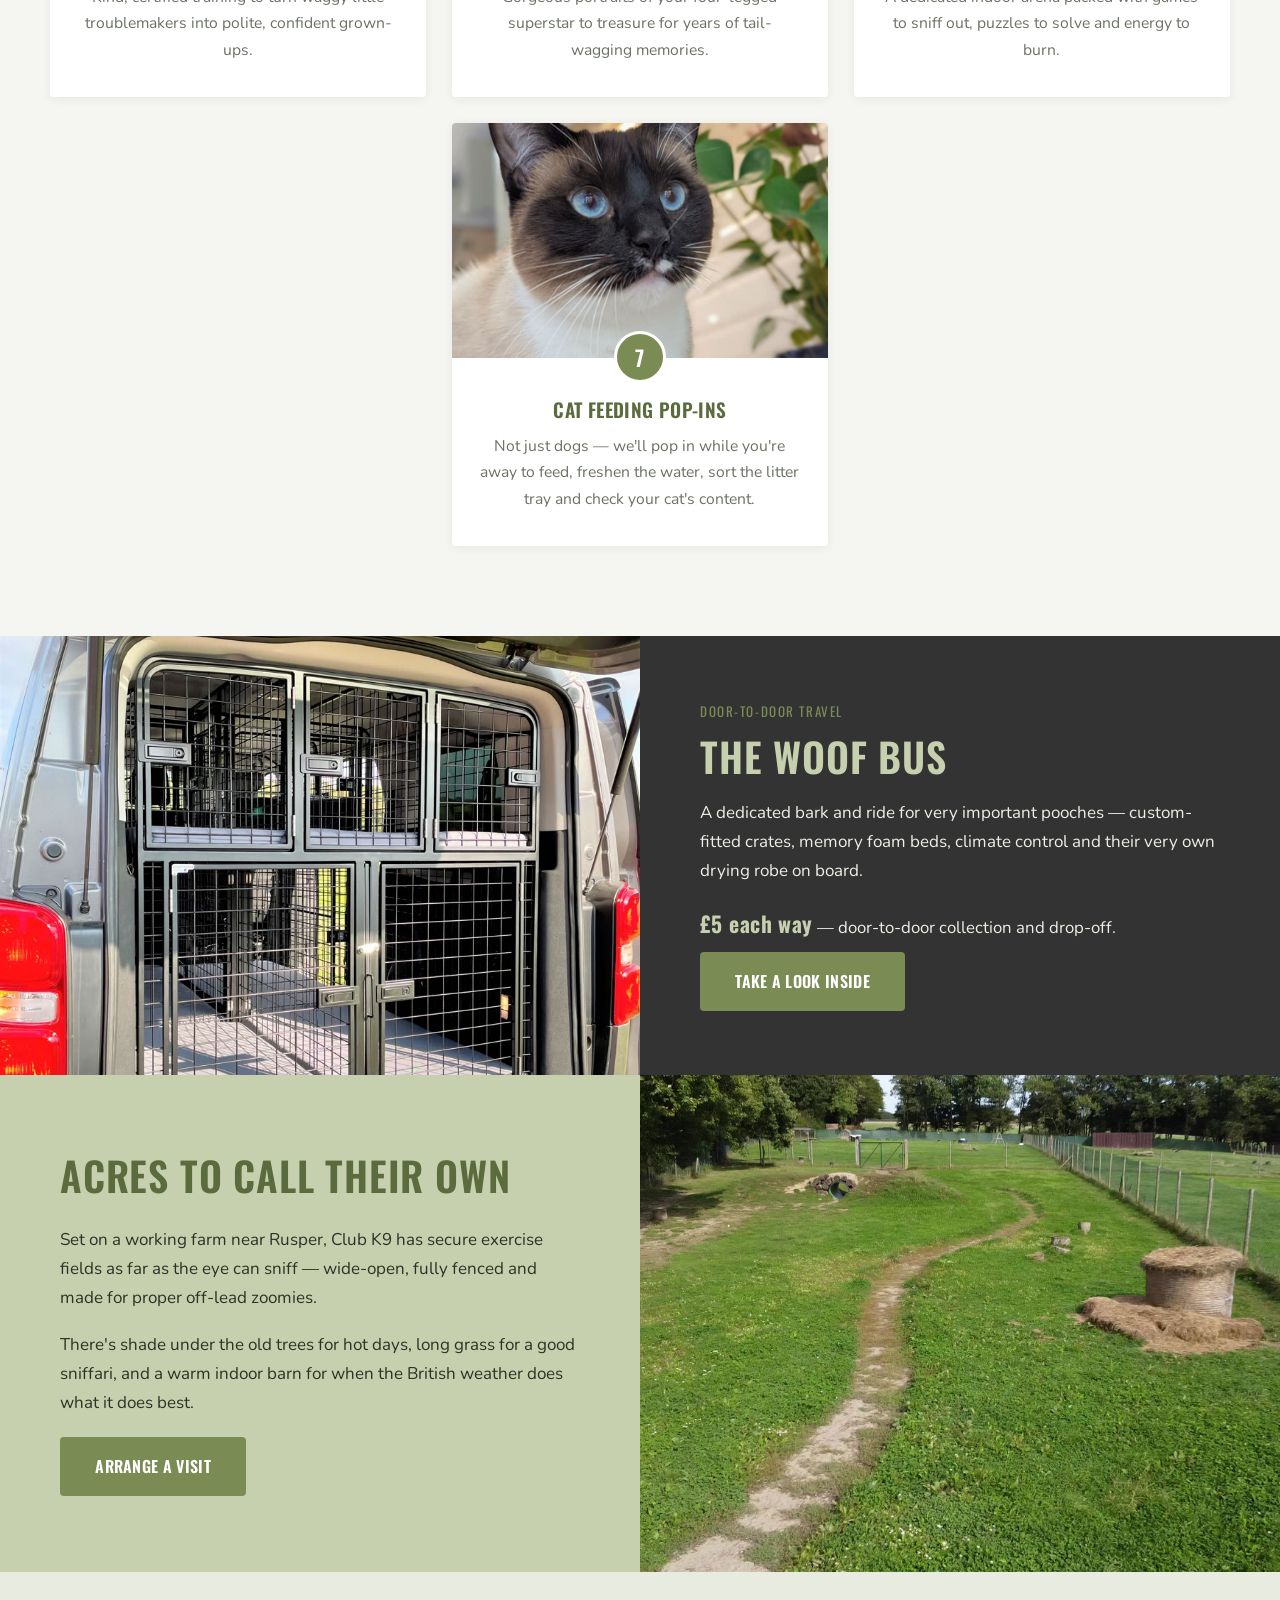
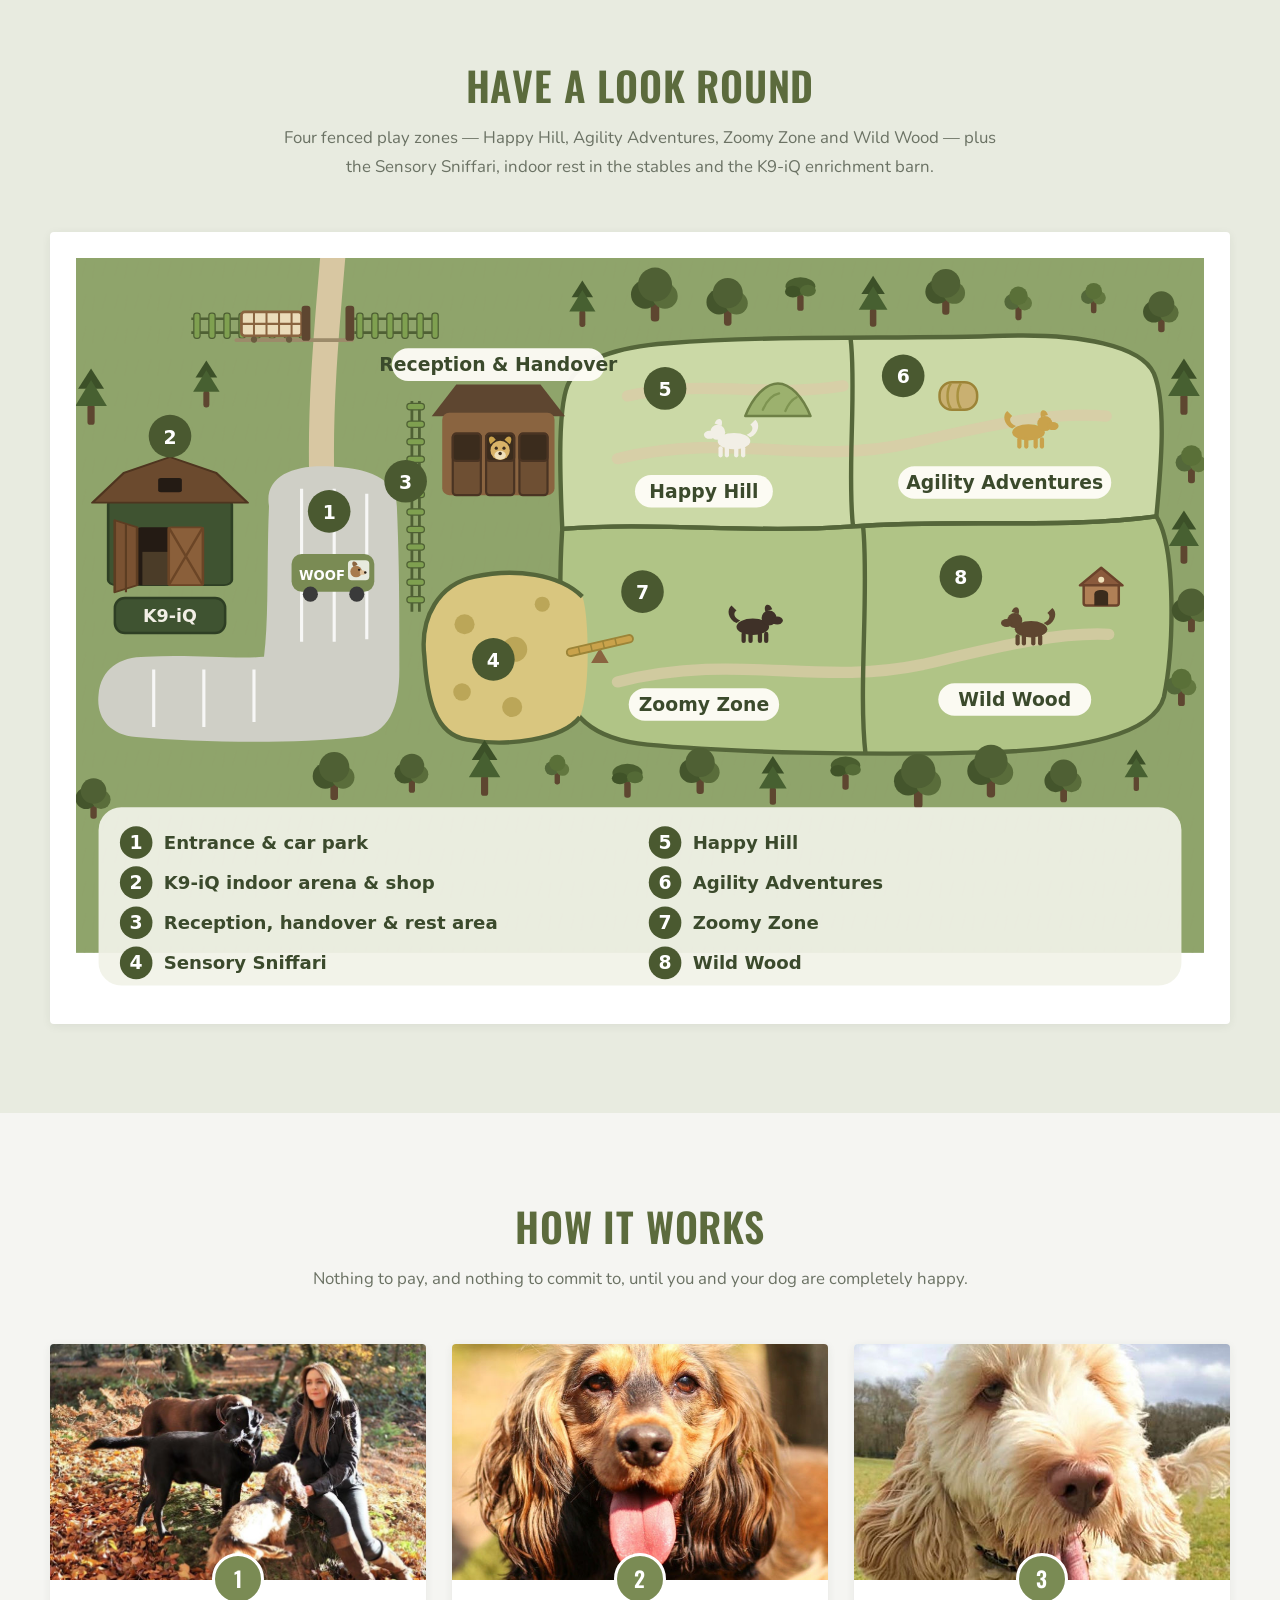
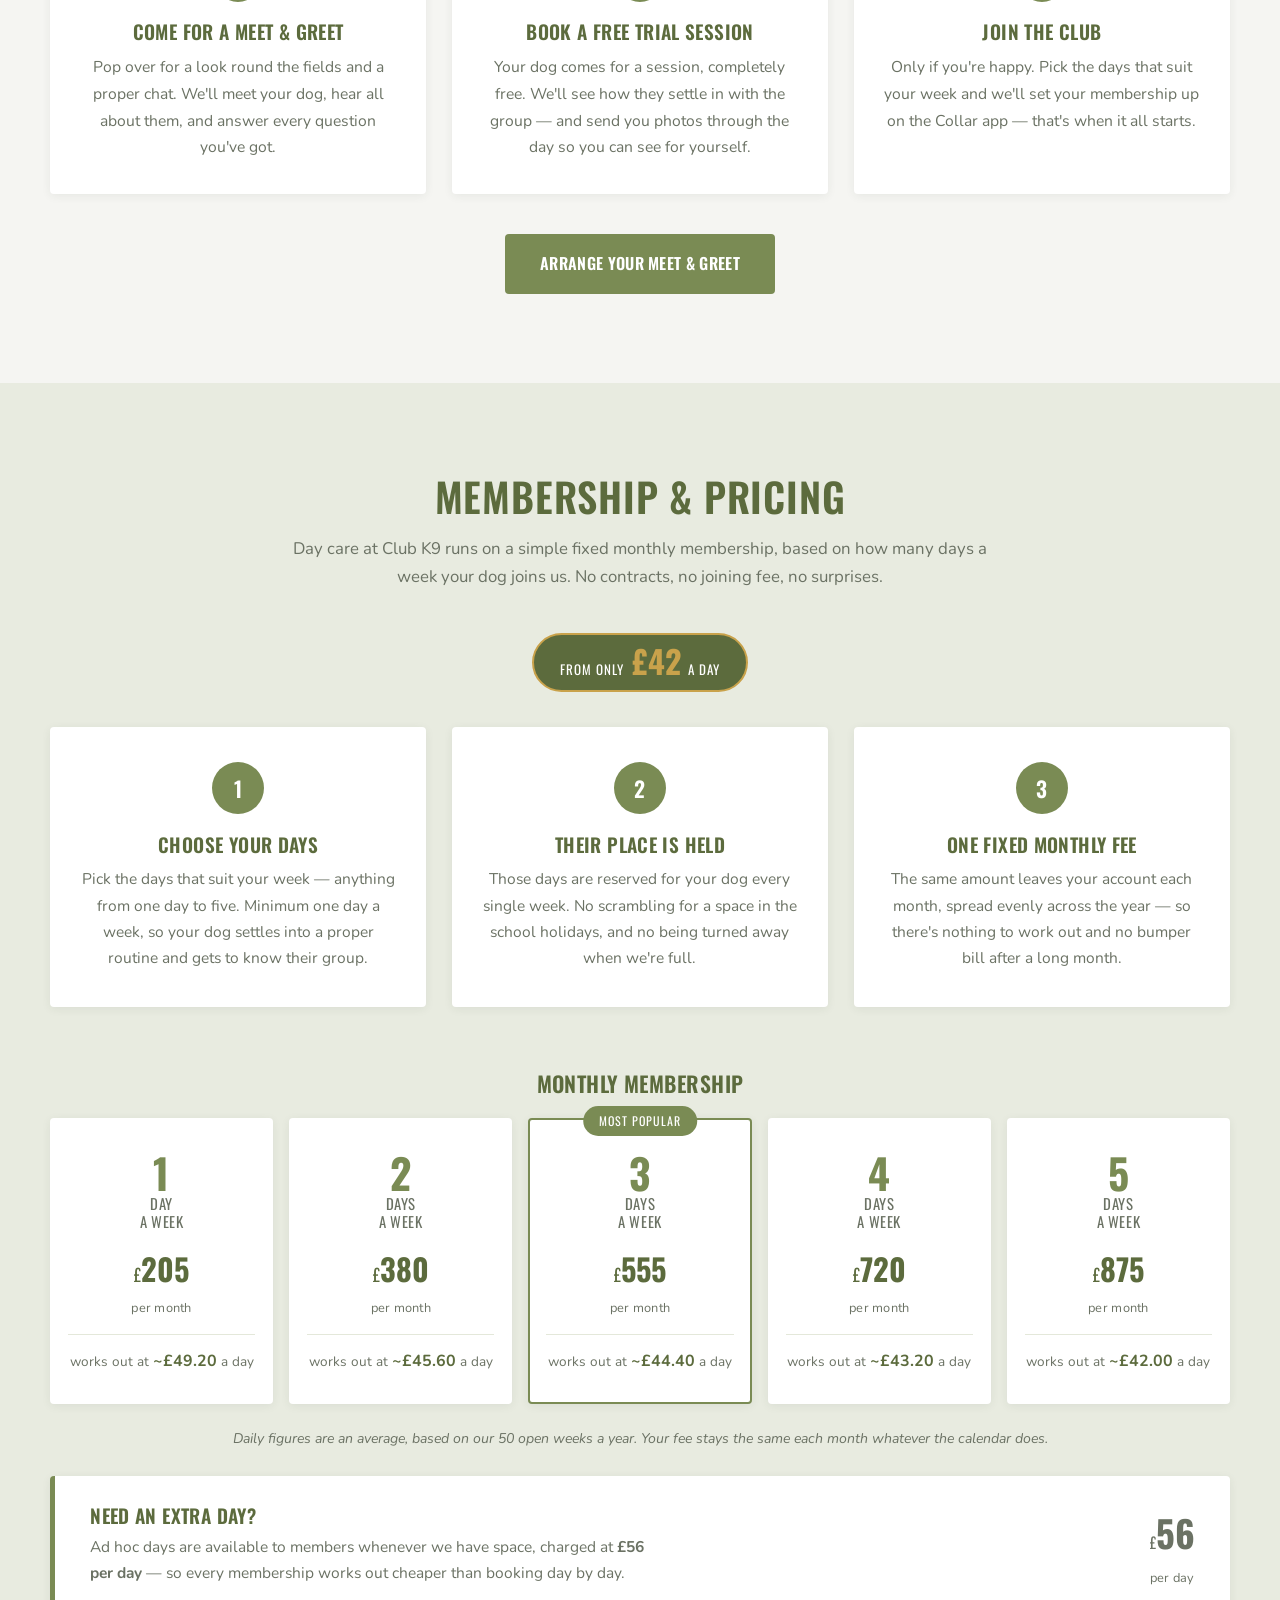
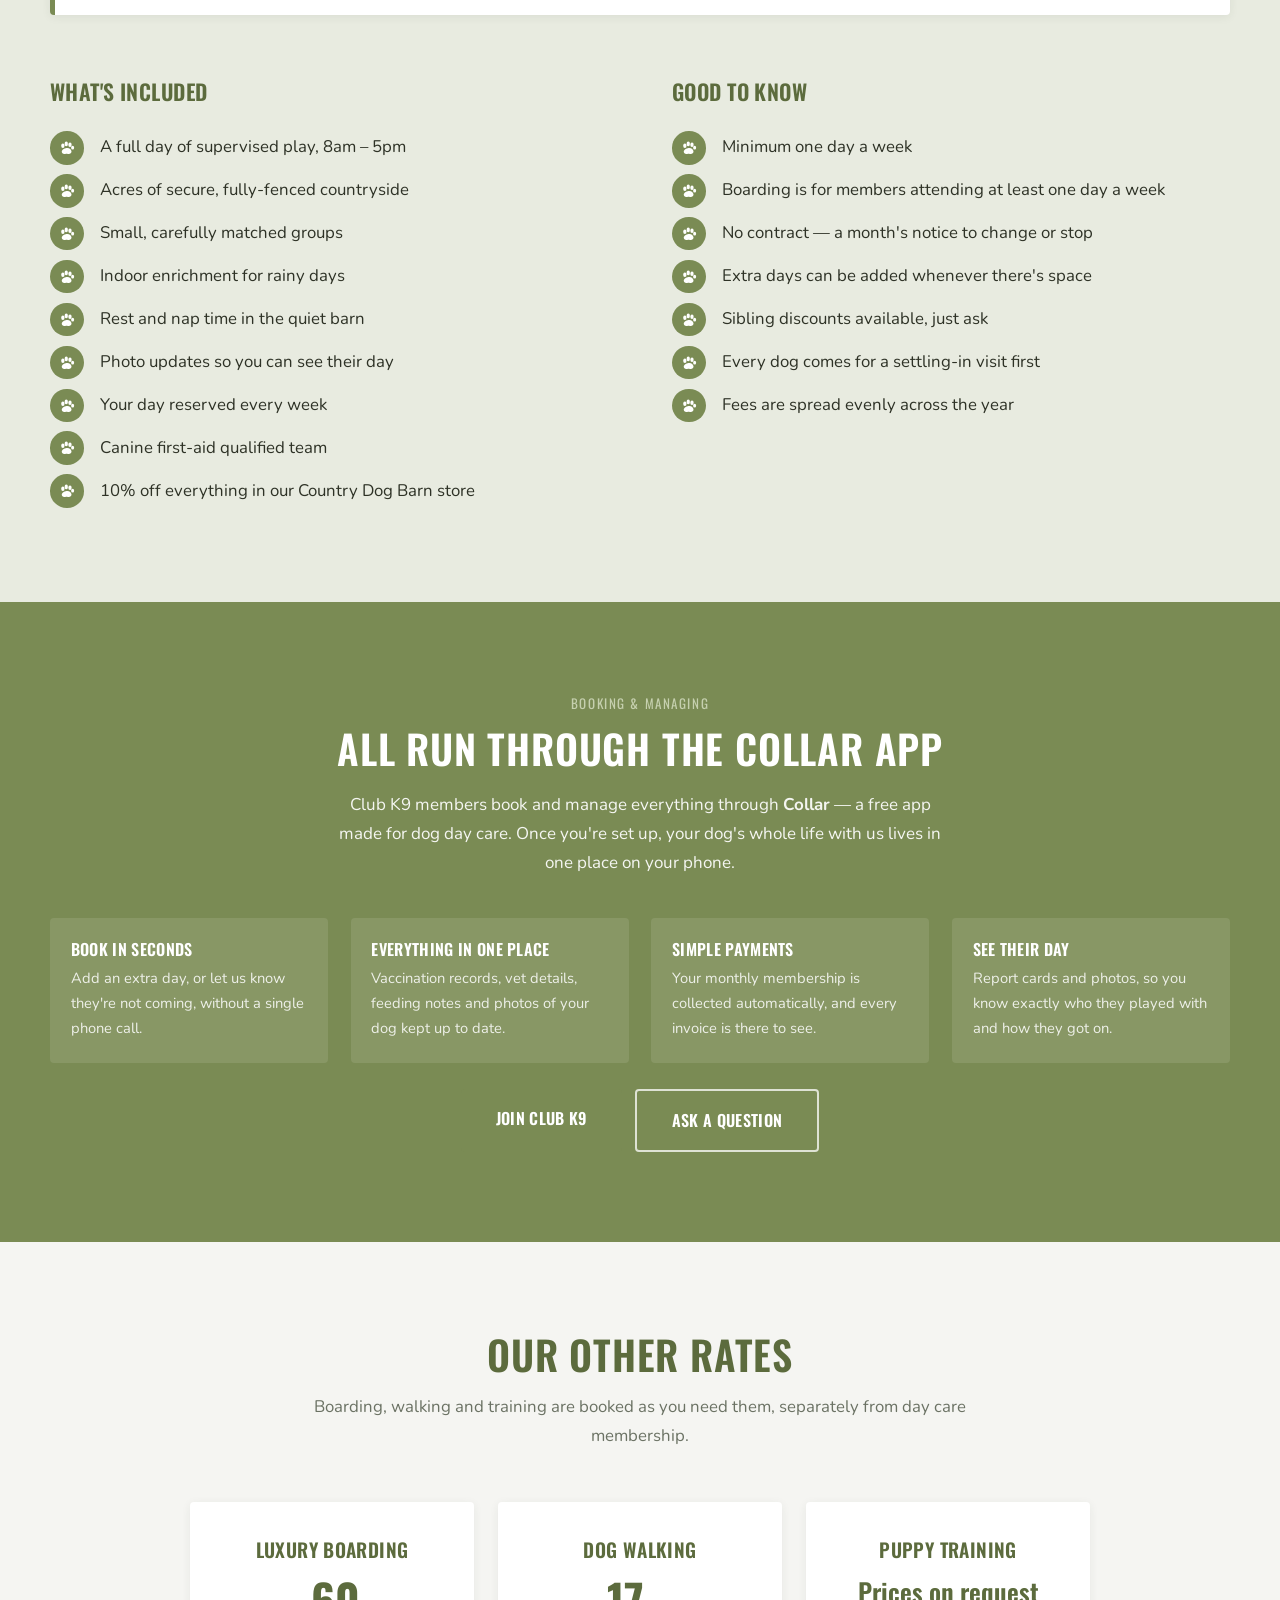
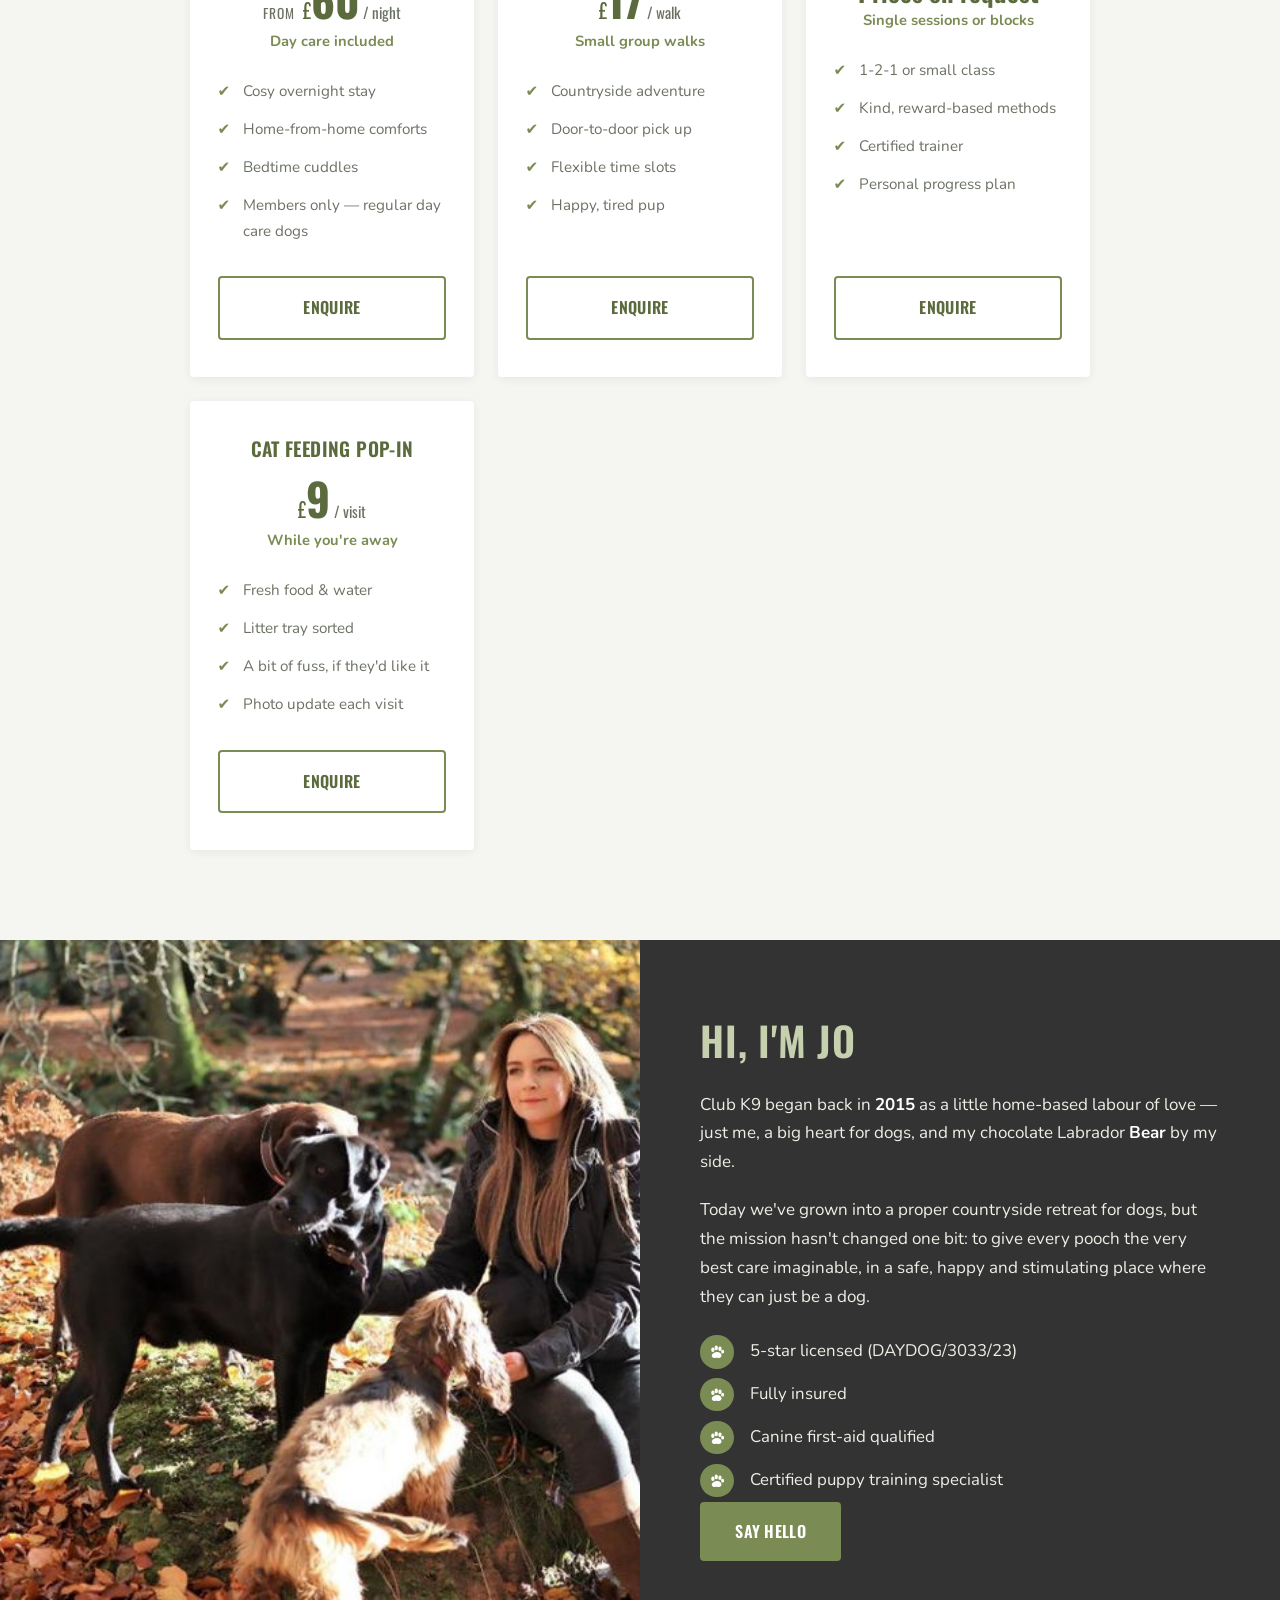
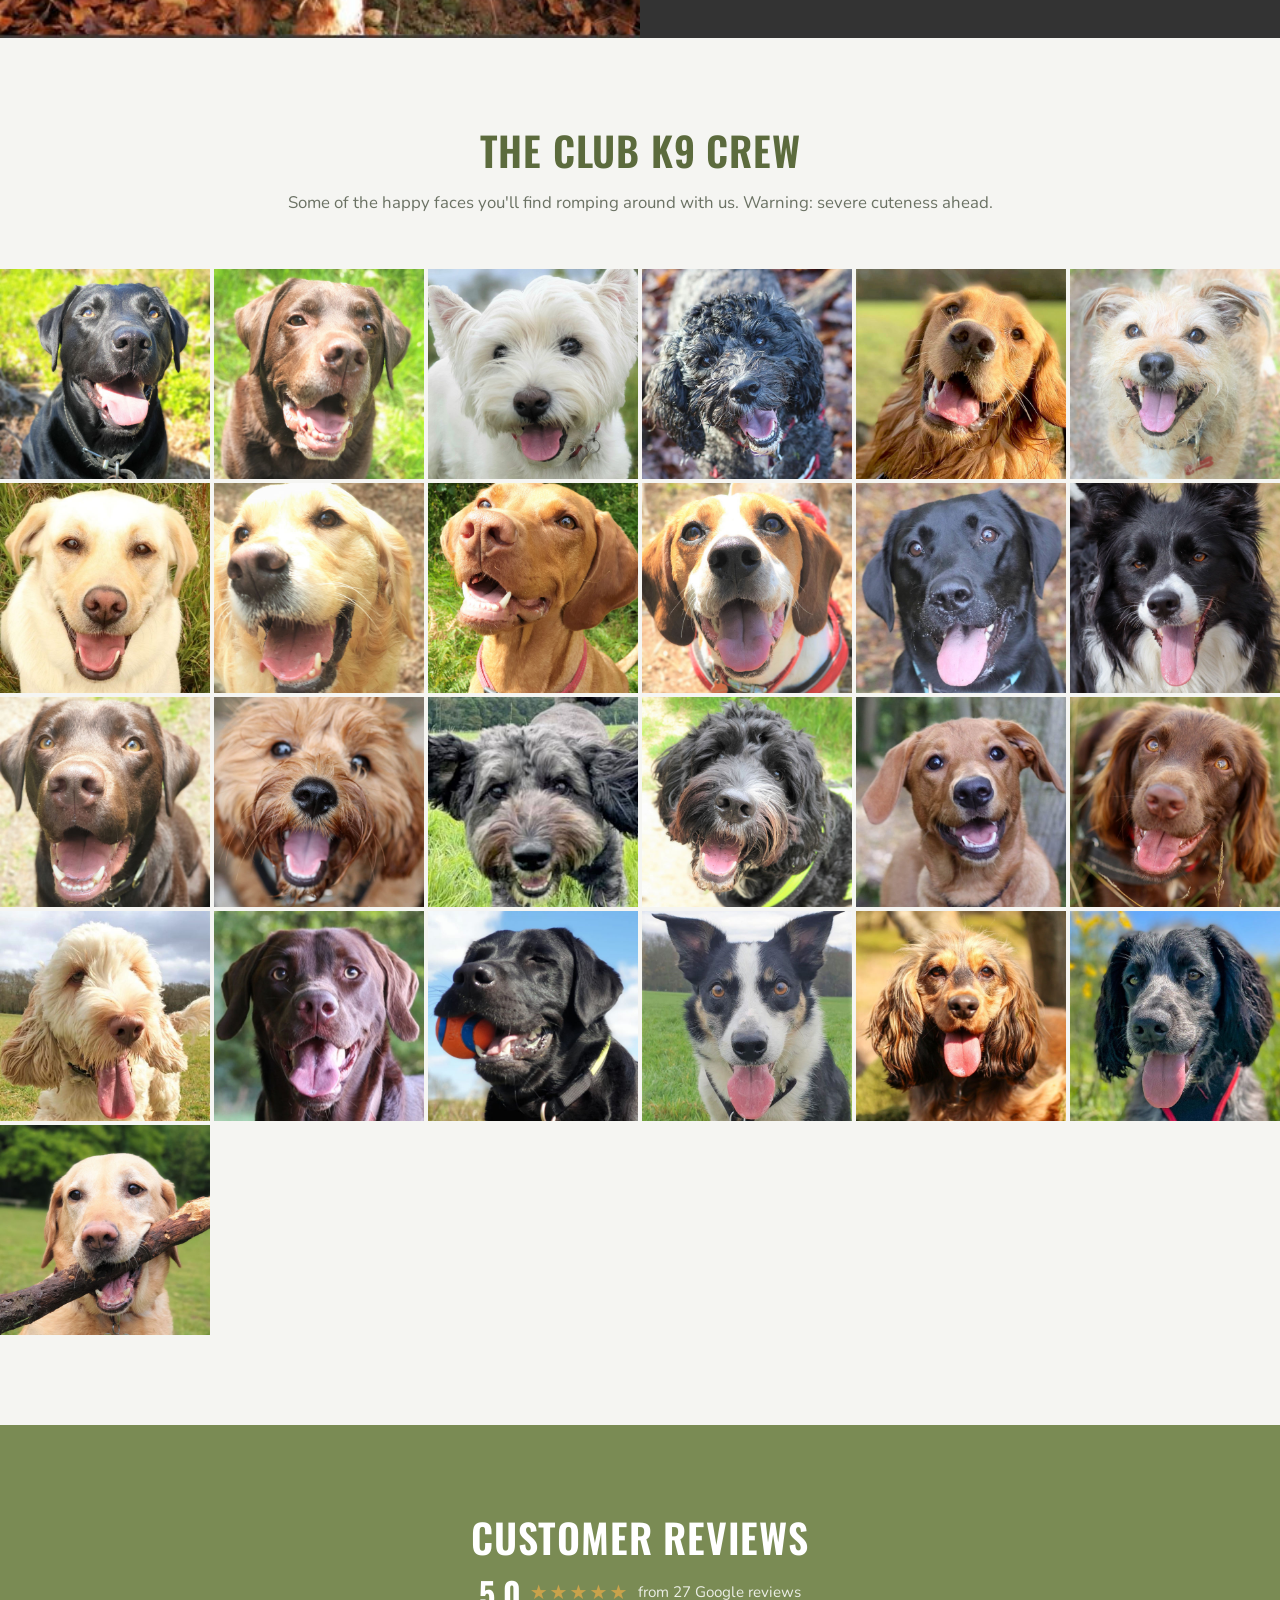
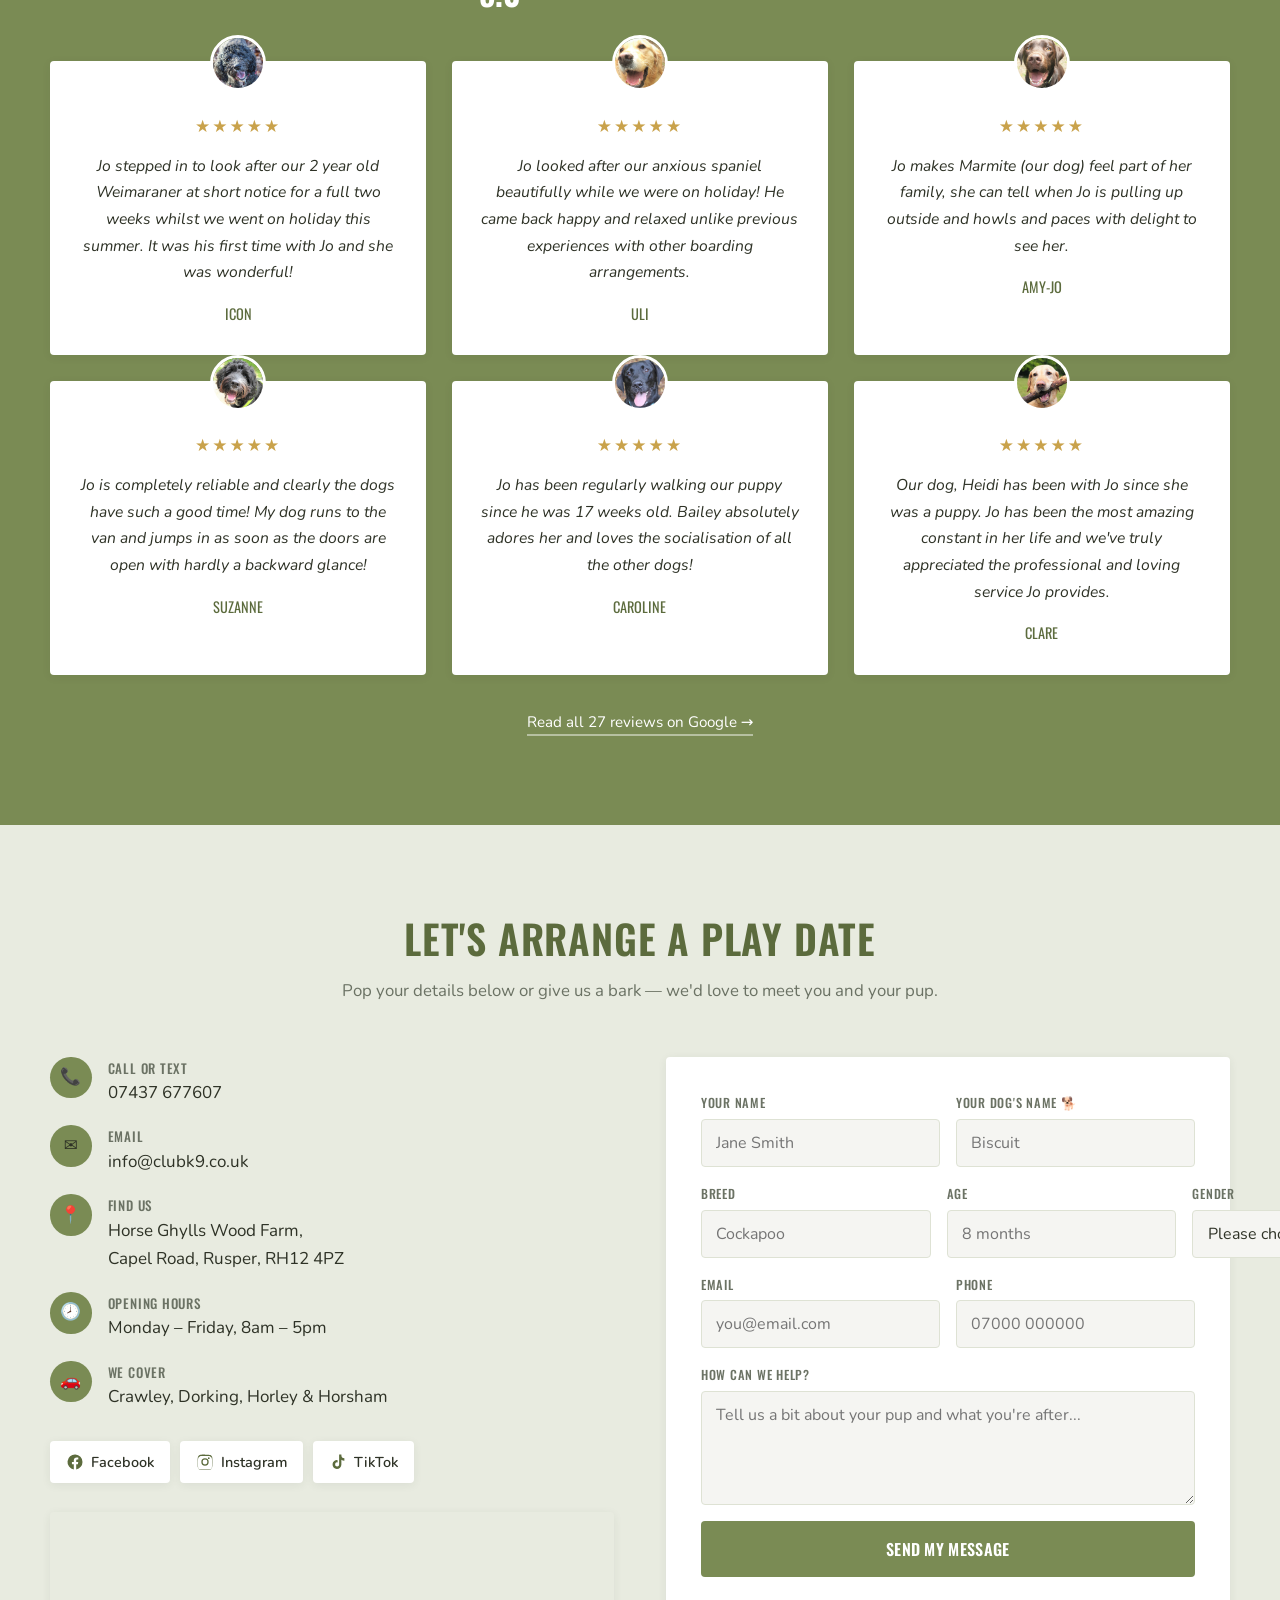
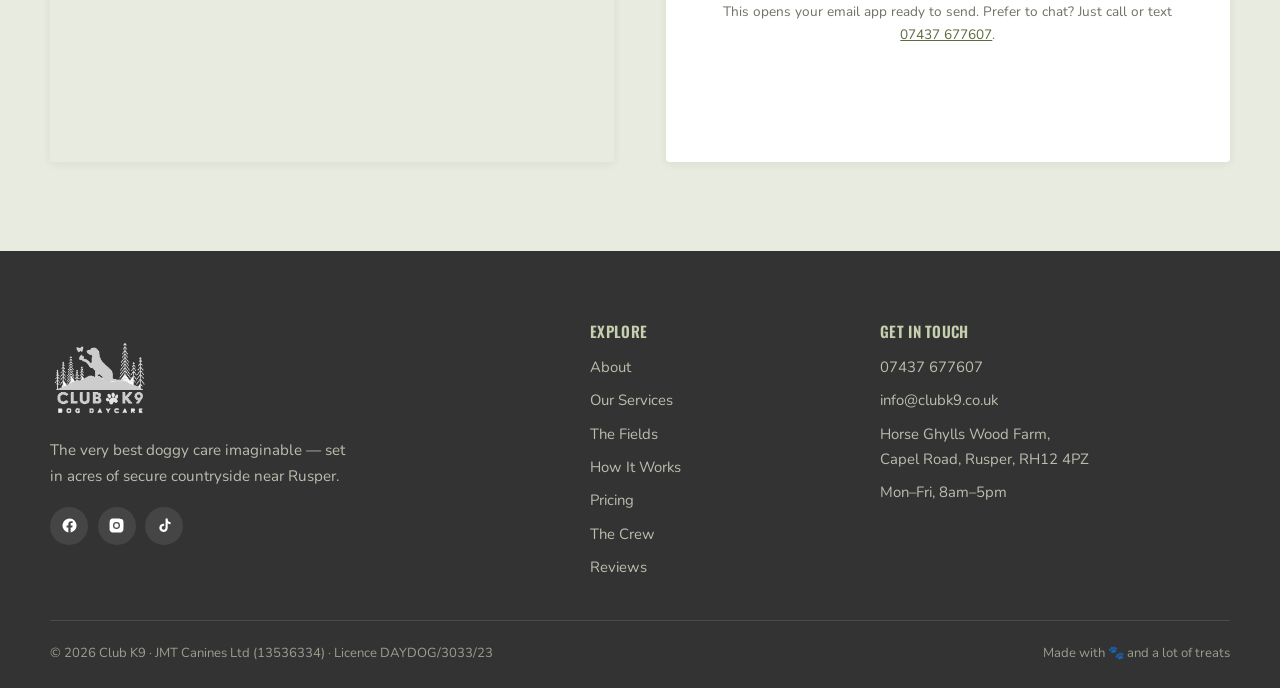
==== commit 4d18726e: "About cards: real photos for 'Acres to explore' and 'A small, happy pack' - fields-01.jpg (two dogs " ====
--- a/index.html
+++ b/index.html
@@ -100,7 +100,7 @@
          into images/ and tell me the filenames and I'll put them in. -->
     <div class="about-cards">
       <figure class="about-card reveal">
-        <div class="ac-photo"><img src="images/hero.jpg" alt="The secure exercise fields at Club K9" loading="lazy" /></div>
+        <div class="ac-photo"><img src="images/fields-01.jpg" alt="Two dogs sitting on a hay bale in the Club K9 fields" loading="lazy" /></div>
         <figcaption>
           <h3>Acres to explore</h3>
           <p>Secure, fully-fenced countryside to run, sniff and roll about in.</p>
@@ -108,7 +108,7 @@
       </figure>
 
       <figure class="about-card reveal">
-        <div class="ac-photo"><img src="images/dog-01.jpg" alt="A happy Club K9 dog" loading="lazy" /></div>
+        <div class="ac-photo"><img src="images/pack-01.jpg" alt="A group of Club K9 dogs together in the field" loading="lazy" /></div>
         <figcaption>
           <h3>A small, happy pack</h3>
           <p>Carefully matched groups, properly supervised — no chaos, just good company.</p>
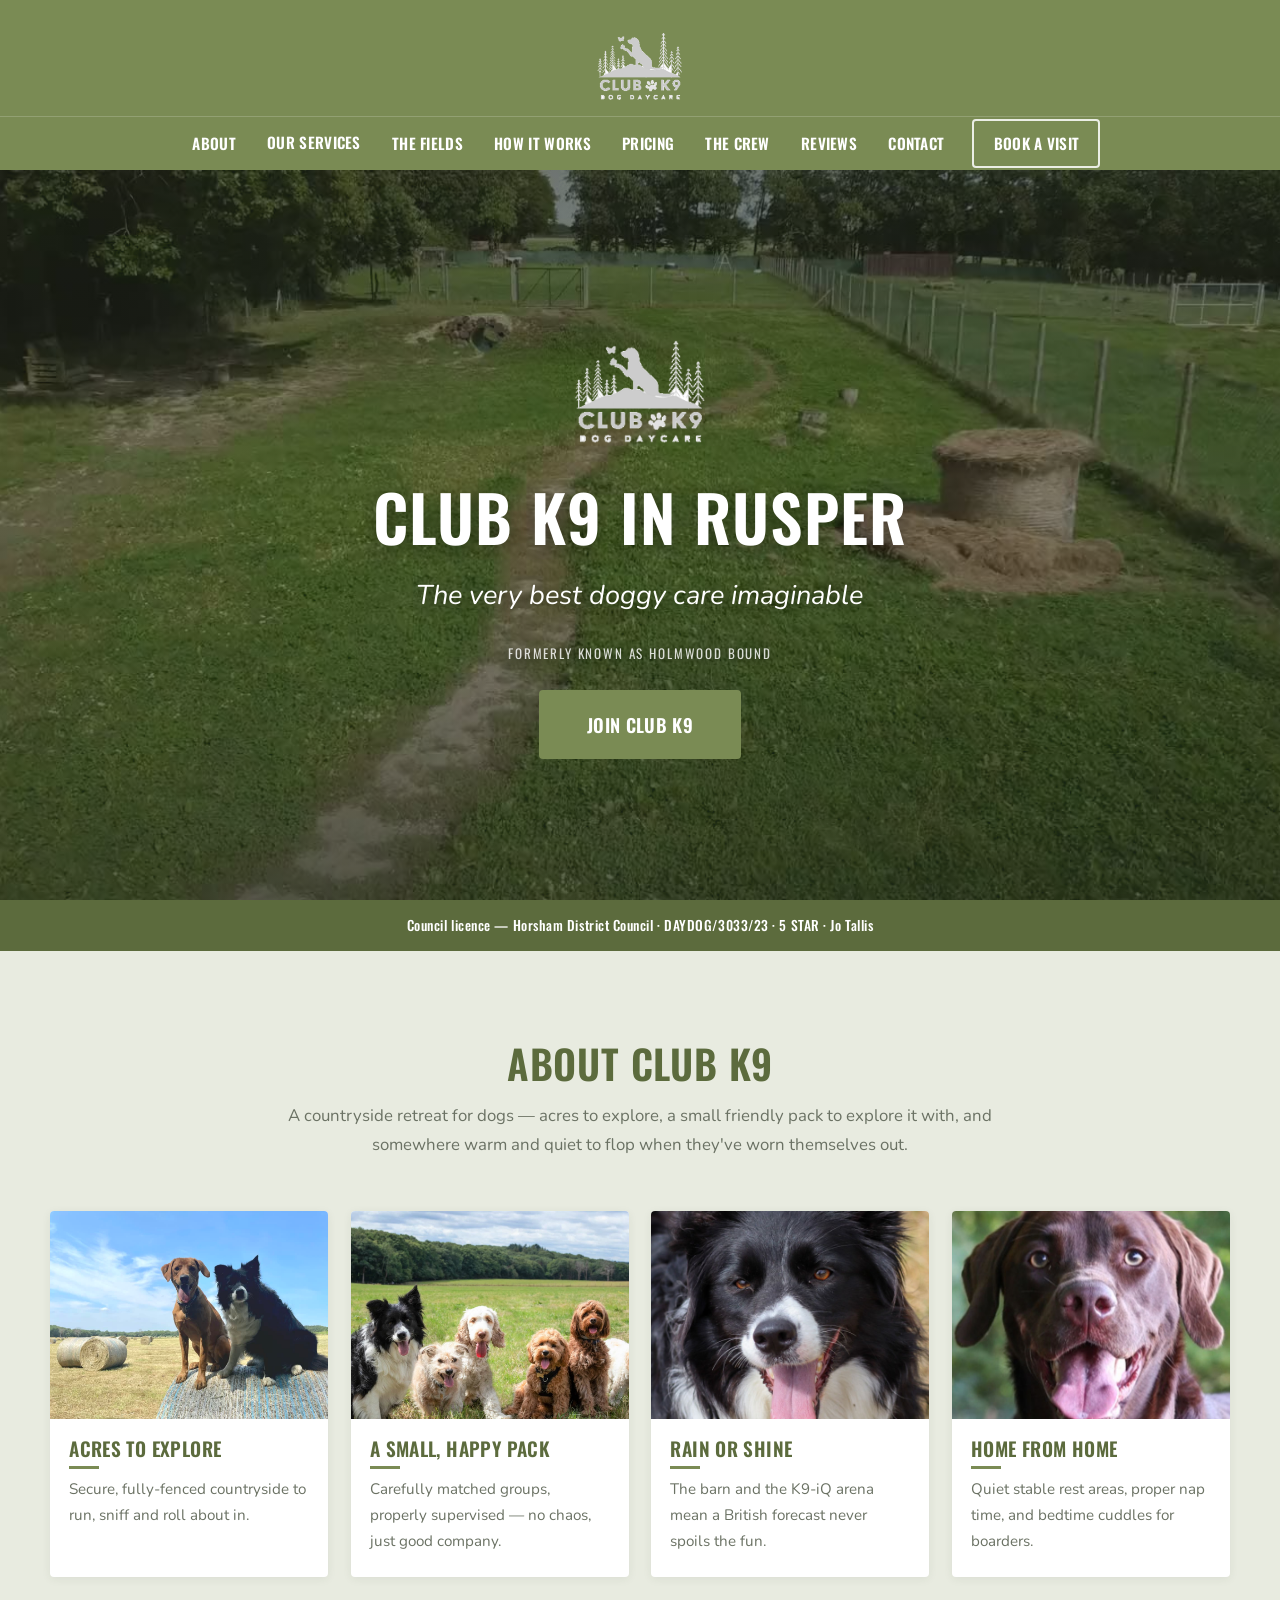
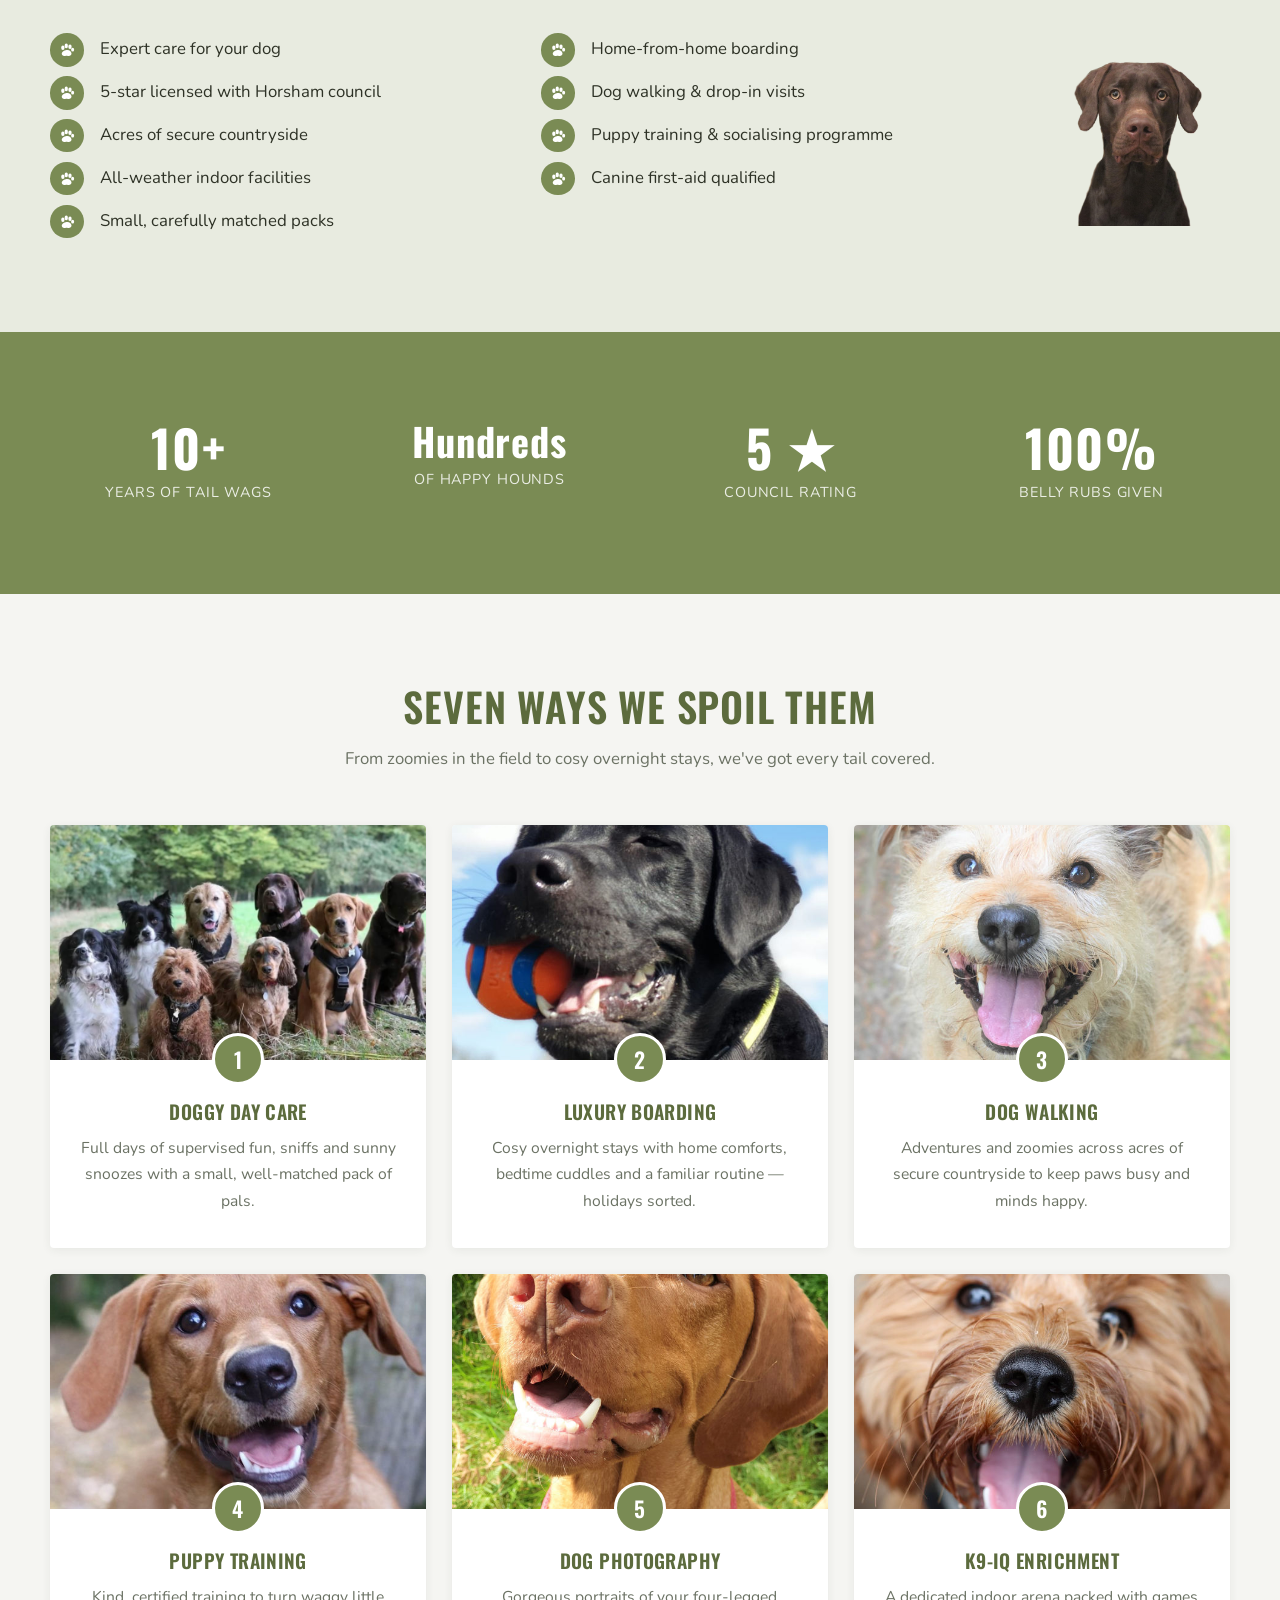
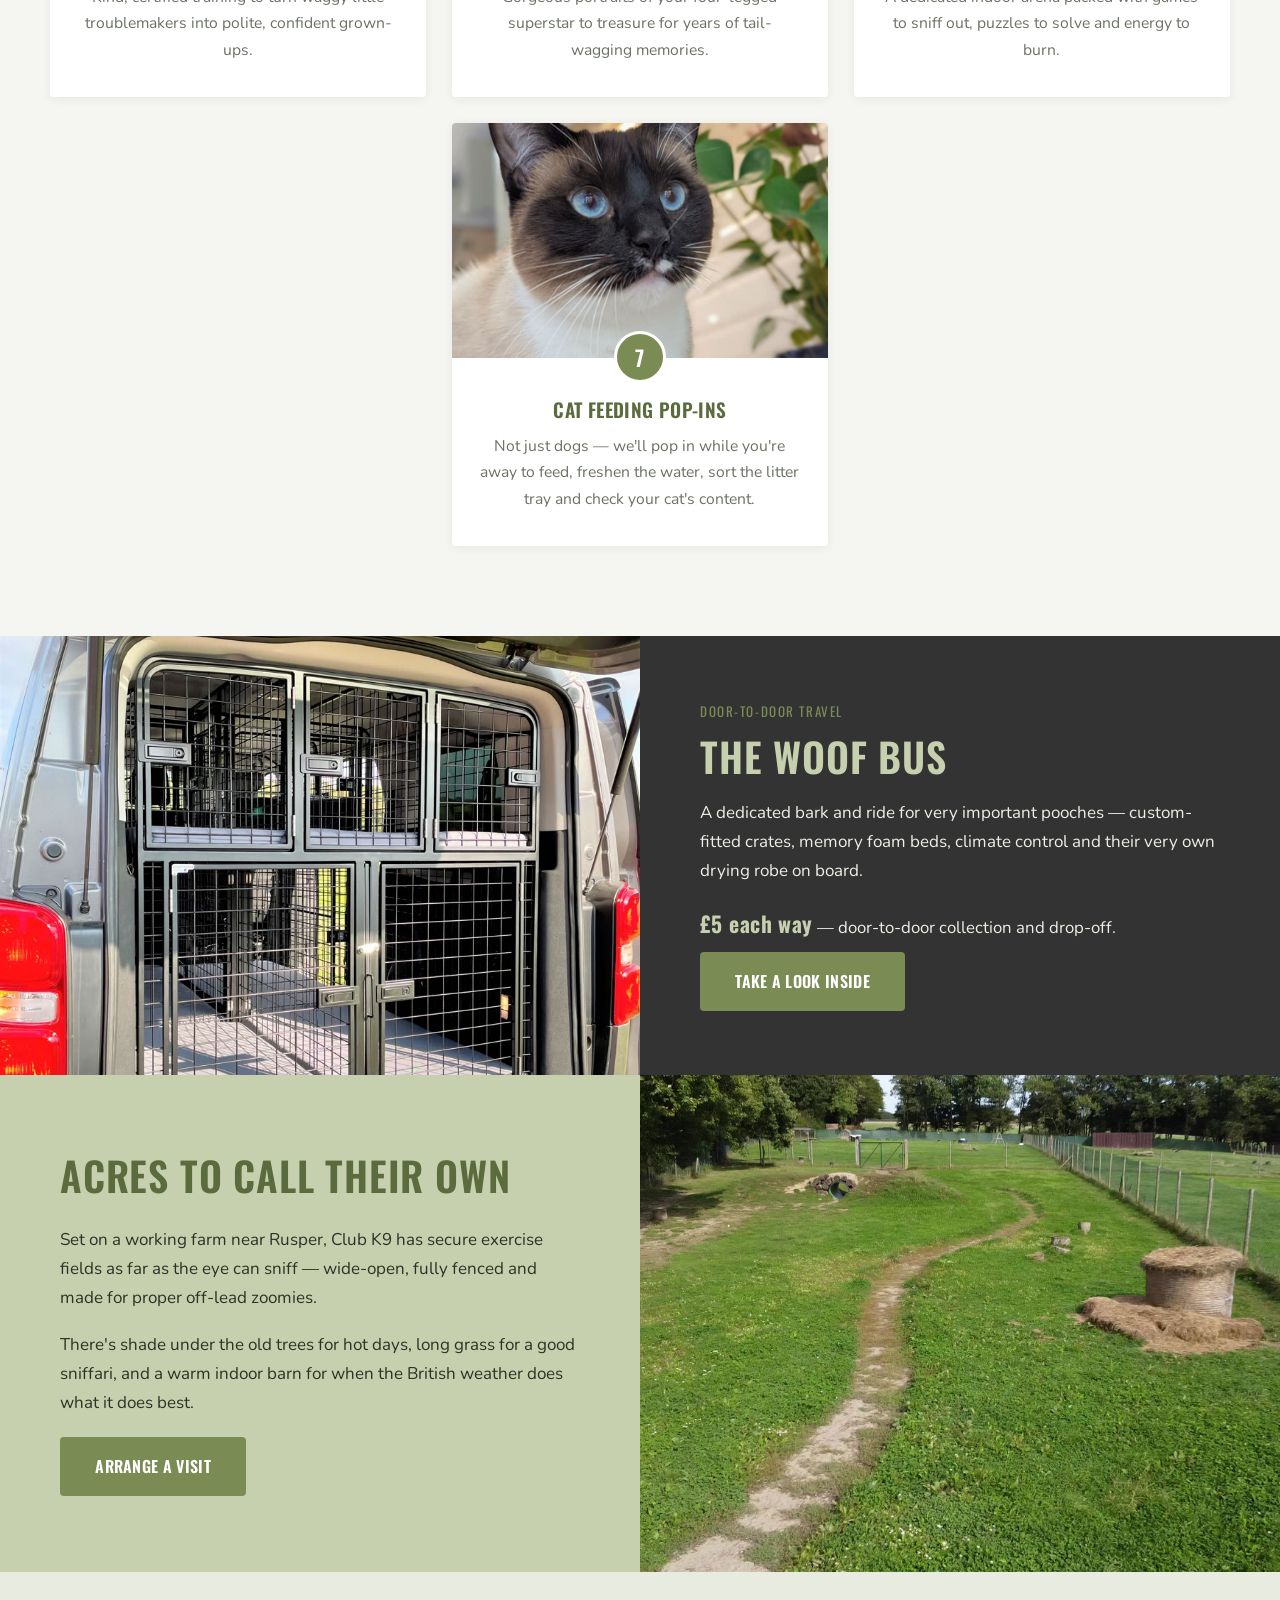
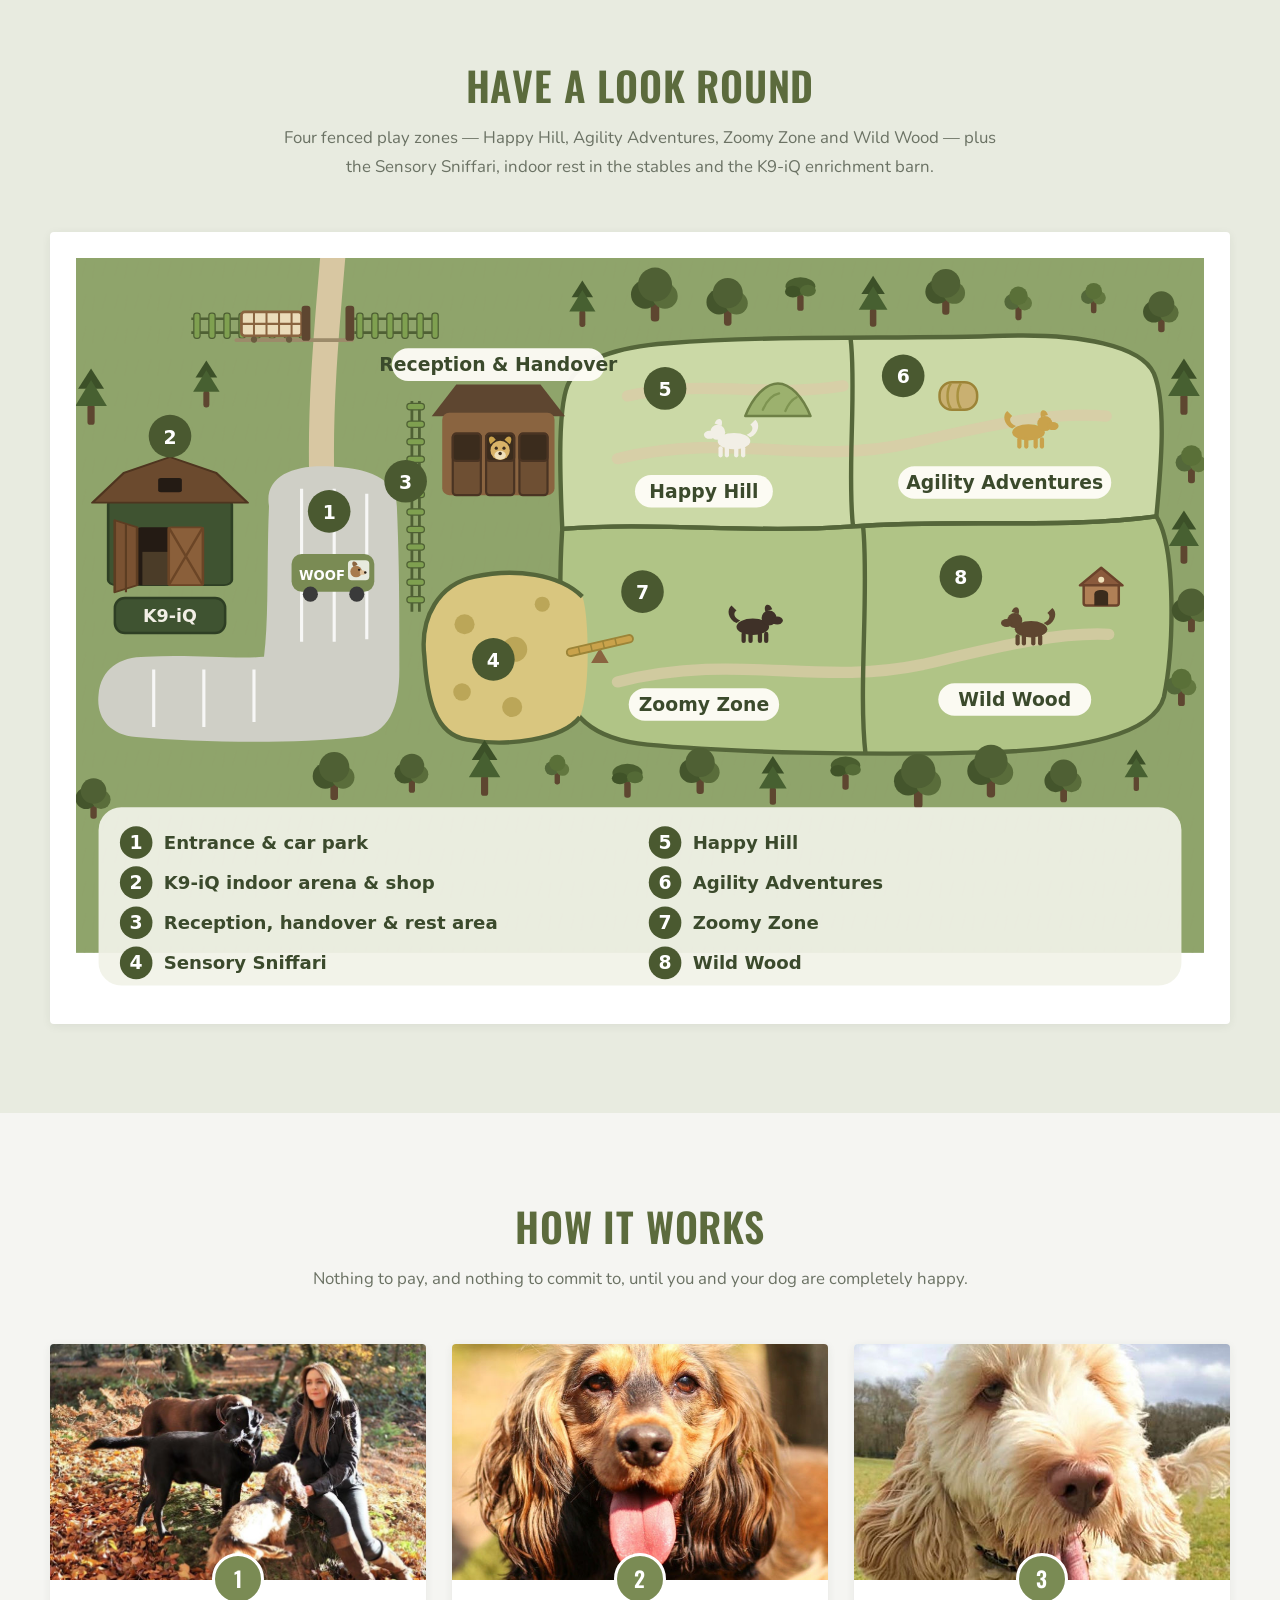
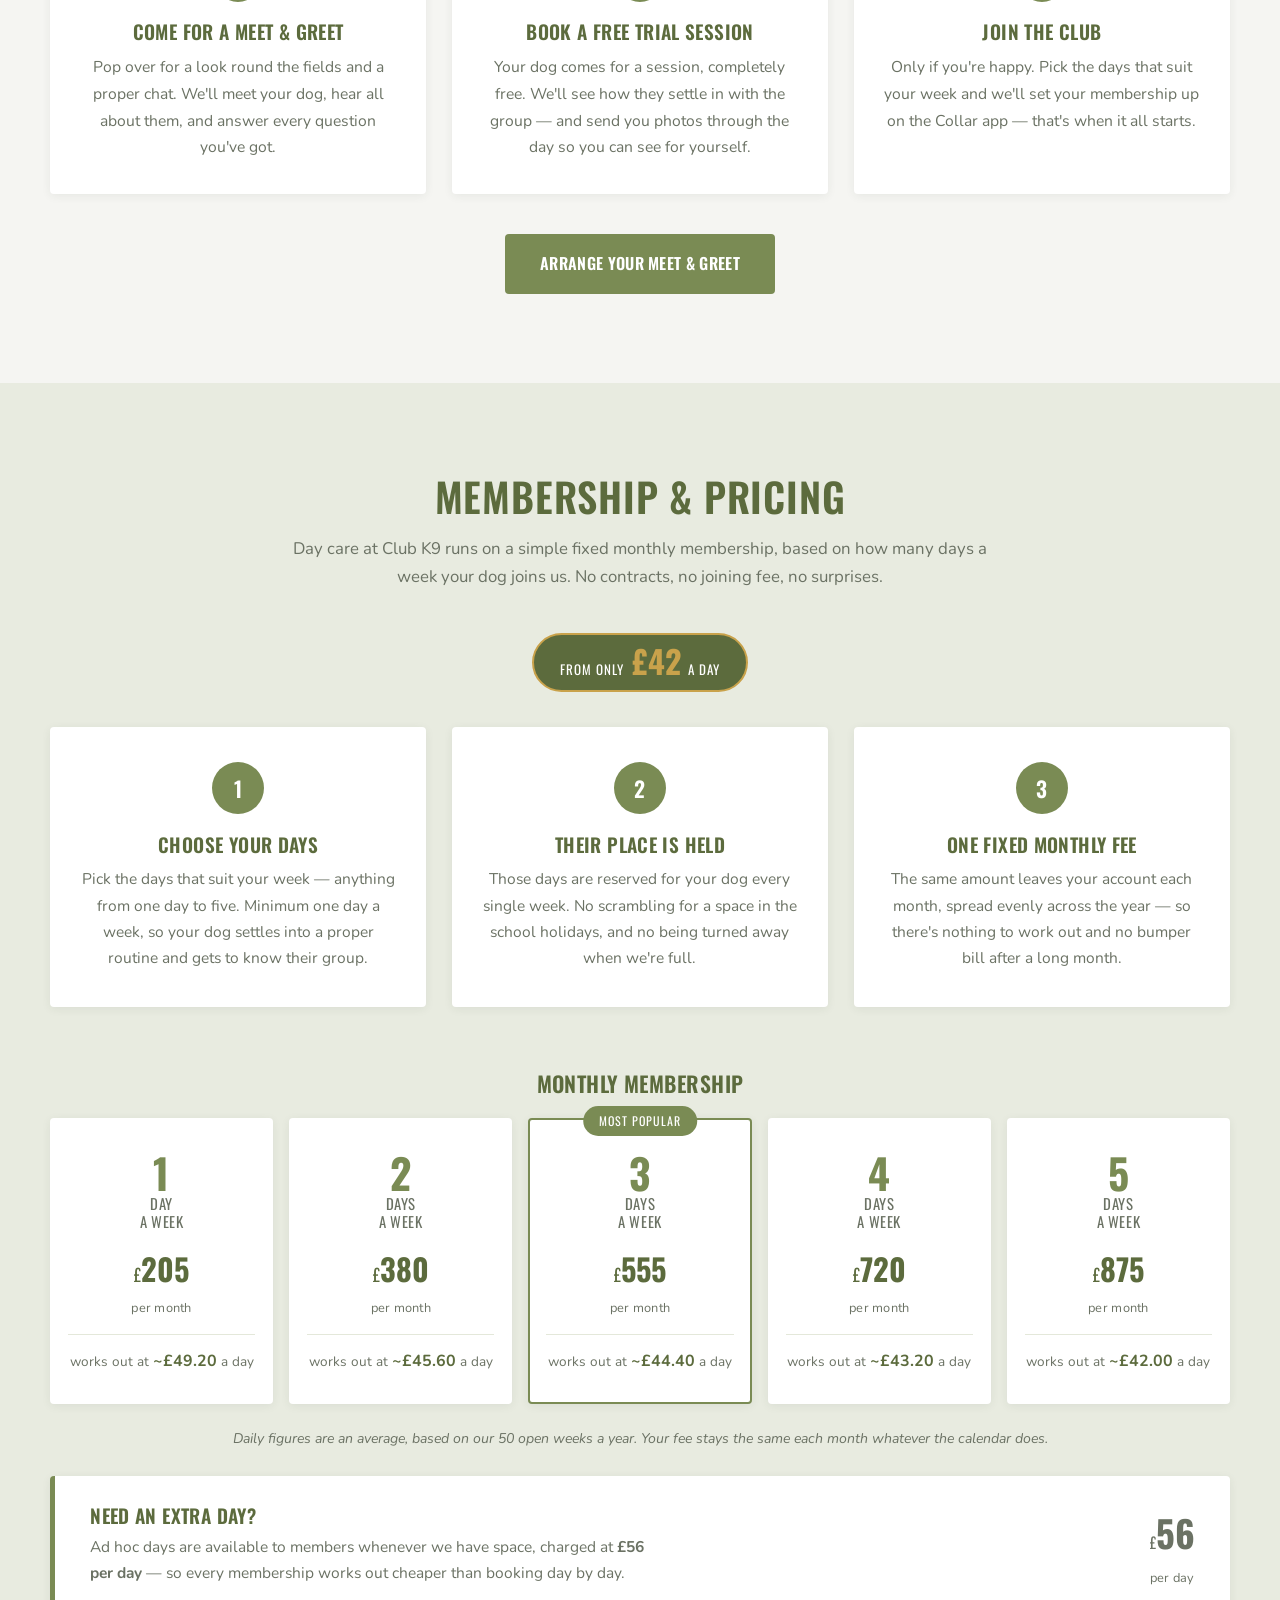
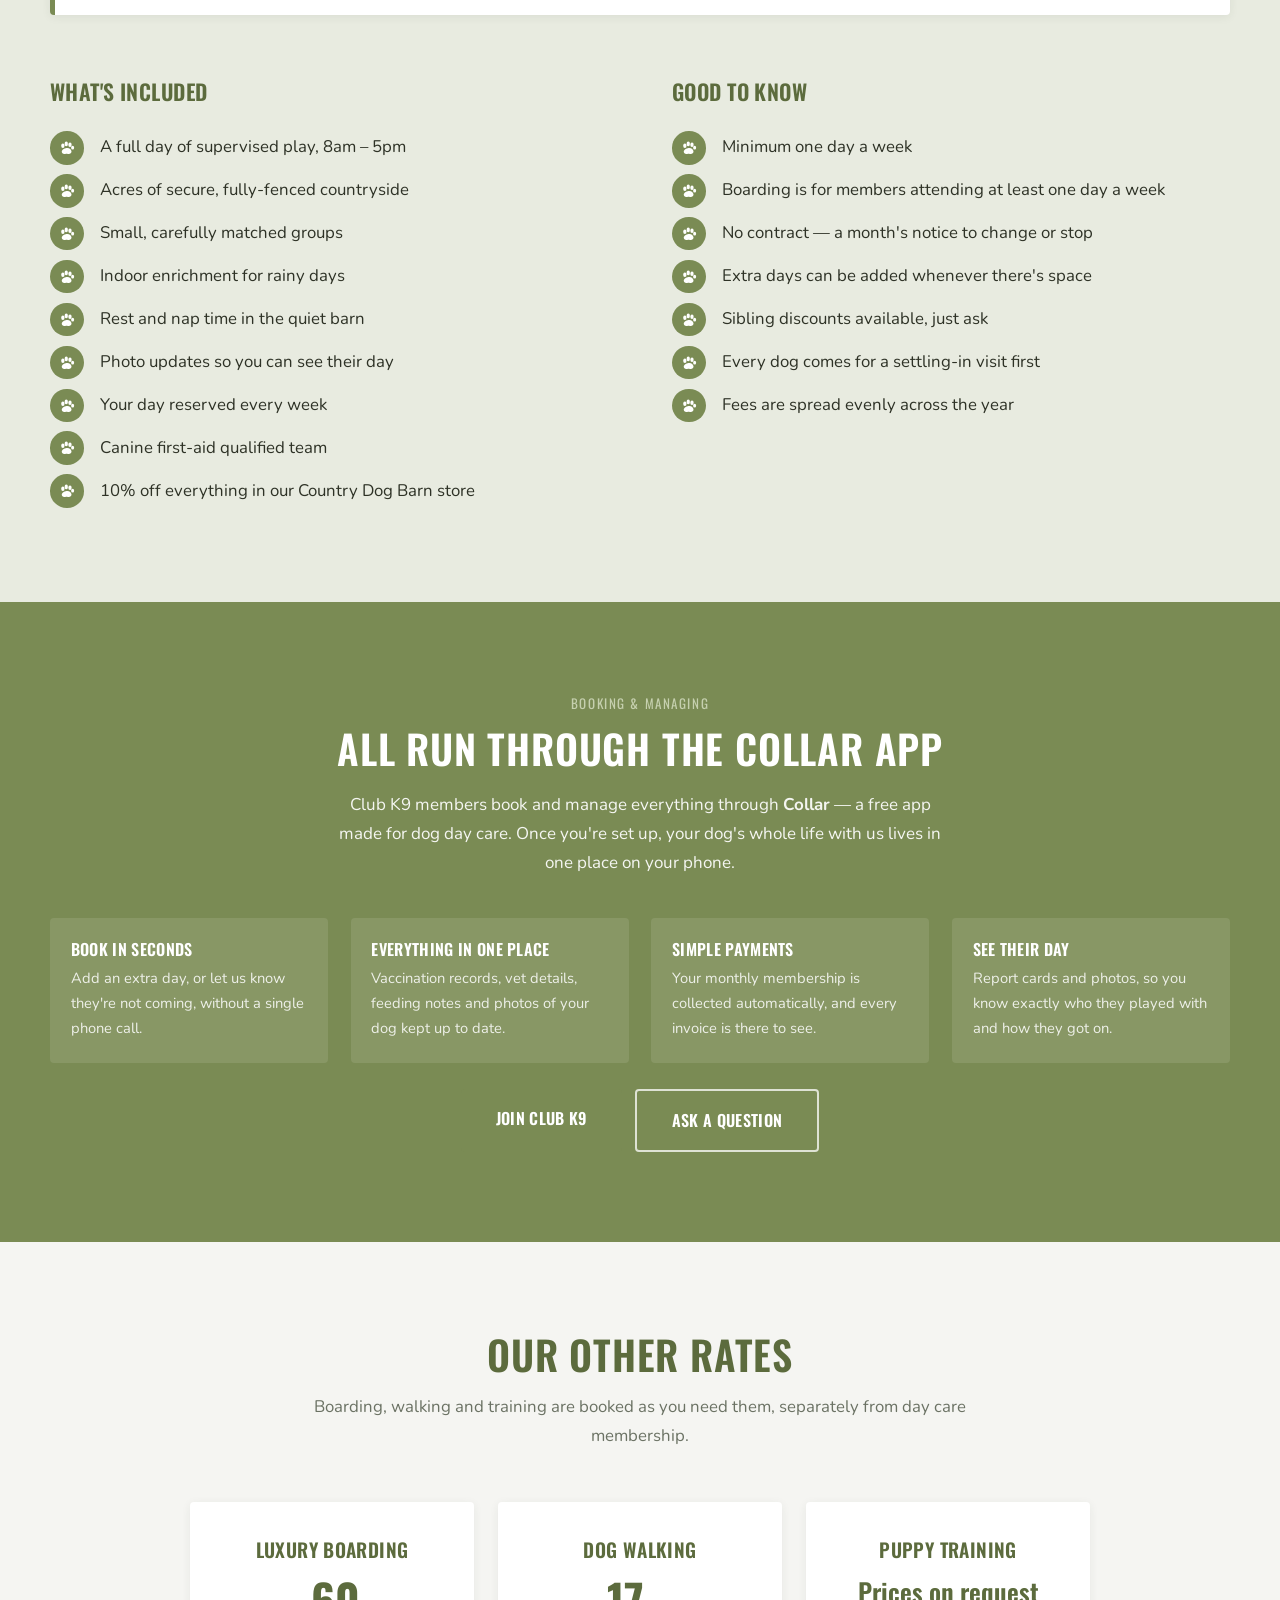
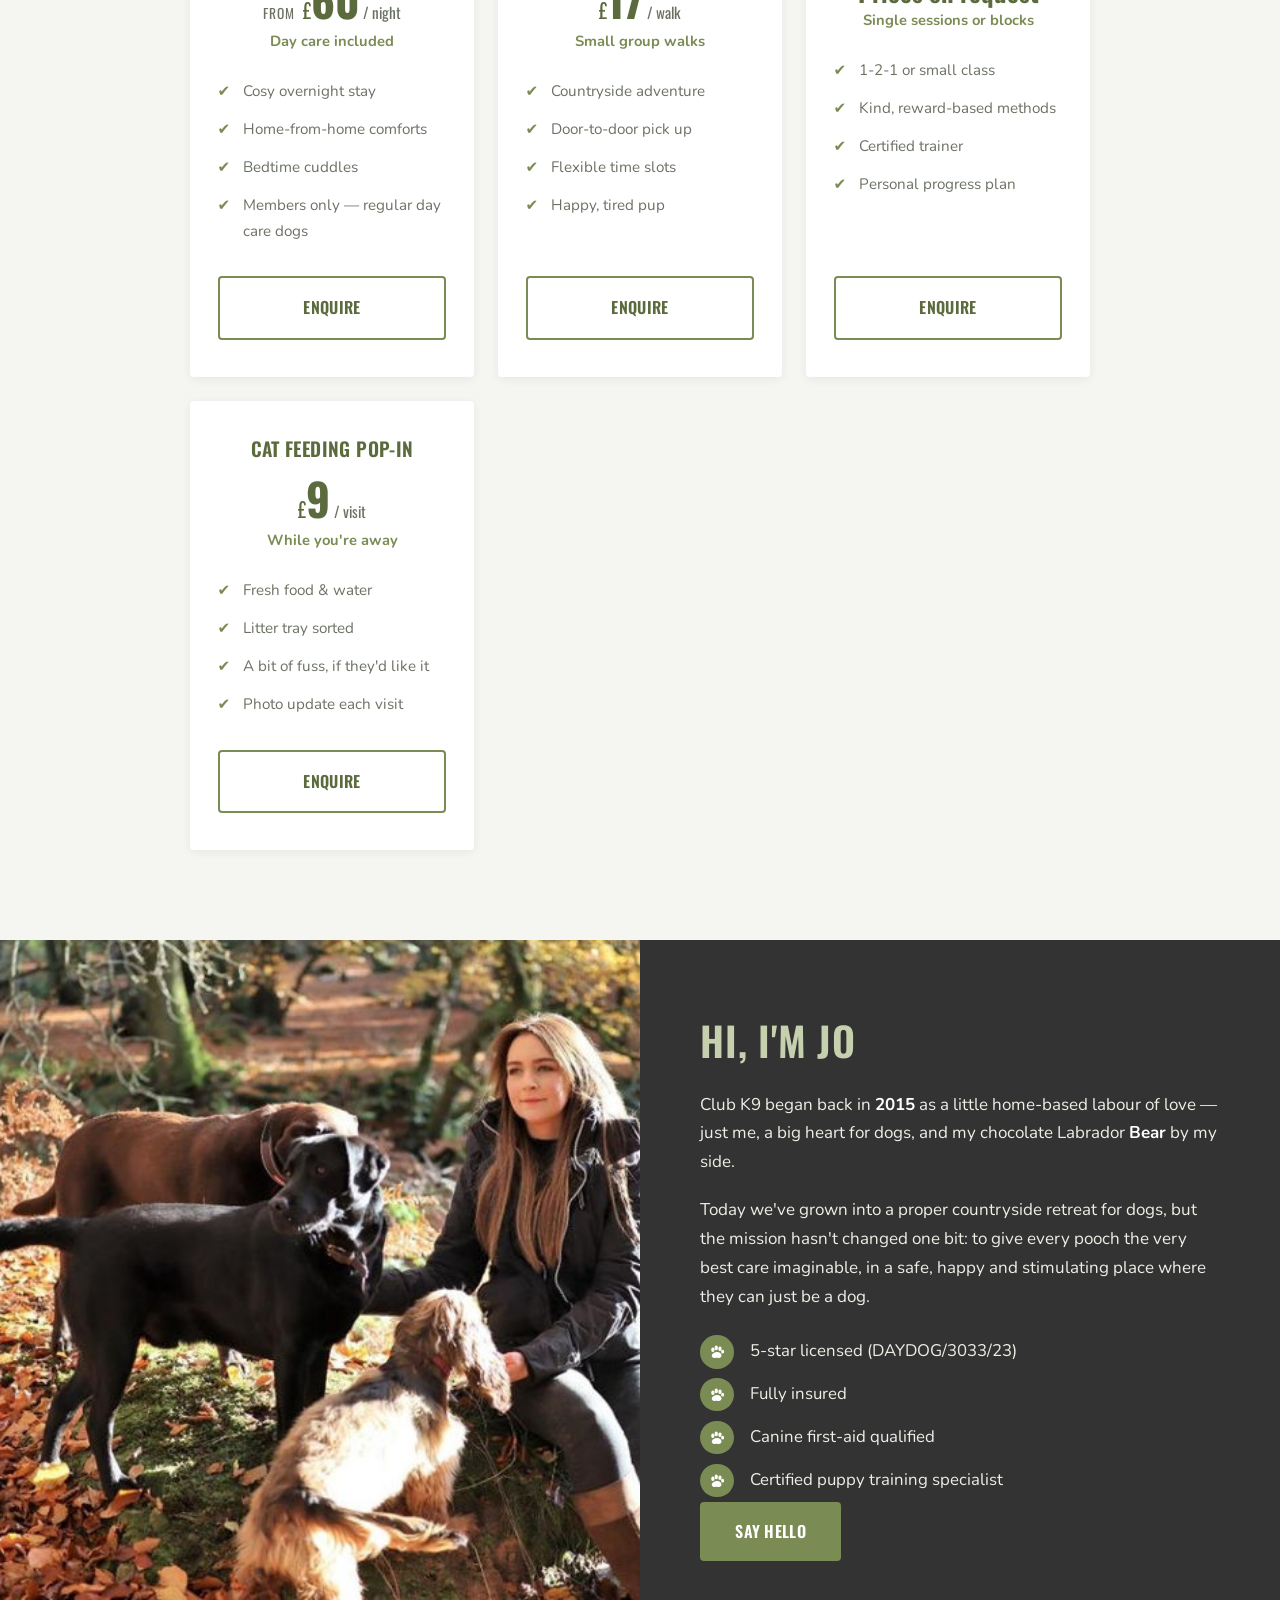
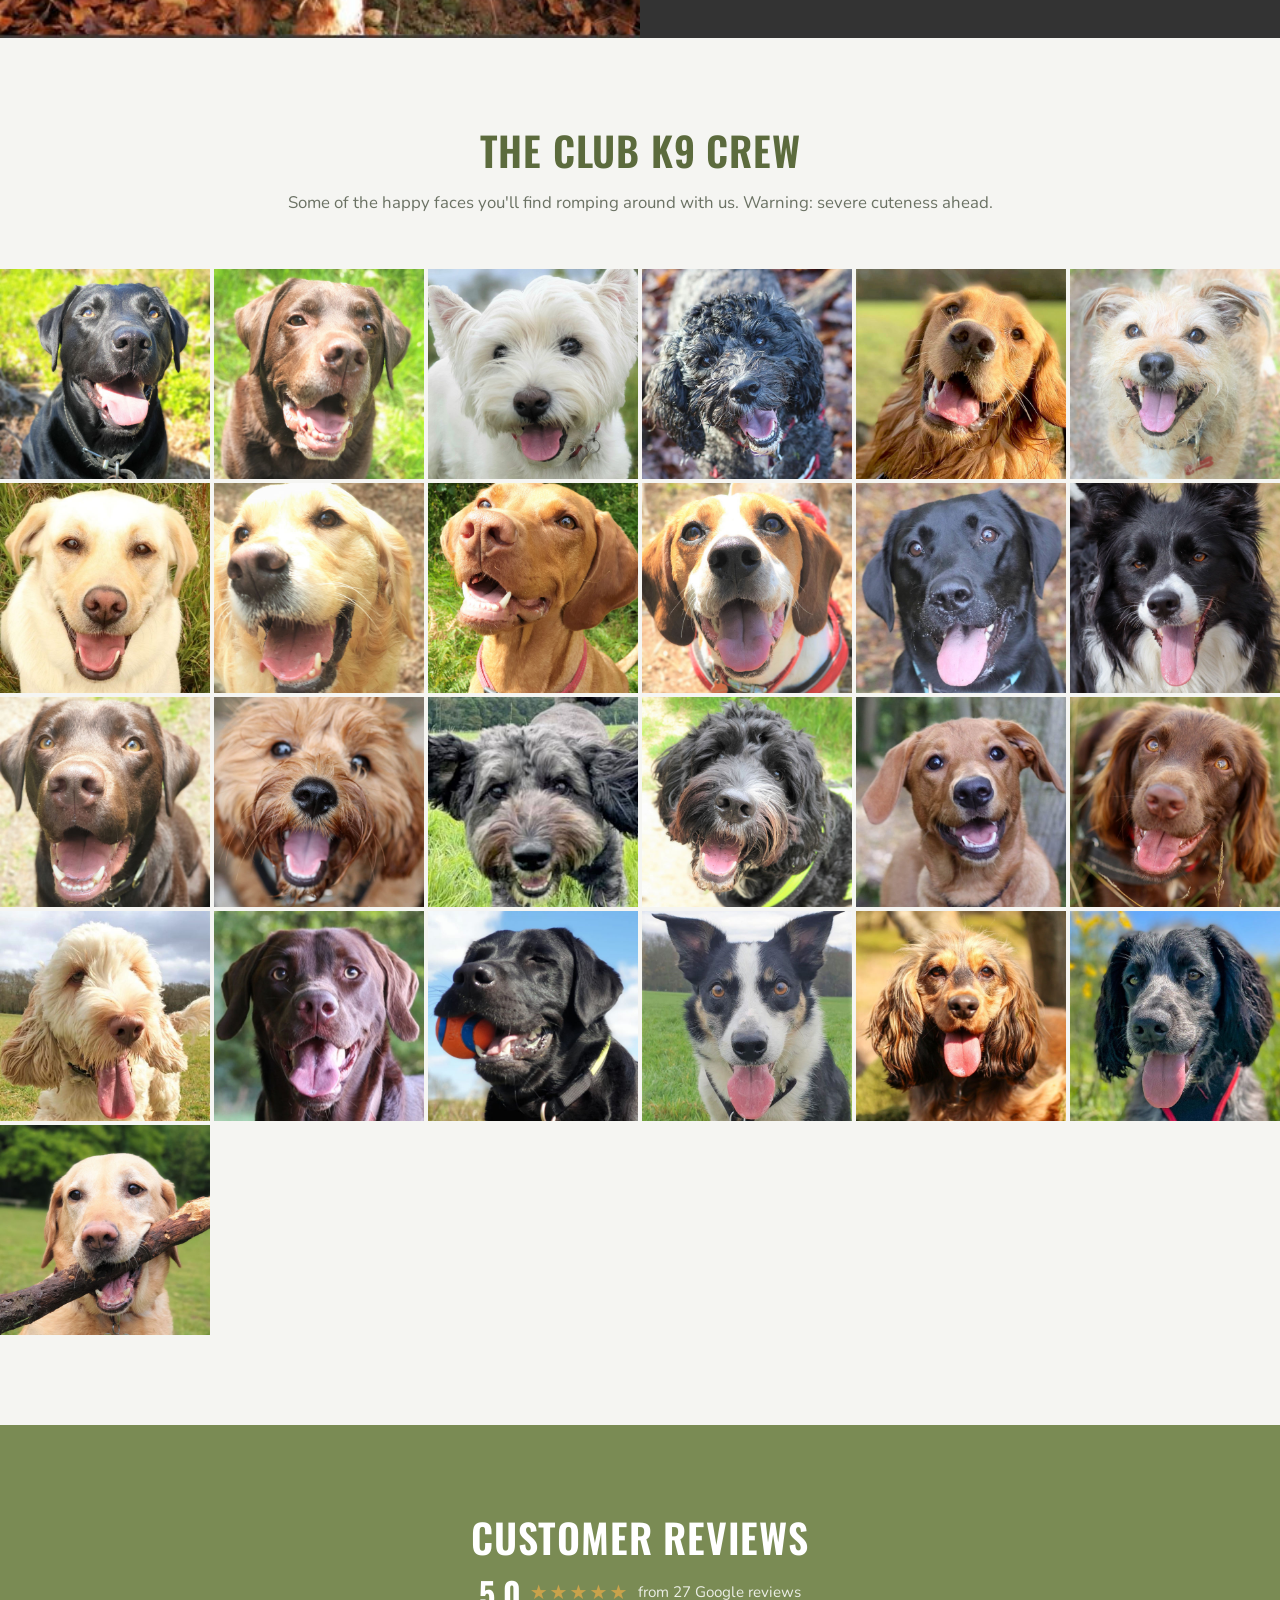
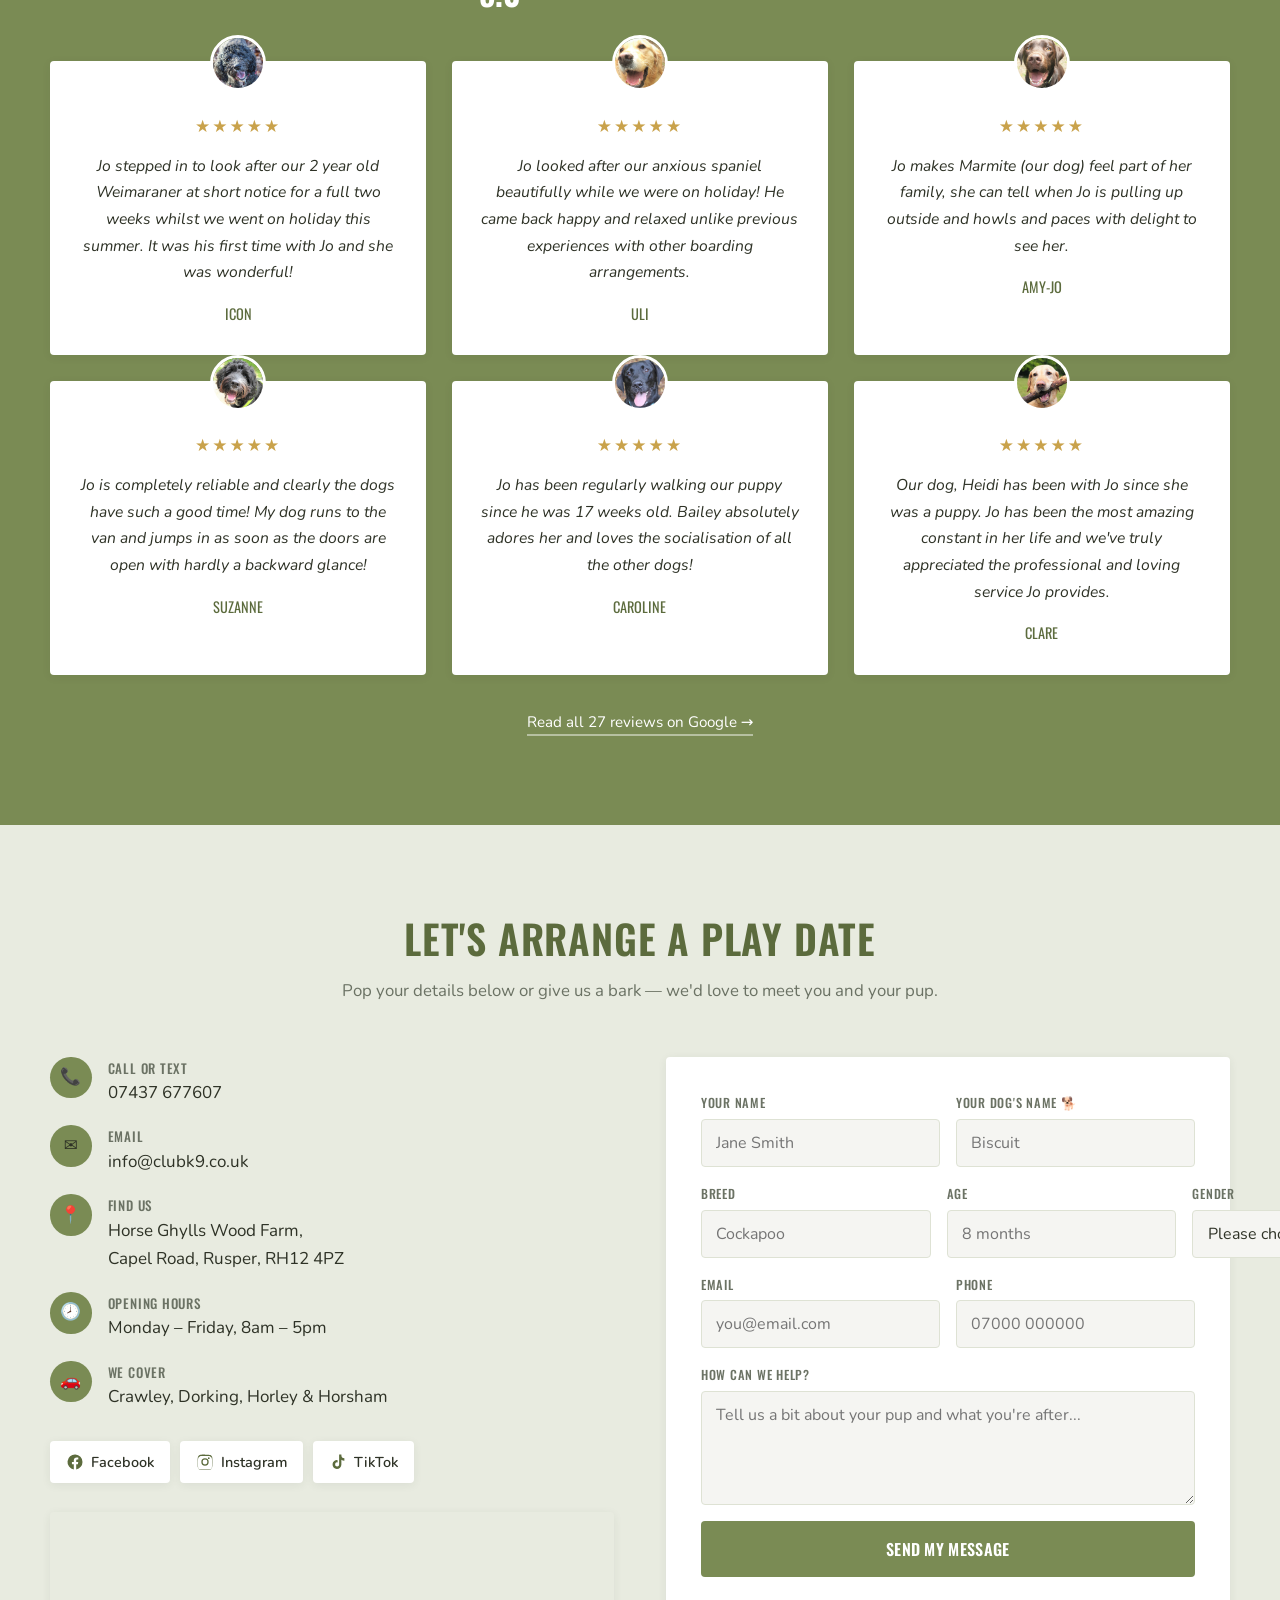
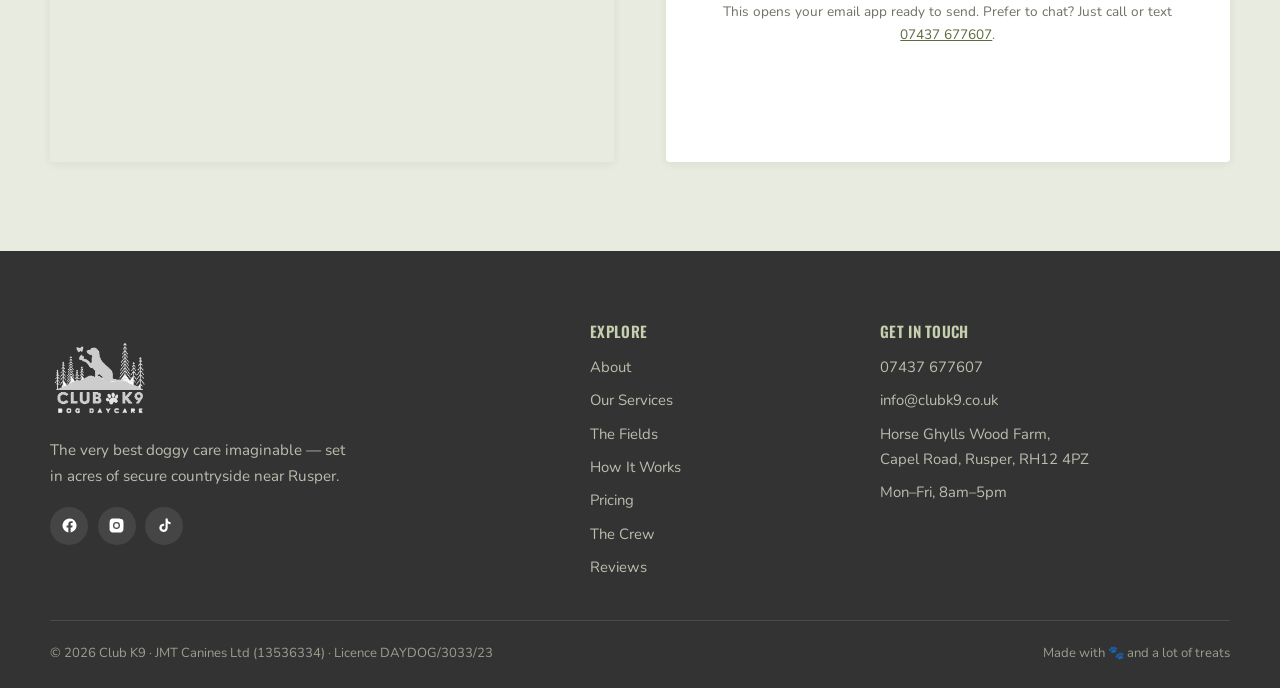
==== commit 41b13109: "Doggy Day Care card: nine-dog group photo Cropped above the watermark as before. From an Instagram s" ====
--- a/index.html
+++ b/index.html
@@ -174,7 +174,7 @@
 
     <div class="service-grid">
       <article class="service-card service-card--photo reveal">
-        <div class="svc-photo"><img src="images/dog-02.jpg" alt="A happy dog on a day at Club K9" loading="lazy" /></div>
+        <div class="svc-photo"><img src="images/daycare-group.jpg" alt="A group of nine Club K9 dogs together on a day out" loading="lazy" /></div>
         <span class="svc-num">1</span>
         <div class="svc-body">
           <h3>Doggy Day Care</h3>
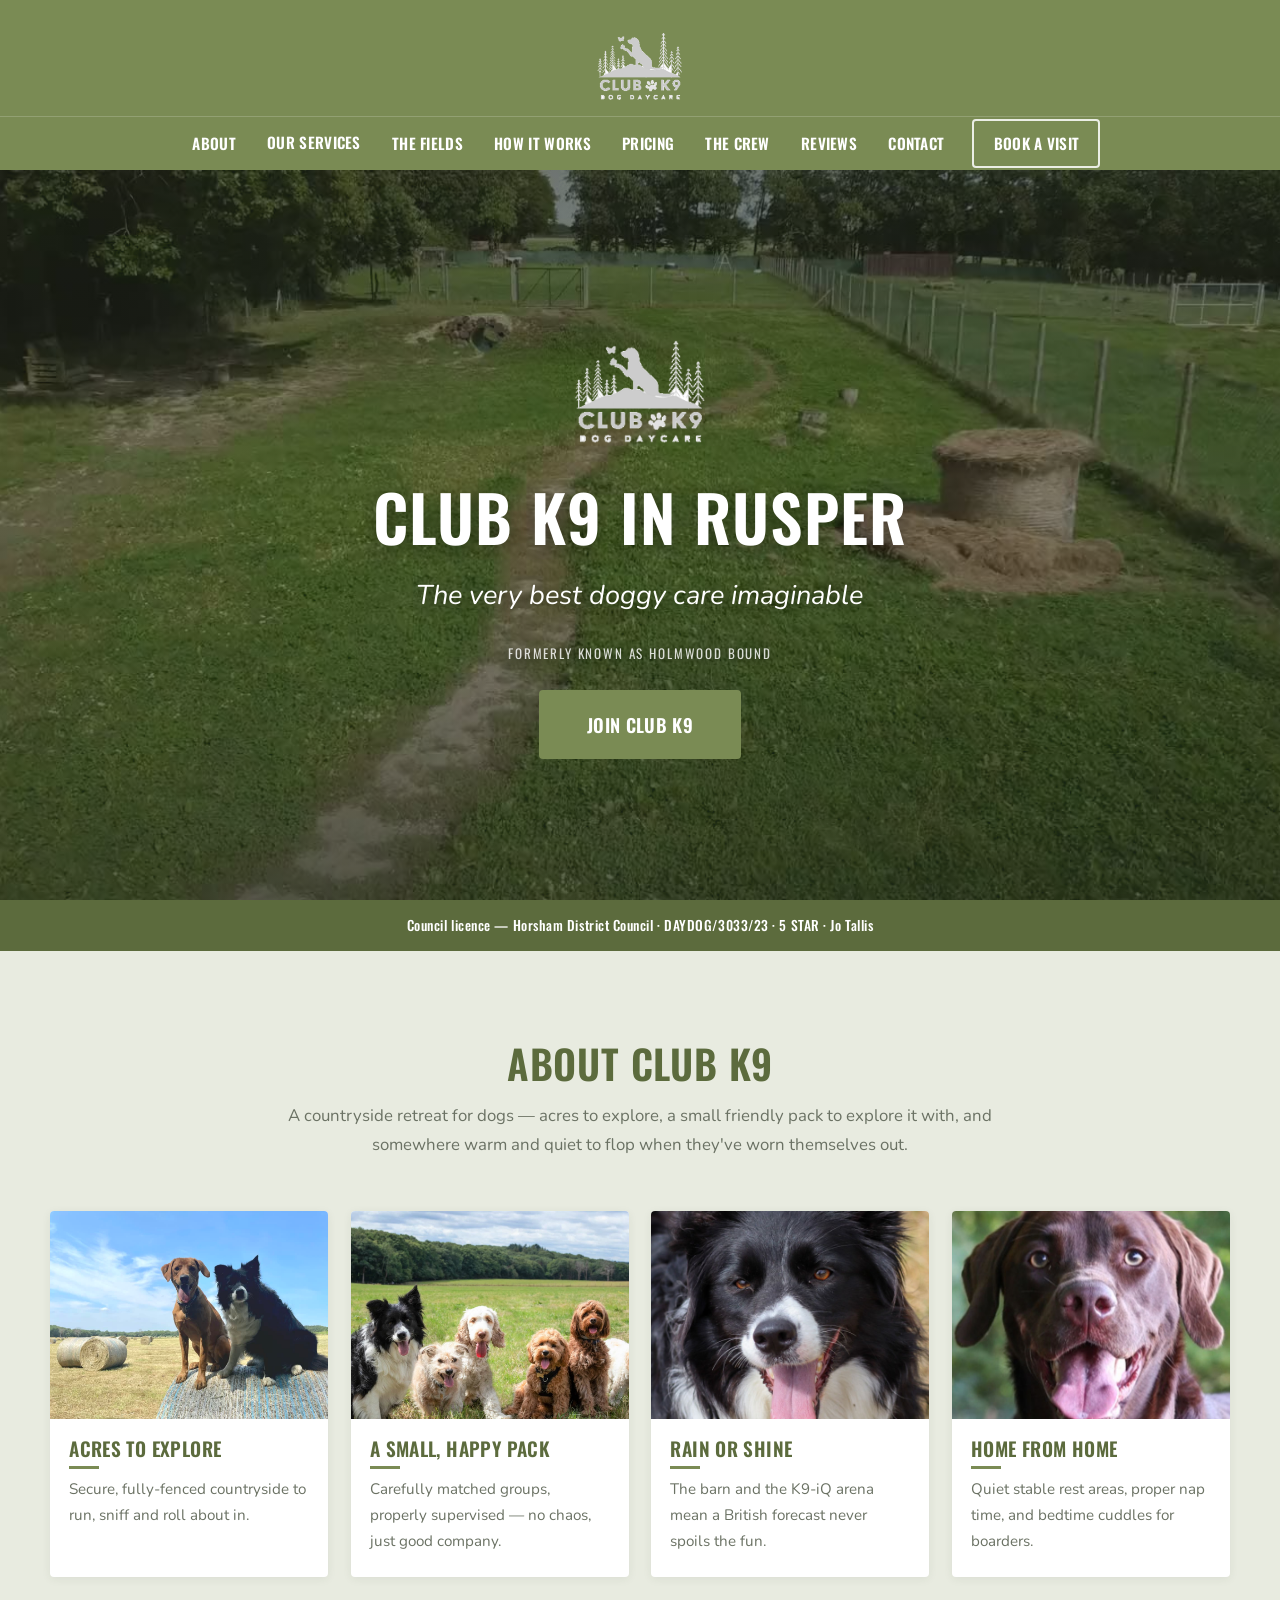
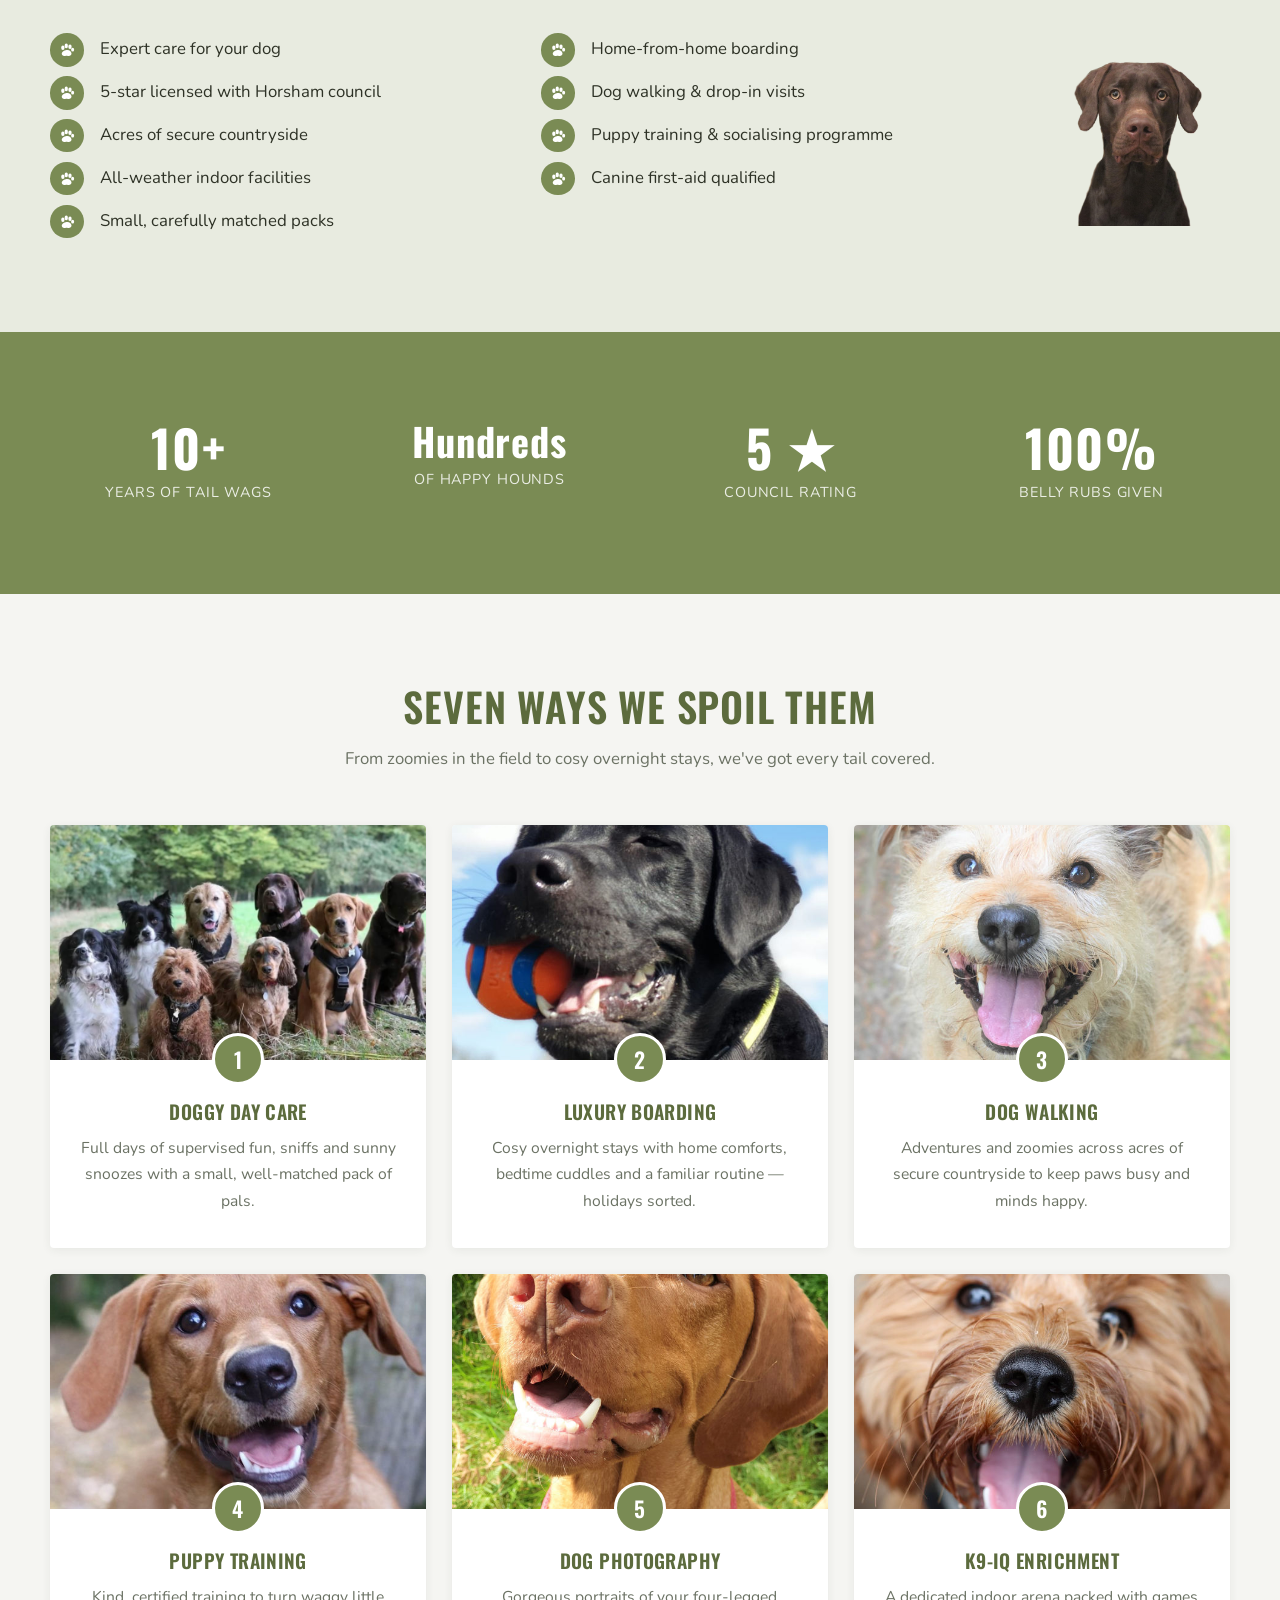
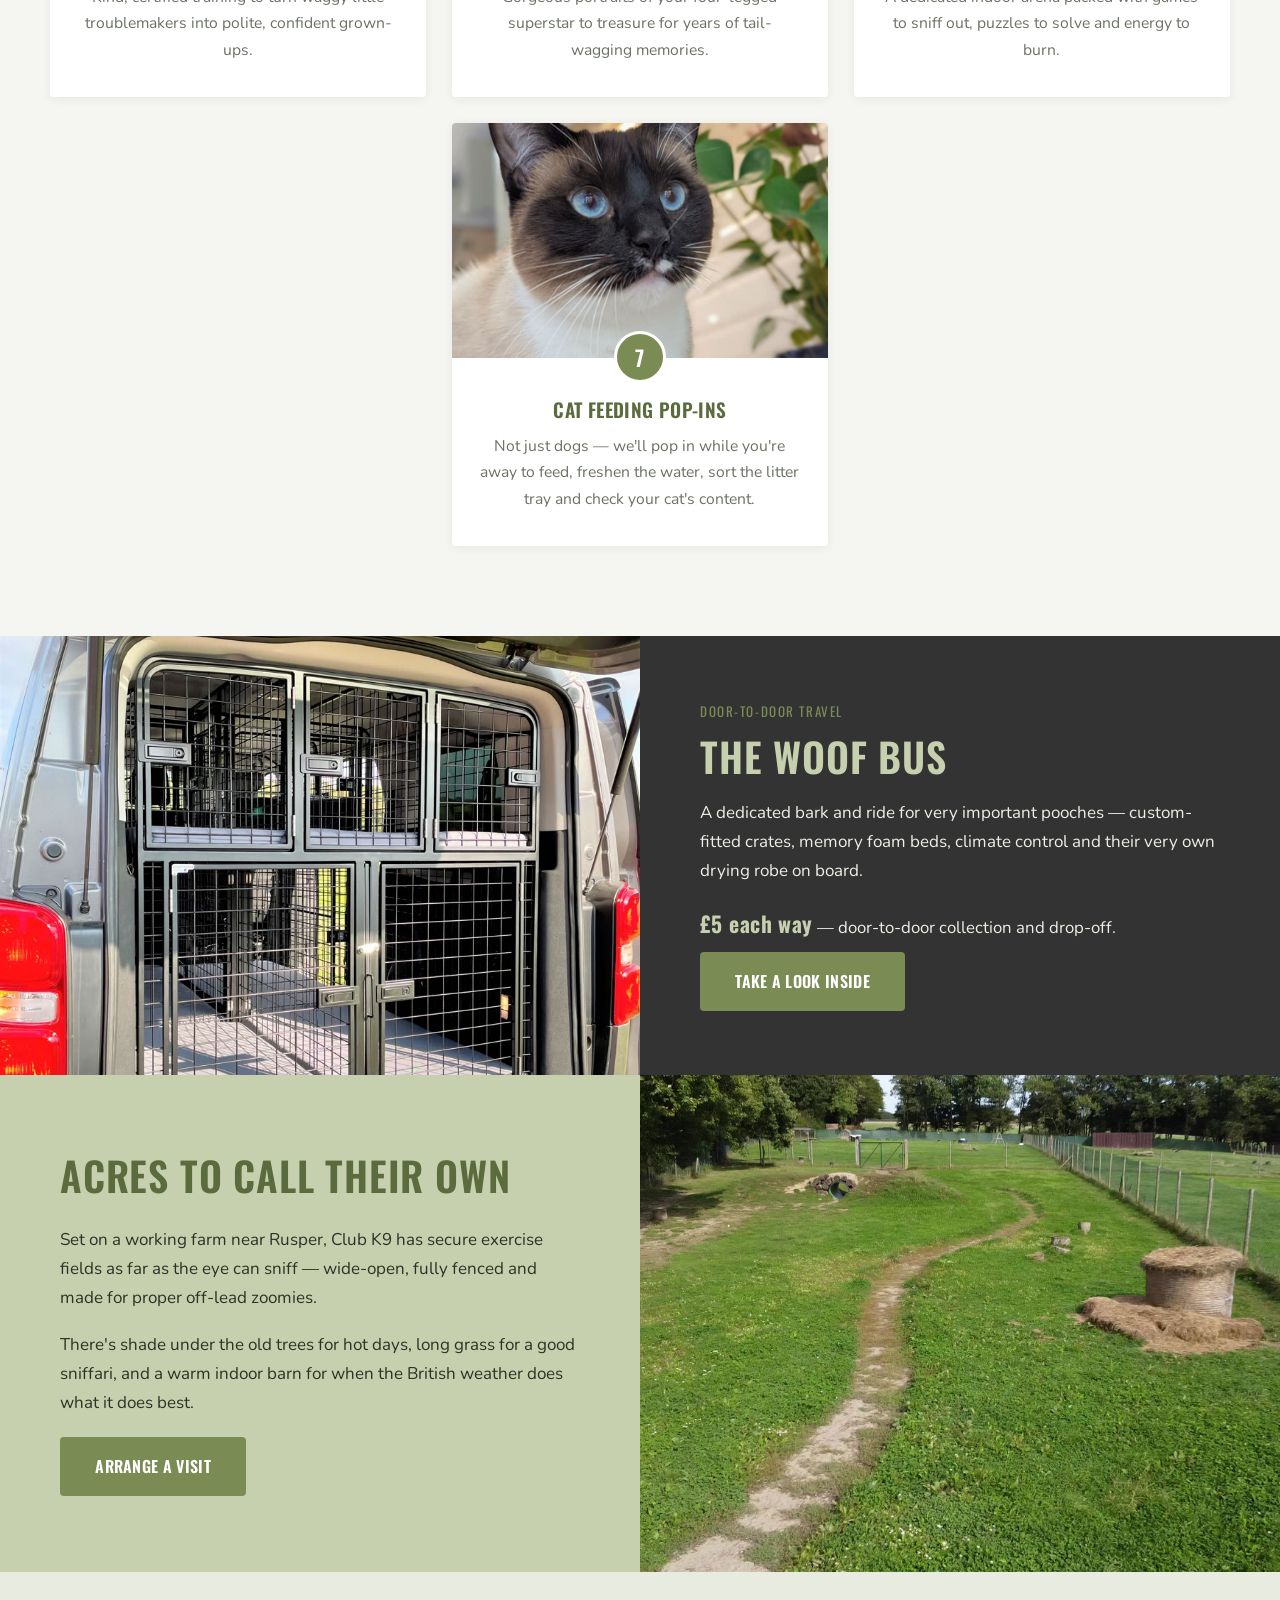
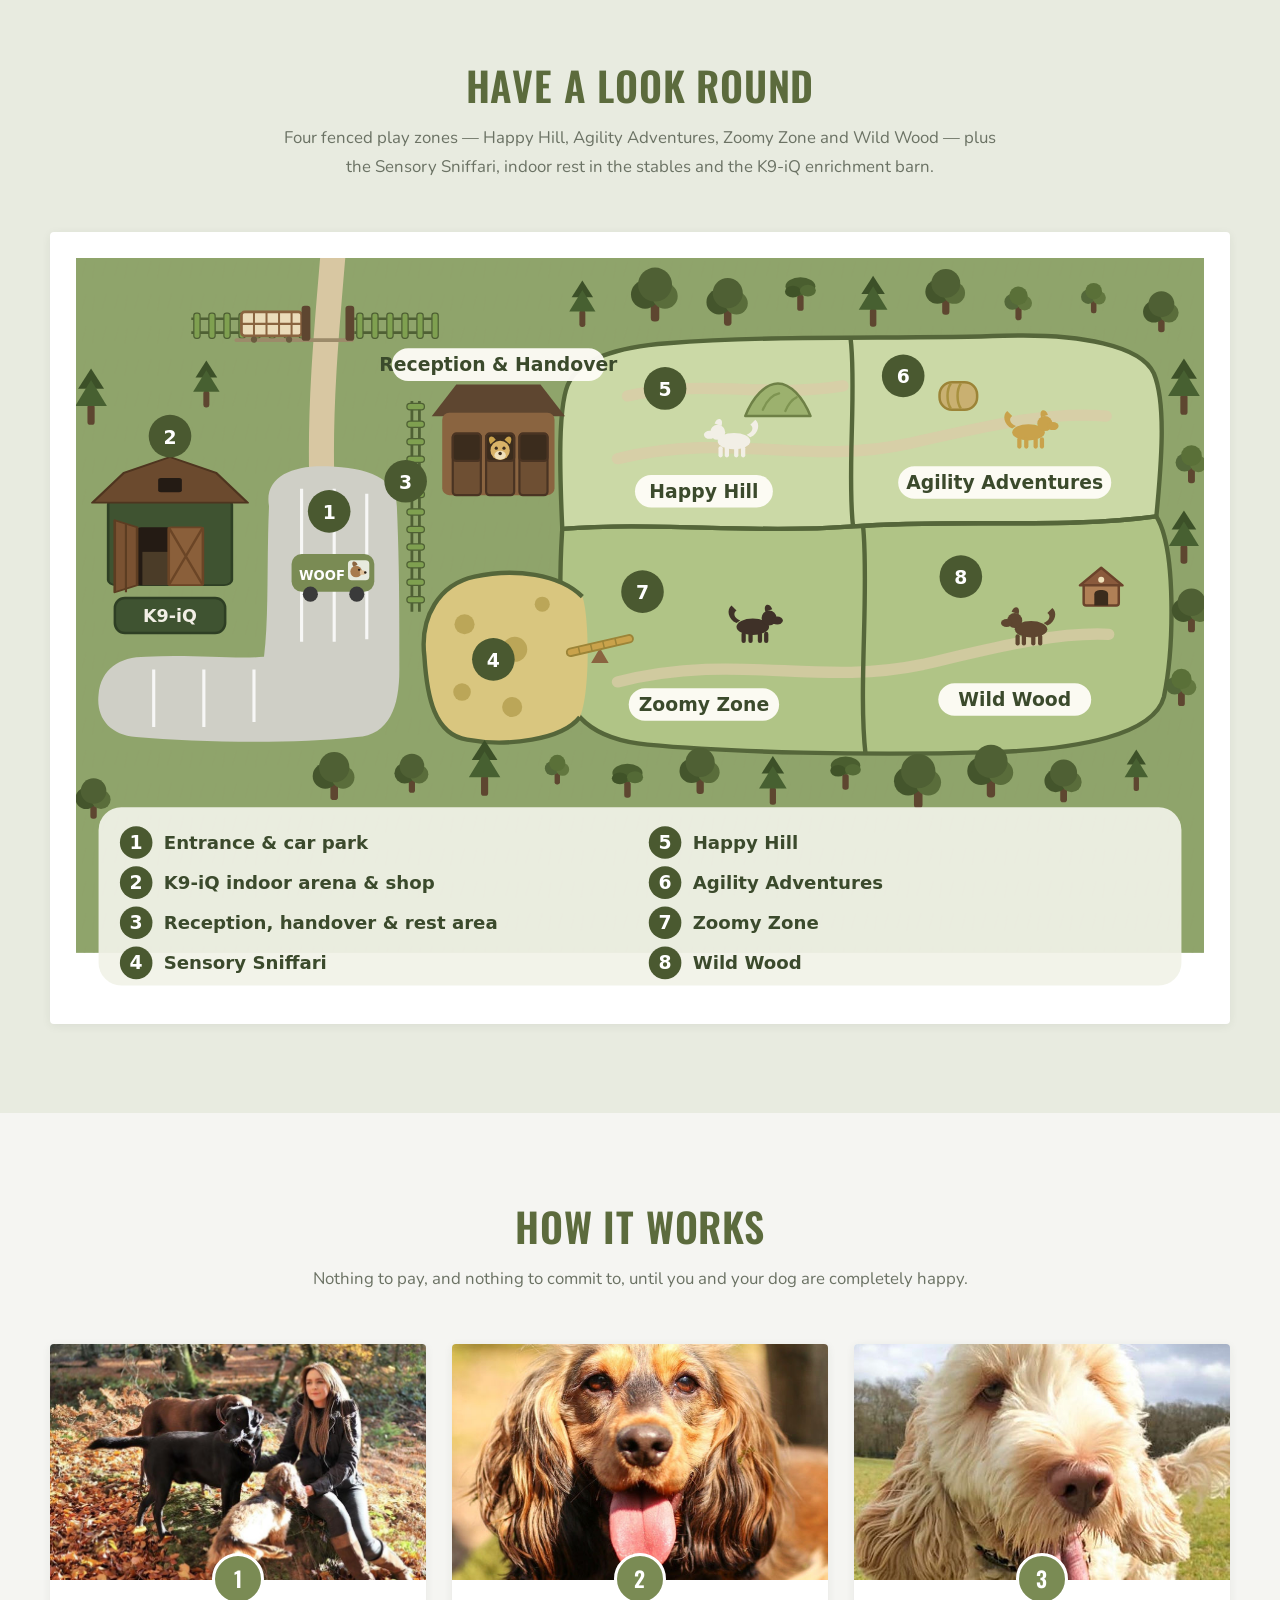
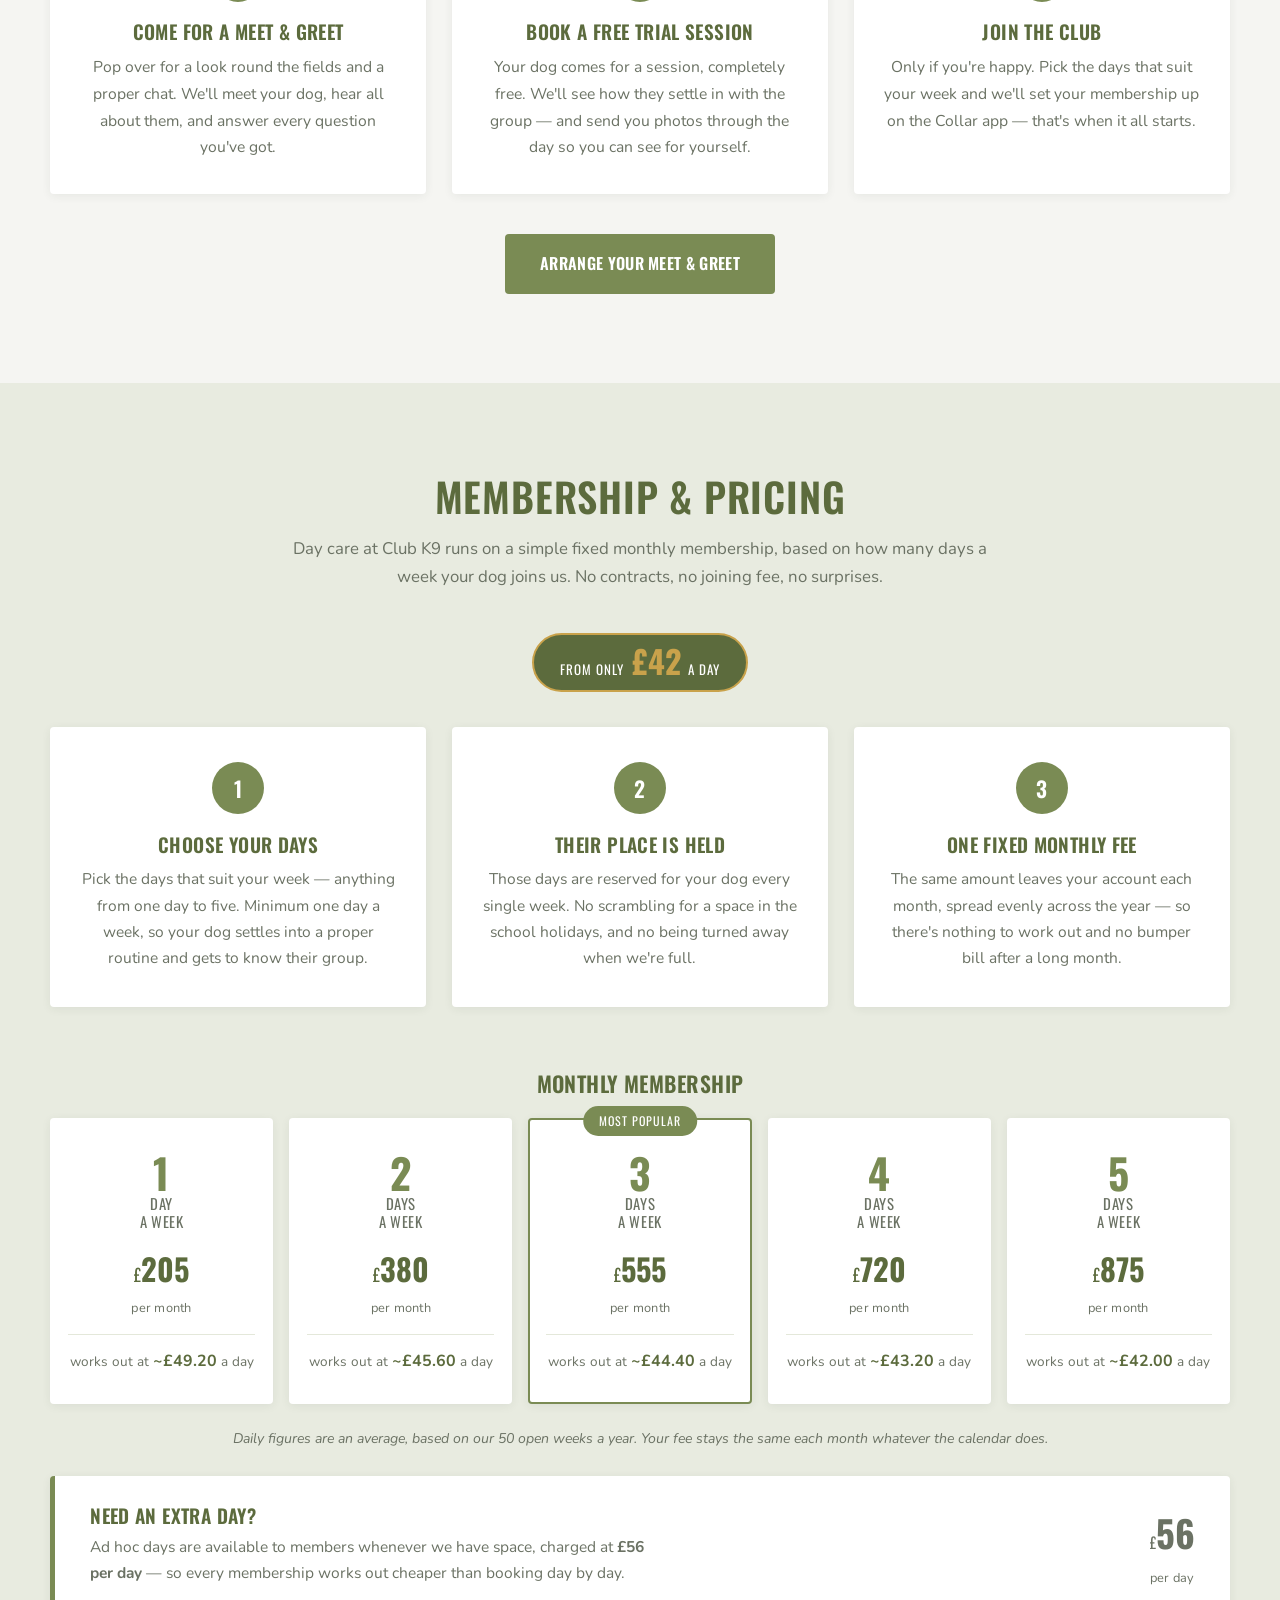
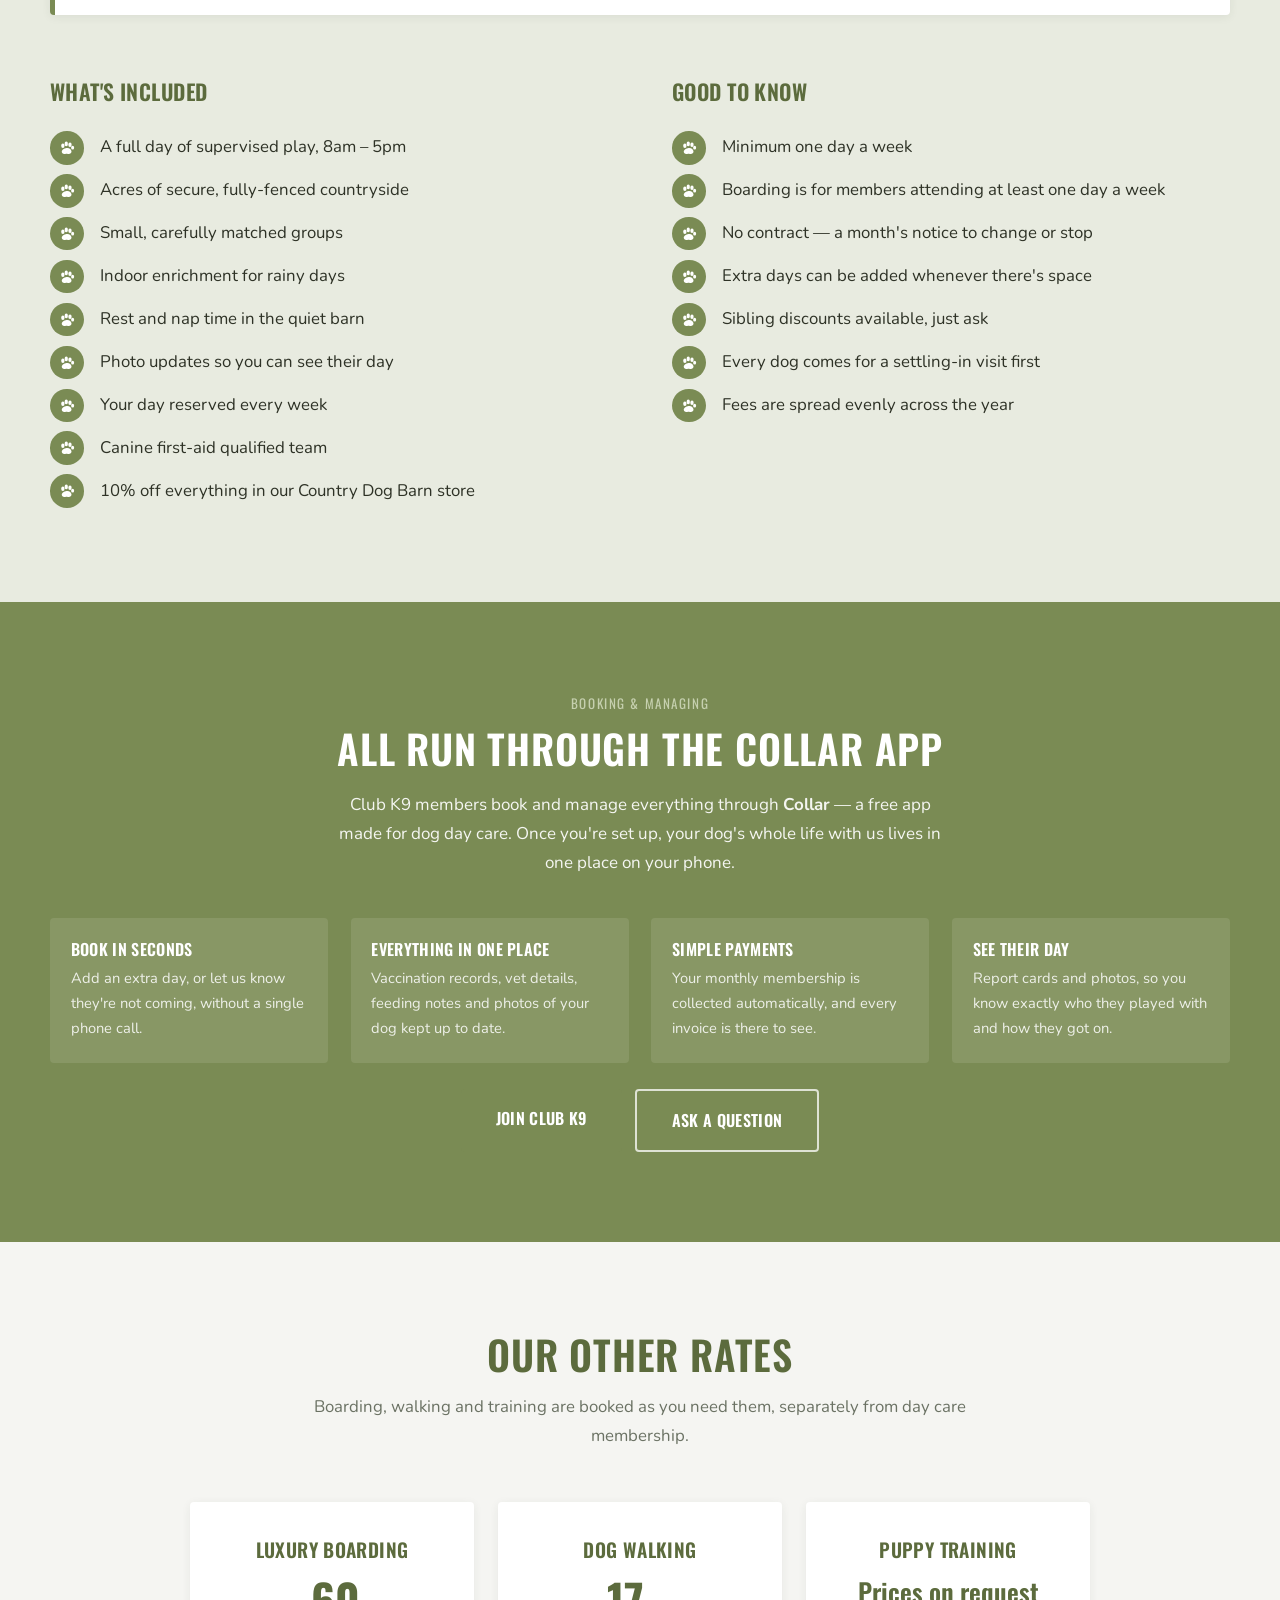
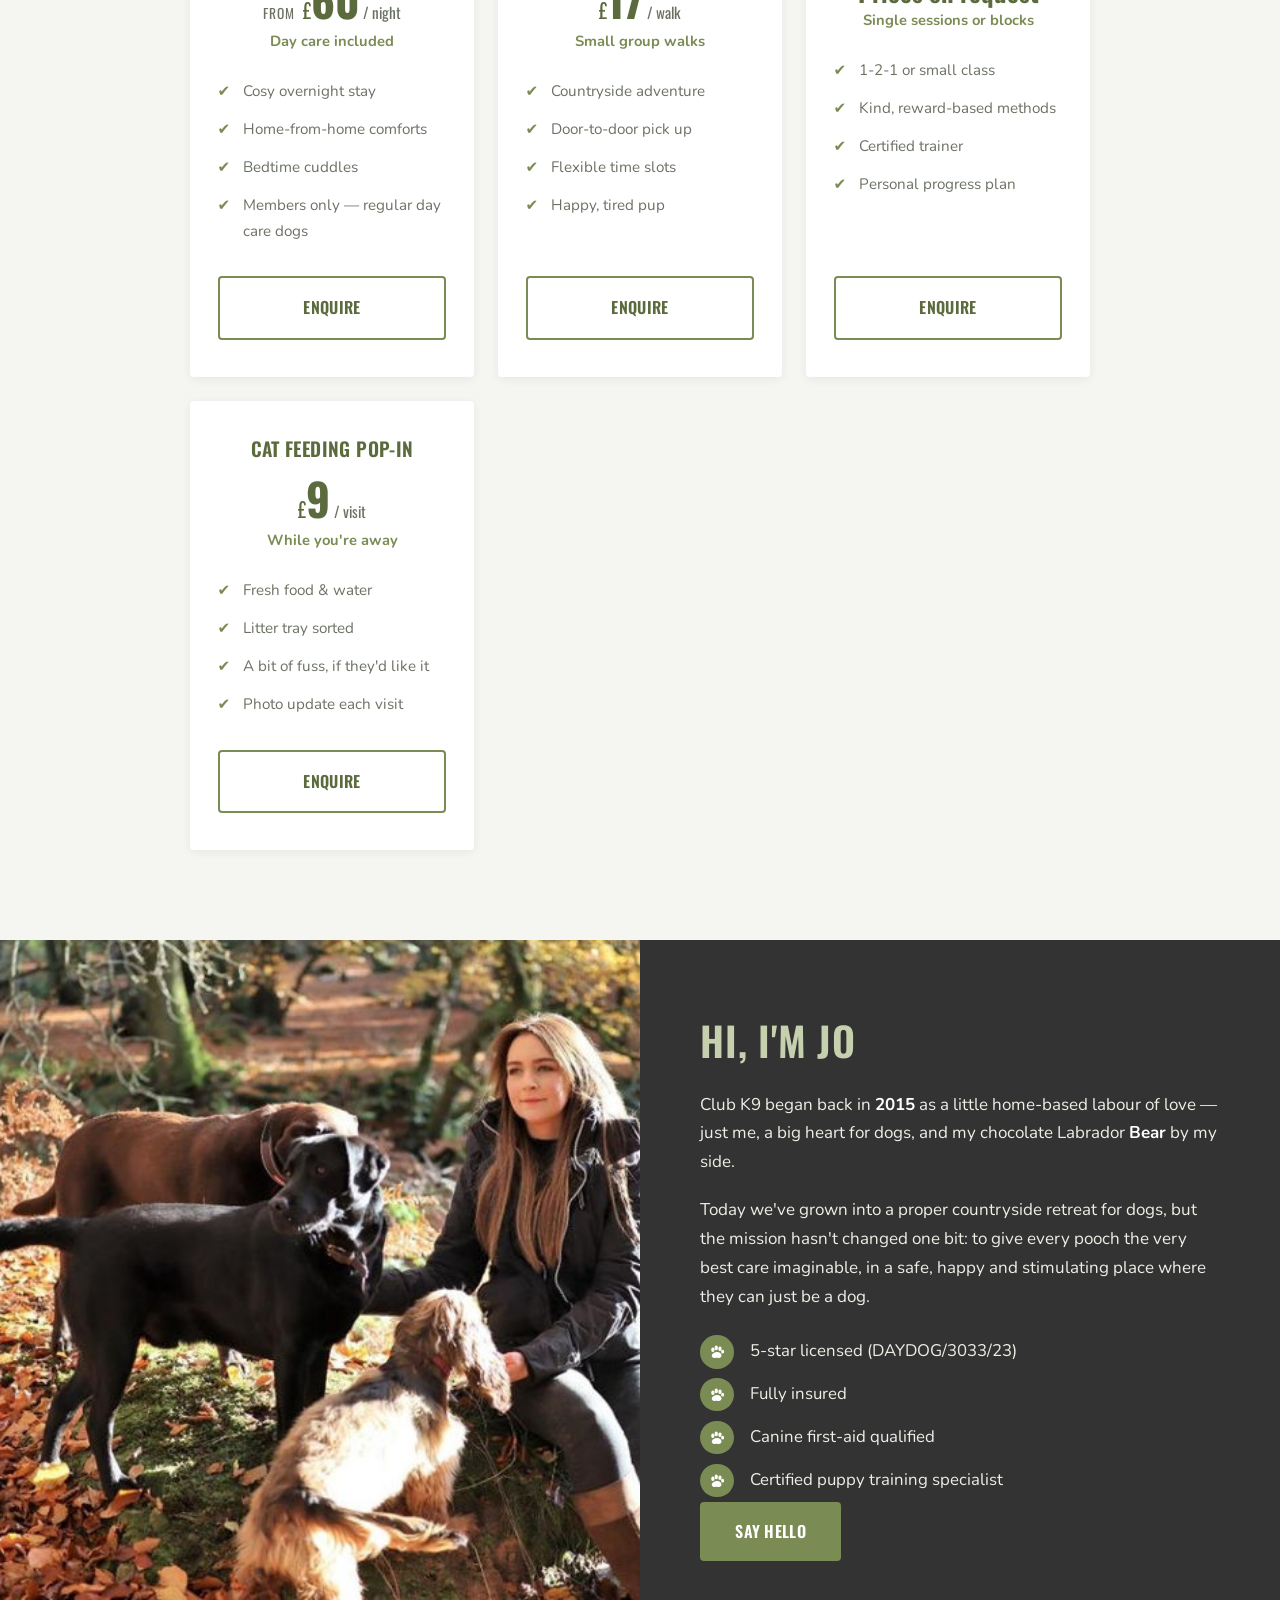
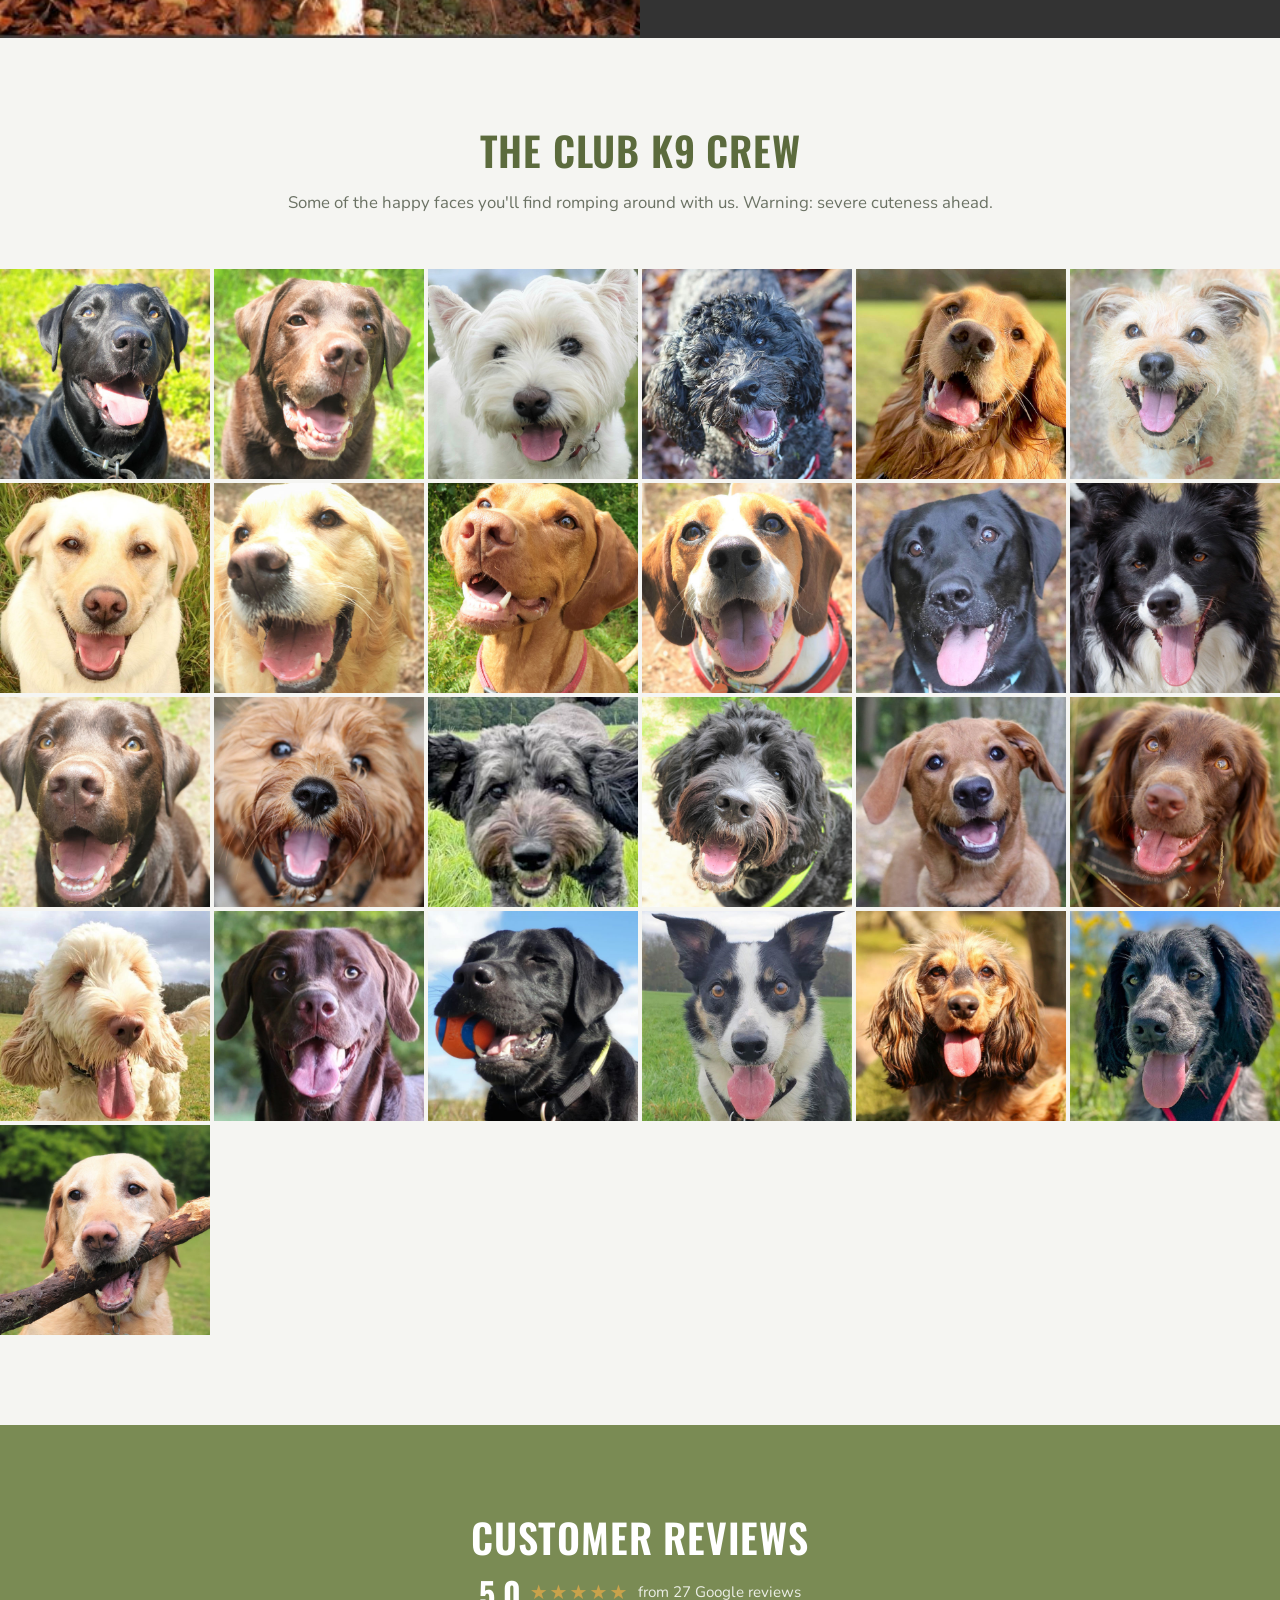
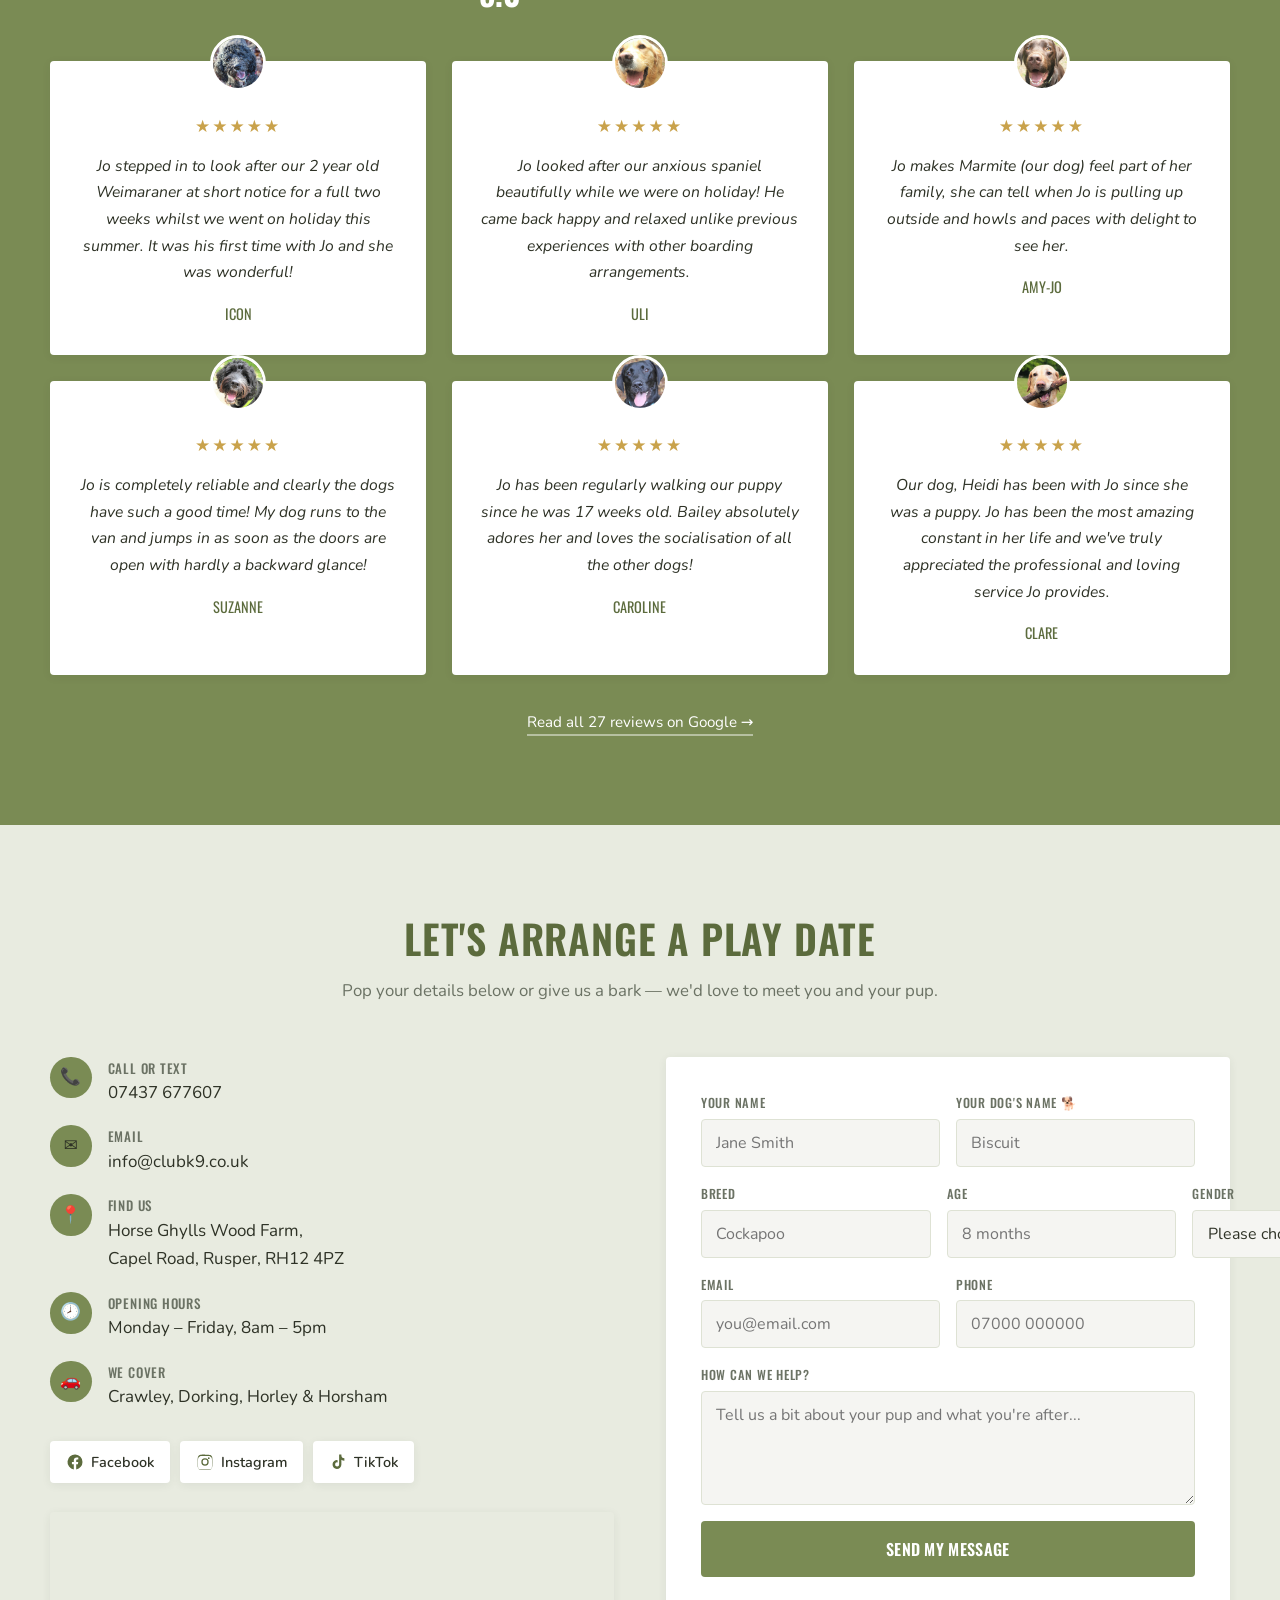
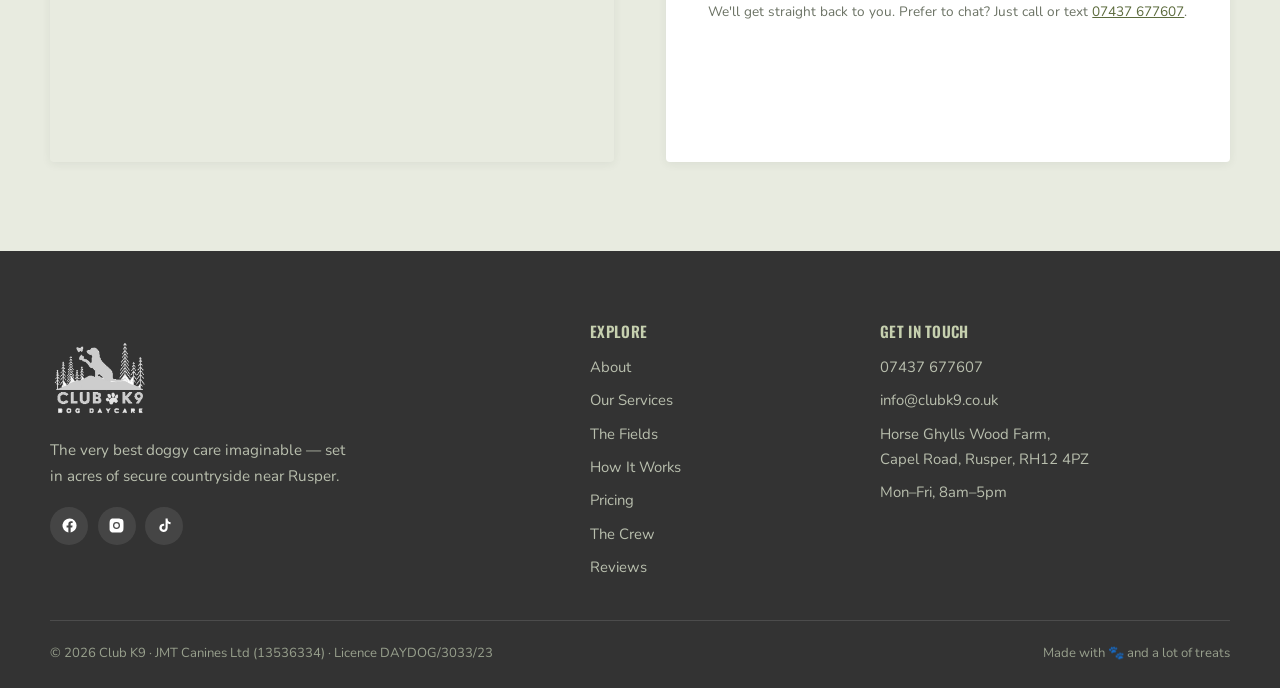
==== commit 37a0216c: "Contact form: switch from mailto to a Netlify Form - form now POSTs to Netlify with a honeypot field" ====
--- a/index.html
+++ b/index.html
@@ -686,8 +686,13 @@
         </div>
       </div>
 
-      <!-- form (opens the visitor's email app pre-filled) -->
-      <form class="contact-form reveal" id="contactForm">
+      <!-- Netlify handles this form: submissions land in the Netlify dashboard
+           and are emailed on to info@clubk9.co.uk -->
+      <form class="contact-form reveal" id="contactForm"
+            name="enquiry" method="POST" action="/thanks.html"
+            data-netlify="true" data-netlify-honeypot="bot-field">
+        <input type="hidden" name="form-name" value="enquiry" />
+        <p hidden><label>Leave this empty: <input name="bot-field" /></label></p>
         <div class="field">
           <label for="name">Your name</label>
           <input type="text" id="name" name="name" placeholder="Jane Smith" required />
@@ -730,7 +735,7 @@
           <textarea id="message" name="message" rows="4" placeholder="Tell us a bit about your pup and what you're after..."></textarea>
         </div>
         <button type="submit" class="btn btn-primary btn-block">Send my message</button>
-        <p class="form-hint">This opens your email app ready to send. Prefer to chat? Just call or text <a href="tel:07437677607">07437&nbsp;677607</a>.</p>
+        <p class="form-hint">We'll get straight back to you. Prefer to chat? Just call or text <a href="tel:07437677607">07437&nbsp;677607</a>.</p>
       </form>
     </div>
   </div>
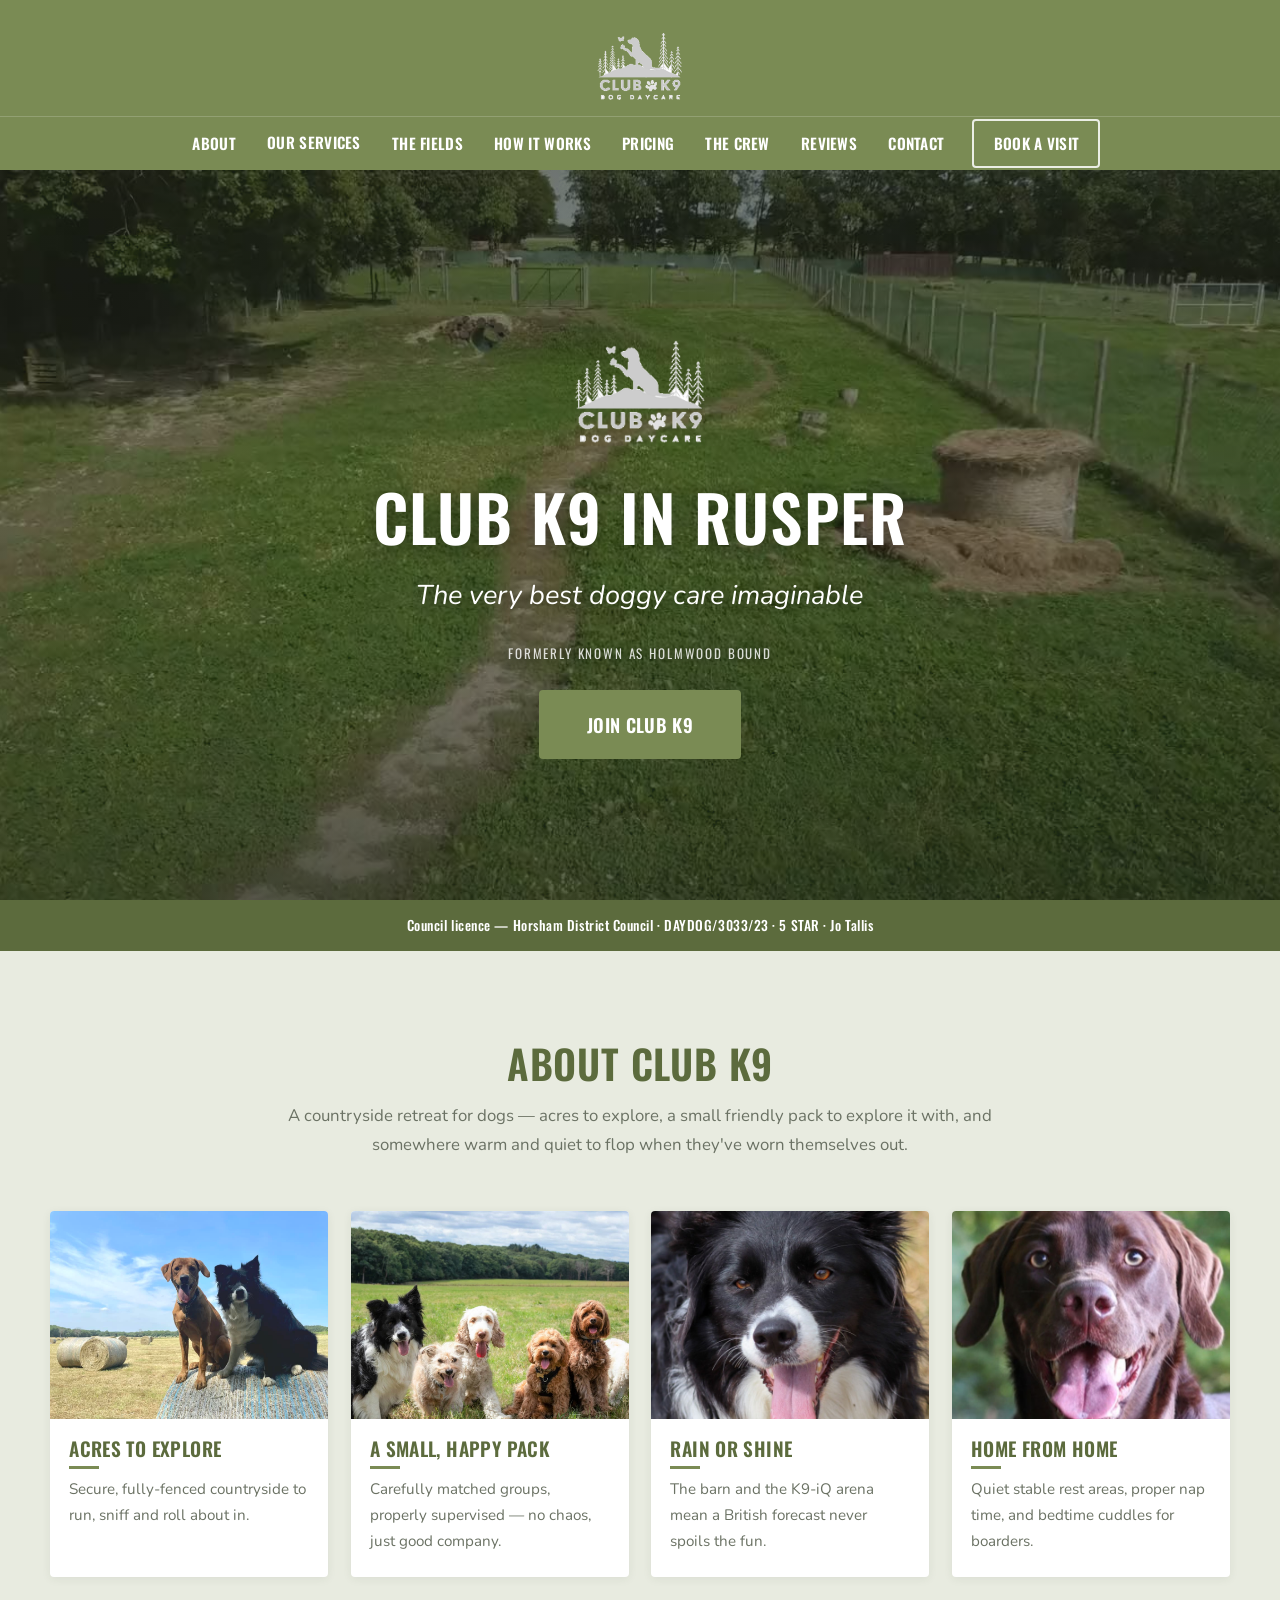
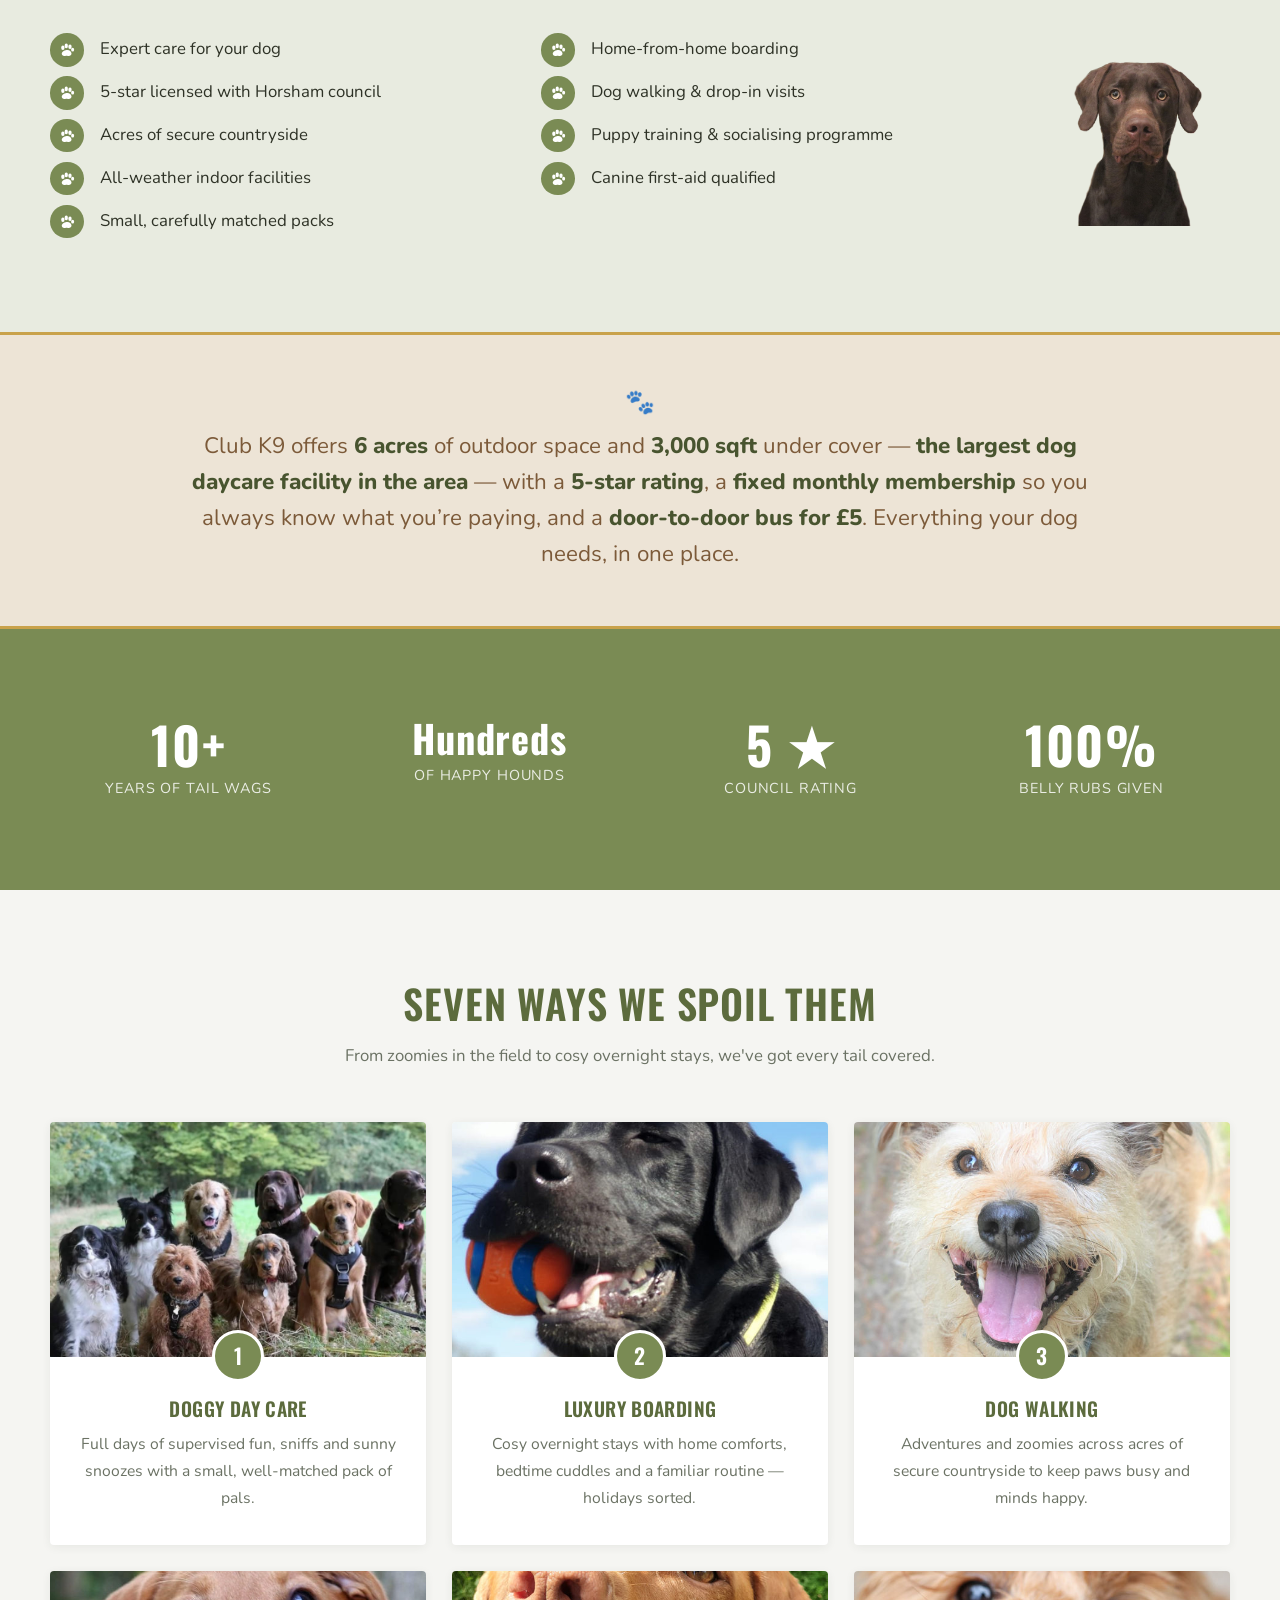
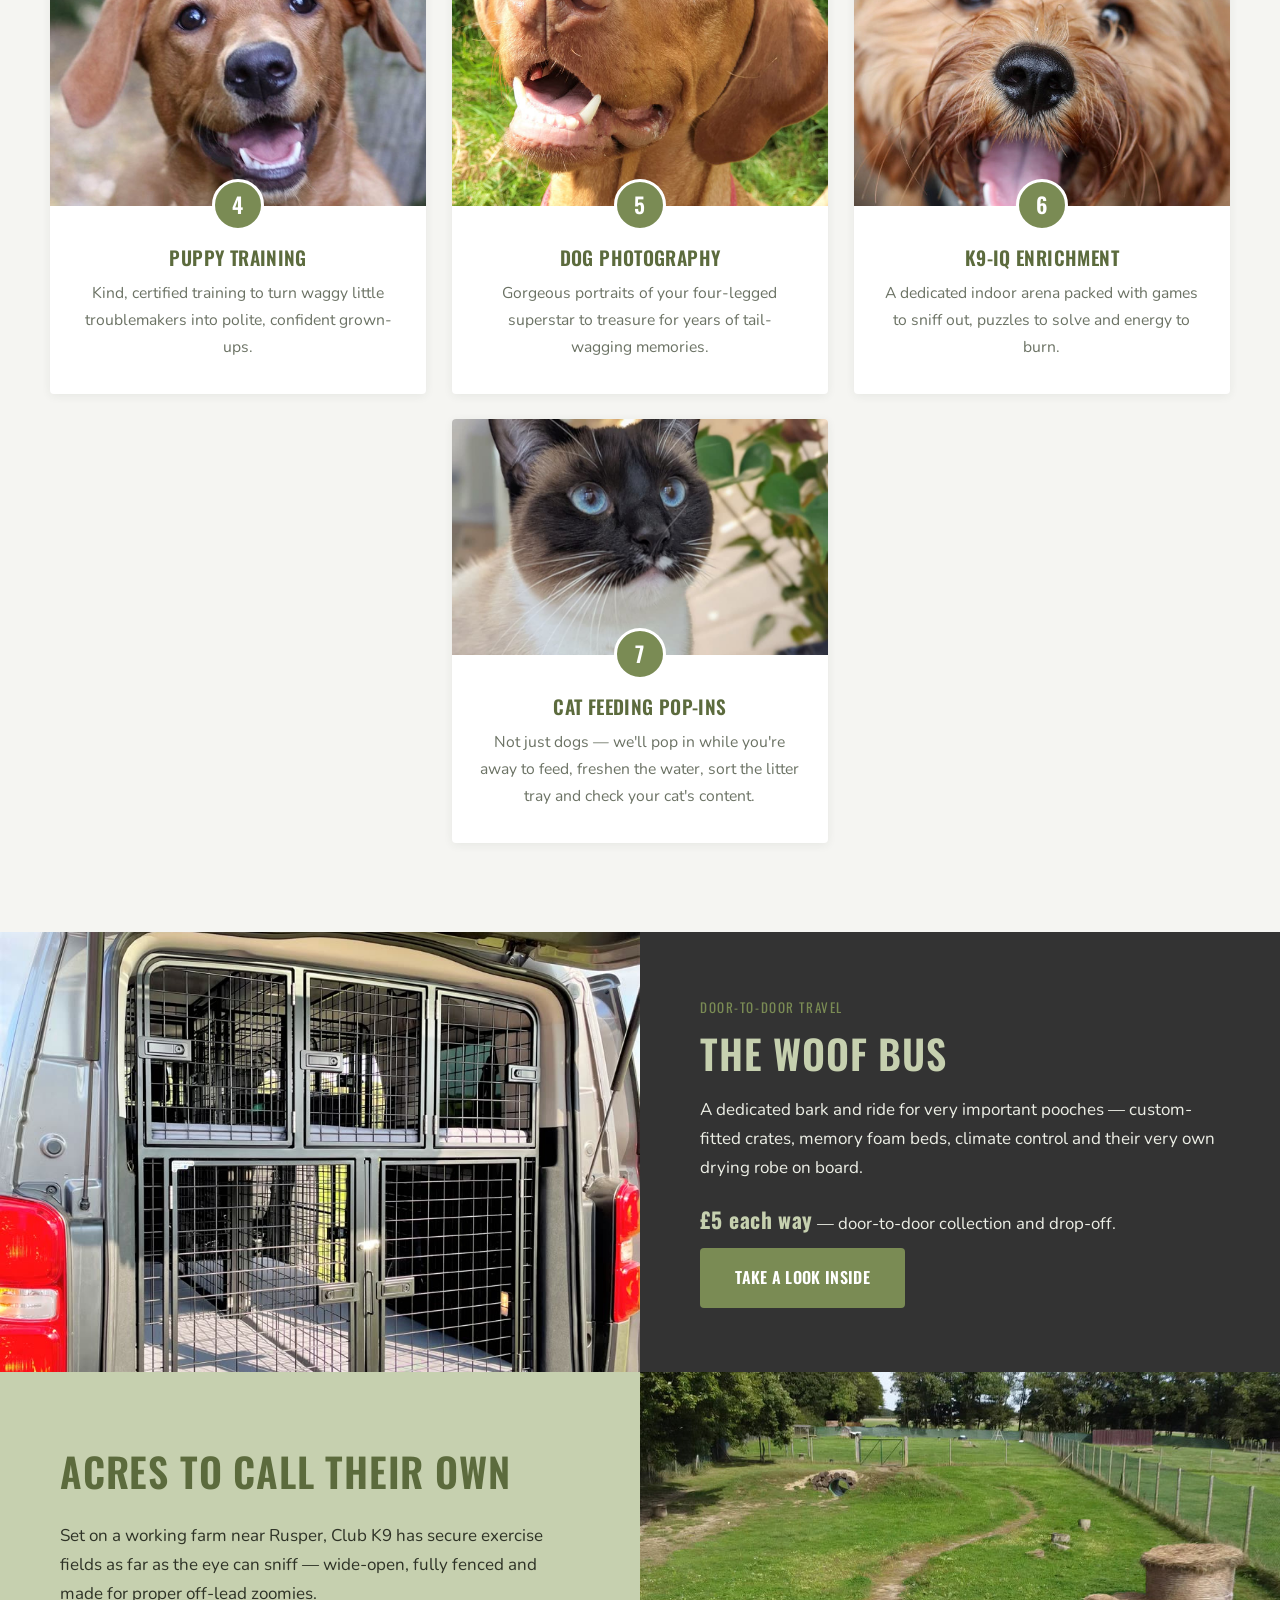
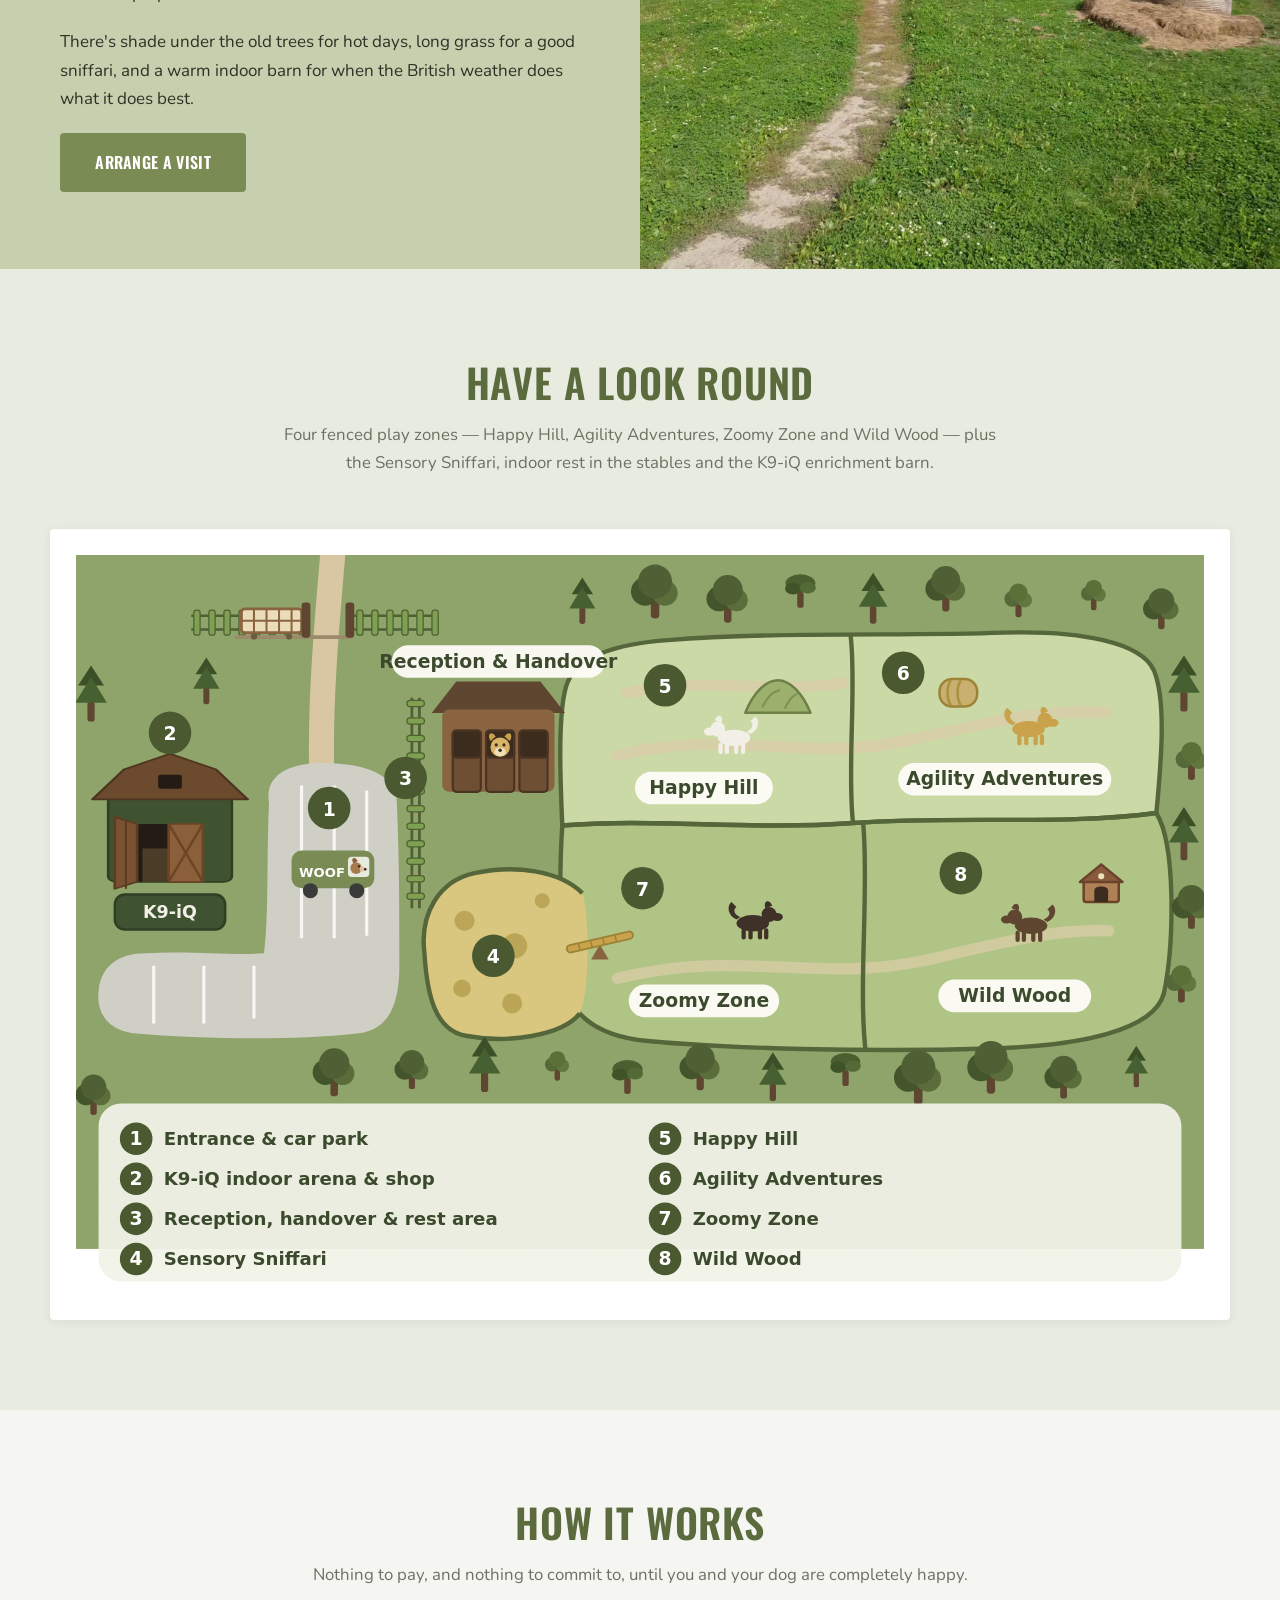
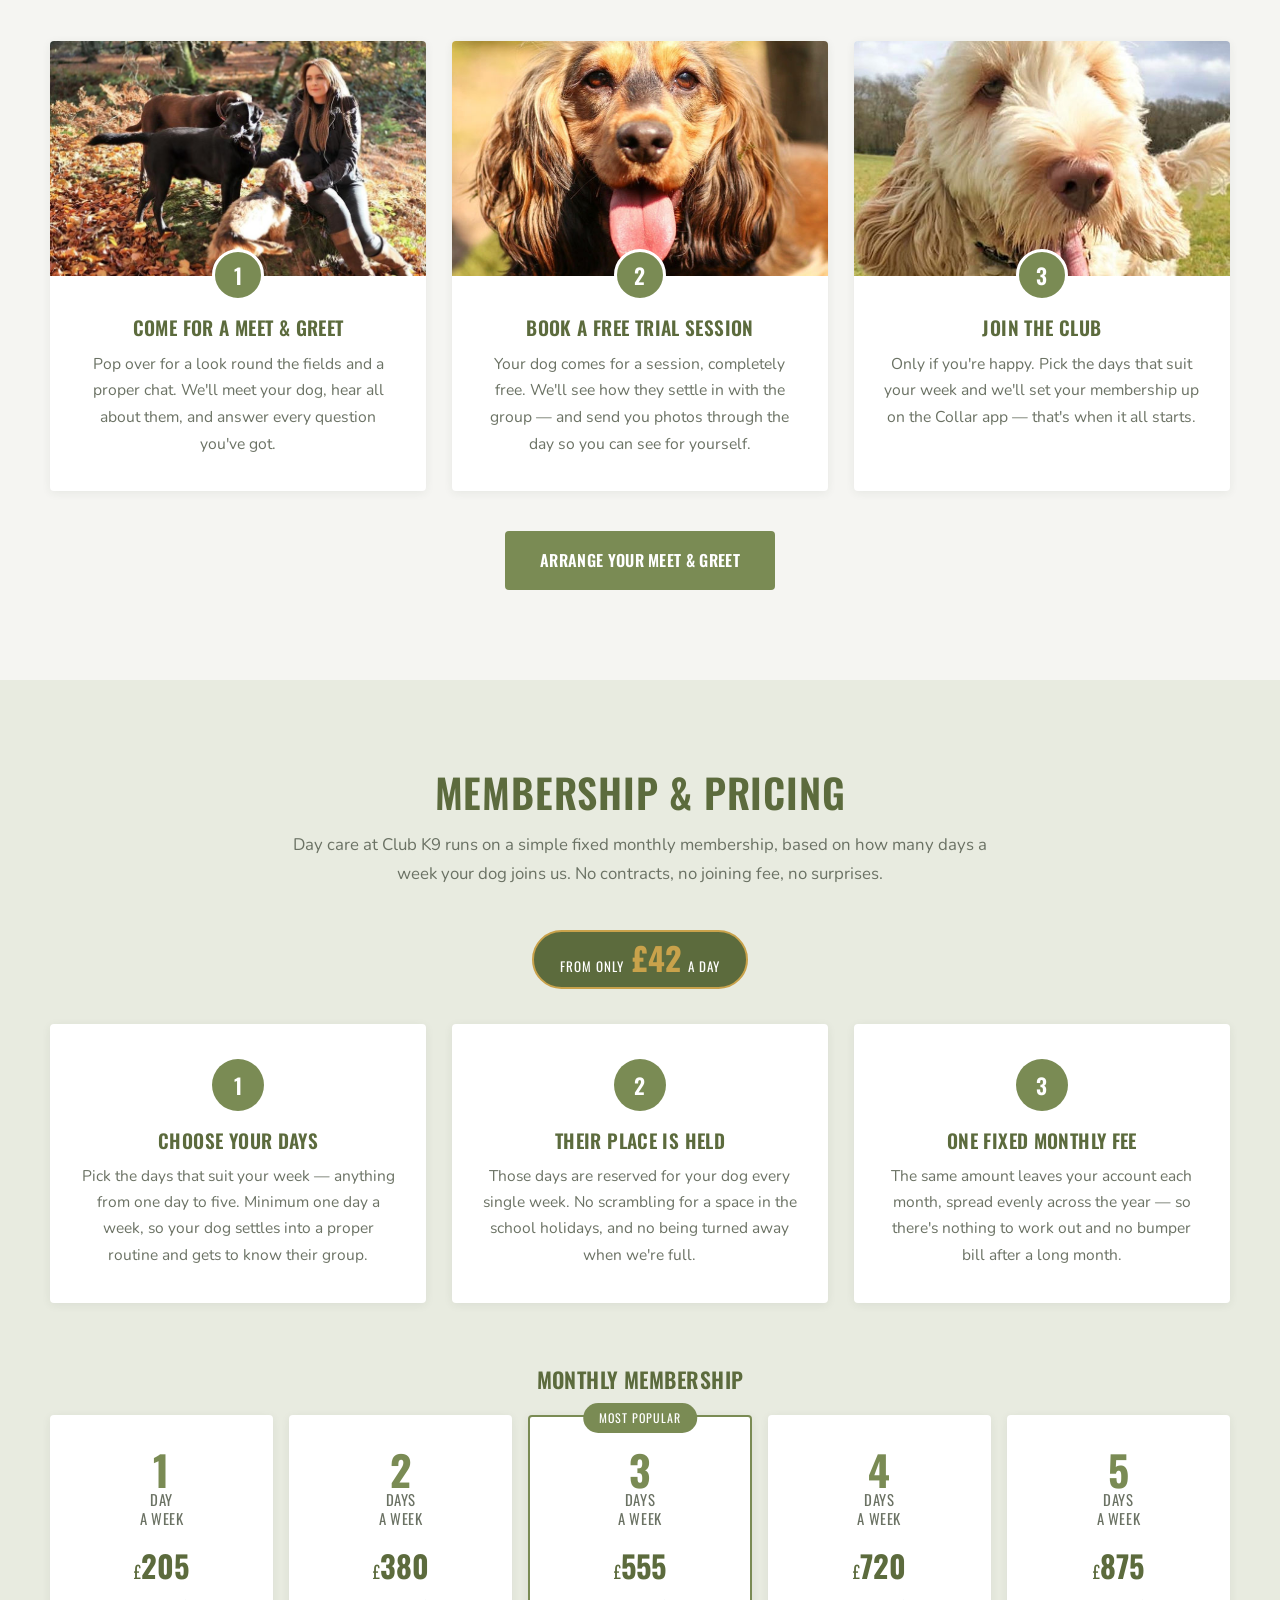
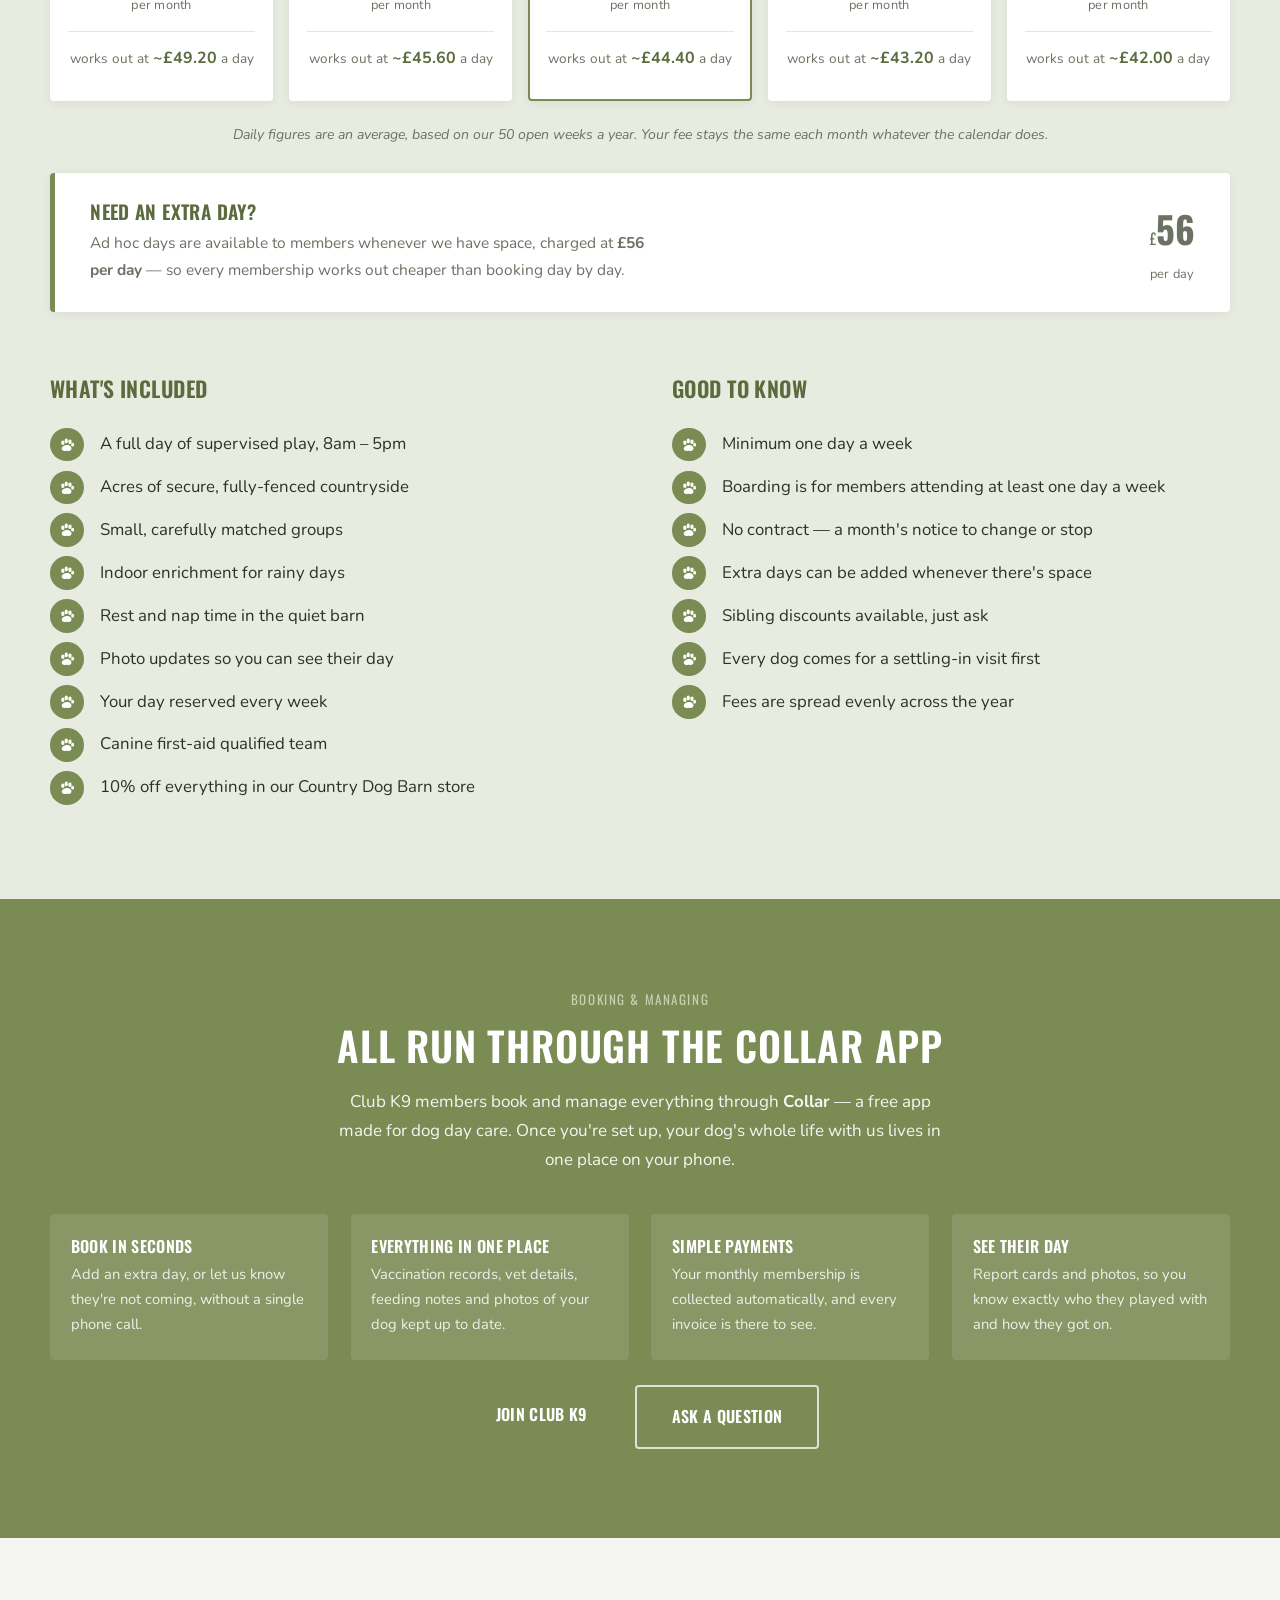
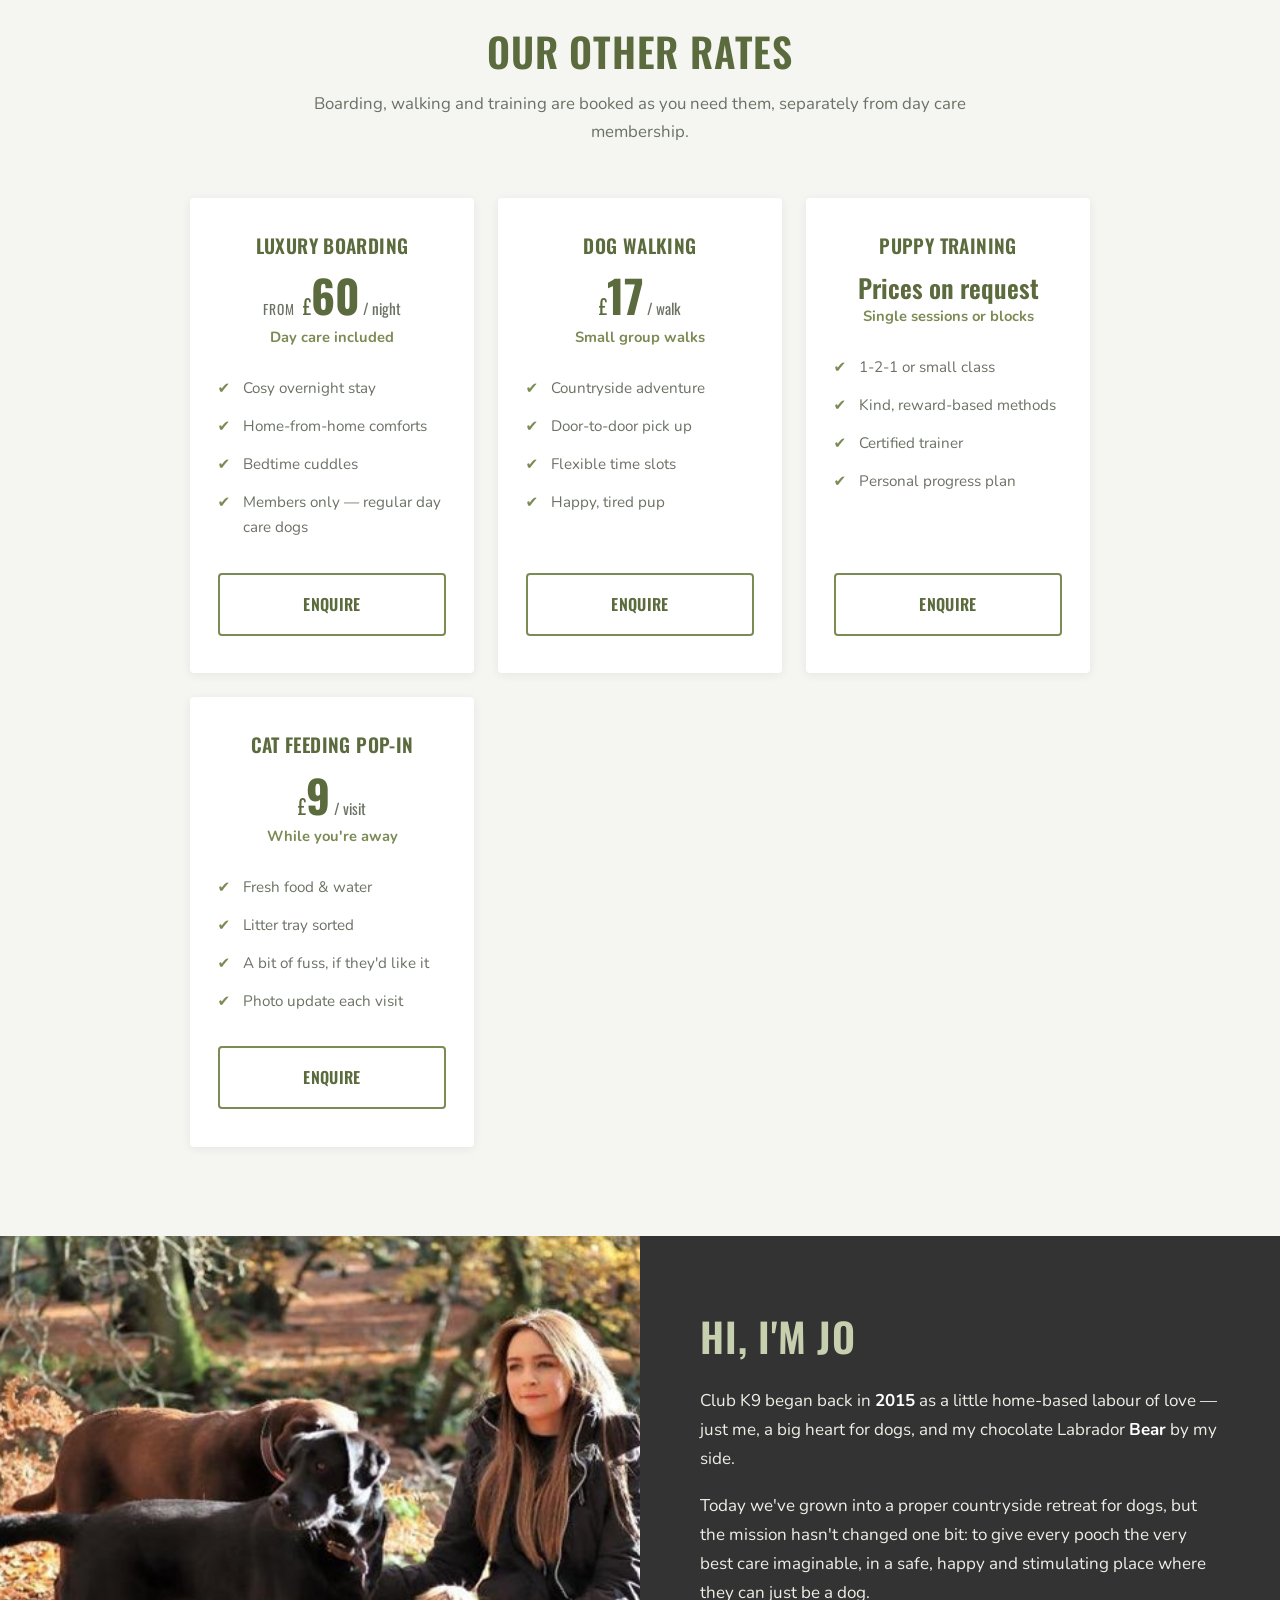
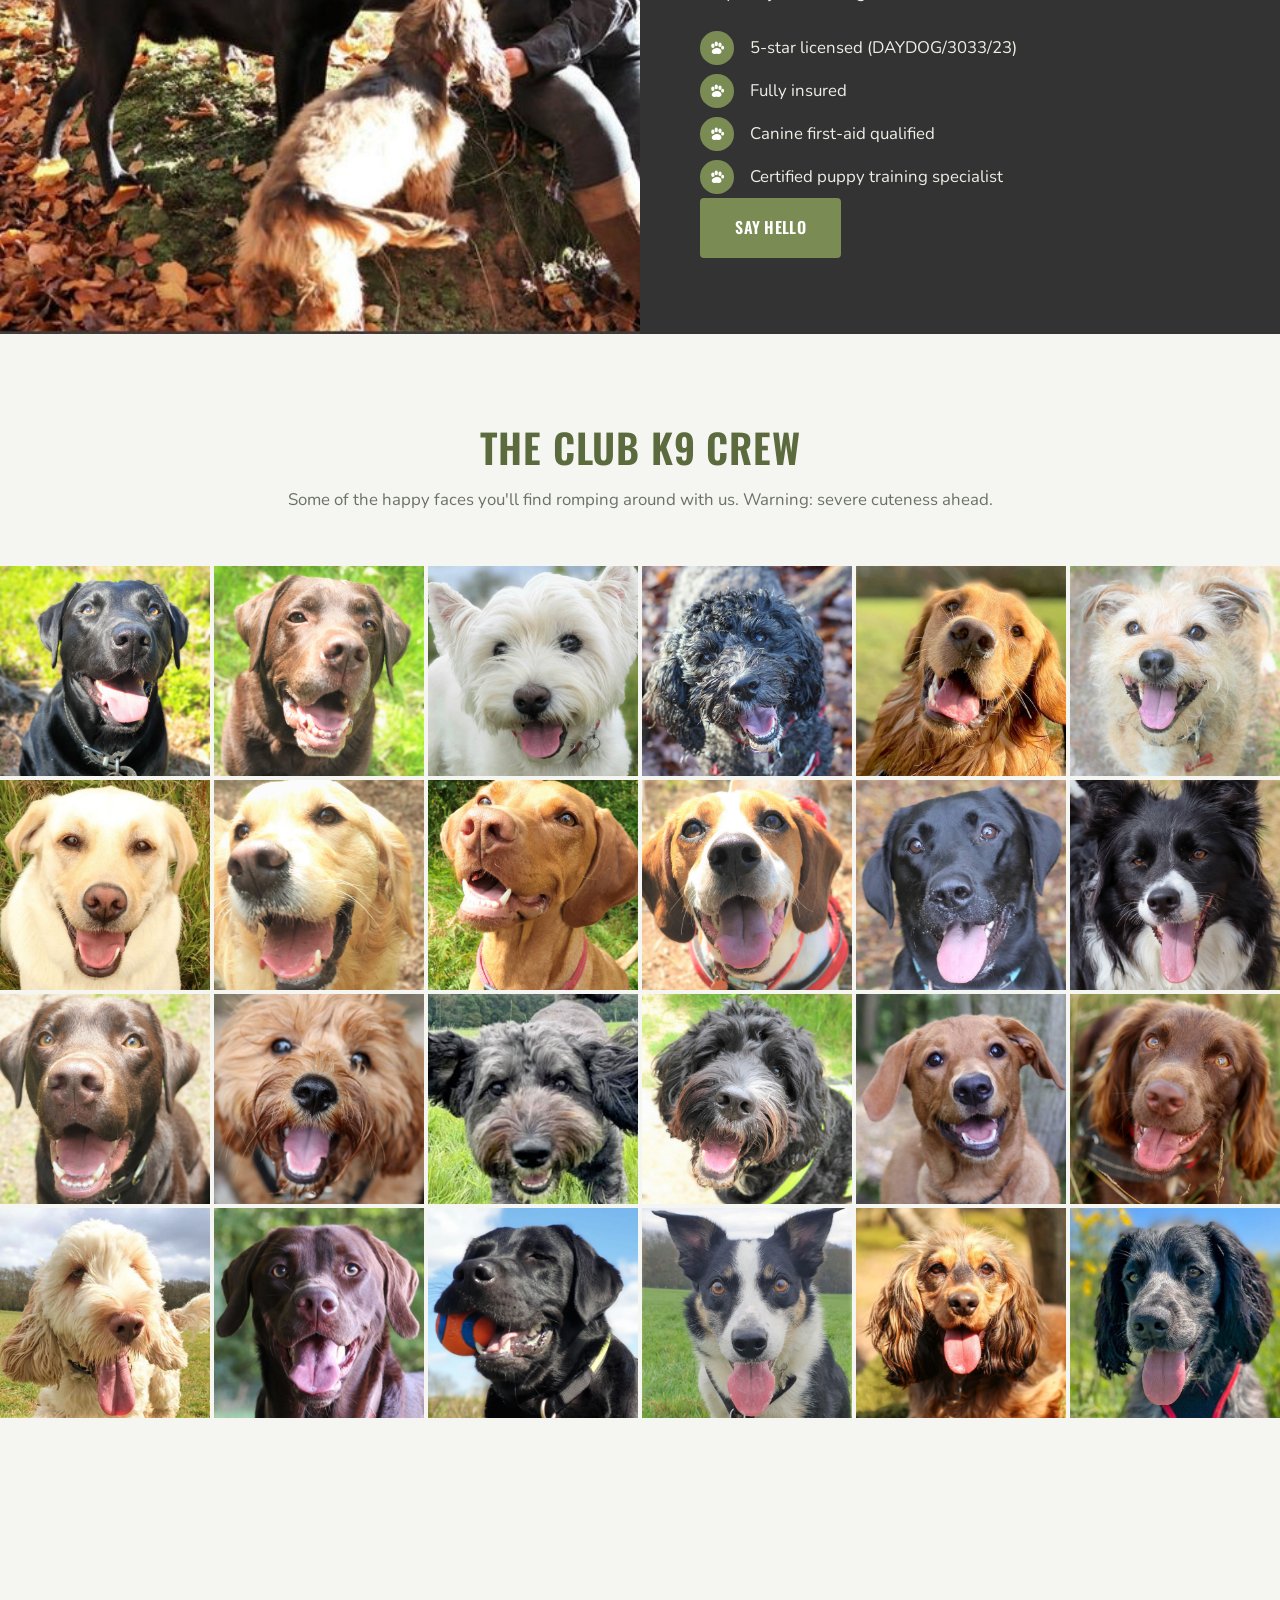
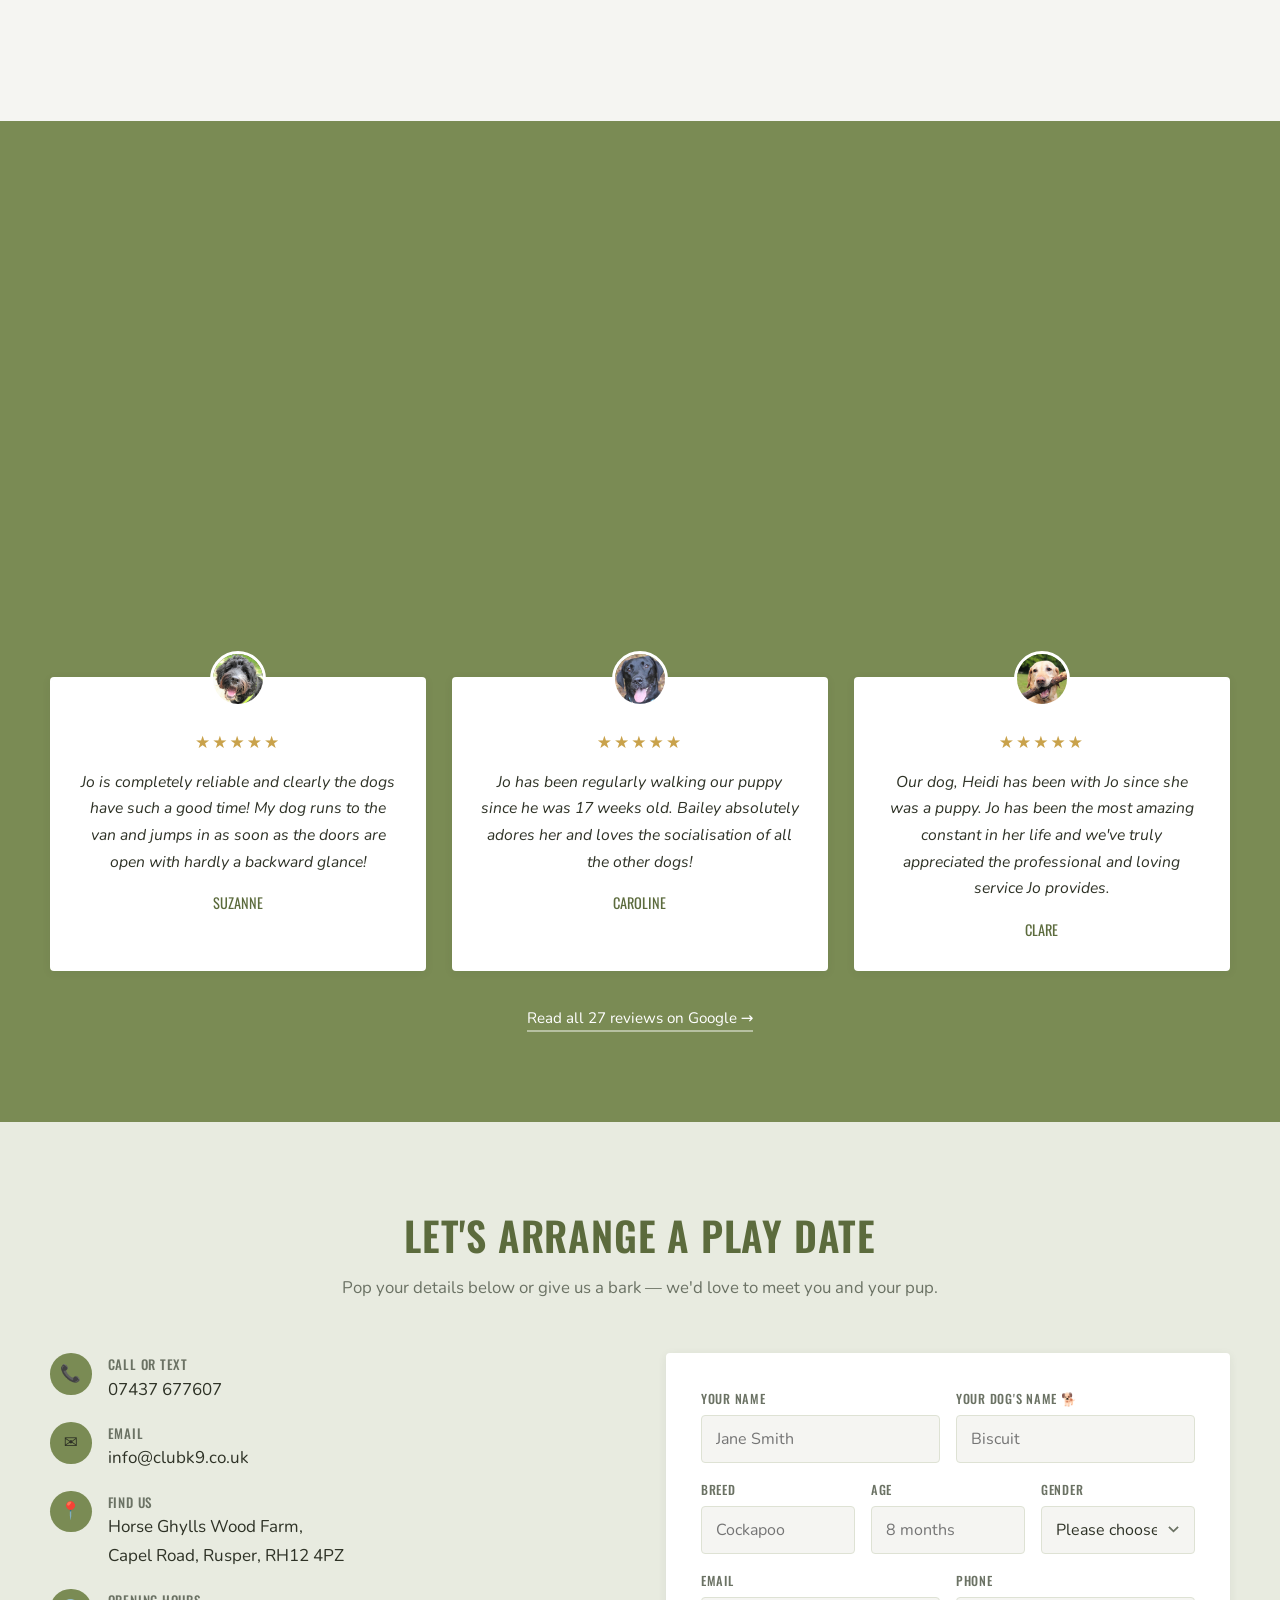
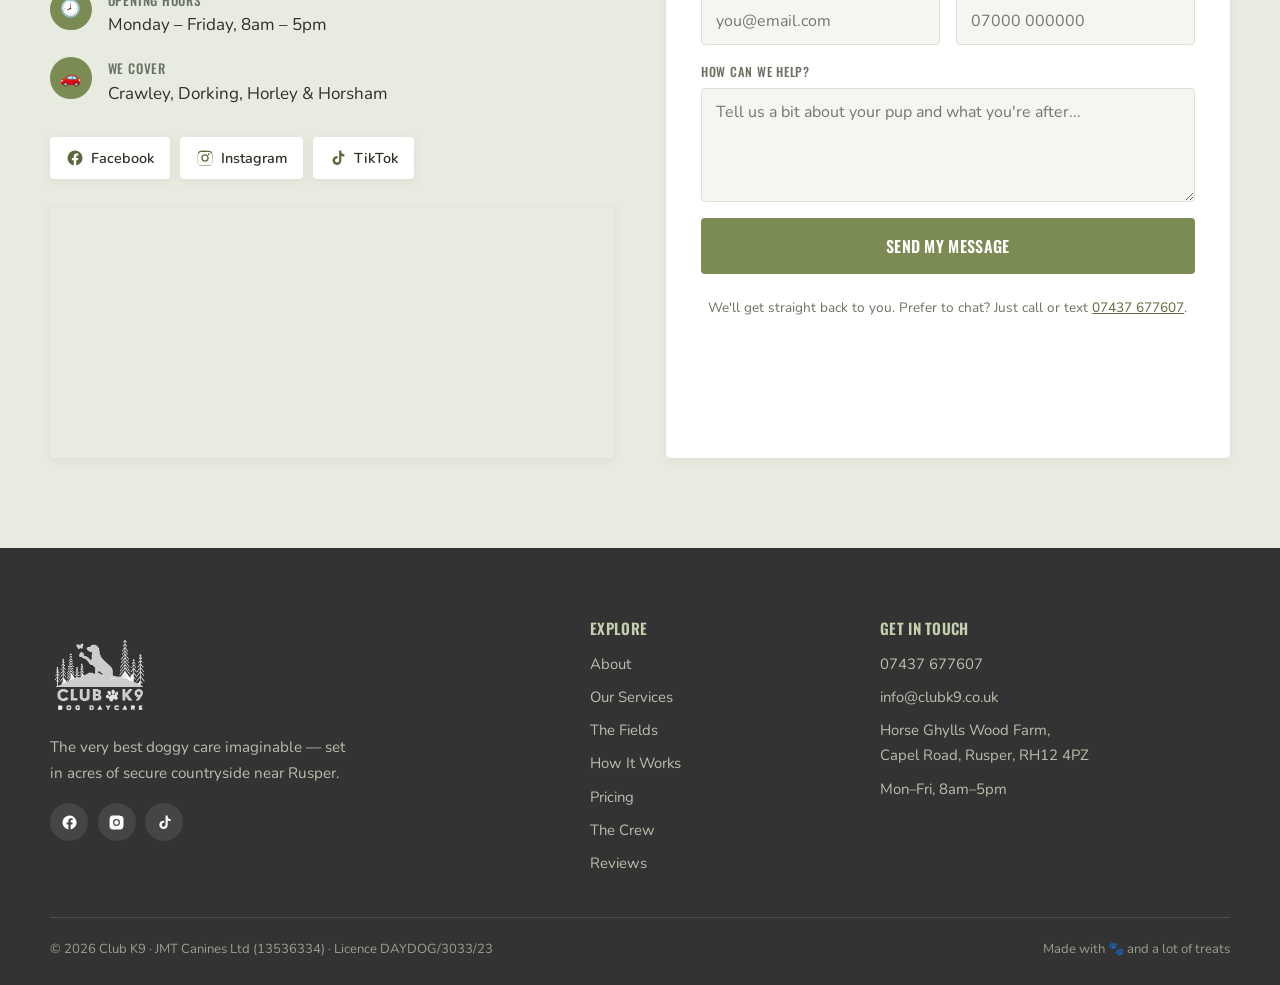
==== commit b25cdbed: "Add the headline statement band between About and the counters Jo's wording, verbatim. Sits in its o" ====
--- a/index.html
+++ b/index.html
@@ -146,6 +146,22 @@
       </ul>
       <img src="images/mascot.png" alt="Bear, the Club K9 mascot" class="about-mascot floaty" />
     </div>
+  </div>
+</section>
+
+<!-- ============================================================= -->
+<!--  HEADLINE STATEMENT — the whole offer in one paragraph         -->
+<!--  EDIT: the wording lives right here in the <p> below.          -->
+<!-- ============================================================= -->
+<section class="band statement">
+  <div class="container">
+    <p class="statement-text reveal">
+      Club&nbsp;K9 offers <strong>6 acres</strong> of outdoor space and <strong>3,000&nbsp;sqft</strong>
+      under cover &mdash; <strong>the largest dog daycare facility in the area</strong> &mdash; with a
+      <strong>5-star rating</strong>, a <strong>fixed monthly membership</strong> so you always know
+      what you&rsquo;re paying, and a <strong>door-to-door bus for &pound;5</strong>.
+      Everything your dog needs, in one place.
+    </p>
   </div>
 </section>
 
--- a/styles.css
+++ b/styles.css
@@ -111,6 +111,8 @@
   position: sticky; top: 0; z-index: 60;
   background: var(--olive);
   transition: box-shadow .25s;
+  /* stop the browser re-adjusting scroll when the header resizes */
+  overflow-anchor: none;
 }
 .site-header.scrolled { box-shadow: 0 4px 18px rgba(0,0,0,.18); }
 
@@ -338,6 +340,38 @@
 .section-sub { color: var(--muted); font-size: 1.05rem; margin: 0; }
 .section-head-light .section-sub { color: rgba(255,255,255,.85); }
 
+/* ===== headline statement — the whole offer in one paragraph ====
+   Sits between About and the counters. Deliberately tighter padding
+   than a normal band so it reads as a pause, not a new section. */
+.statement {
+  background: var(--beige);
+  padding: clamp(2.4rem, 4.5vw, 3.4rem) 0;
+  border-top: 3px solid var(--gold);
+  border-bottom: 3px solid var(--gold);
+}
+.statement-text {
+  max-width: 900px;
+  margin: 0 auto;
+  text-align: center;
+  font-size: clamp(1.1rem, 2.1vw, 1.4rem);
+  line-height: 1.6;
+  color: var(--brown);
+  position: relative;
+}
+/* a small paw above the text instead of a heading */
+.statement-text::before {
+  content: "\1F43E";
+  display: block;
+  font-size: 1.5rem;
+  line-height: 1;
+  margin-bottom: .9rem;
+  opacity: .85;
+}
+.statement-text strong {
+  color: var(--olive-dark);
+  font-weight: 800;
+}
+
 /* ===== about — paw-tick checklist =============================== */
 .about-grid {
   display: grid; grid-template-columns: 1.4fr .8fr;
@@ -458,8 +492,12 @@
 /* centred button under the "how it works" steps */
 .how-cta { text-align: center; margin-top: 2.5rem; }
 
-/* with 7 cards the last one would sit alone on the left — centre it */
-.service-grid > .service-card:last-child:nth-child(3n + 1) { grid-column: 2; }
+/* With 7 cards the last sits alone on the left, so centre it — but ONLY
+   at 3-column width. Below that it forces a phantom second column and
+   collapses the first to 0px, hiding cards 1, 3 and 5. */
+@media (min-width: 1001px) {
+  .service-grid > .service-card:last-child:nth-child(3n + 1) { grid-column: 2; }
+}
 
 .svc-num {
   display: grid; place-items: center;
@@ -805,14 +843,18 @@
 /* breed / age / gender sit three across on one row */
 .field-row-3 {
   grid-column: 1 / -1;
-  display: grid; grid-template-columns: repeat(3, 1fr); gap: 1rem;
-}
+  display: grid; gap: 1rem;
+  /* minmax(0,1fr) — plain 1fr lets a wide <select> push out of the form */
+  grid-template-columns: repeat(3, minmax(0, 1fr));
+}
+.field-row-3 > .field { min-width: 0; }
 .field label {
   font-family: 'Oswald', sans-serif; font-weight: 500;
   text-transform: uppercase; font-size: .78rem; letter-spacing: .06em;
   color: var(--muted); margin-bottom: .35rem;
 }
 .field input, .field textarea, .field select {
+  width: 100%; min-width: 0; max-width: 100%;
   font-family: inherit; font-size: 1rem;
   padding: .75rem .9rem;
   border: 1.5px solid #DEE2D4;
